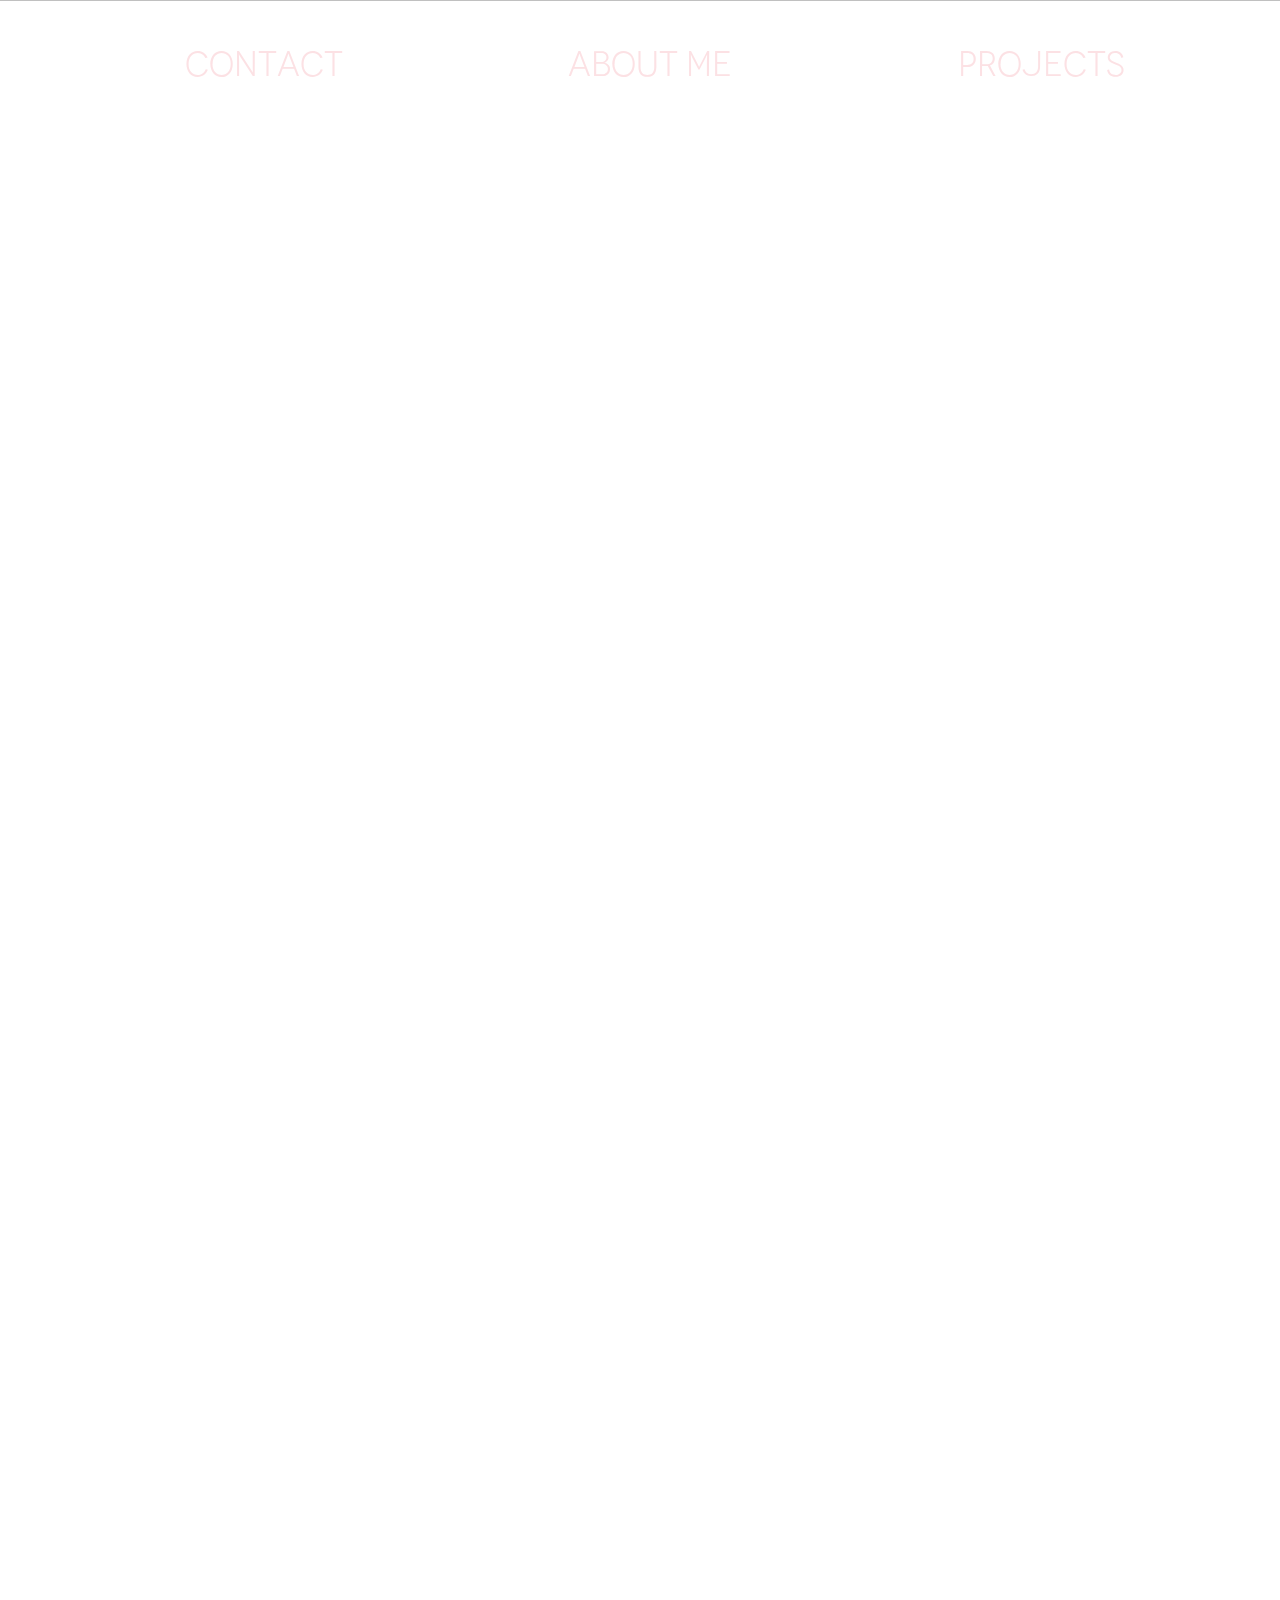
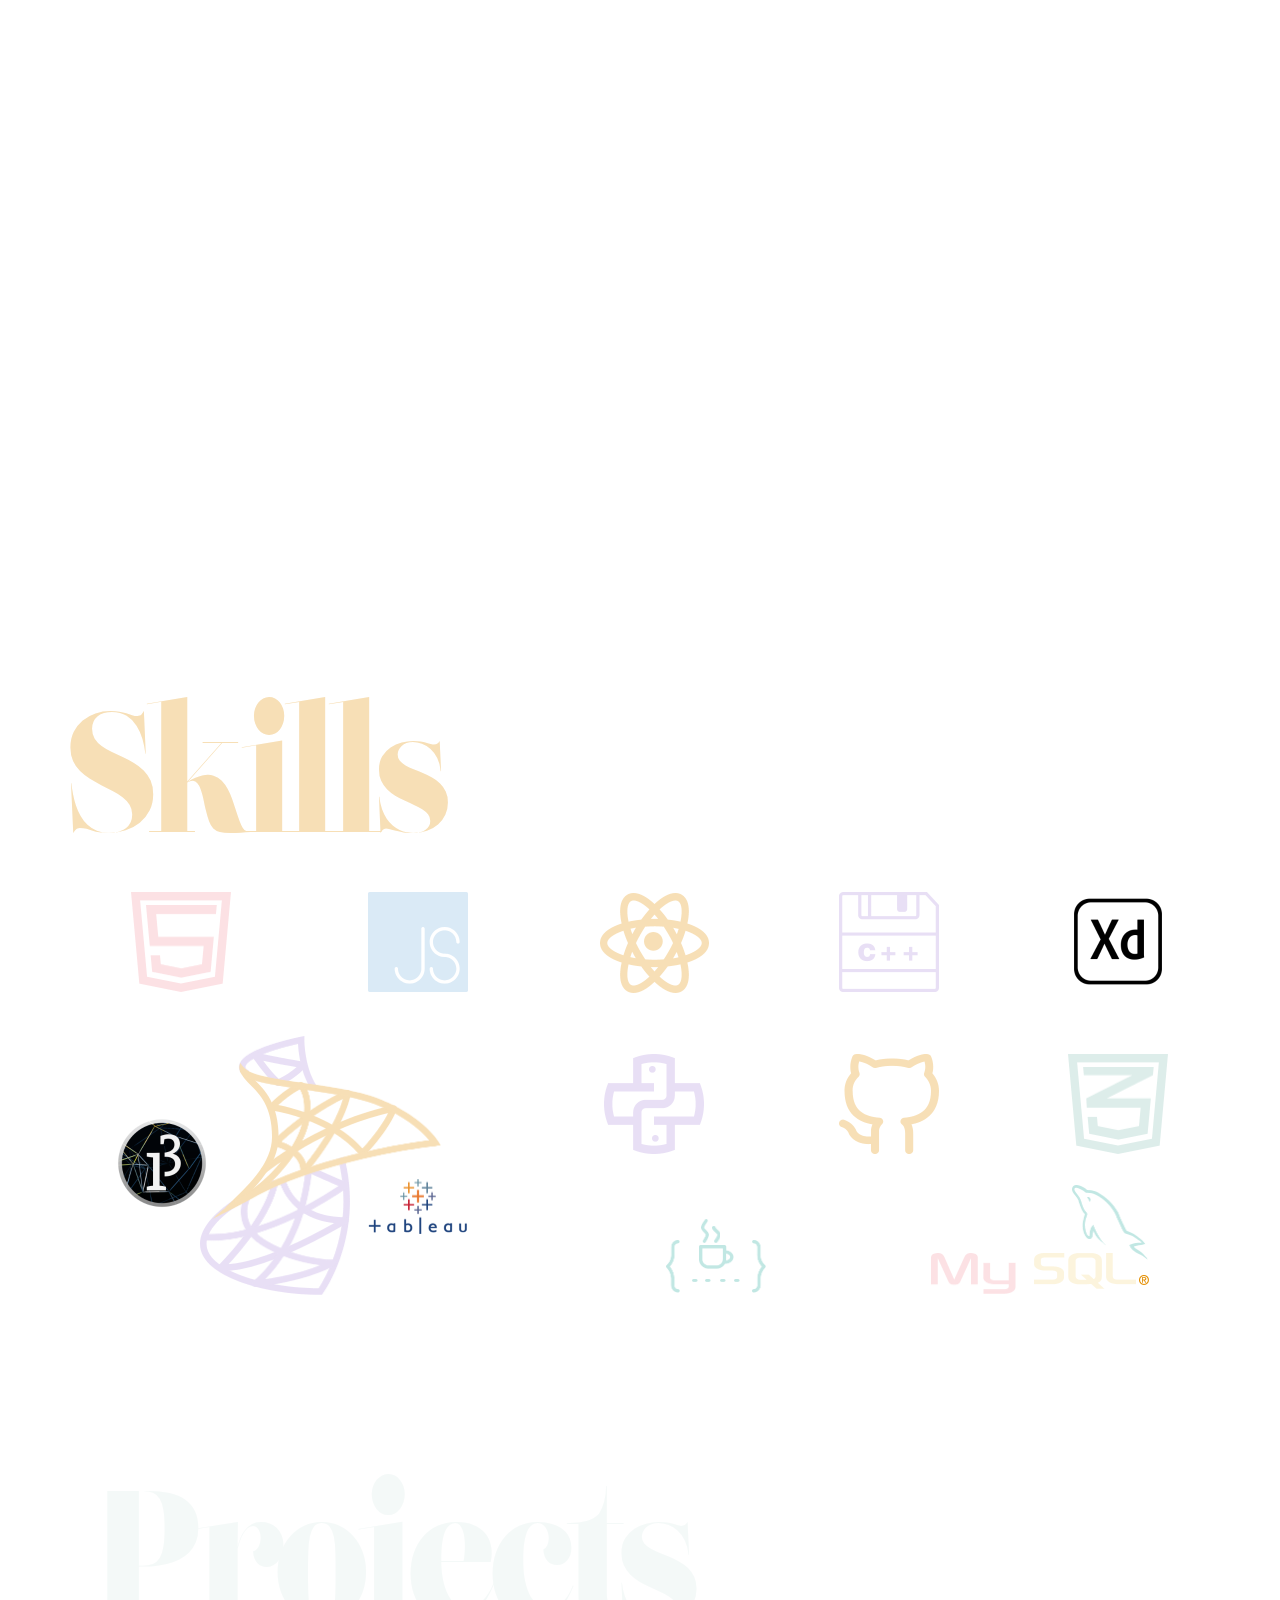
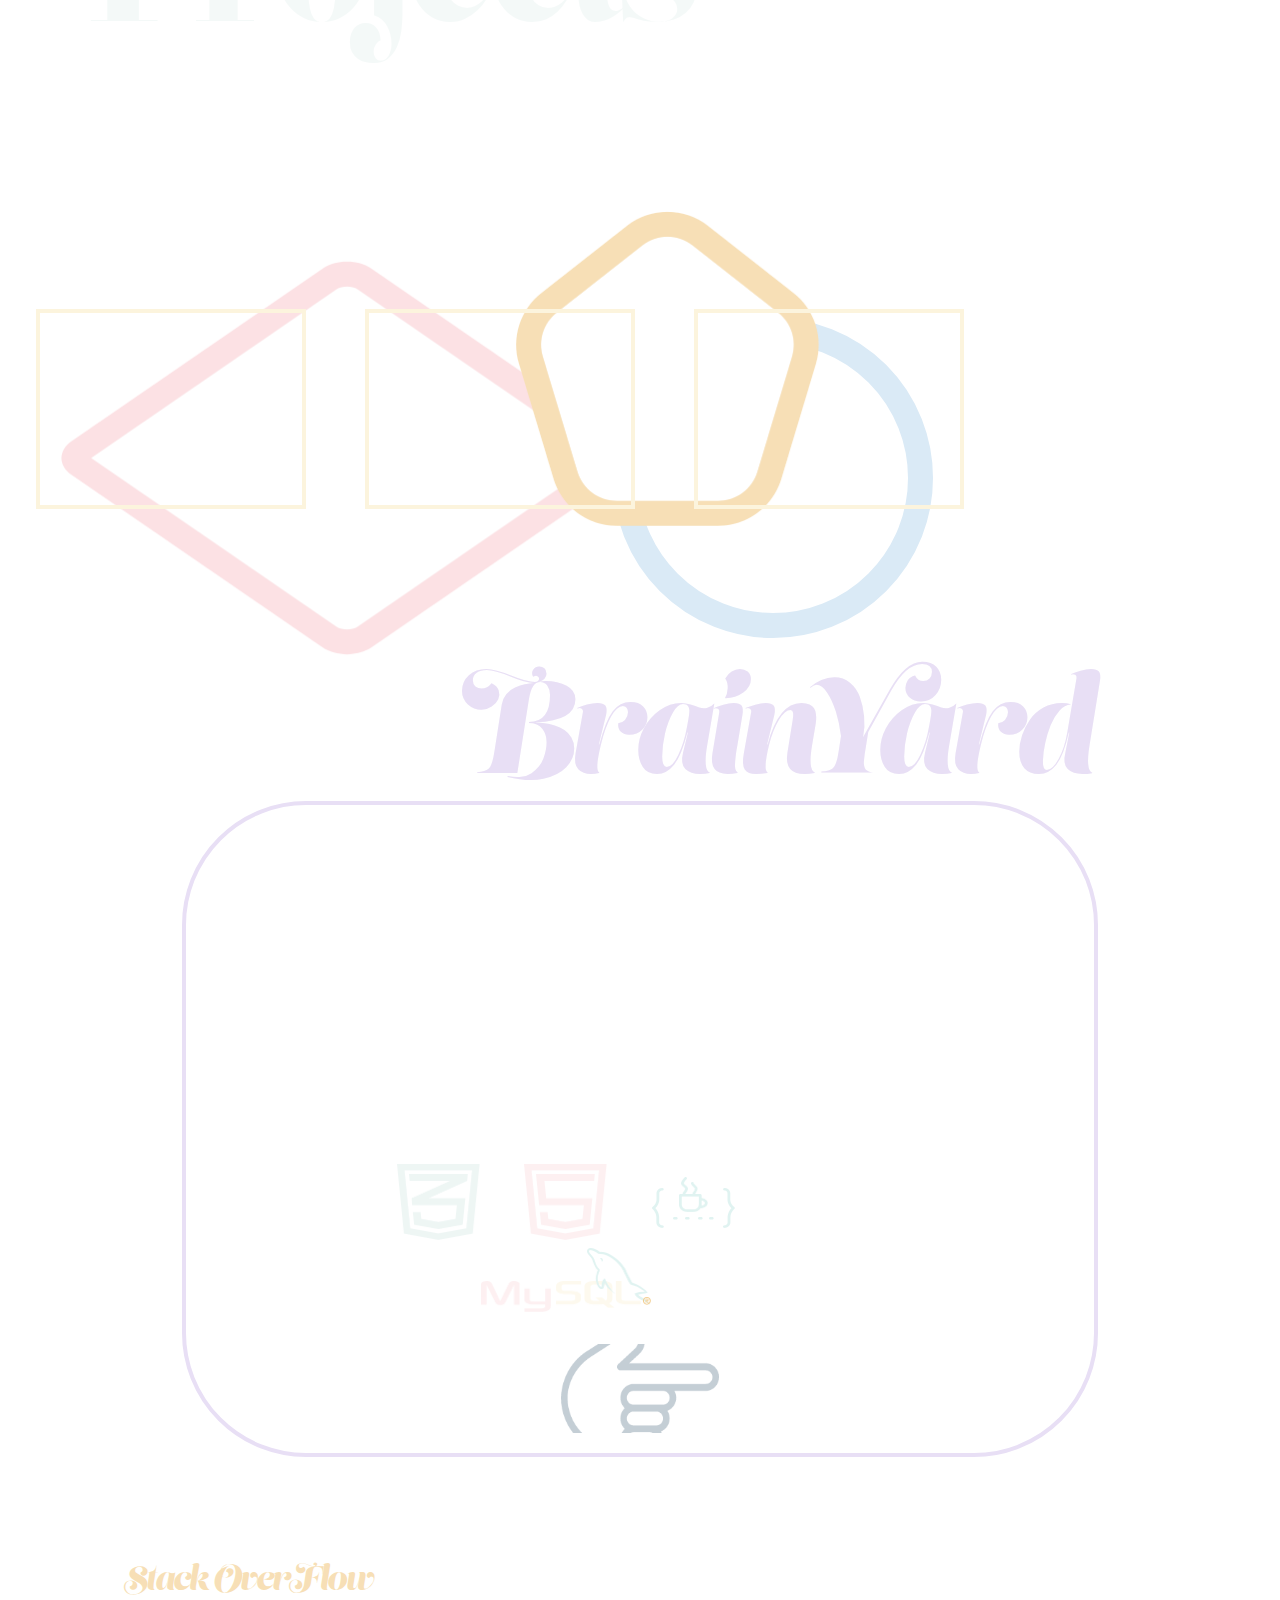
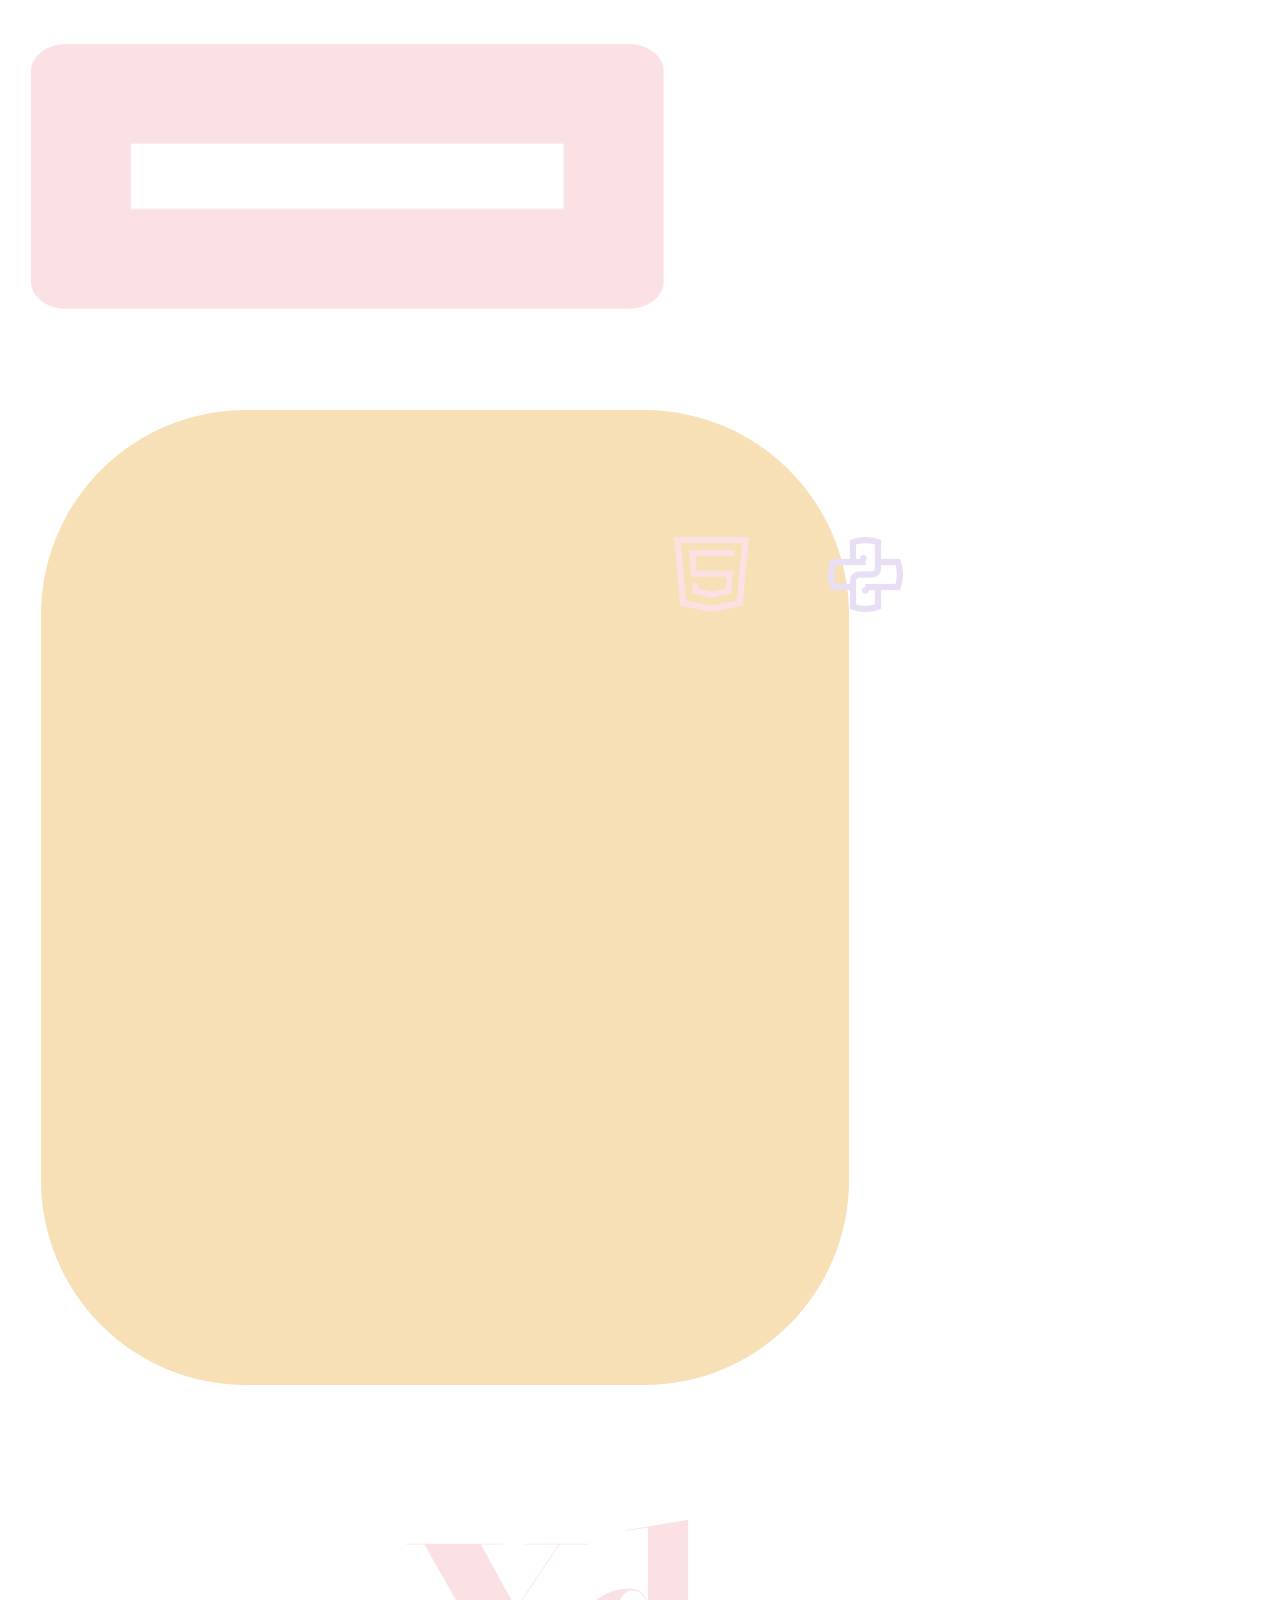
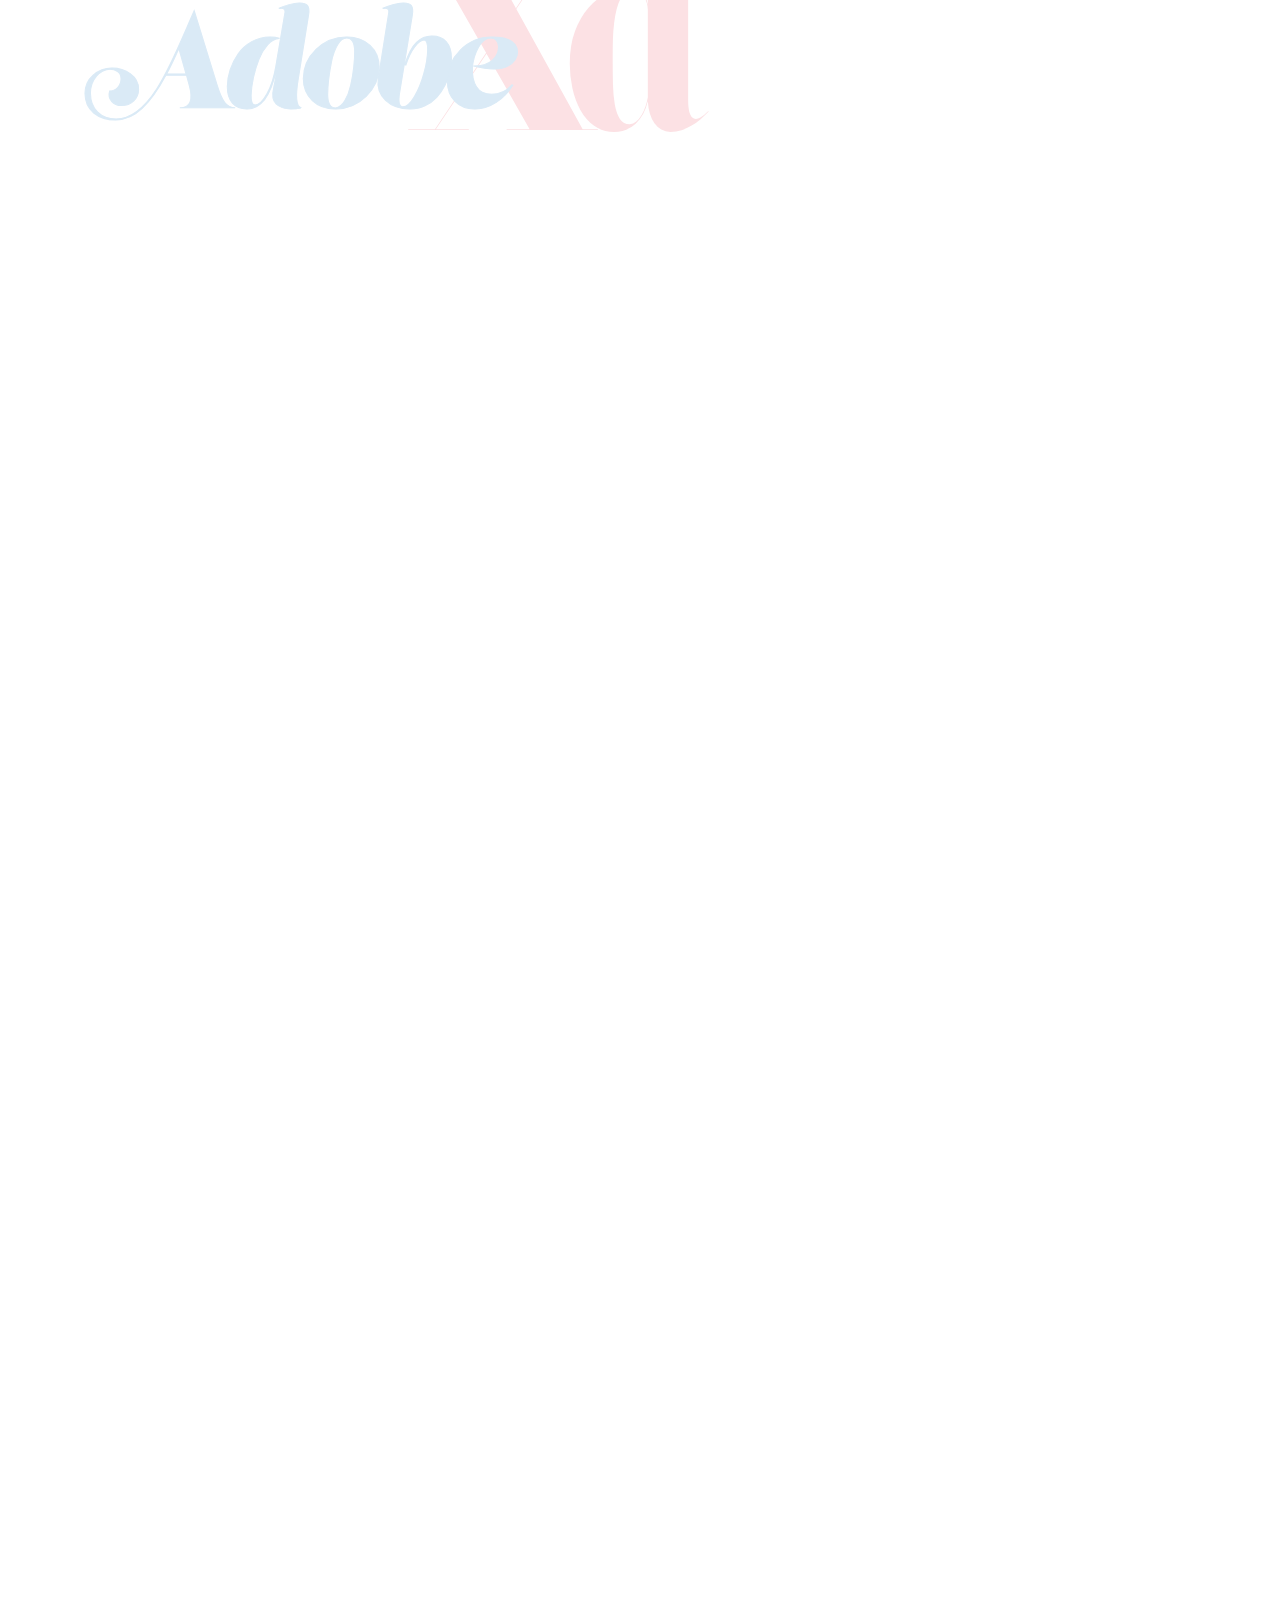
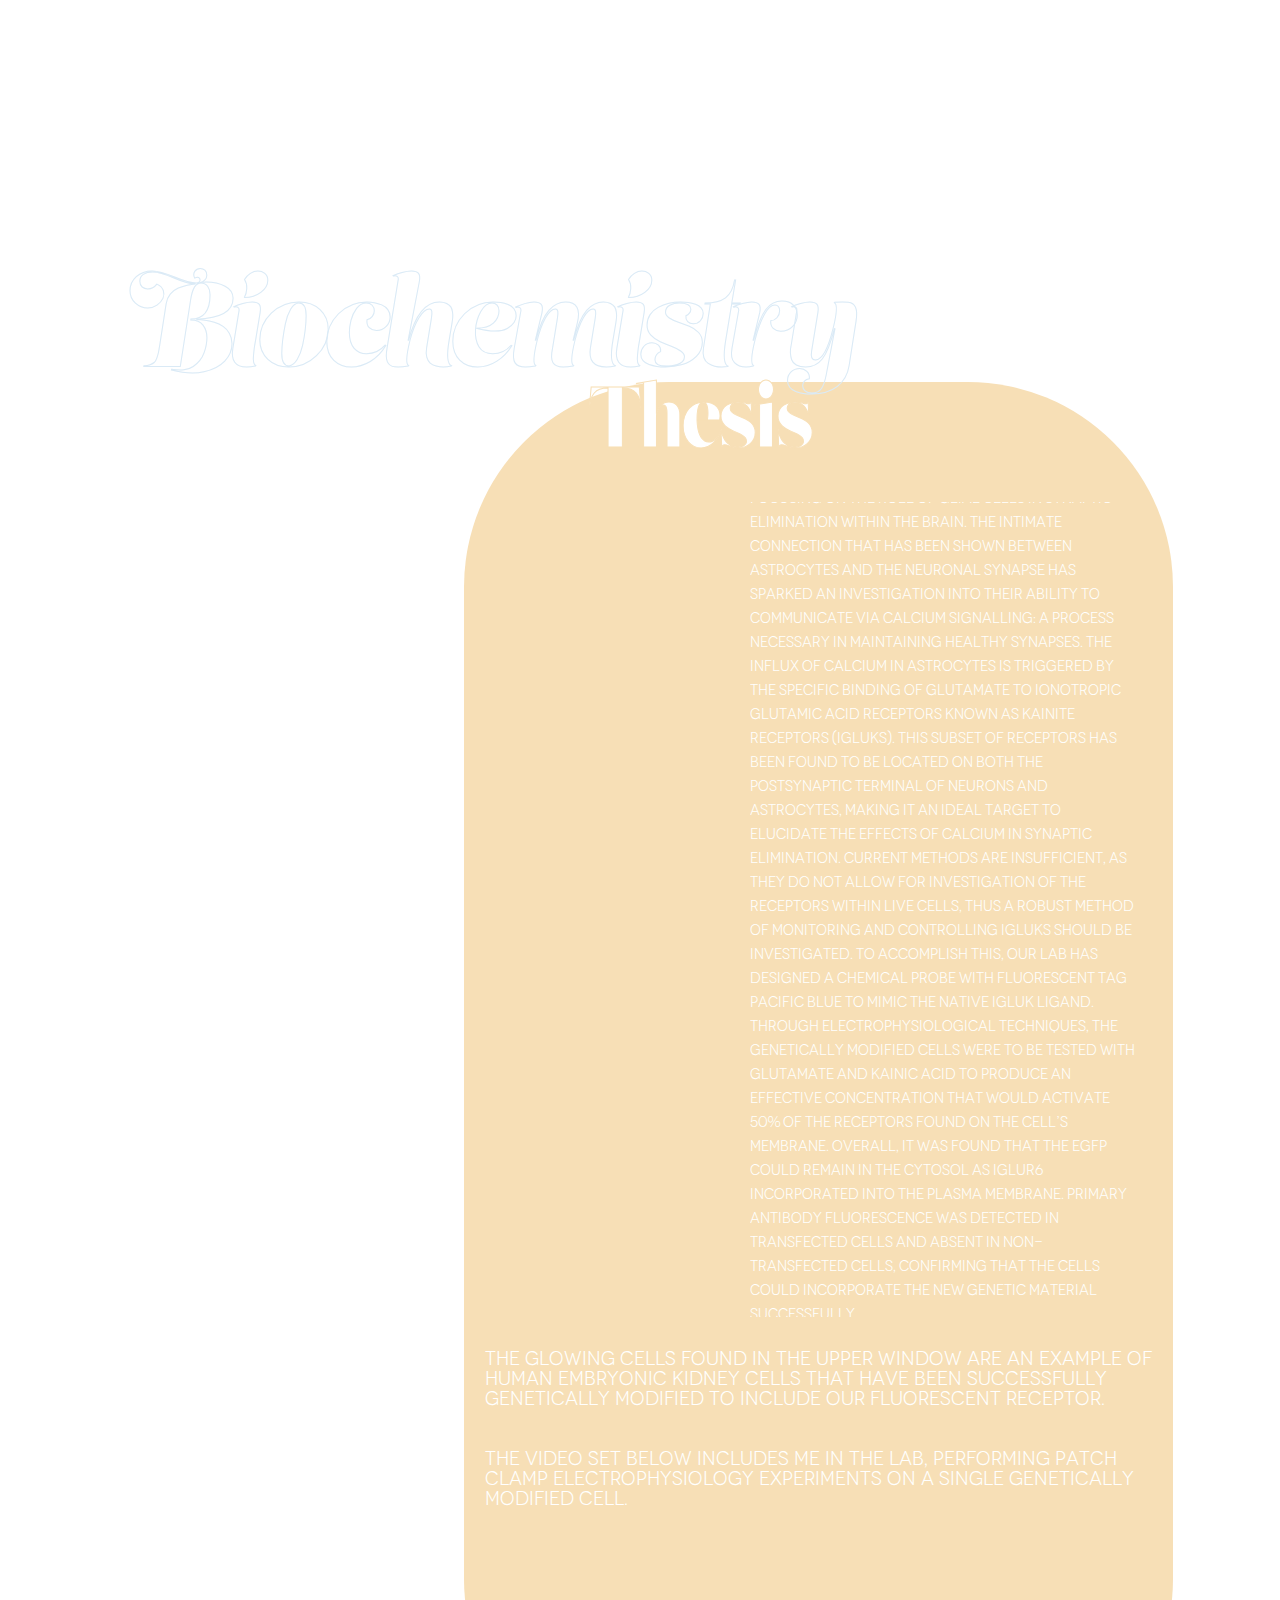
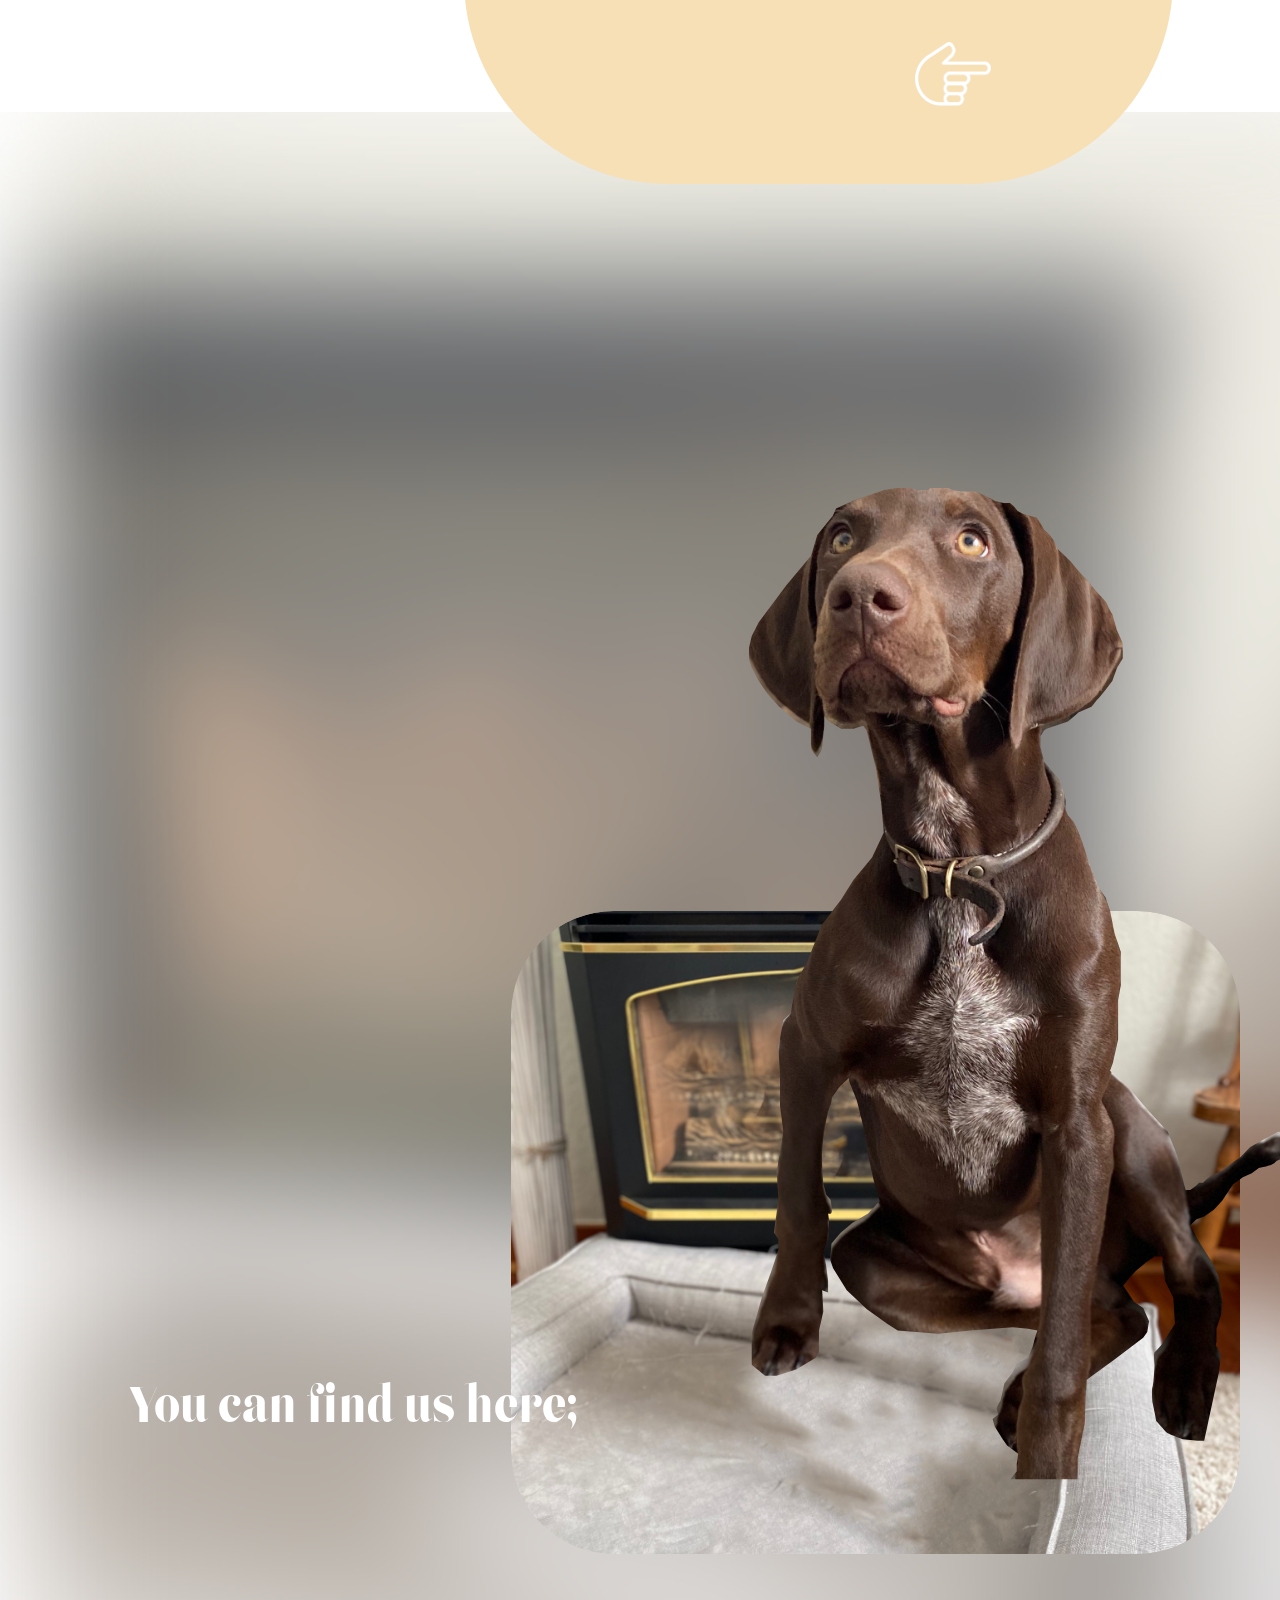
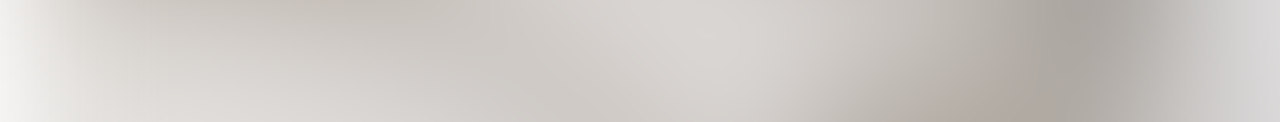
==== index.html @ 0881109e "changed name" ====
<!DOCTYPE html>
<html>
  <head>
    <meta charset="UTF-8" />
    <meta name="viewport" content="width=device-width, initial-scale=1.0, maximum-scale=1.0" />
    <link rel="shortcut icon" type="image/png" href="https://animaproject.s3.amazonaws.com/home/favicon.png" />
    <meta name="og:type" content="website" />
    <meta name="twitter:card" content="photo" />
    <link rel="stylesheet" type="text/css" href="css/1920.css" />
    <script src="https://ajax.googleapis.com/ajax/libs/jquery/3.2.0/jquery.min.js"></script>
    <script src="https://animaapp.s3.amazonaws.com/launchpad-static/launchpad.js"></script>
    <style></style>
    <link rel="stylesheet" type="text/css" href="css/styleguide.css" />
    <link rel="stylesheet" type="text/css" href="css/globals.css" />
  </head>
  <body style="margin: 0; background: #ffffff">
    <input type="hidden" id="anPageName" name="page" value="1920" />
    <div class="x1920 screen">
      <div class="jup-3YiSwQ">
        <img class="im4-dutXfm" src="img/im4-1x-png@1x.png" />
        <img class="im4-MTdHBb" src="img/im4-1-1x-png@1x.png" />
        <div class="group-10-dutXfm"><img class="mask-group-1-S6zxfN" src="img/mask-group-1-1x-png@1x.png" /></div>
      </div>
      <div class="contact_title-3YiSwQ" id="contact_title">
        <div class="this-0TVaab bp1-animate-enter" show-on-scroll>This</div>
        <div class="is-0TVaab bp1-animate-enter1" show-on-scroll>Is</div>
        <div class="jupyter-0TVaab bp1-animate-enter2" show-on-scroll>Jupyter</div>
      </div>
      <div class="contact_buttons-3YiSwQ">
        <div class="you-can-find-us-here-f35fCf lust-display-normal-white-50px">You can find us here;</div>
        <a href="https://github.com/joegaspari" target="_blank">
          <div class="git-hub-f35fCf smart-layers-pointers bp1-animate-enter3" show-on-scroll>
            <a href="https://github.com/joegaspari" onclick="window.event.stopPropagation()" target="_blank">
              <div class="rectangle-9-SYxBkD smart-layers-pointers"></div
            ></a>
            <div class="np_github_3428233_000000-SYxBkD">
              <img class="path-5-8i4Ttb" src="img/path-5@1x.png" />
              <img class="path-6-8i4Ttb" src="img/path-6-1x-png@1x.png" />
              <img class="path-7-8i4Ttb" src="img/path-7-1x-png@1x.png" />
              <img class="path-8-8i4Ttb" src="img/path-8-1x-png@1x.png" />
              <img class="path-9-8i4Ttb" src="img/path-9@1x.png" />
            </div></div></a
        ><a href="https://github.com/joegaspari" target="_blank">
          <div class="linked-in-f35fCf bp1-animate-enter4" show-on-scroll>
            <a href="www.linkedin.com/in/josephggaspari/" onclick="window.event.stopPropagation()" target="_blank">
              <div class="rectangle-9-CYXRvC smart-layers-pointers"></div></a
            ><img class="np_linkedin_2051022_000000-CYXRvC" src="img/np-linkedin-2051022-000000@1x.png" /></div></a
        ><a href="joegaspari6@gmail.com" target="_blank">
          <div class="mail_icon-f35fCf bp1-animate-enter5" show-on-scroll>
            <a href="https://joegaspari6@gmail.com" onclick="window.event.stopPropagation()" target="_blank">
              <div class="rectangle-9-rmUjFr smart-layers-pointers"></div></a
            ><img class="np_email_708615_000000-rmUjFr" src="img/np-email-708615-000000@1x.png" /></div
        ></a>
      </div>
      <div class="thesis-3YiSwQ">
        <div class="component-3-1-XEaGwf">
          <div class="rectangle-25-u9MmZU"></div>
          <div class="thesis-u9MmZU lust-display-normal-white-141px">Thesis</div>
          <div class="biochemistry-u9MmZU smart-layers-pointers">Biochemistry</div>
          <a href="https://github.com/joegaspari/Biochemistry-Thesis" target="_blank"
            ><img class="go-u9MmZU smart-layers-pointers" src="img/go-1x-png-1x-png@1x.png" />
          </a>
          <div class="scroll-group-8-u9MmZU">
            <div class="p2-YmmE0I novecentosans-book-normal-white-15px">
              Today, an estimated 600,000 people in Canada are living with Alzheimer’s disease (AD), with an expected
              66% increase in the next 15 years, making it one of the most prevalent diseases in modern medicine. New
              advancements in neurobiology are focusing on the role of glial cells in synaptic elimination within the
              brain. The intimate connection that has been shown between astrocytes and the neuronal synapse has sparked
              an investigation into their ability to communicate via calcium signalling: a process necessary in
              maintaining healthy synapses. The influx of calcium in astrocytes is triggered by the specific binding of
              glutamate to ionotropic glutamic acid receptors known as kainite receptors (iGluKs). This subset of
              receptors has been found to be located on both the postsynaptic terminal of neurons and astrocytes, making
              it an ideal target to elucidate the effects of calcium in synaptic elimination. Current methods are
              insufficient, as they do not allow for investigation of the receptors within live cells, thus a robust
              method of monitoring and controlling iGluKs should be investigated. To accomplish this, our lab has
              designed a chemical probe with fluorescent tag Pacific Blue to mimic the native iGluK ligand. Through
              electrophysiological techniques, the genetically modified cells were to be tested with glutamate and
              Kainic acid to produce an effective concentration that would activate 50% of the receptors found on the
              cell’s membrane. Overall, it was found that the EGFP could remain in the cytosol as iGluR6 incorporated
              into the plasma membrane. Primary antibody fluorescence was detected in transfected cells and absent in
              non-transfected cells, confirming that the cells could incorporate the new genetic material successfully.
            </div>
          </div>
          <div class="p1-u9MmZU novecentosans-book-normal-white-20px">
            The glowing cells found in the upper window are an example of human embryonic kidney cells that have been
            successfully genetically modified to include our fluorescent receptor. <br /><br /><br />The video set below
            includes me in the lab, performing patch clamp electrophysiology experiments on a single Genetically
            modified cell.
          </div>
        </div>
        <div class="component-4-1-XEaGwf bp1-animate-enter6" show-on-scroll>
          <video
            src="https://cdn.animaapp.com/projects/6215b951fc449236abfa164b/files/thesisv1.mp4"
            loop
            autoplay="autoplay"
            playsinline
            muted
          ></video>
        </div>
        <div class="component-5-1-XEaGwf bp1-animate-enter7" show-on-scroll>
          <video
            src="https://cdn.animaapp.com/projects/6215b951fc449236abfa164b/files/thesisv2.mp4"
            loop
            autoplay="autoplay"
            playsinline
            muted
          ></video>
        </div>
      </div>
      <div class="dishd-card-3YiSwQ bp1-animate-enter8" show-on-scroll>
        <div class="rectangle-31-SxglsD"></div>
        <div class="links-SxglsD">
          <a href="https://github.com/joegaspari/adobeXD/blob/main/Dish'D/dishD.xd" target="_blank"
            ><img class="cib-adobe-xd-xwbec1 smart-layers-pointers" src="img/cib-adobe-xd-1@1x.png" /> </a
          ><a href="https://github.com/joegaspari/adobeXD/blob/main/Dish'D/DishD.pdf" target="_blank"
            ><img
              class="np_pdf_2996547_000000-xwbec1 smart-layers-pointers"
              src="img/np-pdf-2996547-000000-1@1x.png"
            /> </a
          ><a href="https://drive.google.com/file/d/1UULm6aXGS_W72ye8_1SLS6HZty74WE2u/view?usp=sharing" target="_blank">
            <div class="np_video_3136014_000000-xwbec1 smart-layers-pointers">
              <img class="path-50-2LsxhQ" src="img/path-50-1-1x-png@1x.png" />
              <img class="path-51-2LsxhQ" src="img/path-50-1-1x-png@1x.png" />
              <img class="path-52-2LsxhQ" src="img/path-52-1@1x.png" /></div
          ></a>
        </div>
        <div class="dish-d-is-a-foodie-i-SxglsD novecentosans-book-normal-white-15px">
          Dish’D is a foodie inspired UI that allows users to come together to share the food they love, with the people
          that will appreciate them. This UI is meant to express a fun and inclusive environment for all users! You can
          find more information below.
        </div>
        <div class="dishd-SxglsD rigsolid-boldreverse-bold-cherub-59px">Dish’d</div>
      </div>
      <div class="dishd-3YiSwQ bp1-animate-enter9" show-on-scroll>
        <div class="rectangle-32-sHOvNO"></div>
        <div class="rectangle-30-sHOvNO border-3px-prim">
          <video
            src="https://cdn.animaapp.com/projects/6215b951fc449236abfa164b/files/dishd.mp4"
            loop
            autoplay="autoplay"
            playsinline
            muted
          ></video>
        </div>
      </div>
      <div class="flix-card-3YiSwQ bp1-animate-enter10" show-on-scroll>
        <div class="rectangle-26-xMx5aS"></div>
        <div class="following-an-hta-bui-xMx5aS novecentosans-book-normal-white-15px">
          Following an HTA built to model the flow an organizer would take to schedule a movie with any number of
          friends. FLIX allows the user to preview trailers of new movies playing in theatre now. Users can add friends
          and plan events for future movies from trailers they see on the main screen. You can find more information
          including the Xd file using the links below!
        </div>
        <div class="links-xMx5aS">
          <a href="https://github.com/joegaspari/adobeXD/blob/main/FLIX/FLIX.xd" target="_blank"
            ><img class="cib-adobe-xd-eDQxQU smart-layers-pointers" src="img/cib-adobe-xd-1@1x.png" /> </a
          ><a href="https://github.com/joegaspari/adobeXD/blob/main/FLIX/FLIX.pdf" target="_blank"
            ><img
              class="np_pdf_2996547_000000-eDQxQU smart-layers-pointers"
              src="img/np-pdf-2996547-000000-1@1x.png"
            /> </a
          ><a href="https://drive.google.com/file/d/1g6NFznAVEHRBIhFyU_rUFCnUpMTqiOJm/view?usp=sharing" target="_blank">
            <div class="np_video_3136014_000000-eDQxQU smart-layers-pointers">
              <img class="path-50-5FUI3x" src="img/path-50-1-1x-png@1x.png" />
              <img class="path-51-5FUI3x" src="img/path-50-1-1x-png@1x.png" />
              <img class="path-52-5FUI3x" src="img/path-52-1@1x.png" /></div
          ></a>
        </div>
        <div class="flix-xMx5aS rigsolid-boldhalftone-bold-white-58px">FLIX</div>
      </div>
      <div class="flix-3YiSwQ bp1-animate-enter11" show-on-scroll>
        <div class="rectangle-33-jM39fM"></div>
        <div class="rectangle-29-jM39fM border-4px-prim">
          <video
            src="https://cdn.animaapp.com/projects/6215b951fc449236abfa164b/files/flix.mp4"
            loop
            autoplay="autoplay"
            playsinline
            muted
          ></video>
        </div>
      </div>
      <div class="adobe-3YiSwQ">
        <div class="xd-qiBemI lust-display-normal-piggy-pink-266px">Xd</div>
        <div class="adobe-qiBemI lustscript-regular-normal-link-water-133px">Adobe</div>
      </div>
      <div class="tiktokpanel-3YiSwQ">
        <div class="rectangle-20-Vg7Cwg"></div>
        <div
          class="tik-tok-Vg7Cwg smart-layers-pointers lustscript-regular-normal-white-133px bp1-animate-enter12"
          show-on-scroll
        >
          TikTok
        </div>
        <div class="misinformation-classifier-Vg7Cwg bp1-animate-enter13" show-on-scroll>Misinformation Classifier</div>
        <div class="text-Vg7Cwg bp1-animate-enter14" show-on-scroll>
          <div class="with-the-increase-sp-ZncvKc smart-layers-pointers novecentosans-book-normal-white-20px">
            With the increase spread of damaging misinformation in the wake of both the Covid-19 pandemic and the
            conflict in Ukraine many countries are taking to social media to stop the spread. In this project we use a
            combination of natural language processing and binary classification to determine the intent of the post
            from data like description, hashtags and popularity found on a user’s TikTok post. The goal was to develop a
            novel approach to speed the process of identifying posts for removal, in order to create a safer platform
            for everyone.
          </div>
          <div class="np_python_1375869_000000-ZncvKc">
            <img class="path-31-gW9usd" src="img/path-31-1-1x-png@1x.png" />
            <img class="path-32-gW9usd" src="img/path-32-1@1x.png" />
            <img class="path-33-gW9usd" src="img/path-33-1@1x.png" />
          </div>
          <a href="https://github.com/joegaspari/Misinformation_tiktok.git" target="_blank"
            ><img class="np_go_2833824_000000-ZncvKc smart-layers-pointers" src="img/go-1x-png@1x.png" />
          </a>
        </div>
      </div>
      <div class="stackpanel-3YiSwQ smart-layers-pointers bp1-animate-enter15" show-on-scroll>
        <div class="rectangle-16-tBDCfg border-25px-swans-down"></div>
        <div class="the-stack-over-flow-tBDCfg novecentosans-book-normal-jaguar-20px">
          The Stack OverFlow topic predictor and analysis is a project devoted to better characterizing the questions
          and answers contributors make on the website. The goal was to establish the main types of questions asked from
          a sample of over 20,000 elements provided by the Stack OverFlow API. We implemented a front end user interface
          to allow a user to enter a question and then receive the topics the system generates from the answer. This
          project highlights advanced techniques in natural language processing and machine learning using a Python
          framework.
        </div>
        <div class="np_python_1375869_000000-tBDCfg">
          <img class="path-31-Ty8uHV" src="img/path-31-2-1x-png@1x.png" />
          <img class="path-32-Ty8uHV" src="img/path-32-2@1x.png" />
          <img class="path-33-Ty8uHV" src="img/path-33-2@1x.png" />
        </div>
        <div class="html5-tBDCfg">
          <img class="path-11-VQqq7T" src="img/path-11-2@1x.png" />
          <img class="path-12-VQqq7T" src="img/path-12-2@1x.png" />
        </div>
        <a href="https://github.com/joegaspari/TopicPredictor_Stack.git" target="_blank"
          ><img
            class="np_go_2833824_000000-tBDCfg smart-layers-pointers"
            src="img/np-go-2833824-000000-2-1x-png@1x.png"
          />
        </a>
      </div>
      <div class="stack-over-f-3YiSwQ">
        <div class="dashboard_example-IcSf21">
          <div class="rectangle-21-87UENy"></div>
          <div class="rectangle-19-87UENy">
            <video
              src="https://cdn.animaapp.com/projects/6215b951fc449236abfa164b/files/stackexample.mp4"
              loop
              autoplay="autoplay"
              playsinline
              muted
            ></video>
          </div>
          <div class="mask-group-6-87UENy">
            <video
              src="https://cdn.animaapp.com/projects/6215b951fc449236abfa164b/files/stackexample.mp4"
              loop
              autoplay="autoplay"
              playsinline
              muted
            ></video>
          </div>
        </div>
        <div class="stack-over-flow-IcSf21 lustscript-regular-normal-wheat-45px">Stack OverFlow</div>
        <div class="analysis-topic-predictor-IcSf21 smart-layers-pointers bp1-animate-enter16" show-on-scroll>
          Analysis &amp; Topic Predictor
        </div>
      </div>
      <div class="brain-yard-m-3YiSwQ" id="brain-yard-m">
        <div class="ellipse-1-xG4BK1 smart-layers-pointers border-25px-link-water"></div>
        <img class="path-43-xG4BK1 smart-layers-pointers" src="img/path-43-1x-png@1x.png" />
        <img class="polygon-1-xG4BK1 smart-layers-pointers" src="img/polygon-1@1x.png" />
        <div class="brain-yard-xG4BK1">BrainYard</div>
        <div class="rectangle-36-xG4BK1 border-4px-pearl-lusta">
          <video
            src="https://cdn.animaapp.com/projects/6215b951fc449236abfa164b/files/brainyard3.mp4"
            loop
            autoplay="autoplay"
            playsinline
            muted
          ></video>
        </div>
        <div class="rectangle-37-xG4BK1 border-4px-pearl-lusta">
          <video
            src="https://cdn.animaapp.com/projects/6215b951fc449236abfa164b/files/brainyard1.mp4"
            loop
            autoplay="autoplay"
            playsinline
            muted
          ></video>
        </div>
        <div class="rectangle-38-xG4BK1 border-4px-pearl-lusta">
          <video
            src="https://cdn.animaapp.com/projects/6215b951fc449236abfa164b/files/brainyard2.mp4"
            loop
            autoplay="autoplay"
            playsinline
            muted
          ></video>
        </div>
      </div>
      <div class="brain-yard-c-3YiSwQ smart-layers-pointers">
        <div class="rectangle-15-IrMQS7 border-4px-prim"></div>
        <div
          class="brain-yard-is-a-full-IrMQS7 novecentosans-book-normal-jaguar-20px bp1-animate-enter17"
          show-on-scroll
        >
          BrainYard is a full-stack website that is intended to help build a free and sustainable wealth of knowledge by
          rewarding those that contribute. The intent of the project was to provide user’s with cryptocurrency for
          generating a correct response to another’s question. These answers are subject to voting for correctness by
          the community of users on the platform. The website features a SQL database that holds user’s contributions on
          the platform including their current wallet totals. The Yard helps user’s build credit and currency to help
          support them within their learning journey.
        </div>
        <div class="proj-skills-IrMQS7">
          <div class="np_java-programming-xQ7mFh smart-layers-pointers">
            <img class="path-34-q4Mi2k" src="img/path-34-1@1x.png" />
            <img class="path-35-q4Mi2k" src="img/path-35-1-1x-png@1x.png" />
            <img class="path-36-q4Mi2k" src="img/path-35-1-1x-png@1x.png" />
            <img class="path-37-q4Mi2k" src="img/path-35-1-1x-png@1x.png" />
            <img class="path-38-q4Mi2k" src="img/path-38-1-1x-png@1x.png" />
            <img class="path-39-q4Mi2k" src="img/path-39-1@1x.png" />
            <img class="path-40-q4Mi2k" src="img/path-40-1-1x-png@1x.png" />
            <img class="path-41-q4Mi2k" src="img/path-41-1-1x-png@1x.png" />
            <img class="path-42-q4Mi2k" src="img/path-42-1-1x-png@1x.png" />
          </div>
          <div class="html5-xQ7mFh smart-layers-pointers">
            <img class="path-11-lZ8lQm" src="img/path-11@1x.png" />
            <img class="path-12-lZ8lQm" src="img/path-12@1x.png" />
          </div>
          <div class="np_css3_1375837_000000-xQ7mFh smart-layers-pointers">
            <img class="path-13-RyFrxz" src="img/path-13@1x.png" />
            <img class="path-14-RyFrxz" src="img/path-14@1x.png" />
          </div>
          <div class="mysql-official-xQ7mFh">
            <img class="path-17-WMPGRp smart-layers-pointers" src="img/path-17-1-1x-png@1x.png" />
            <img class="path-18-WMPGRp smart-layers-pointers" src="img/path-18-1-1x-png@1x.png" />
            <div class="group-5-WMPGRp smart-layers-pointers">
              <img class="path-19-eDkVnv" src="img/path-19-1@1x.png" />
              <img class="path-20-eDkVnv" src="img/path-20-1@1x.png" />
            </div>
            <img class="path-21-WMPGRp smart-layers-pointers" src="img/path-21-1-1x-png@1x.png" />
          </div>
        </div>
        <a href="https://github.com/joegaspari/BrainYard.git" target="_blank"
          ><img
            class="np_go_2833824_000000-IrMQS7 smart-layers-pointers"
            src="img/np-go-2833824-000000-2-1x-png@1x.png"
          />
        </a>
      </div>
      <div class="p-rojects-3YiSwQ">
        <div class="projects-dX9X2b smart-layers-pointers">Projects</div>
        <div class="projects-Iy0AoG bp1-animate-enter18" show-on-scroll>Projects</div>
      </div>
      <div class="skills-bar-3YiSwQ bp1-animate-enter19" show-on-scroll>
        <img class="cib-adobe-xd-iD6cHT smart-layers-pointers" src="img/cib-adobe-xd@1x.png" />
        <img
          class="np_github_4289652_000000-iD6cHT smart-layers-pointers"
          src="img/np-github-4289652-000000-1x-png@1x.png"
        />
        <div class="mysql-official-iD6cHT">
          <img class="path-17-hUctDA smart-layers-pointers" src="img/path-17-1@1x.png" />
          <img class="path-18-hUctDA smart-layers-pointers" src="img/path-18-1@1x.png" />
          <div class="group-5-hUctDA smart-layers-pointers">
            <img class="path-19-Lvvrwh" src="img/path-19-1@1x.png" />
            <img class="path-20-Lvvrwh" src="img/path-20-1@1x.png" />
          </div>
          <img class="path-21-hUctDA smart-layers-pointers" src="img/path-21-1x-png@1x.png" />
        </div>
        <div class="np_java-programming-iD6cHT smart-layers-pointers">
          <img class="path-34-EYLDYl" src="img/path-34@1x.png" />
          <img class="path-35-EYLDYl" src="img/path-34-1@1x.png" />
          <img class="path-36-EYLDYl" src="img/path-35-1@1x.png" />
          <img class="path-37-EYLDYl" src="img/path-34-1@1x.png" />
          <img class="path-38-EYLDYl" src="img/path-38-1-1x-png@1x.png" />
          <img class="path-39-EYLDYl" src="img/path-39-1@1x.png" />
          <img class="path-40-EYLDYl" src="img/path-40@1x.png" />
          <img class="path-41-EYLDYl" src="img/path-41-1-1x-png@1x.png" />
          <img class="path-42-EYLDYl" src="img/path-42-1-1x-png@1x.png" />
        </div>
        <div class="group-12-iD6cHT smart-layers-pointers">
          <div class="ms_sql_-vendor_-product_-logo-tNtSrp smart-layers-pointers">
            <img class="path-22-6CptDq smart-layers-pointers" src="img/path-22-1x-png@1x.png" />
            <img class="path-23-6CptDq smart-layers-pointers" src="img/path-23@1x.png" />
            <img class="path-24-6CptDq smart-layers-pointers" src="img/path-24@1x.png" />
            <img class="path-25-6CptDq smart-layers-pointers" src="img/path-25@1x.png" />
            <img class="path-26-6CptDq smart-layers-pointers" src="img/path-26-1x-png@1x.png" />
            <img class="path-27-6CptDq smart-layers-pointers" src="img/path-27@1x.png" />
            <img class="path-28-6CptDq smart-layers-pointers" src="img/path-28-1x-png@1x.png" />
            <img class="path-29-6CptDq smart-layers-pointers" src="img/path-29@1x.png" />
            <img class="path-30-6CptDq smart-layers-pointers" src="img/path-30-1x-png@1x.png" />
          </div>
          <img class="tableau-emblem-tNtSrp smart-layers-pointers" src="img/tableau-emblem@1x.png" />
          <img class="processing_3_logo-tNtSrp smart-layers-pointers" src="img/processing-3-logo@1x.png" />
        </div>
        <div class="np_python_1375869_000000-iD6cHT smart-layers-pointers">
          <img class="path-31-AqfxtD" src="img/path-31-1x-png@1x.png" />
          <img class="path-32-AqfxtD" src="img/path-32-2@1x.png" />
          <img class="path-33-AqfxtD" src="img/path-33-2@1x.png" />
        </div>
        <div class="np_atom_4628080_000000-iD6cHT smart-layers-pointers">
          <img class="path-15-EY1ecd smart-layers-pointers" src="img/path-15-1x-png@1x.png" />
          <img class="path-16-EY1ecd" src="img/path-16@1x.png" />
        </div>
        <div class="np_css3_1375837_000000-iD6cHT smart-layers-pointers">
          <img class="path-13-sm4oWw" src="img/path-13@1x.png" />
          <img class="path-14-sm4oWw" src="img/path-14-1x-png@1x.png" />
        </div>
        <img
          class="np_save-c_812367_000000-iD6cHT smart-layers-pointers"
          src="img/np-save-c-812367-000000-1x-png@1x.png"
        />
        <img
          class="np_javascript_980559_000000-iD6cHT smart-layers-pointers"
          src="img/np-javascript-980559-000000@1x.png"
        />
        <div class="html5-iD6cHT smart-layers-pointers">
          <img class="path-11-xmO70N" src="img/path-11@1x.png" />
          <img class="path-12-xmO70N" src="img/path-12@1x.png" />
        </div>
      </div>
      <div class="skills-3YiSwQ"><div class="skills-zxfv9o lust-display-normal-wheat-171px">Skills</div></div>
      <div class="about-me-3YiSwQ">
        <img class="im3-SaaOay bp1-animate-enter20" show-on-scroll src="img/im3-1x-png@1x.png" />
        <div class="about-SaaOay lust-display-normal-piggy-pink-168px bp1-animate-enter21" show-on-scroll>About</div>
        <div class="me-SaaOay lustscript-regular-normal-wheat-179px bp1-animate-enter22" show-on-scroll>Me</div>
      </div>
      <div class="bio-3YiSwQ bp1-animate-enter23" id="bio" show-on-scroll>
        <div class="rectangle-14-5ADSyv"></div>
        <div class="i-grew-up-thinking-i-5ADSyv novecentosans-book-normal-white-15px">
          I grew up thinking I’d become a doctor; playing with my miniature stethoscope while examining my mother’s arm,
          memorizing every detail of the periodic table, in hopes of becoming Dr. Joseph Gaspari.<br /><br />
          Many of my high school goals were geared toward making my childhood dreams come true. With a major entrance
          scholarship in hand, I began my Biochemistry studies at UBC Okanagan. Almost immediately I learned that
          clinical medicine wasn’t for me, so I took the path of medical research.<br /><br />Fast forward to my fourth
          year where I took on an Honours project, working to validate a chemical probe used to track the effects of
          glutamic acid on Alzheimer’s patients. As part of my work, I was to perform electrophysiology experiments on
          Human embryonic kidney cells to validate our chemical probe. This was a major contribution to the group’s
          overall goal.<br /><br />My biggest takeaways from this degree? The ability to learn quickly and effectively,
          and the ability to optimally manage and organize my time.<br />
          <br />My passion for technology grew from a work term with a startup named PONTUS, where I worked with product
          and consumer data to build strong visualizations to pitch to potential investors. <br /><br />After parting
          ways with the team, I began my studies in Computer Science. Two years later, and I’m in love with software.<br />
          <br />As I began this new journey, I found myself working with back-end databases such as MySQL, Ms-SQL, and
          MongoDB. Now as I’ve progressed into front-end web development and UI design, I’ve learned how to incorporate
          creativity and problem-solving in a beautiful way. <br /><br />My current goal is to find an organization that
          would benefit from my interdisciplinary background.<br />
          <br />My specialties include programming languages, problem-solving, communication, and the ability to work
          well in group settings. <br /><br />Technical skills I have under my belt include: JavaScript, HTML, CSS, C,
          Python, Java, SQL, Adobe XD, and Git/GitHub. I’m constantly grabbing onto any other programming languages,
          frameworks, or principles that I can integrate into my current knowledge base.<br />
        </div>
        <div class="talk-about-a-switch-up-5ADSyv lust-display-normal-white-51px">Talk about a switch-up!</div>
      </div>
      <div class="title_-background-3YiSwQ"><img class="title_-background-c6gAIG" src="img/im1-1x-png@1x.png" /></div>
      <div class="iam-joe-3YiSwQ bp1-animate-enter30">
        <div class="component-10-1-S15x6e bp1-animate-enter25" show-on-scroll>
          <div class="hi-rxWi6Q lust-display-normal-piggy-pink-341px bp1-animate-enter24">Hi,</div>
        </div>
        <div class="component-9-1-S15x6e bp1-animate-enter27">
          <div class="im-dI6A90 lustscript-regular-normal-wheat-205px bp1-animate-enter26">I’m</div>
        </div>
        <div class="component-8-1-S15x6e bp1-animate-enter29">
          <div class="joe-mbZXKD lust-display-normal-loblolly-466px bp1-animate-enter28" show-on-scroll>Joe</div>
        </div>
        <div class="i-am-a-biochemisti-a-S15x6e smart-layers-pointers novecentosans-book-normal-white-43px">
          I am a Biochemist<br />I am a Developer<br />I’m ready for my next <br />adventure!
        </div>
      </div>
      <div class="menu-bar-3YiSwQ">
        <a href="#contact_title">
          <div class="contact-ba9PHs bp1-animate-enter31" show-on-scroll>
            <div class="rectangle-35-zBycod"></div>
            <div class="contact-zBycod novecentosans-book-normal-piggy-pink-35px">Contact</div>
          </div></a
        ><a href="#brain-yard-m">
          <div class="projects-ba9PHs bp1-animate-enter32" show-on-scroll>
            <div class="projects-6A4Wtj novecentosans-book-normal-piggy-pink-35px">Projects</div>
          </div></a
        ><a href="#bio">
          <div class="about-me-ba9PHs bp1-animate-enter33" show-on-scroll>
            <img class="path-55-k6xcaH" src="img/path-55@1x.png" />
            <div class="about-me-k6xcaH novecentosans-book-normal-piggy-pink-35px">About Me</div>
          </div></a
        >
      </div>
    </div>
    <div class="x1700 screen">
      <div class="jup-EZOgdK">
        <img class="im4-zZtuN2" src="img/im4-3@1x.png" />
        <img class="im4-2xBZz8" src="img/im4-1-1x-png@1x.png" />
        <div class="group-10-zZtuN2"><img class="mask-group-1-2cTux6" src="img/mask-group-1-1@1x.png" /></div>
      </div>
      <div class="contact_title-EZOgdK">
        <div class="this-iSo8xY bp2-animate-enter" show-on-scroll>This</div>
        <div class="is-iSo8xY lustscript-regular-normal-pearl-lusta-249px bp2-animate-enter1" show-on-scroll>Is</div>
        <div class="jupyter-iSo8xY bp2-animate-enter2" show-on-scroll>Jupyter</div>
      </div>
      <div class="contact_buttons-EZOgdK">
        <div class="you-can-find-us-here-69sCGI lust-display-normal-white-50px">You can find us here;</div>
        <a href="https://github.com/joegaspari" target="_blank">
          <div class="git-hub-69sCGI smart-layers-pointers bp2-animate-enter3" show-on-scroll>
            <a href="https://github.com/joegaspari" onclick="window.event.stopPropagation()" target="_blank">
              <div class="rectangle-9-22RPTk smart-layers-pointers"></div
            ></a>
            <div class="np_github_3428233_000000-22RPTk">
              <img class="path-5-kHNjyQ" src="img/path-5@1x.png" />
              <img class="path-6-kHNjyQ" src="img/path-6-1x-png@1x.png" />
              <img class="path-7-kHNjyQ" src="img/path-7-1x-png@1x.png" />
              <img class="path-8-kHNjyQ" src="img/path-8-1x-png@1x.png" />
              <img class="path-9-kHNjyQ" src="img/path-9@1x.png" />
            </div></div></a
        ><a href="https://github.com/joegaspari" target="_blank">
          <div class="linked-in-69sCGI bp2-animate-enter4" show-on-scroll>
            <a href="www.linkedin.com/in/josephggaspari/" onclick="window.event.stopPropagation()" target="_blank">
              <div class="rectangle-9-BKfluq smart-layers-pointers"></div></a
            ><img class="np_linkedin_2051022_000000-BKfluq" src="img/np-linkedin-2051022-000000@1x.png" /></div></a
        ><a href="joegaspari6@gmail.com" target="_blank">
          <div class="mail_icon-69sCGI bp2-animate-enter5" show-on-scroll>
            <a href="https://joegaspari6@gmail.com" onclick="window.event.stopPropagation()" target="_blank">
              <div class="rectangle-9-eirEmU smart-layers-pointers"></div></a
            ><img class="np_email_708615_000000-eirEmU" src="img/np-email-708615-000000@1x.png" /></div
        ></a>
      </div>
      <div class="thesis-EZOgdK">
        <div class="component-3-2-DYxAJ9">
          <div class="rectangle-25-hBzh6r"></div>
          <div class="thesis-hBzh6r lust-display-normal-white-141px">Thesis</div>
          <div class="biochemistry-hBzh6r smart-layers-pointers">Biochemistry</div>
          <a href="https://github.com/joegaspari/Biochemistry-Thesis" target="_blank"
            ><img class="go-hBzh6r smart-layers-pointers" src="img/go-1x-png-1x-png@1x.png" />
          </a>
          <div class="scroll-group-8-hBzh6r">
            <div class="p2-aXeszJ novecentosans-book-normal-white-15px">
              Today, an estimated 600,000 people in Canada are living with Alzheimer’s disease (AD), with an expected
              66% increase in the next 15 years, making it one of the most prevalent diseases in modern medicine. New
              advancements in neurobiology are focusing on the role of glial cells in synaptic elimination within the
              brain. The intimate connection that has been shown between astrocytes and the neuronal synapse has sparked
              an investigation into their ability to communicate via calcium signalling: a process necessary in
              maintaining healthy synapses. The influx of calcium in astrocytes is triggered by the specific binding of
              glutamate to ionotropic glutamic acid receptors known as kainite receptors (iGluKs). This subset of
              receptors has been found to be located on both the postsynaptic terminal of neurons and astrocytes, making
              it an ideal target to elucidate the effects of calcium in synaptic elimination. Current methods are
              insufficient, as they do not allow for investigation of the receptors within live cells, thus a robust
              method of monitoring and controlling iGluKs should be investigated. To accomplish this, our lab has
              designed a chemical probe with fluorescent tag Pacific Blue to mimic the native iGluK ligand. Through
              electrophysiological techniques, the genetically modified cells were to be tested with glutamate and
              Kainic acid to produce an effective concentration that would activate 50% of the receptors found on the
              cell’s membrane. Overall, it was found that the EGFP could remain in the cytosol as iGluR6 incorporated
              into the plasma membrane. Primary antibody fluorescence was detected in transfected cells and absent in
              non-transfected cells, confirming that the cells could incorporate the new genetic material successfully.
            </div>
          </div>
          <div class="p1-hBzh6r novecentosans-book-normal-white-20px">
            The glowing cells found in the upper window are an example of human embryonic kidney cells that have been
            successfully genetically modified to include our fluorescent receptor. <br /><br /><br />The video set below
            includes me in the lab, performing patch clamp electrophysiology experiments on a single Genetically
            modified cell.
          </div>
        </div>
        <div class="component-4-2-DYxAJ9 bp2-animate-enter6" show-on-scroll>
          <video
            src="https://cdn.animaapp.com/projects/6215b951fc449236abfa164b/files/thesisv1.mp4"
            loop
            autoplay="autoplay"
            playsinline
            muted
          ></video>
        </div>
        <div class="component-5-2-DYxAJ9 bp2-animate-enter7" show-on-scroll>
          <video
            src="https://cdn.animaapp.com/projects/6215b951fc449236abfa164b/files/thesisv2.mp4"
            loop
            autoplay="autoplay"
            playsinline
            muted
          ></video>
        </div>
      </div>
      <div class="dishd-card-EZOgdK bp2-animate-enter8" show-on-scroll>
        <div class="rectangle-31-Avhdjf"></div>
        <div class="links-Avhdjf">
          <a href="https://github.com/joegaspari/adobeXD/blob/main/Dish'D/dishD.xd" target="_blank"
            ><img class="cib-adobe-xd-Iu6kJ9 smart-layers-pointers" src="img/cib-adobe-xd-1@1x.png" /> </a
          ><a href="https://github.com/joegaspari/adobeXD/blob/main/Dish'D/DishD.pdf" target="_blank"
            ><img
              class="np_pdf_2996547_000000-Iu6kJ9 smart-layers-pointers"
              src="img/np-pdf-2996547-000000-1@1x.png"
            /> </a
          ><a href="https://drive.google.com/file/d/1UULm6aXGS_W72ye8_1SLS6HZty74WE2u/view?usp=sharing" target="_blank">
            <div class="np_video_3136014_000000-Iu6kJ9 smart-layers-pointers">
              <img class="path-50-gO0QTz" src="img/path-50-1-1x-png@1x.png" />
              <img class="path-51-gO0QTz" src="img/path-50-1-1x-png@1x.png" />
              <img class="path-52-gO0QTz" src="img/path-52-1@1x.png" /></div
          ></a>
        </div>
        <div class="dish-d-is-a-foodie-i-Avhdjf novecentosans-book-normal-white-15px">
          Dish’D is a foodie inspired UI that allows users to come together to share the food they love, with the people
          that will appreciate them. This UI is meant to express a fun and inclusive environment for all users! You can
          find more information below.
        </div>
        <div class="dishd-Avhdjf rigsolid-boldreverse-bold-cherub-59px">Dish’d</div>
      </div>
      <div class="dishd-EZOgdK bp2-animate-enter9" show-on-scroll>
        <div class="rectangle-32-60w776"></div>
        <div class="rectangle-30-60w776 border-3px-prim">
          <video
            src="https://cdn.animaapp.com/projects/6215b951fc449236abfa164b/files/dishd.mp4"
            loop
            autoplay="autoplay"
            playsinline
            muted
          ></video>
        </div>
      </div>
      <div class="flix-card-EZOgdK bp2-animate-enter10" show-on-scroll>
        <div class="rectangle-26-Lc2Lka"></div>
        <div class="following-an-hta-bui-Lc2Lka novecentosans-book-normal-white-15px">
          Following an HTA built to model the flow an organizer would take to schedule a movie with any number of
          friends. FLIX allows the user to preview trailers of new movies playing in theatre now. Users can add friends
          and plan events for future movies from trailers they see on the main screen. You can find more information
          including the Xd file using the links below!
        </div>
        <div class="links-Lc2Lka">
          <a href="https://github.com/joegaspari/adobeXD/blob/main/FLIX/FLIX.xd" target="_blank"
            ><img class="cib-adobe-xd-i3LXYo smart-layers-pointers" src="img/cib-adobe-xd-1@1x.png" /> </a
          ><a href="https://github.com/joegaspari/adobeXD/blob/main/FLIX/FLIX.pdf" target="_blank"
            ><img
              class="np_pdf_2996547_000000-i3LXYo smart-layers-pointers"
              src="img/np-pdf-2996547-000000-4@1x.png"
            /> </a
          ><a href="https://drive.google.com/file/d/1g6NFznAVEHRBIhFyU_rUFCnUpMTqiOJm/view?usp=sharing" target="_blank">
            <div class="np_video_3136014_000000-i3LXYo smart-layers-pointers">
              <img class="path-50-ldBciw" src="img/path-50-1-1x-png@1x.png" />
              <img class="path-51-ldBciw" src="img/path-50-1-1x-png@1x.png" />
              <img class="path-52-ldBciw" src="img/path-52-1@1x.png" /></div
          ></a>
        </div>
        <div class="flix-Lc2Lka">FLIX</div>
      </div>
      <div class="flix-EZOgdK bp2-animate-enter11" show-on-scroll>
        <div class="rectangle-33-vyPZy9"></div>
        <div class="rectangle-29-vyPZy9 border-4px-prim">
          <video
            src="https://cdn.animaapp.com/projects/6215b951fc449236abfa164b/files/flix.mp4"
            loop
            autoplay="autoplay"
            playsinline
            muted
          ></video>
        </div>
      </div>
      <div class="adobe-EZOgdK">
        <div class="xd-0BfhCZ lust-display-normal-piggy-pink-266px">Xd</div>
        <div class="adobe-0BfhCZ lustscript-regular-normal-link-water-133px">Adobe</div>
      </div>
      <div class="tiktokpanel-EZOgdK">
        <div class="rectangle-20-u059G7"></div>
        <div
          class="tik-tok-u059G7 smart-layers-pointers lustscript-regular-normal-white-133px bp2-animate-enter12"
          show-on-scroll
        >
          TikTok
        </div>
        <div class="misinformation-classifier-u059G7 bp2-animate-enter13" show-on-scroll>Misinformation Classifier</div>
        <div class="text-u059G7 bp2-animate-enter14" show-on-scroll>
          <div class="with-the-increase-sp-HxAC8s smart-layers-pointers novecentosans-book-normal-white-20px">
            With the increase spread of damaging misinformation in the wake of both the Covid-19 pandemic and the
            conflict in Ukraine many countries are taking to social media to stop the spread. In this project we use a
            combination of natural language processing and binary classification to determine the intent of the post
            from data like description, hashtags and popularity found on a user’s TikTok post. The goal was to develop a
            novel approach to speed the process of identifying posts for removal, in order to create a safer platform
            for everyone.
          </div>
          <div class="np_python_1375869_000000-HxAC8s">
            <img class="path-31-vjPpb0" src="img/path-31-1-1x-png@1x.png" />
            <img class="path-32-vjPpb0" src="img/path-32-1@1x.png" />
            <img class="path-33-vjPpb0" src="img/path-33-1@1x.png" />
          </div>
          <a href="https://github.com/joegaspari/Misinformation_tiktok.git" target="_blank"
            ><img class="np_go_2833824_000000-HxAC8s smart-layers-pointers" src="img/np-go-2833824-000000-3@1x.png" />
          </a>
        </div>
      </div>
      <div class="stackpanel-EZOgdK bp2-animate-enter15" show-on-scroll>
        <div class="rectangle-16-bPPONI border-25px-swans-down"></div>
        <div class="the-stack-over-flow-bPPONI novecentosans-book-normal-jaguar-20px">
          The Stack OverFlow topic predictor and analysis is a project devoted to better characterizing the questions
          and answers contributors make on the website. The goal was to establish the main types of questions asked from
          a sample of over 20,000 elements provided by the Stack OverFlow API. We implemented a front end user interface
          to allow a user to enter a question and then receive the topics the system generates from the answer. This
          project highlights advanced techniques in natural language processing and machine learning using a Python
          framework.
        </div>
        <div class="np_python_1375869_000000-bPPONI">
          <img class="path-31-36OihR" src="img/path-31-2-1x-png@1x.png" />
          <img class="path-32-36OihR" src="img/path-32-17@1x.png" />
          <img class="path-33-36OihR" src="img/path-32-17@1x.png" />
        </div>
        <div class="html5-bPPONI">
          <img class="path-11-Kx9HZg" src="img/path-11-2@1x.png" />
          <img class="path-12-Kx9HZg" src="img/path-12-2@1x.png" />
        </div>
        <a href="https://github.com/joegaspari/TopicPredictor_Stack.git" target="_blank"
          ><img class="np_go_2833824_000000-bPPONI smart-layers-pointers" src="img/np-go-2833824-000000-4@1x.png" />
        </a>
      </div>
      <div class="stack-over-f-EZOgdK">
        <div class="dashboard_example-cFpdmr">
          <div class="rectangle-21-g53fxH"></div>
          <div class="rectangle-19-g53fxH">
            <video
              src="https://cdn.animaapp.com/projects/6215b951fc449236abfa164b/files/stackexample.mp4"
              loop
              autoplay="autoplay"
              playsinline
              muted
            ></video>
          </div>
          <div class="mask-group-6-g53fxH">
            <video
              src="https://cdn.animaapp.com/projects/6215b951fc449236abfa164b/files/stackexample.mp4"
              loop
              autoplay="autoplay"
              playsinline
              muted
            ></video>
          </div>
        </div>
        <div class="stack-over-flow-cFpdmr lustscript-regular-normal-wheat-45px">Stack OverFlow</div>
        <div class="analysis-topic-predictor-cFpdmr smart-layers-pointers bp2-animate-enter16" show-on-scroll>
          Analysis &amp; Topic Predictor
        </div>
      </div>
      <div class="brain-yard-m-EZOgdK">
        <div class="ellipse-1-Wf9ff9 smart-layers-pointers border-25px-link-water"></div>
        <img class="path-43-Wf9ff9 smart-layers-pointers" src="img/path-43-1x-png@1x.png" />
        <img class="polygon-1-Wf9ff9 smart-layers-pointers" src="img/polygon-1@1x.png" />
        <div class="brain-yard-Wf9ff9">BrainYard</div>
        <div class="rectangle-36-Wf9ff9 border-4px-pearl-lusta">
          <video
            src="https://cdn.animaapp.com/projects/6215b951fc449236abfa164b/files/brainyard3.mp4"
            loop
            autoplay="autoplay"
            playsinline
            muted
          ></video>
        </div>
        <div class="rectangle-37-Wf9ff9 border-4px-pearl-lusta">
          <video
            src="https://cdn.animaapp.com/projects/6215b951fc449236abfa164b/files/brainyard1.mp4"
            loop
            autoplay="autoplay"
            playsinline
            muted
          ></video>
        </div>
        <div class="rectangle-38-Wf9ff9 border-4px-pearl-lusta">
          <video
            src="https://cdn.animaapp.com/projects/6215b951fc449236abfa164b/files/brainyard2.mp4"
            loop
            autoplay="autoplay"
            playsinline
            muted
          ></video>
        </div>
      </div>
      <div class="brain-yard-c-EZOgdK">
        <div class="rectangle-15-t8Mv9h border-4px-prim"></div>
        <div
          class="brain-yard-is-a-full-t8Mv9h novecentosans-book-normal-jaguar-20px bp2-animate-enter17"
          show-on-scroll
        >
          BrainYard is a full-stack website that is intended to help build a free and sustainable wealth of knowledge by
          rewarding those that contribute. The intent of the project was to provide user’s with cryptocurrency for
          generating a correct response to another’s question. These answers are subject to voting for correctness by
          the community of users on the platform. The website features a SQL database that holds user’s contributions on
          the platform including their current wallet totals. The Yard helps user’s build credit and currency to help
          support them within their learning journey.
        </div>
        <div class="proj-skills-t8Mv9h">
          <div class="np_java-programming-xvfoUC smart-layers-pointers">
            <img class="path-34-oVzg3W" src="img/path-34-1@1x.png" />
            <img class="path-35-oVzg3W" src="img/path-35-1-1x-png@1x.png" />
            <img class="path-36-oVzg3W" src="img/path-35-1-1x-png@1x.png" />
            <img class="path-37-oVzg3W" src="img/path-35-1-1x-png@1x.png" />
            <img class="path-38-oVzg3W" src="img/path-38-1-1x-png@1x.png" />
            <img class="path-39-oVzg3W" src="img/path-39-1@1x.png" />
            <img class="path-40-oVzg3W" src="img/path-40-1-1x-png@1x.png" />
            <img class="path-41-oVzg3W" src="img/path-41-1-1x-png@1x.png" />
            <img class="path-42-oVzg3W" src="img/path-42-1-1x-png@1x.png" />
          </div>
          <div class="html5-xvfoUC smart-layers-pointers">
            <img class="path-11-1na7Au" src="img/path-11@1x.png" />
            <img class="path-12-1na7Au" src="img/path-12@1x.png" />
          </div>
          <div class="np_css3_1375837_000000-xvfoUC smart-layers-pointers">
            <img class="path-13-coxoxh" src="img/path-13@1x.png" />
            <img class="path-14-coxoxh" src="img/path-14-2@1x.png" />
          </div>
          <div class="mysql-official-xvfoUC">
            <img class="path-17-cpmxg8 smart-layers-pointers" src="img/path-17-1-1x-png@1x.png" />
            <img class="path-18-cpmxg8 smart-layers-pointers" src="img/path-18-2@1x.png" />
            <div class="group-5-cpmxg8 smart-layers-pointers">
              <img class="path-19-hVQxCz" src="img/path-19-1@1x.png" />
              <img class="path-20-hVQxCz" src="img/path-20-1@1x.png" />
            </div>
            <img class="path-21-cpmxg8 smart-layers-pointers" src="img/path-21-1-1x-png@1x.png" />
          </div>
        </div>
        <a href="https://github.com/joegaspari/BrainYard.git" target="_blank"
          ><img class="np_go_2833824_000000-t8Mv9h smart-layers-pointers" src="img/np-go-2833824-000000-4@1x.png" />
        </a>
      </div>
      <div class="p-rojects-EZOgdK">
        <div class="projects-zxgHPO smart-layers-pointers">Projects</div>
        <div class="projects-QGKwat lust-display-normal-wheat-171px bp2-animate-enter18" show-on-scroll>Projects</div>
      </div>
      <div class="skills-EZOgdK"><div class="skills-axRcz2 lust-display-normal-wheat-171px">Skills</div></div>
      <div class="about-me-EZOgdK">
        <img class="im3-zh4aOJ bp2-animate-enter19" show-on-scroll src="img/im3-1x-png@1x.png" />
        <div class="about-zh4aOJ lust-display-normal-piggy-pink-168px bp2-animate-enter20" show-on-scroll>About</div>
        <div class="me-zh4aOJ lustscript-regular-normal-wheat-179px bp2-animate-enter21" show-on-scroll>Me</div>
      </div>
      <div class="bio-EZOgdK bp2-animate-enter22" show-on-scroll>
        <div class="rectangle-14-tQ61Cm"></div>
        <div class="i-grew-up-thinking-i-tQ61Cm novecentosans-book-normal-white-15px">
          I grew up thinking I’d become a doctor; playing with my miniature stethoscope while examining my mother’s arm,
          memorizing every detail of the periodic table, in hopes of becoming Dr. Joseph Gaspari.<br /><br />
          Many of my high school goals were geared toward making my childhood dreams come true. With a major entrance
          scholarship in hand, I began my Biochemistry studies at UBC Okanagan. Almost immediately I learned that
          clinical medicine wasn’t for me, so I took the path of medical research.<br /><br />Fast forward to my fourth
          year where I took on an Honours project, working to validate a chemical probe used to track the effects of
          glutamic acid on Alzheimer’s patients. As part of my work, I was to perform electrophysiology experiments on
          Human embryonic kidney cells to validate our chemical probe. This was a major contribution to the group’s
          overall goal.<br /><br />My biggest takeaways from this degree? The ability to learn quickly and effectively,
          and the ability to optimally manage and organize my time.<br />
          <br />My passion for technology grew from a work term with a startup named PONTUS, where I worked with product
          and consumer data to build strong visualizations to pitch to potential investors. <br /><br />After parting
          ways with the team, I began my studies in Computer Science. Two years later, and I’m in love with software.<br />
          <br />As I began this new journey, I found myself working with back-end databases such as MySQL, Ms-SQL, and
          MongoDB. Now as I’ve progressed into front-end web development and UI design, I’ve learned how to incorporate
          creativity and problem-solving in a beautiful way. <br /><br />My current goal is to find an organization that
          would benefit from my interdisciplinary background.<br />
          <br />My specialties include programming languages, problem-solving, communication, and the ability to work
          well in group settings. <br /><br />Technical skills I have under my belt include: JavaScript, HTML, CSS, C,
          Python, Java, SQL, Adobe XD, and Git/GitHub. I’m constantly grabbing onto any other programming languages,
          frameworks, or principles that I can integrate into my current knowledge base.<br />
        </div>
        <div class="talk-about-a-switch-up-tQ61Cm lust-display-normal-white-51px">Talk about a switch-up!</div>
      </div>
      <div class="title_-background-EZOgdK">
        <img class="title_-background-C6Mgyy" src="img/title-background-1@1x.png" />
      </div>
      <div class="iam-joe-EZOgdK bp2-animate-enter29">
        <div class="component-10-1-xCbI2o bp2-animate-enter24" show-on-scroll>
          <div class="hi-UxnJNm lust-display-normal-piggy-pink-341px bp2-animate-enter23">Hi,</div>
        </div>
        <div class="component-9-1-xCbI2o bp2-animate-enter26">
          <div class="im-hXFk9H lustscript-regular-normal-wheat-205px bp2-animate-enter25">I’m</div>
        </div>
        <div class="component-8-1-xCbI2o bp2-animate-enter28">
          <div class="joe-g8xpHN lust-display-normal-loblolly-466px bp2-animate-enter27" show-on-scroll>Joe</div>
        </div>
        <div class="i-am-a-biochemisti-a-xCbI2o smart-layers-pointers novecentosans-book-normal-white-43px">
          I am a Biochemist<br />I am a Developer<br />I’m ready for my next <br />adventure!
        </div>
      </div>
      <div class="menu-bar-EZOgdK">
        <div class="contact-M1utOu">
          <div class="contact-GQloAI novecentosans-book-normal-piggy-pink-35px">Contact</div>
        </div>
        <div class="projects-M1utOu">
          <div class="projects-br9Kap novecentosans-book-normal-piggy-pink-35px">Projects</div>
        </div>
        <div class="about-me-M1utOu">
          <div class="about-me-gFub6s novecentosans-book-normal-piggy-pink-35px">About Me</div>
        </div>
      </div>
      <div class="skills-bar-EZOgdK">
        <div class="html5-APx3CC smart-layers-pointers">
          <img class="path-11-IAfM5f" src="img/path-11@1x.png" />
          <img class="path-12-IAfM5f" src="img/path-12@1x.png" />
        </div>
        <img
          class="np_javascript_980559_000000-APx3CC smart-layers-pointers"
          src="img/np-javascript-980559-000000@1x.png"
        />
        <img
          class="np_save-c_812367_000000-APx3CC smart-layers-pointers"
          src="img/np-save-c-812367-000000-1x-png@1x.png"
        />
        <div class="np_css3_1375837_000000-APx3CC smart-layers-pointers">
          <img class="path-13-N8Soyx" src="img/path-13@1x.png" />
          <img class="path-14-N8Soyx" src="img/path-14-1x-png@1x.png" />
        </div>
        <div class="np_atom_4628080_000000-APx3CC smart-layers-pointers">
          <img class="path-15-1jmAny" src="img/path-15-1x-png@1x.png" />
          <img class="path-16-1jmAny" src="img/path-16@1x.png" />
        </div>
        <div class="np_python_1375869_000000-APx3CC smart-layers-pointers">
          <img class="path-31-ttiiv9" src="img/path-31-1x-png@1x.png" />
          <img class="path-32-ttiiv9" src="img/path-32-2@1x.png" />
          <img class="path-33-ttiiv9" src="img/path-33-2@1x.png" />
        </div>
        <div class="group-12-APx3CC">
          <div class="ms_sql_-vendor_-product_-logo-rmkQeJ">
            <img class="path-22-vxEFOl smart-layers-pointers" src="img/path-22-1x-png@1x.png" />
            <img class="path-23-vxEFOl smart-layers-pointers" src="img/path-23@1x.png" />
            <img class="path-24-vxEFOl smart-layers-pointers" src="img/path-24@1x.png" />
            <img class="path-25-vxEFOl smart-layers-pointers" src="img/path-25@1x.png" />
            <img class="path-26-vxEFOl smart-layers-pointers" src="img/path-26-1x-png@1x.png" />
            <img class="path-27-vxEFOl smart-layers-pointers" src="img/path-27@1x.png" />
            <img class="path-28-vxEFOl smart-layers-pointers" src="img/path-28-1x-png@1x.png" />
            <img class="path-29-vxEFOl smart-layers-pointers" src="img/path-29@1x.png" />
            <img class="path-30-vxEFOl smart-layers-pointers" src="img/path-30-1x-png@1x.png" />
          </div>
          <img class="tableau-emblem-rmkQeJ smart-layers-pointers" src="img/tableau-emblem@1x.png" />
          <img class="processing_3_logo-rmkQeJ smart-layers-pointers" src="img/processing-3-logo@1x.png" />
        </div>
        <div class="np_java-programming-APx3CC smart-layers-pointers">
          <img class="path-34-7EdjQt" src="img/path-34@1x.png" />
          <img class="path-35-7EdjQt" src="img/path-34-1@1x.png" />
          <img class="path-36-7EdjQt" src="img/path-35-1@1x.png" />
          <img class="path-37-7EdjQt" src="img/path-34-1@1x.png" />
          <img class="path-38-7EdjQt" src="img/path-38-1-1x-png@1x.png" />
          <img class="path-39-7EdjQt" src="img/path-39-1@1x.png" />
          <img class="path-40-7EdjQt" src="img/path-40@1x.png" />
          <img class="path-41-7EdjQt" src="img/path-41-1-1x-png@1x.png" />
          <img class="path-42-7EdjQt" src="img/path-42-1-1x-png@1x.png" />
        </div>
        <div class="mysql-official-APx3CC">
          <img class="path-17-voZ6aW smart-layers-pointers" src="img/path-17-1@1x.png" />
          <img class="path-18-voZ6aW smart-layers-pointers" src="img/path-18-1@1x.png" />
          <div class="group-5-voZ6aW">
            <img class="path-19-xbn3uC smart-layers-pointers" src="img/path-19-1@1x.png" />
            <img class="path-20-xbn3uC" src="img/path-20-1@1x.png" />
          </div>
          <img class="path-21-voZ6aW smart-layers-pointers" src="img/path-21-1x-png@1x.png" />
        </div>
        <img
          class="np_github_4289652_000000-APx3CC smart-layers-pointers"
          src="img/np-github-4289652-000000-1x-png@1x.png"
        />
        <img class="cib-adobe-xd-APx3CC smart-layers-pointers" src="img/cib-adobe-xd@1x.png" />
      </div>
    </div>
    <div class="x1300 screen">
      <div class="jup-1m0ECe">
        <img class="im4-Z1G2yA" src="img/im4-6@1x.png" />
        <img class="im4-aFEPHD" src="img/im4-1-1x-png@1x.png" />
        <div class="group-10-Z1G2yA"><img class="mask-group-1-xjcxxH" src="img/mask-group-1-1x-png@1x.png" /></div>
      </div>
      <div class="contact_title-1m0ECe">
        <div class="this-359yxR lust-display-normal-link-water-200px bp4-animate-enter" show-on-scroll>This</div>
        <div class="is-359yxR lustscript-regular-normal-pearl-lusta-249px bp4-animate-enter1" show-on-scroll>Is</div>
        <div class="jupyter-359yxR bp4-animate-enter2" show-on-scroll>Jupyter</div>
      </div>
      <div class="contact_buttons-1m0ECe">
        <div class="you-can-find-us-here-Wc7xYd lust-display-normal-white-50px">You can find us here;</div>
        <a href="https://github.com/joegaspari" target="_blank">
          <div class="git-hub-Wc7xYd smart-layers-pointers bp4-animate-enter3" show-on-scroll>
            <a href="https://github.com/joegaspari" onclick="window.event.stopPropagation()" target="_blank">
              <div class="rectangle-9-C2mOu2 smart-layers-pointers"></div
            ></a>
            <div class="np_github_3428233_000000-C2mOu2">
              <img class="path-5-iElgrX" src="img/path-5@1x.png" />
              <img class="path-6-iElgrX" src="img/path-6-1x-png@1x.png" />
              <img class="path-7-iElgrX" src="img/path-7-2@1x.png" />
              <img class="path-8-iElgrX" src="img/path-8-2@1x.png" />
              <img class="path-9-iElgrX" src="img/path-9-2@1x.png" />
            </div></div></a
        ><a href="https://github.com/joegaspari" target="_blank">
          <div class="linked-in-Wc7xYd bp4-animate-enter4" show-on-scroll>
            <a href="www.linkedin.com/in/josephggaspari/" onclick="window.event.stopPropagation()" target="_blank">
              <div class="rectangle-9-VpXuDr smart-layers-pointers"></div></a
            ><img class="np_linkedin_2051022_000000-VpXuDr" src="img/np-linkedin-2051022-000000@1x.png" /></div></a
        ><a href="joegaspari6@gmail.com" target="_blank">
          <div class="mail_icon-Wc7xYd bp4-animate-enter5" show-on-scroll>
            <a href="https://joegaspari6@gmail.com" onclick="window.event.stopPropagation()" target="_blank">
              <div class="rectangle-9-x2Y5jO smart-layers-pointers"></div></a
            ><img class="np_email_708615_000000-x2Y5jO" src="img/np-email-708615-000000@1x.png" /></div
        ></a>
      </div>
      <div class="thesis-1m0ECe">
        <div class="component-3-4-L4xEVN">
          <div class="rectangle-25-uv5sz3"></div>
          <div class="thesis-uv5sz3 lust-display-normal-white-141px">Thesis</div>
          <div class="biochemistry-uv5sz3 smart-layers-pointers">Biochemistry</div>
          <a href="https://github.com/joegaspari/Biochemistry-Thesis" target="_blank"
            ><img class="go-uv5sz3 smart-layers-pointers" src="img/go-2@1x.png" />
          </a>
          <div class="scroll-group-8-uv5sz3">
            <div class="p2-bDVffC novecentosans-book-normal-white-15px">
              Today, an estimated 600,000 people in Canada are living with Alzheimer’s disease (AD), with an expected
              66% increase in the next 15 years, making it one of the most prevalent diseases in modern medicine. New
              advancements in neurobiology are focusing on the role of glial cells in synaptic elimination within the
              brain. The intimate connection that has been shown between astrocytes and the neuronal synapse has sparked
              an investigation into their ability to communicate via calcium signalling: a process necessary in
              maintaining healthy synapses. The influx of calcium in astrocytes is triggered by the specific binding of
              glutamate to ionotropic glutamic acid receptors known as kainite receptors (iGluKs). This subset of
              receptors has been found to be located on both the postsynaptic terminal of neurons and astrocytes, making
              it an ideal target to elucidate the effects of calcium in synaptic elimination. Current methods are
              insufficient, as they do not allow for investigation of the receptors within live cells, thus a robust
              method of monitoring and controlling iGluKs should be investigated. To accomplish this, our lab has
              designed a chemical probe with fluorescent tag Pacific Blue to mimic the native iGluK ligand. Through
              electrophysiological techniques, the genetically modified cells were to be tested with glutamate and
              Kainic acid to produce an effective concentration that would activate 50% of the receptors found on the
              cell’s membrane. Overall, it was found that the EGFP could remain in the cytosol as iGluR6 incorporated
              into the plasma membrane. Primary antibody fluorescence was detected in transfected cells and absent in
              non-transfected cells, confirming that the cells could incorporate the new genetic material successfully.
            </div>
          </div>
          <div class="p1-uv5sz3 novecentosans-book-normal-white-20px">
            The glowing cells found in the upper window are an example of human embryonic kidney cells that have been
            successfully genetically modified to include our fluorescent receptor. <br /><br /><br />The video set below
            includes me in the lab, performing patch clamp electrophysiology experiments on a single Genetically
            modified cell.
          </div>
        </div>
        <div class="component-4-4-L4xEVN bp4-animate-enter6" show-on-scroll>
          <video
            src="https://cdn.animaapp.com/projects/6215b951fc449236abfa164b/files/thesisv1.mp4"
            loop
            autoplay="autoplay"
            playsinline
            muted
          ></video>
        </div>
        <div class="component-5-4-L4xEVN bp4-animate-enter7" show-on-scroll>
          <video
            src="https://cdn.animaapp.com/projects/6215b951fc449236abfa164b/files/thesisv2.mp4"
            loop
            autoplay="autoplay"
            playsinline
            muted
          ></video>
        </div>
      </div>
      <div class="dishd-card-1m0ECe bp4-animate-enter8" show-on-scroll>
        <div class="rectangle-31-uHRaTm"></div>
        <div class="links-uHRaTm">
          <a href="https://github.com/joegaspari/adobeXD/blob/main/Dish'D/dishD.xd" target="_blank"
            ><img class="cib-adobe-xd-gby3mX smart-layers-pointers" src="img/cib-adobe-xd-1@1x.png" /> </a
          ><a href="https://github.com/joegaspari/adobeXD/blob/main/Dish'D/DishD.pdf" target="_blank"
            ><img
              class="np_pdf_2996547_000000-gby3mX smart-layers-pointers"
              src="img/np-pdf-2996547-000000-4@1x.png"
            /> </a
          ><a href="https://drive.google.com/file/d/1UULm6aXGS_W72ye8_1SLS6HZty74WE2u/view?usp=sharing" target="_blank">
            <div class="np_video_3136014_000000-gby3mX smart-layers-pointers">
              <img class="path-50-aRefV5" src="img/path-50-1-1x-png@1x.png" />
              <img class="path-51-aRefV5" src="img/path-50-1-1x-png@1x.png" />
              <img class="path-52-aRefV5" src="img/path-52-1@1x.png" /></div
          ></a>
        </div>
        <div class="dish-d-is-a-foodie-i-uHRaTm novecentosans-book-normal-white-15px">
          Dish’D is a foodie inspired UI that allows users to come together to share the food they love, with the people
          that will appreciate them. This UI is meant to express a fun and inclusive environment for all users! You can
          find more information below.
        </div>
        <div class="dishd-uHRaTm rigsolid-boldreverse-bold-cherub-59px">Dish’d</div>
      </div>
      <div class="dishd-1m0ECe bp4-animate-enter9" show-on-scroll>
        <div class="rectangle-32-zGxDys"></div>
        <div class="rectangle-30-zGxDys border-3px-prim">
          <video
            src="https://cdn.animaapp.com/projects/6215b951fc449236abfa164b/files/dishd.mp4"
            loop
            autoplay="autoplay"
            playsinline
            muted
          ></video>
        </div>
      </div>
      <div class="flix-card-1m0ECe bp4-animate-enter10" show-on-scroll>
        <div class="rectangle-26-xkrt8P"></div>
        <div class="following-an-hta-bui-xkrt8P novecentosans-book-normal-white-15px">
          Following an HTA built to model the flow an organizer would take to schedule a movie with any number of
          friends. FLIX allows the user to preview trailers of new movies playing in theatre now. Users can add friends
          and plan events for future movies from trailers they see on the main screen. You can find more information
          including the Xd file using the links below!
        </div>
        <div class="flix-xkrt8P rigsolid-boldhalftone-bold-white-58px">FLIX</div>
        <div class="links-xkrt8P">
          <a href="https://github.com/joegaspari/adobeXD/blob/main/Dish'D/dishD.xd" target="_blank"
            ><img class="cib-adobe-xd-C7l8yh smart-layers-pointers" src="img/cib-adobe-xd-1@1x.png" /> </a
          ><a href="https://github.com/joegaspari/adobeXD/blob/main/Dish'D/DishD.pdf" target="_blank"
            ><img
              class="np_pdf_2996547_000000-C7l8yh smart-layers-pointers"
              src="img/np-pdf-2996547-000000-4@1x.png"
            /> </a
          ><a href="https://drive.google.com/file/d/1UULm6aXGS_W72ye8_1SLS6HZty74WE2u/view?usp=sharing" target="_blank">
            <div class="np_video_3136014_000000-C7l8yh smart-layers-pointers">
              <img class="path-50-ivxENb" src="img/path-50-1-1x-png@1x.png" />
              <img class="path-51-ivxENb" src="img/path-50-1-1x-png@1x.png" />
              <img class="path-52-ivxENb" src="img/path-52-1@1x.png" /></div
          ></a>
        </div>
      </div>
      <div class="flix-1m0ECe bp4-animate-enter11" show-on-scroll>
        <div class="rectangle-33-DPwxb5"></div>
        <div class="rectangle-29-DPwxb5 border-4px-prim">
          <video
            src="https://cdn.animaapp.com/projects/6215b951fc449236abfa164b/files/flix.mp4"
            loop
            autoplay="autoplay"
            playsinline
            muted
          ></video>
        </div>
      </div>
      <div class="adobe-1m0ECe">
        <div class="xd-EEbZDK lust-display-normal-piggy-pink-266px">Xd</div>
        <div class="adobe-EEbZDK lustscript-regular-normal-link-water-133px">Adobe</div>
      </div>
      <div class="tiktokpanel-1m0ECe">
        <div class="rectangle-20-Gx5jRy"></div>
        <div
          class="tik-tok-Gx5jRy smart-layers-pointers lustscript-regular-normal-white-133px bp4-animate-enter12"
          show-on-scroll
        >
          TikTok
        </div>
        <div class="misinformation-classifier-Gx5jRy bp4-animate-enter13" show-on-scroll>Misinformation Classifier</div>
        <div class="text-Gx5jRy bp4-animate-enter14" show-on-scroll>
          <div class="with-the-increase-sp-VbapAx smart-layers-pointers novecentosans-book-normal-white-20px">
            With the increase spread of damaging misinformation in the wake of both the Covid-19 pandemic and the
            conflict in Ukraine many countries are taking to social media to stop the spread. In this project we use a
            combination of natural language processing and binary classification to determine the intent of the post
            from data like description, hashtags and popularity found on a user’s TikTok post. The goal was to develop a
            novel approach to speed the process of identifying posts for removal, in order to create a safer platform
            for everyone.
          </div>
          <div class="np_python_1375869_000000-VbapAx">
            <img class="path-31-6Gp4KE" src="img/path-31-1-1x-png@1x.png" />
            <img class="path-32-6Gp4KE" src="img/path-32-15@1x.png" />
            <img class="path-33-6Gp4KE" src="img/path-32-15@1x.png" />
          </div>
          <a href="https://github.com/joegaspari/Misinformation_tiktok.git" target="_blank"
            ><img class="np_go_2833824_000000-VbapAx smart-layers-pointers" src="img/np-go-2833824-000000-12@1x.png" />
          </a>
        </div>
      </div>
      <div class="stackpanel-1m0ECe bp4-animate-enter15" show-on-scroll>
        <div class="rectangle-16-qiBEYr border-25px-swans-down"></div>
        <div class="the-stack-over-flow-qiBEYr novecentosans-book-normal-jaguar-15px">
          The Stack OverFlow topic predictor and analysis is a project devoted to better characterizing the questions
          and answers contributors make on the website. The goal was to establish the main types of questions asked from
          a sample of over 20,000 elements provided by the Stack OverFlow API. We implemented a front end user interface
          to allow a user to enter a question and then receive the topics the system generates from the answer. This
          project highlights advanced techniques in natural language processing and machine learning using a Python
          framework.
        </div>
        <div class="np_python_1375869_000000-qiBEYr">
          <img class="path-31-gAMNbU" src="img/path-31-2-1x-png@1x.png" />
          <img class="path-32-gAMNbU" src="img/path-32-17@1x.png" />
          <img class="path-33-gAMNbU" src="img/path-32-17@1x.png" />
        </div>
        <div class="html5-qiBEYr">
          <img class="path-11-LigzVU" src="img/path-11-2@1x.png" />
          <img class="path-12-LigzVU" src="img/path-12-2@1x.png" />
        </div>
        <a href="https://github.com/joegaspari/TopicPredictor_Stack.git" target="_blank"
          ><img class="np_go_2833824_000000-qiBEYr smart-layers-pointers" src="img/np-go-2833824-000000-11@1x.png" />
        </a>
      </div>
      <div class="stack-over-f-1m0ECe">
        <div class="dashboard_example-FzFAIS">
          <img class="path-53-Lxb9vG" src="img/path-53-1x-png-1x-png-1x-png@1x.png" />
          <div class="mask-group-6-Lxb9vG">
            <video
              src="https://cdn.animaapp.com/projects/6215b951fc449236abfa164b/files/stackexample.mp4"
              loop
              autoplay="autoplay"
              playsinline
              muted
            ></video>
          </div>
        </div>
        <div class="stack-over-flow-FzFAIS lustscript-regular-normal-wheat-45px">Stack OverFlow</div>
        <div class="analysis-topic-predictor-FzFAIS smart-layers-pointers bp4-animate-enter16" show-on-scroll>
          Analysis &amp; Topic Predictor
        </div>
      </div>
      <div class="brain-yard-m-1m0ECe">
        <div class="ellipse-1-v9OZby smart-layers-pointers border-25px-link-water"></div>
        <img class="path-43-v9OZby smart-layers-pointers" src="img/path-43-1x-png@1x.png" />
        <img class="polygon-1-v9OZby smart-layers-pointers" src="img/polygon-1@1x.png" />
        <div class="brain-yard-v9OZby lustscript-regular-normal-prim-132px">BrainYard</div>
        <div class="rectangle-36-v9OZby border-4px-pearl-lusta">
          <video
            src="https://cdn.animaapp.com/projects/6215b951fc449236abfa164b/files/brainyard3.mp4"
            loop
            autoplay="autoplay"
            playsinline
            muted
          ></video>
        </div>
        <div class="rectangle-37-v9OZby border-4px-pearl-lusta">
          <video
            src="https://cdn.animaapp.com/projects/6215b951fc449236abfa164b/files/brainyard1.mp4"
            loop
            autoplay="autoplay"
            playsinline
            muted
          ></video>
        </div>
        <div class="rectangle-38-v9OZby border-4px-pearl-lusta">
          <video
            src="https://cdn.animaapp.com/projects/6215b951fc449236abfa164b/files/brainyard2.mp4"
            loop
            autoplay="autoplay"
            playsinline
            muted
          ></video>
        </div>
      </div>
      <div class="brain-yard-c-1m0ECe">
        <div class="rectangle-15-xh5Wcd border-4px-prim"></div>
        <div
          class="brain-yard-is-a-full-xh5Wcd novecentosans-book-normal-jaguar-20px bp4-animate-enter17"
          show-on-scroll
        >
          BrainYard is a full-stack website that is intended to help build a free and sustainable wealth of knowledge by
          rewarding those that contribute. The intent of the project was to provide user’s with cryptocurrency for
          generating a correct response to another’s question. These answers are subject to voting for correctness by
          the community of users on the platform. The website features a SQL database that holds user’s contributions on
          the platform including their current wallet totals. The Yard helps user’s build credit and currency to help
          support them within their learning journey.
        </div>
        <div class="proj-skills-xh5Wcd">
          <div class="np_java-programming-qeOwHY smart-layers-pointers">
            <img class="path-34-YxHkdH" src="img/path-34-1@1x.png" />
            <img class="path-35-YxHkdH" src="img/path-35-1-1x-png@1x.png" />
            <img class="path-36-YxHkdH" src="img/path-35-1-1x-png@1x.png" />
            <img class="path-37-YxHkdH" src="img/path-35-1-1x-png@1x.png" />
            <img class="path-38-YxHkdH" src="img/path-38-1-1x-png@1x.png" />
            <img class="path-39-YxHkdH" src="img/path-39-1@1x.png" />
            <img class="path-40-YxHkdH" src="img/path-40-4@1x.png" />
            <img class="path-41-YxHkdH" src="img/path-41-1-1x-png@1x.png" />
            <img class="path-42-YxHkdH" src="img/path-42-1-1x-png@1x.png" />
          </div>
          <div class="html5-qeOwHY smart-layers-pointers">
            <img class="path-11-bmIZQF" src="img/path-11@1x.png" />
            <img class="path-12-bmIZQF" src="img/path-12-11@1x.png" />
          </div>
          <div class="np_css3_1375837_000000-qeOwHY smart-layers-pointers">
            <img class="path-13-M3MqaQ" src="img/path-13@1x.png" />
            <img class="path-14-M3MqaQ" src="img/path-14-2@1x.png" />
          </div>
          <div class="mysql-official-qeOwHY">
            <img class="path-17-412Ude smart-layers-pointers" src="img/path-17-1-1x-png@1x.png" />
            <img class="path-18-412Ude smart-layers-pointers" src="img/path-18-2@1x.png" />
            <div class="group-5-412Ude smart-layers-pointers">
              <img class="path-19-kkbqHm" src="img/path-19-1@1x.png" />
              <img class="path-20-kkbqHm" src="img/path-20-1@1x.png" />
            </div>
            <img class="path-21-412Ude smart-layers-pointers" src="img/path-21-1-1x-png@1x.png" />
          </div>
        </div>
        <a href="https://github.com/joegaspari/BrainYard.git" target="_blank"
          ><img class="np_go_2833824_000000-xh5Wcd smart-layers-pointers" src="img/np-go-2833824-000000-11@1x.png" />
        </a>
      </div>
      <div class="p-rojects-1m0ECe">
        <div class="projects-5WE0Lf smart-layers-pointers lust-display-normal-swans-down-186px">Projects</div>
        <div class="projects-fHwcGN lust-display-normal-wheat-119px bp4-animate-enter18" show-on-scroll>Projects</div>
      </div>
      <div class="skills-1m0ECe"><div class="skills-PwztTp lust-display-normal-wheat-171px">Skills</div></div>
      <div class="about-me-1m0ECe">
        <img class="im3-cOLNNg bp4-animate-enter19" show-on-scroll src="img/im3-2@1x.png" />
        <div class="me-cOLNNg lustscript-regular-normal-wheat-179px bp4-animate-enter20" show-on-scroll>Me</div>
        <div class="about-cOLNNg lust-display-normal-piggy-pink-168px bp4-animate-enter21" show-on-scroll>About</div>
      </div>
      <div class="bio-1m0ECe bp4-animate-enter22" show-on-scroll>
        <div class="rectangle-14-79DONF"></div>
        <div class="i-grew-up-thinking-i-79DONF novecentosans-book-normal-white-15px">
          I grew up thinking I’d become a doctor; playing with my miniature stethoscope while examining my mother’s arm,
          memorizing every detail of the periodic table, in hopes of becoming Dr. Joseph Gaspari.<br /><br />
          Many of my high school goals were geared toward making my childhood dreams come true. With a major entrance
          scholarship in hand, I began my Biochemistry studies at UBC Okanagan. Almost immediately I learned that
          clinical medicine wasn’t for me, so I took the path of medical research.<br /><br />Fast forward to my fourth
          year where I took on an Honours project, working to validate a chemical probe used to track the effects of
          glutamic acid on Alzheimer’s patients. As part of my work, I was to perform electrophysiology experiments on
          Human embryonic kidney cells to validate our chemical probe. This was a major contribution to the group’s
          overall goal.<br /><br />My biggest takeaways from this degree? The ability to learn quickly and effectively,
          and the ability to optimally manage and organize my time.<br />
          <br />My passion for technology grew from a work term with a startup named PONTUS, where I worked with product
          and consumer data to build strong visualizations to pitch to potential investors. <br /><br />After parting
          ways with the team, I began my studies in Computer Science. Two years later, and I’m in love with software.<br />
          <br />As I began this new journey, I found myself working with back-end databases such as MySQL, Ms-SQL, and
          MongoDB. Now as I’ve progressed into front-end web development and UI design, I’ve learned how to incorporate
          creativity and problem-solving in a beautiful way. <br /><br />My current goal is to find an organization that
          would benefit from my interdisciplinary background.<br />
          <br />My specialties include programming languages, problem-solving, communication, and the ability to work
          well in group settings. <br /><br />Technical skills I have under my belt include: JavaScript, HTML, CSS, C,
          Python, Java, SQL, Adobe XD, and Git/GitHub. I’m constantly grabbing onto any other programming languages,
          frameworks, or principles that I can integrate into my current knowledge base.<br />
        </div>
        <div class="talk-about-a-switch-up-79DONF lust-display-normal-white-51px">Talk about a switch-up!</div>
      </div>
      <div class="title_-background-1m0ECe">
        <img class="title_-background-DlWEjN" src="img/title-background-2@1x.png" />
      </div>
      <div class="iam-joe-1m0ECe bp4-animate-enter29">
        <div class="component-10-1-yBVhi5 bp4-animate-enter24" show-on-scroll>
          <div class="hi-hCMzDR lust-display-normal-piggy-pink-341px bp4-animate-enter23">Hi,</div>
        </div>
        <div class="component-9-1-yBVhi5 bp4-animate-enter26">
          <div class="im-PTwTrv lustscript-regular-normal-wheat-205px bp4-animate-enter25">I’m</div>
        </div>
        <div class="component-8-1-yBVhi5 bp4-animate-enter28">
          <div class="joe-iwOx5R lust-display-normal-loblolly-466px bp4-animate-enter27" show-on-scroll>Joe</div>
        </div>
        <div class="i-am-a-biochemisti-a-yBVhi5 smart-layers-pointers novecentosans-book-normal-white-43px">
          I am a Biochemist<br />I am a Developer<br />I’m ready for my next <br />adventure!
        </div>
      </div>
      <div class="menu-bar-1m0ECe">
        <div class="contact-ASgaHz">
          <div class="contact-eLLbZ6 novecentosans-book-normal-piggy-pink-35px">Contact</div>
        </div>
        <div class="projects-ASgaHz">
          <div class="projects-mBpLii novecentosans-book-normal-piggy-pink-35px">Projects</div>
        </div>
        <div class="about-me-ASgaHz">
          <div class="about-me-QajLAS novecentosans-book-normal-piggy-pink-35px">About Me</div>
        </div>
      </div>
      <div class="skills-bar-1m0ECe">
        <div class="html5-Yr2YQN smart-layers-pointers">
          <img class="path-11-IfmAPX" src="img/path-11@1x.png" />
          <img class="path-12-IfmAPX" src="img/path-12-11@1x.png" />
        </div>
        <img
          class="np_javascript_980559_000000-Yr2YQN smart-layers-pointers"
          src="img/np-javascript-980559-000000@1x.png"
        />
        <img class="np_save-c_812367_000000-Yr2YQN smart-layers-pointers" src="img/np-save-c-812367-000000-2@1x.png" />
        <div class="np_css3_1375837_000000-Yr2YQN smart-layers-pointers">
          <img class="path-13-ZTLMKE" src="img/path-13@1x.png" />
          <img class="path-14-ZTLMKE" src="img/path-14-11@1x.png" />
        </div>
        <div class="np_atom_4628080_000000-Yr2YQN smart-layers-pointers">
          <img class="path-15-26pwiv" src="img/path-15-2@1x.png" />
          <img class="path-16-26pwiv" src="img/path-16@1x.png" />
        </div>
        <div class="np_python_1375869_000000-Yr2YQN smart-layers-pointers">
          <img class="path-31-0higwb" src="img/path-31-1x-png@1x.png" />
          <img class="path-32-0higwb" src="img/path-32-17@1x.png" />
          <img class="path-33-0higwb" src="img/path-32-17@1x.png" />
        </div>
        <div class="group-12-Yr2YQN">
          <div class="ms_sql_-vendor_-product_-logo-AsVAtp">
            <img class="path-22-KYGtwx smart-layers-pointers" src="img/path-22-2@1x.png" />
            <img class="path-23-KYGtwx smart-layers-pointers" src="img/path-23@1x.png" />
            <img class="path-24-KYGtwx smart-layers-pointers" src="img/path-24-2@1x.png" />
            <img class="path-25-KYGtwx smart-layers-pointers" src="img/path-25-2@1x.png" />
            <img class="path-26-KYGtwx smart-layers-pointers" src="img/path-26-1x-png@1x.png" />
            <img class="path-27-KYGtwx smart-layers-pointers" src="img/path-27-2@1x.png" />
            <img class="path-28-KYGtwx smart-layers-pointers" src="img/path-28-2@1x.png" />
            <img class="path-29-KYGtwx smart-layers-pointers" src="img/path-29-2@1x.png" />
            <img class="path-30-KYGtwx smart-layers-pointers" src="img/path-30-2@1x.png" />
          </div>
          <img class="tableau-emblem-AsVAtp smart-layers-pointers" src="img/tableau-emblem@1x.png" />
          <img class="processing_3_logo-AsVAtp smart-layers-pointers" src="img/processing-3-logo@1x.png" />
        </div>
        <div class="np_java-programming-Yr2YQN smart-layers-pointers">
          <img class="path-34-CfGCI9" src="img/path-34@1x.png" />
          <img class="path-35-CfGCI9" src="img/path-35-1@1x.png" />
          <img class="path-36-CfGCI9" src="img/path-35-1@1x.png" />
          <img class="path-37-CfGCI9" src="img/path-34-1@1x.png" />
          <img class="path-38-CfGCI9" src="img/path-38-1-1x-png@1x.png" />
          <img class="path-39-CfGCI9" src="img/path-39-1@1x.png" />
          <img class="path-40-CfGCI9" src="img/path-40-11@1x.png" />
          <img class="path-41-CfGCI9" src="img/path-41-1-1x-png@1x.png" />
          <img class="path-42-CfGCI9" src="img/path-42-1-1x-png@1x.png" />
        </div>
        <div class="mysql-official-Yr2YQN">
          <img class="path-17-ihX3dv smart-layers-pointers" src="img/path-17-1@1x.png" />
          <img class="path-18-ihX3dv smart-layers-pointers" src="img/path-18-11@1x.png" />
          <div class="group-5-ihX3dv">
            <img class="path-19-obP0XB smart-layers-pointers" src="img/path-19-1@1x.png" />
            <img class="path-20-obP0XB" src="img/path-20-1@1x.png" />
          </div>
          <img class="path-21-ihX3dv smart-layers-pointers" src="img/path-21-1x-png@1x.png" />
        </div>
        <img
          class="np_github_4289652_000000-Yr2YQN smart-layers-pointers"
          src="img/np-github-4289652-000000-1x-png@1x.png"
        />
        <img class="cib-adobe-xd-Yr2YQN smart-layers-pointers" src="img/cib-adobe-xd@1x.png" />
      </div>
    </div>
    <div class="x1000 screen">
      <div class="jup-GE0zG6">
        <img class="im4-9ITTvZ" src="img/im4-9@1x.png" />
        <img class="im4-2rFtJr" src="img/im4-10@1x.png" />
        <div class="group-10-9ITTvZ"><img class="mask-group-1-gEQE5X" src="img/mask-group-1-3@1x.png" /></div>
      </div>
      <div class="contact_title-GE0zG6">
        <div class="this-hzVax1 lust-display-normal-link-water-200px bp3-animate-enter" show-on-scroll>This</div>
        <div class="is-hzVax1 lustscript-regular-normal-pearl-lusta-249px bp3-animate-enter1" show-on-scroll>Is</div>
        <div class="jupyter-hzVax1 bp3-animate-enter2" show-on-scroll>Jupyter</div>
      </div>
      <div class="contact_buttons-GE0zG6">
        <div class="you-can-find-us-here-E3TfZl lust-display-normal-white-50px">You can find us here;</div>
        <a href="https://github.com/joegaspari" target="_blank">
          <div class="git-hub-E3TfZl smart-layers-pointers bp3-animate-enter3" show-on-scroll>
            <a href="https://github.com/joegaspari" onclick="window.event.stopPropagation()" target="_blank">
              <div class="rectangle-9-nzveVz smart-layers-pointers"></div
            ></a>
            <div class="np_github_3428233_000000-nzveVz">
              <img class="path-5-vyCxAj" src="img/path-5@1x.png" />
              <img class="path-6-vyCxAj" src="img/path-6-3@1x.png" />
              <img class="path-7-vyCxAj" src="img/path-7-3@1x.png" />
              <img class="path-8-vyCxAj" src="img/path-8-2@1x.png" />
              <img class="path-9-vyCxAj" src="img/path-9-2@1x.png" />
            </div></div></a
        ><a href="https://github.com/joegaspari" target="_blank">
          <div class="linked-in-E3TfZl bp3-animate-enter4" show-on-scroll>
            <a href="www.linkedin.com/in/josephggaspari/" onclick="window.event.stopPropagation()" target="_blank">
              <div class="rectangle-9-yVzMiV smart-layers-pointers"></div></a
            ><img class="np_linkedin_2051022_000000-yVzMiV" src="img/np-linkedin-2051022-000000@1x.png" /></div></a
        ><a href="joegaspari6@gmail.com" target="_blank">
          <div class="mail_icon-E3TfZl bp3-animate-enter5" show-on-scroll>
            <a href="https://joegaspari6@gmail.com" onclick="window.event.stopPropagation()" target="_blank">
              <div class="rectangle-9-K1og0w smart-layers-pointers"></div></a
            ><img class="np_email_708615_000000-K1og0w" src="img/np-email-708615-000000@1x.png" /></div
        ></a>
      </div>
      <div class="thesis-GE0zG6">
        <div class="component-3-3-XDrHWy">
          <div class="rectangle-25-u0bciD"></div>
          <div class="thesis-u0bciD lust-display-normal-white-85px">Thesis</div>
          <div class="biochemistry-u0bciD smart-layers-pointers">Biochemistry</div>
          <a href="https://github.com/joegaspari/Biochemistry-Thesis" target="_blank"
            ><img class="go-u0bciD smart-layers-pointers" src="img/go-3@1x.png" />
          </a>
          <div class="scroll-group-8-u0bciD">
            <div class="p2-WyulK1 novecentosans-book-normal-white-15px">
              Today, an estimated 600,000 people in Canada are living with Alzheimer’s disease (AD), with an expected
              66% increase in the next 15 years, making it one of the most prevalent diseases in modern medicine. New
              advancements in neurobiology are focusing on the role of glial cells in synaptic elimination within the
              brain. The intimate connection that has been shown between astrocytes and the neuronal synapse has sparked
              an investigation into their ability to communicate via calcium signalling: a process necessary in
              maintaining healthy synapses. The influx of calcium in astrocytes is triggered by the specific binding of
              glutamate to ionotropic glutamic acid receptors known as kainite receptors (iGluKs). This subset of
              receptors has been found to be located on both the postsynaptic terminal of neurons and astrocytes, making
              it an ideal target to elucidate the effects of calcium in synaptic elimination. Current methods are
              insufficient, as they do not allow for investigation of the receptors within live cells, thus a robust
              method of monitoring and controlling iGluKs should be investigated. To accomplish this, our lab has
              designed a chemical probe with fluorescent tag Pacific Blue to mimic the native iGluK ligand. Through
              electrophysiological techniques, the genetically modified cells were to be tested with glutamate and
              Kainic acid to produce an effective concentration that would activate 50% of the receptors found on the
              cell’s membrane. Overall, it was found that the EGFP could remain in the cytosol as iGluR6 incorporated
              into the plasma membrane. Primary antibody fluorescence was detected in transfected cells and absent in
              non-transfected cells, confirming that the cells could incorporate the new genetic material successfully.
            </div>
          </div>
          <div class="p1-u0bciD novecentosans-book-normal-white-20px">
            The glowing cells found in the upper window are an example of human embryonic kidney cells that have been
            successfully genetically modified to include our fluorescent receptor. <br /><br /><br />The video set below
            includes me in the lab, performing patch clamp electrophysiology experiments on a single Genetically
            modified cell.
          </div>
        </div>
        <div class="component-4-3-XDrHWy bp3-animate-enter6" show-on-scroll>
          <video
            src="https://cdn.animaapp.com/projects/6215b951fc449236abfa164b/files/thesisv1.mp4"
            loop
            autoplay="autoplay"
            playsinline
            muted
          ></video>
        </div>
        <div class="component-5-3-XDrHWy bp3-animate-enter7" show-on-scroll>
          <video
            src="https://cdn.animaapp.com/projects/6215b951fc449236abfa164b/files/thesisv2.mp4"
            loop
            autoplay="autoplay"
            playsinline
            muted
          ></video>
        </div>
      </div>
      <div class="dishd-card-GE0zG6 bp3-animate-enter8" show-on-scroll>
        <div class="rectangle-31-TMu29L"></div>
        <div class="links-TMu29L">
          <a href="https://github.com/joegaspari/adobeXD/blob/main/Dish'D/dishD.xd" target="_blank"
            ><img class="cib-adobe-xd-uxxWHD smart-layers-pointers" src="img/cib-adobe-xd-1@1x.png" /> </a
          ><a href="https://github.com/joegaspari/adobeXD/blob/main/Dish'D/DishD.pdf" target="_blank"
            ><img
              class="np_pdf_2996547_000000-uxxWHD smart-layers-pointers"
              src="img/np-pdf-2996547-000000-6@1x.png"
            /> </a
          ><a href="https://drive.google.com/file/d/1UULm6aXGS_W72ye8_1SLS6HZty74WE2u/view?usp=sharing" target="_blank">
            <div class="np_video_3136014_000000-uxxWHD smart-layers-pointers">
              <img class="path-50-2AHhQc" src="img/path-50-1-1x-png@1x.png" />
              <img class="path-51-2AHhQc" src="img/path-50-1-1x-png@1x.png" />
              <img class="path-52-2AHhQc" src="img/path-52-1@1x.png" /></div
          ></a>
        </div>
        <div class="dish-d-is-a-foodie-i-TMu29L novecentosans-book-normal-white-15px">
          Dish’D is a foodie inspired UI that allows users to come together to share the food they love, with the people
          that will appreciate them. This UI is meant to express a fun and inclusive environment for all users! You can
          find more information below.
        </div>
        <div class="dishd-TMu29L rigsolid-boldreverse-bold-cherub-59px">Dish’d</div>
      </div>
      <div class="dishd-GE0zG6 bp3-animate-enter9" show-on-scroll>
        <div class="rectangle-32-4fxKmN"></div>
        <div class="rectangle-30-4fxKmN border-3px-prim">
          <video
            src="https://cdn.animaapp.com/projects/6215b951fc449236abfa164b/files/dishd.mp4"
            loop
            autoplay="autoplay"
            playsinline
            muted
          ></video>
        </div>
      </div>
      <div class="flix-card-GE0zG6 bp3-animate-enter10" show-on-scroll>
        <div class="rectangle-26-ZaJPzT"></div>
        <div class="following-an-hta-bui-ZaJPzT novecentosans-book-normal-white-15px">
          Following an HTA built to model the flow an organizer would take to schedule a movie with any number of
          friends. FLIX allows the user to preview trailers of new movies playing in theatre now. Users can add friends
          and plan events for future movies from trailers they see on the main screen. You can find more information
          including the Xd file using the links below!
        </div>
        <div class="flix-ZaJPzT rigsolid-boldhalftone-bold-white-58px">FLIX</div>
        <div class="links-ZaJPzT">
          <a href="https://github.com/joegaspari/adobeXD/blob/main/Dish'D/dishD.xd" target="_blank"
            ><img class="cib-adobe-xd-ElMmWi smart-layers-pointers" src="img/cib-adobe-xd-1@1x.png" /> </a
          ><a href="https://github.com/joegaspari/adobeXD/blob/main/Dish'D/DishD.pdf" target="_blank"
            ><img
              class="np_pdf_2996547_000000-ElMmWi smart-layers-pointers"
              src="img/np-pdf-2996547-000000-4@1x.png"
            /> </a
          ><a href="https://drive.google.com/file/d/1UULm6aXGS_W72ye8_1SLS6HZty74WE2u/view?usp=sharing" target="_blank">
            <div class="np_video_3136014_000000-ElMmWi smart-layers-pointers">
              <img class="path-50-7N1OJ1" src="img/path-50-1-1x-png@1x.png" />
              <img class="path-51-7N1OJ1" src="img/path-50-1-1x-png@1x.png" />
              <img class="path-52-7N1OJ1" src="img/path-52-1@1x.png" /></div
          ></a>
        </div>
      </div>
      <div class="flix-GE0zG6 bp3-animate-enter11" show-on-scroll>
        <div class="rectangle-33-ittnz8"></div>
        <div class="rectangle-29-ittnz8 border-4px-prim">
          <video
            src="https://cdn.animaapp.com/projects/6215b951fc449236abfa164b/files/flix.mp4"
            loop
            autoplay="autoplay"
            playsinline
            muted
          ></video>
        </div>
      </div>
      <div class="adobe-GE0zG6">
        <div class="xd-G7MF9k lust-display-normal-piggy-pink-266px">Xd</div>
        <div class="adobe-G7MF9k lustscript-regular-normal-link-water-133px">Adobe</div>
      </div>
      <div class="tiktokpanel-GE0zG6">
        <div class="rectangle-20-qgTiwD"></div>
        <div
          class="tik-tok-qgTiwD smart-layers-pointers lustscript-regular-normal-white-133px bp3-animate-enter12"
          show-on-scroll
        >
          TikTok
        </div>
        <div class="misinformation-classifier-qgTiwD bp3-animate-enter13" show-on-scroll>Misinformation Classifier</div>
        <div class="text-qgTiwD bp3-animate-enter14" show-on-scroll>
          <div class="scroll-group-5-ZhTjFV">
            <div class="with-the-increase-sp-kUrjx9 smart-layers-pointers novecentosans-book-normal-white-20px">
              With the increase spread of damaging misinformation in the wake of both the Covid-19 pandemic and the
              conflict in Ukraine many countries are taking to social media to stop the spread. In this project we use a
              combination of natural language processing and binary classification to determine the intent of the post
              from data like description, hashtags and popularity found on a user’s TikTok post. The goal was to develop
              a novel approach to speed the process of identifying posts for removal, in order to create a safer
              platform for everyone.
            </div>
          </div>
          <div class="np_python_1375869_000000-ZhTjFV">
            <img class="path-31-McHaJS" src="img/path-31-1-1x-png@1x.png" />
            <img class="path-32-McHaJS" src="img/path-32-12@1x.png" />
            <img class="path-33-McHaJS" src="img/path-32-15@1x.png" />
          </div>
          <a href="https://github.com/joegaspari/Misinformation_tiktok.git" target="_blank"
            ><img class="np_go_2833824_000000-ZhTjFV smart-layers-pointers" src="img/np-go-2833824-000000-12@1x.png" />
          </a>
        </div>
      </div>
      <div class="stackpanel-GE0zG6 bp3-animate-enter15" show-on-scroll>
        <div class="rectangle-16-8rsGIT border-25px-swans-down"></div>
        <div class="the-stack-over-flow-8rsGIT novecentosans-book-normal-jaguar-15px">
          The Stack OverFlow topic predictor and analysis is a project devoted to better characterizing the questions
          and answers contributors make on the website. The goal was to establish the main types of questions asked from
          a sample of over 20,000 elements provided by the Stack OverFlow API. We implemented a front end user interface
          to allow a user to enter a question and then receive the topics the system generates from the answer. This
          project highlights advanced techniques in natural language processing and machine learning using a Python
          framework.
        </div>
        <a href="https://github.com/joegaspari/TopicPredictor_Stack.git" target="_blank"
          ><img class="np_go_2833824_000000-8rsGIT smart-layers-pointers" src="img/np-go-2833824-000000-10@1x.png" />
        </a>
      </div>
      <div class="stack-over-f-GE0zG6">
        <div class="dashboard_example-4IFztF">
          <img class="path-53-Zz5tjp" src="img/path-53-1-1x-png@1x.png" />
          <div class="mask-group-6-Zz5tjp">
            <video
              src="https://cdn.animaapp.com/projects/6215b951fc449236abfa164b/files/stackexample.mp4"
              loop
              autoplay="autoplay"
              playsinline
              muted
            ></video>
          </div>
        </div>
        <div class="stack-over-flow-4IFztF lustscript-regular-normal-wheat-33px">Stack OverFlow</div>
        <div class="analysis-topic-predictor-4IFztF smart-layers-pointers bp3-animate-enter16" show-on-scroll>
          Analysis &amp; Topic Predictor
        </div>
      </div>
      <div class="brain-yard-m-GE0zG6">
        <div class="ellipse-1-e5xIhe smart-layers-pointers border-25px-link-water"></div>
        <img class="path-43-e5xIhe smart-layers-pointers" src="img/path-43-3@1x.png" />
        <img class="polygon-1-e5xIhe smart-layers-pointers" src="img/polygon-1@1x.png" />
        <div class="brain-yard-e5xIhe lustscript-regular-normal-prim-132px">BrainYard</div>
        <div class="rectangle-36-e5xIhe border-4px-pearl-lusta">
          <video
            src="https://cdn.animaapp.com/projects/6215b951fc449236abfa164b/files/brainyard3.mp4"
            loop
            autoplay="autoplay"
            playsinline
            muted
          ></video>
        </div>
        <div class="rectangle-37-e5xIhe border-4px-pearl-lusta">
          <video
            src="https://cdn.animaapp.com/projects/6215b951fc449236abfa164b/files/brainyard1.mp4"
            loop
            autoplay="autoplay"
            playsinline
            muted
          ></video>
        </div>
        <div class="rectangle-38-e5xIhe border-4px-pearl-lusta">
          <video
            src="https://cdn.animaapp.com/projects/6215b951fc449236abfa164b/files/brainyard2.mp4"
            loop
            autoplay="autoplay"
            playsinline
            muted
          ></video>
        </div>
      </div>
      <div class="brain-yard-c-GE0zG6">
        <div class="rectangle-15-VFkB7M border-4px-prim"></div>
        <div
          class="brain-yard-is-a-full-VFkB7M novecentosans-book-normal-jaguar-20px bp3-animate-enter17"
          show-on-scroll
        >
          BrainYard is a full-stack website that is intended to help build a free and sustainable wealth of knowledge by
          rewarding those that contribute. The intent of the project was to provide user’s with cryptocurrency for
          generating a correct response to another’s question. These answers are subject to voting for correctness by
          the community of users on the platform. The website features a SQL database that holds user’s contributions on
          the platform including their current wallet totals. The Yard helps user’s build credit and currency to help
          support them within their learning journey.
        </div>
        <div class="proj-skills-VFkB7M">
          <div class="np_java-programming-298bGT smart-layers-pointers">
            <img class="path-34-4oxUrm" src="img/path-34-6@1x.png" />
            <img class="path-35-4oxUrm" src="img/path-34-6@1x.png" />
            <img class="path-36-4oxUrm" src="img/path-34-6@1x.png" />
            <img class="path-37-4oxUrm" src="img/path-34-6@1x.png" />
            <img class="path-38-4oxUrm" src="img/path-38-6@1x.png" />
            <img class="path-39-4oxUrm" src="img/path-39-6@1x.png" />
            <img class="path-40-4oxUrm" src="img/path-40-6@1x.png" />
            <img class="path-41-4oxUrm" src="img/path-41-6@1x.png" />
            <img class="path-42-4oxUrm" src="img/path-42-6@1x.png" />
          </div>
          <div class="html5-298bGT smart-layers-pointers">
            <img class="path-11-O5j3WN" src="img/path-11-10@1x.png" />
            <img class="path-12-O5j3WN" src="img/path-12-10@1x.png" />
          </div>
          <div class="np_css3_1375837_000000-298bGT smart-layers-pointers">
            <img class="path-13-zHMJ01" src="img/path-13-6@1x.png" />
            <img class="path-14-zHMJ01" src="img/path-14-6@1x.png" />
          </div>
          <div class="mysql-official-298bGT">
            <img class="path-17-ZlmkAS smart-layers-pointers" src="img/path-17-6@1x.png" />
            <img class="path-18-ZlmkAS smart-layers-pointers" src="img/path-18-6@1x.png" />
            <div class="group-5-ZlmkAS smart-layers-pointers">
              <img class="path-19-R3Sskv" src="img/path-19-6@1x.png" />
              <img class="path-20-R3Sskv" src="img/path-20-6@1x.png" />
            </div>
            <img class="path-21-ZlmkAS smart-layers-pointers" src="img/path-21-6@1x.png" />
          </div>
        </div>
        <a href="https://github.com/joegaspari/BrainYard.git" target="_blank"
          ><img class="np_go_2833824_000000-VFkB7M smart-layers-pointers" src="img/np-go-2833824-000000-11@1x.png" />
        </a>
      </div>
      <div class="p-rojects-GE0zG6">
        <div class="projects-b13csz smart-layers-pointers lust-display-normal-swans-down-186px">Projects</div>
        <div class="projects-YRiFBz lust-display-normal-wheat-119px bp3-animate-enter18" show-on-scroll>Projects</div>
      </div>
      <div class="skills-GE0zG6"><div class="skills-JuL8GC lust-display-normal-wheat-171px">Skills</div></div>
      <div class="about-me-GE0zG6">
        <img class="im3-0vn9jE bp3-animate-enter19" show-on-scroll src="img/im3-3@1x.png" />
        <div class="me-0vn9jE lustscript-regular-normal-wheat-179px bp3-animate-enter20" show-on-scroll>Me</div>
        <div class="about-0vn9jE bp3-animate-enter21" show-on-scroll>About</div>
      </div>
      <div class="bio-GE0zG6 bp3-animate-enter22" show-on-scroll>
        <div class="rectangle-14-B08msh"></div>
        <div class="i-grew-up-thinking-i-B08msh novecentosans-book-normal-white-15px">
          I grew up thinking I’d become a doctor; playing with my miniature stethoscope while examining my mother’s arm,
          memorizing every detail of the periodic table, in hopes of becoming Dr. Joseph Gaspari.<br /><br />
          Many of my high school goals were geared toward making my childhood dreams come true. With a major entrance
          scholarship in hand, I began my Biochemistry studies at UBC Okanagan. Almost immediately I learned that
          clinical medicine wasn’t for me, so I took the path of medical research.<br /><br />Fast forward to my fourth
          year where I took on an Honours project, working to validate a chemical probe used to track the effects of
          glutamic acid on Alzheimer’s patients. As part of my work, I was to perform electrophysiology experiments on
          Human embryonic kidney cells to validate our chemical probe. This was a major contribution to the group’s
          overall goal.<br /><br />My biggest takeaways from this degree? The ability to learn quickly and effectively,
          and the ability to optimally manage and organize my time.<br />
          <br />My passion for technology grew from a work term with a startup named PONTUS, where I worked with product
          and consumer data to build strong visualizations to pitch to potential investors. <br /><br />After parting
          ways with the team, I began my studies in Computer Science. Two years later, and I’m in love with software.<br />
          <br />As I began this new journey, I found myself working with back-end databases such as MySQL, Ms-SQL, and
          MongoDB. Now as I’ve progressed into front-end web development and UI design, I’ve learned how to incorporate
          creativity and problem-solving in a beautiful way. <br /><br />My current goal is to find an organization that
          would benefit from my interdisciplinary background.<br />
          <br />My specialties include programming languages, problem-solving, communication, and the ability to work
          well in group settings. <br /><br />Technical skills I have under my belt include: JavaScript, HTML, CSS, C,
          Python, Java, SQL, Adobe XD, and Git/GitHub. I’m constantly grabbing onto any other programming languages,
          frameworks, or principles that I can integrate into my current knowledge base.<br />
        </div>
        <div class="talk-about-a-switch-up-B08msh lust-display-normal-white-51px">Talk about a switch-up!</div>
      </div>
      <div class="title_-background-GE0zG6">
        <img class="title_-background-cxOdwQ" src="img/title-background-3@1x.png" />
      </div>
      <div class="iam-joe-GE0zG6 bp3-animate-enter29">
        <div class="component-10-1-tsuQDO bp3-animate-enter24" show-on-scroll>
          <div class="hi-n9600Q bp3-animate-enter23">Hi,</div>
        </div>
        <div class="component-9-1-tsuQDO bp3-animate-enter26">
          <div class="im-mwsnPB lustscript-regular-normal-wheat-205px bp3-animate-enter25">I’m</div>
        </div>
        <div class="component-8-1-tsuQDO bp3-animate-enter28">
          <div class="joe-GdeL1G bp3-animate-enter27" show-on-scroll>Joe</div>
        </div>
        <div class="i-am-a-biochemisti-a-tsuQDO smart-layers-pointers novecentosans-book-normal-white-43px">
          I am a Biochemist<br />I am a Developer<br />I’m ready for my next <br />adventure!
        </div>
      </div>
      <div class="menu-bar-GE0zG6">
        <div class="contact-iyqk94">
          <div class="contact-yLJ2RE novecentosans-book-normal-piggy-pink-35px">Contact</div>
        </div>
        <div class="projects-iyqk94">
          <div class="projects-F3uF7N novecentosans-book-normal-piggy-pink-35px">Projects</div>
        </div>
        <div class="about-me-iyqk94">
          <div class="about-me-exkRQy novecentosans-book-normal-piggy-pink-35px">About Me</div>
        </div>
      </div>
      <div class="skills-bar-GE0zG6">
        <img class="cib-adobe-xd-Lo0bZm smart-layers-pointers" src="img/cib-adobe-xd@1x.png" />
        <img
          class="np_github_4289652_000000-Lo0bZm smart-layers-pointers"
          src="img/np-github-4289652-000000-3@1x.png"
        />
        <div class="mysql-official-Lo0bZm">
          <img class="path-17-eVZL2N smart-layers-pointers" src="img/path-17-1@1x.png" />
          <img class="path-18-eVZL2N smart-layers-pointers" src="img/path-18-11@1x.png" />
          <div class="group-5-eVZL2N smart-layers-pointers">
            <img class="path-19-SiSxuE" src="img/path-19-7@1x.png" />
            <img class="path-20-SiSxuE" src="img/path-20-1@1x.png" />
          </div>
          <img class="path-21-eVZL2N smart-layers-pointers" src="img/path-21-1x-png@1x.png" />
        </div>
        <div class="np_java-programming-Lo0bZm smart-layers-pointers">
          <img class="path-34-MVX4ko" src="img/path-34-7@1x.png" />
          <img class="path-35-MVX4ko" src="img/path-35-7@1x.png" />
          <img class="path-36-MVX4ko" src="img/path-35-1@1x.png" />
          <img class="path-37-MVX4ko" src="img/path-34-1@1x.png" />
          <img class="path-38-MVX4ko" src="img/path-38-1@1x.png" />
          <img class="path-39-MVX4ko" src="img/path-39-1@1x.png" />
          <img class="path-40-MVX4ko" src="img/path-40-11@1x.png" />
          <img class="path-41-MVX4ko" src="img/path-41-1-1x-png@1x.png" />
          <img class="path-42-MVX4ko" src="img/path-42-1-1x-png@1x.png" />
        </div>
        <div class="group-12-Lo0bZm">
          <div class="ms_sql_-vendor_-product_-logo-zvTfq5">
            <img class="path-22-EWD94a smart-layers-pointers" src="img/path-22-3@1x.png" />
            <img class="path-23-EWD94a smart-layers-pointers" src="img/path-23@1x.png" />
            <img class="path-24-EWD94a smart-layers-pointers" src="img/path-24-2@1x.png" />
            <img class="path-25-EWD94a smart-layers-pointers" src="img/path-25-3@1x.png" />
            <img class="path-26-EWD94a smart-layers-pointers" src="img/path-26-3@1x.png" />
            <img class="path-27-EWD94a smart-layers-pointers" src="img/path-27-2@1x.png" />
            <img class="path-28-EWD94a smart-layers-pointers" src="img/path-28-2@1x.png" />
            <img class="path-29-EWD94a smart-layers-pointers" src="img/path-29-2@1x.png" />
            <img class="path-30-EWD94a smart-layers-pointers" src="img/path-30-2@1x.png" />
          </div>
          <img class="tableau-emblem-zvTfq5 smart-layers-pointers" src="img/tableau-emblem@1x.png" />
          <img class="processing_3_logo-zvTfq5 smart-layers-pointers" src="img/processing-3-logo@1x.png" />
        </div>
        <div class="np_python_1375869_000000-Lo0bZm smart-layers-pointers">
          <img class="path-31-mHHKdk" src="img/path-31-11@1x.png" />
          <img class="path-32-mHHKdk" src="img/path-32-10@1x.png" />
          <img class="path-33-mHHKdk" src="img/path-32-17@1x.png" />
        </div>
        <div class="np_atom_4628080_000000-Lo0bZm smart-layers-pointers">
          <img class="path-15-s0Jh7N" src="img/path-15-2@1x.png" />
          <img class="path-16-s0Jh7N" src="img/path-16@1x.png" />
        </div>
        <div class="np_css3_1375837_000000-Lo0bZm smart-layers-pointers">
          <img class="path-13-HmFOvW" src="img/path-13@1x.png" />
          <img class="path-14-HmFOvW" src="img/path-14-7@1x.png" />
        </div>
        <img class="np_save-c_812367_000000-Lo0bZm smart-layers-pointers" src="img/np-save-c-812367-000000-2@1x.png" />
        <img
          class="np_javascript_980559_000000-Lo0bZm smart-layers-pointers"
          src="img/np-javascript-980559-000000@1x.png"
        />
        <div class="html5-Lo0bZm smart-layers-pointers">
          <img class="path-11-zKGe83" src="img/path-11@1x.png" />
          <img class="path-12-zKGe83" src="img/path-12-11@1x.png" />
        </div>
      </div>
      <div class="html5-GE0zG6">
        <img class="path-11-MOnmYr" src="img/path-11-2@1x.png" />
        <img class="path-12-MOnmYr" src="img/path-12-12@1x.png" />
      </div>
      <div class="np_python_1375869_000000-GE0zG6">
        <img class="path-31-6tw5e5" src="img/path-31-10@1x.png" />
        <img class="path-32-6tw5e5" src="img/path-32-10@1x.png" />
        <img class="path-33-6tw5e5" src="img/path-32-10@1x.png" />
      </div>
    </div>
    <div class="x700 screen">
      <div class="jup-PHsDfp">
        <img class="im4-zN56zq" src="img/im4-12@1x.png" />
        <img class="im4-Upq0tc" src="img/im4-10@1x.png" />
        <div class="group-10-zN56zq"><img class="mask-group-1-TIxauC" src="img/mask-group-1-4@1x.png" /></div>
      </div>
      <div class="contact_title-PHsDfp">
        <div class="this-v7KY3I lust-display-normal-link-water-200px bp5-animate-enter" show-on-scroll>This</div>
        <div class="is-v7KY3I bp5-animate-enter1" show-on-scroll>Is</div>
        <div class="jupyter-v7KY3I bp5-animate-enter2" show-on-scroll>Jupyter</div>
      </div>
      <div class="contact_buttons-PHsDfp">
        <div class="you-can-find-us-here-K1wjC6 lust-display-normal-white-50px">You can find us here;</div>
        <a href="https://github.com/joegaspari" target="_blank">
          <div class="git-hub-K1wjC6 smart-layers-pointers bp5-animate-enter3" show-on-scroll>
            <a href="https://github.com/joegaspari" onclick="window.event.stopPropagation()" target="_blank">
              <div class="rectangle-9-fibnuw smart-layers-pointers"></div
            ></a>
            <div class="np_github_3428233_000000-fibnuw">
              <img class="path-5-85yPxu" src="img/path-5-4@1x.png" />
              <img class="path-6-85yPxu" src="img/path-6-4@1x.png" />
              <img class="path-7-85yPxu" src="img/path-7-3@1x.png" />
              <img class="path-8-85yPxu" src="img/path-8-2@1x.png" />
              <img class="path-9-85yPxu" src="img/path-9-4@1x.png" />
            </div></div></a
        ><a href="https://github.com/joegaspari" target="_blank">
          <div class="linked-in-K1wjC6 bp5-animate-enter4" show-on-scroll>
            <a href="www.linkedin.com/in/josephggaspari/" onclick="window.event.stopPropagation()" target="_blank">
              <div class="rectangle-9-AB4uYs smart-layers-pointers"></div></a
            ><img class="np_linkedin_2051022_000000-AB4uYs" src="img/np-linkedin-2051022-000000@1x.png" /></div></a
        ><a href="joegaspari6@gmail.com" target="_blank">
          <div class="mail_icon-K1wjC6 bp5-animate-enter5" show-on-scroll>
            <a href="https://joegaspari6@gmail.com" onclick="window.event.stopPropagation()" target="_blank">
              <div class="rectangle-9-xGyx12 smart-layers-pointers"></div></a
            ><img class="np_email_708615_000000-xGyx12" src="img/np-email-708615-000000@1x.png" /></div
        ></a>
      </div>
      <div class="thesis-PHsDfp">
        <div class="component-3-5-FiYkbQ">
          <div class="rectangle-25-KQhPyX"></div>
          <div class="thesis-KQhPyX lust-display-normal-white-85px">Thesis</div>
          <div class="biochemistry-KQhPyX smart-layers-pointers">Biochemistry</div>
          <a href="https://github.com/joegaspari/Biochemistry-Thesis" target="_blank"
            ><img class="go-KQhPyX smart-layers-pointers" src="img/go-4@1x.png" />
          </a>
          <div class="scroll-group-8-KQhPyX">
            <div class="p2-xxCb5x novecentosans-book-normal-white-15px">
              Today, an estimated 600,000 people in Canada are living with Alzheimer’s disease (AD), with an expected
              66% increase in the next 15 years, making it one of the most prevalent diseases in modern medicine. New
              advancements in neurobiology are focusing on the role of glial cells in synaptic elimination within the
              brain. The intimate connection that has been shown between astrocytes and the neuronal synapse has sparked
              an investigation into their ability to communicate via calcium signalling: a process necessary in
              maintaining healthy synapses. The influx of calcium in astrocytes is triggered by the specific binding of
              glutamate to ionotropic glutamic acid receptors known as kainite receptors (iGluKs). This subset of
              receptors has been found to be located on both the postsynaptic terminal of neurons and astrocytes, making
              it an ideal target to elucidate the effects of calcium in synaptic elimination. Current methods are
              insufficient, as they do not allow for investigation of the receptors within live cells, thus a robust
              method of monitoring and controlling iGluKs should be investigated. To accomplish this, our lab has
              designed a chemical probe with fluorescent tag Pacific Blue to mimic the native iGluK ligand. Through
              electrophysiological techniques, the genetically modified cells were to be tested with glutamate and
              Kainic acid to produce an effective concentration that would activate 50% of the receptors found on the
              cell’s membrane. Overall, it was found that the EGFP could remain in the cytosol as iGluR6 incorporated
              into the plasma membrane. Primary antibody fluorescence was detected in transfected cells and absent in
              non-transfected cells, confirming that the cells could incorporate the new genetic material successfully.
            </div>
          </div>
          <div class="p1-KQhPyX novecentosans-book-normal-white-20px">
            The glowing cells found in the upper window are an example of human embryonic kidney cells that have been
            successfully genetically modified to include our fluorescent receptor. <br /><br /><br />The video set below
            includes me in the lab, performing patch clamp electrophysiology experiments on a single Genetically
            modified cell.
          </div>
        </div>
        <div class="component-4-5-FiYkbQ bp5-animate-enter6" show-on-scroll>
          <video
            src="https://cdn.animaapp.com/projects/6215b951fc449236abfa164b/files/thesisv1.mp4"
            loop
            autoplay="autoplay"
            playsinline
            muted
          ></video>
        </div>
        <div class="component-5-5-FiYkbQ bp5-animate-enter7" show-on-scroll>
          <video
            src="https://cdn.animaapp.com/projects/6215b951fc449236abfa164b/files/thesisv2.mp4"
            loop
            autoplay="autoplay"
            playsinline
            muted
          ></video>
        </div>
      </div>
      <div class="dishd-card-PHsDfp bp5-animate-enter8" show-on-scroll>
        <div class="rectangle-31-efxc4T"></div>
        <div class="links-efxc4T">
          <a href="https://github.com/joegaspari/adobeXD/blob/main/Dish'D/dishD.xd" target="_blank"
            ><img class="cib-adobe-xd-zyJghi smart-layers-pointers" src="img/cib-adobe-xd-12@1x.png" /> </a
          ><a href="https://github.com/joegaspari/adobeXD/blob/main/Dish'D/DishD.pdf" target="_blank"
            ><img
              class="np_pdf_2996547_000000-zyJghi smart-layers-pointers"
              src="img/np-pdf-2996547-000000-8@1x.png"
            /> </a
          ><a href="https://drive.google.com/file/d/1UULm6aXGS_W72ye8_1SLS6HZty74WE2u/view?usp=sharing" target="_blank">
            <div class="np_video_3136014_000000-zyJghi smart-layers-pointers">
              <img class="path-50-GBic9a" src="img/path-50-8@1x.png" />
              <img class="path-51-GBic9a" src="img/path-50-8@1x.png" />
              <img class="path-52-GBic9a" src="img/path-52-8@1x.png" /></div
          ></a>
        </div>
        <div class="dish-d-is-a-foodie-i-efxc4T novecentosans-book-normal-white-15px">
          Dish’D is a foodie inspired UI that allows users to come together to share the food they love, with the people
          that will appreciate them. This UI is meant to express a fun and inclusive environment for all users! You can
          find more information below.
        </div>
        <div class="dishd-efxc4T rigsolid-boldreverse-bold-cherub-59px">Dish’d</div>
      </div>
      <div class="dishd-PHsDfp bp5-animate-enter9" show-on-scroll>
        <div class="rectangle-32-xfgc5R"></div>
        <div class="rectangle-30-xfgc5R border-3px-prim">
          <video
            src="https://cdn.animaapp.com/projects/6215b951fc449236abfa164b/files/dishd.mp4"
            loop
            autoplay="autoplay"
            playsinline
            muted
          ></video>
        </div>
      </div>
      <div class="flix-card-PHsDfp bp5-animate-enter10" show-on-scroll>
        <div class="rectangle-26-02J72v"></div>
        <div class="following-an-hta-bui-02J72v novecentosans-book-normal-white-15px">
          Following an HTA built to model the flow an organizer would take to schedule a movie with any number of
          friends. FLIX allows the user to preview trailers of new movies playing in theatre now. Users can add friends
          and plan events for future movies from trailers they see on the main screen. You can find more information
          including the Xd file using the links below!
        </div>
        <div class="flix-02J72v rigsolid-boldhalftone-bold-white-58px">FLIX</div>
        <div class="links-02J72v">
          <a href="https://github.com/joegaspari/adobeXD/blob/main/Dish'D/dishD.xd" target="_blank"
            ><img class="cib-adobe-xd-x8aL7h smart-layers-pointers" src="img/cib-adobe-xd-1@1x.png" /> </a
          ><a href="https://github.com/joegaspari/adobeXD/blob/main/Dish'D/DishD.pdf" target="_blank"
            ><img
              class="np_pdf_2996547_000000-x8aL7h smart-layers-pointers"
              src="img/np-pdf-2996547-000000-6@1x.png"
            /> </a
          ><a href="https://drive.google.com/file/d/1UULm6aXGS_W72ye8_1SLS6HZty74WE2u/view?usp=sharing" target="_blank">
            <div class="np_video_3136014_000000-x8aL7h smart-layers-pointers">
              <img class="path-50-PC2Xx5" src="img/path-50-1@1x.png" />
              <img class="path-51-PC2Xx5" src="img/path-50-1@1x.png" />
              <img class="path-52-PC2Xx5" src="img/path-52-1@1x.png" /></div
          ></a>
        </div>
      </div>
      <div class="flix-PHsDfp bp5-animate-enter11" show-on-scroll>
        <div class="rectangle-33-Txx0RD"></div>
        <div class="rectangle-29-Txx0RD border-4px-prim">
          <video
            src="https://cdn.animaapp.com/projects/6215b951fc449236abfa164b/files/flix.mp4"
            loop
            autoplay="autoplay"
            playsinline
            muted
          ></video>
        </div>
      </div>
      <div class="adobe-PHsDfp">
        <div class="xd-xCKvJH lust-display-normal-piggy-pink-266px">Xd</div>
        <div class="adobe-xCKvJH lustscript-regular-normal-link-water-133px">Adobe</div>
      </div>
      <div class="tiktokpanel-PHsDfp">
        <div class="rectangle-20-rFcwLp"></div>
        <div
          class="tik-tok-rFcwLp smart-layers-pointers lustscript-regular-normal-white-133px bp5-animate-enter12"
          show-on-scroll
        >
          TikTok
        </div>
        <div class="misinformation-classifier-rFcwLp bp5-animate-enter13" show-on-scroll>Misinformation Classifier</div>
        <div class="text-rFcwLp bp5-animate-enter14" show-on-scroll>
          <div class="scroll-group-6-sBCtvj">
            <div class="with-the-increase-sp-I0vxHp smart-layers-pointers novecentosans-book-normal-white-20px">
              With the increase spread of damaging misinformation in the wake of both the Covid-19 pandemic and the
              conflict in Ukraine many countries are taking to social media to stop the spread. In this project we use a
              combination of natural language processing and binary classification to determine the intent of the post
              from data like description, hashtags and popularity found on a user’s TikTok post. The goal was to develop
              a novel approach to speed the process of identifying posts for removal, in order to create a safer
              platform for everyone.
            </div>
          </div>
          <div class="np_python_1375869_000000-sBCtvj">
            <img class="path-31-GjVvt3" src="img/path-31-12@1x.png" />
            <img class="path-32-GjVvt3" src="img/path-32-12@1x.png" />
            <img class="path-33-GjVvt3" src="img/path-32-12@1x.png" />
          </div>
          <a href="https://github.com/joegaspari/Misinformation_tiktok.git" target="_blank"
            ><img class="np_go_2833824_000000-sBCtvj smart-layers-pointers" src="img/np-go-2833824-000000-12@1x.png" />
          </a>
        </div>
      </div>
      <div class="stackpanel-PHsDfp bp5-animate-enter15" show-on-scroll>
        <div class="rectangle-16-aQ2kz5 border-25px-swans-down"></div>
        <div class="the-stack-over-flow-aQ2kz5 novecentosans-book-normal-jaguar-15px">
          The Stack OverFlow topic predictor and analysis is a project devoted to better characterizing the questions
          and answers contributors make on the website. The goal was to establish the main types of questions asked from
          a sample of over 20,000 elements provided by the Stack OverFlow API. We implemented a front end user interface
          to allow a user to enter a question and then receive the topics the system generates from the answer. This
          project highlights advanced techniques in natural language processing and machine learning using a Python
          framework.
        </div>
        <div class="np_python_1375869_000000-aQ2kz5">
          <img class="path-31-8qW4nX" src="img/path-11-12@1x.png" />
          <img class="path-32-8qW4nX" src="img/path-32-10@1x.png" />
          <img class="path-33-8qW4nX" src="img/path-32-17@1x.png" />
        </div>
        <div class="html5-aQ2kz5">
          <img class="path-11-gLjMLQ" src="img/path-11-12@1x.png" />
          <img class="path-12-gLjMLQ" src="img/path-12-12-1x-png@1x.png" />
        </div>
        <a href="https://github.com/joegaspari/TopicPredictor_Stack.git" target="_blank"
          ><img class="np_go_2833824_000000-aQ2kz5 smart-layers-pointers" src="img/np-go-2833824-000000-10@1x.png" />
        </a>
      </div>
      <div class="stack-over-f-PHsDfp">
        <div class="dashboard_example-eXKWbZ">
          <img class="path-53-h7gjh4" src="img/path-53-2-1x-png@1x.png" />
          <div class="mask-group-6-h7gjh4">
            <video
              src="https://cdn.animaapp.com/projects/6215b951fc449236abfa164b/files/stackexample.mp4"
              loop
              autoplay="autoplay"
              playsinline
              muted
            ></video>
          </div>
        </div>
        <div class="stack-over-flow-eXKWbZ lustscript-regular-normal-wheat-33px">Stack OverFlow</div>
        <div class="analysis-topic-predictor-eXKWbZ smart-layers-pointers bp5-animate-enter16" show-on-scroll>
          Analysis &amp; Topic Predictor
        </div>
      </div>
      <div class="brain-yard-m-PHsDfp">
        <div class="ellipse-1-DH1l9N smart-layers-pointers border-25px-link-water"></div>
        <img class="path-43-DH1l9N smart-layers-pointers" src="img/path-43-3@1x.png" />
        <img class="polygon-1-DH1l9N smart-layers-pointers" src="img/polygon-1@1x.png" />
        <div class="brain-yard-DH1l9N lustscript-regular-normal-prim-132px">BrainYard</div>
        <div class="rectangle-36-DH1l9N border-4px-pearl-lusta">
          <video
            src="https://cdn.animaapp.com/projects/6215b951fc449236abfa164b/files/brainyard3.mp4"
            loop
            autoplay="autoplay"
            playsinline
            muted
          ></video>
        </div>
        <div class="rectangle-37-DH1l9N border-4px-pearl-lusta">
          <video
            src="https://cdn.animaapp.com/projects/6215b951fc449236abfa164b/files/brainyard1.mp4"
            loop
            autoplay="autoplay"
            playsinline
            muted
          ></video>
        </div>
        <div class="rectangle-38-DH1l9N border-4px-pearl-lusta">
          <video
            src="https://cdn.animaapp.com/projects/6215b951fc449236abfa164b/files/brainyard2.mp4"
            loop
            autoplay="autoplay"
            playsinline
            muted
          ></video>
        </div>
      </div>
      <div class="brain-yard-c-PHsDfp">
        <div class="rectangle-15-ttLkcw border-4px-prim"></div>
        <div
          class="brain-yard-is-a-full-ttLkcw novecentosans-book-normal-jaguar-20px bp5-animate-enter17"
          show-on-scroll
        >
          BrainYard is a full-stack website that is intended to help build a free and sustainable wealth of knowledge by
          rewarding those that contribute. The intent of the project was to provide user’s with cryptocurrency for
          generating a correct response to another’s question. These answers are subject to voting for correctness by
          the community of users on the platform. The website features a SQL database that holds user’s contributions on
          the platform including their current wallet totals. The Yard helps user’s build credit and currency to help
          support them within their learning journey.
        </div>
        <div class="proj-skills-ttLkcw">
          <div class="np_java-programming-nEdRsb smart-layers-pointers">
            <img class="path-34-xGitPi" src="img/path-34-8@1x.png" />
            <img class="path-35-xGitPi" src="img/path-34-8@1x.png" />
            <img class="path-36-xGitPi" src="img/path-34-8@1x.png" />
            <img class="path-37-xGitPi" src="img/path-37-8@1x.png" />
            <img class="path-38-xGitPi" src="img/path-38-8@1x.png" />
            <img class="path-39-xGitPi" src="img/path-39-8@1x.png" />
            <img class="path-40-xGitPi" src="img/path-40-8@1x.png" />
            <img class="path-41-xGitPi" src="img/path-41-8@1x.png" />
            <img class="path-42-xGitPi" src="img/path-42-8@1x.png" />
          </div>
          <div class="html5-nEdRsb smart-layers-pointers">
            <img class="path-11-FRZ6Mw" src="img/path-11-13@1x.png" />
            <img class="path-12-FRZ6Mw" src="img/path-12-13@1x.png" />
          </div>
          <div class="np_css3_1375837_000000-nEdRsb smart-layers-pointers">
            <img class="path-13-iQ16lt" src="img/path-13-8@1x.png" />
            <img class="path-14-iQ16lt" src="img/path-14-8@1x.png" />
          </div>
          <div class="mysql-official-nEdRsb">
            <img class="path-17-BkoFP3 smart-layers-pointers" src="img/path-17-8@1x.png" />
            <img class="path-18-BkoFP3 smart-layers-pointers" src="img/path-18-8@1x.png" />
            <div class="group-5-BkoFP3 smart-layers-pointers">
              <img class="path-19-eYKSnG" src="img/path-19-8@1x.png" />
              <img class="path-20-eYKSnG" src="img/path-20-8@1x.png" />
            </div>
            <img class="path-21-BkoFP3 smart-layers-pointers" src="img/path-21-8@1x.png" />
          </div>
        </div>
        <a href="https://github.com/joegaspari/BrainYard.git" target="_blank"
          ><img class="np_go_2833824_000000-ttLkcw smart-layers-pointers" src="img/np-go-2833824-000000-11@1x.png" />
        </a>
      </div>
      <div class="p-rojects-PHsDfp">
        <div class="projects-ix1g9n smart-layers-pointers lust-display-normal-swans-down-186px">Projects</div>
        <div class="projects-naynds lust-display-normal-wheat-119px bp5-animate-enter18" show-on-scroll>Projects</div>
      </div>
      <div class="skills-PHsDfp"><div class="skills-pFt9MI lust-display-normal-wheat-171px">Skills</div></div>
      <div class="about-me-PHsDfp">
        <img class="im3-xZ1wRF bp5-animate-enter19" show-on-scroll src="img/im3-4@1x.png" />
        <div class="me-xZ1wRF lustscript-regular-normal-wheat-179px bp5-animate-enter20" show-on-scroll>Me</div>
        <div class="about-xZ1wRF bp5-animate-enter21" show-on-scroll>About</div>
      </div>
      <div class="bio-PHsDfp bp5-animate-enter22" show-on-scroll>
        <div class="rectangle-14-7gQMHv"></div>
        <div class="i-grew-up-thinking-i-7gQMHv novecentosans-book-normal-white-15px">
          I grew up thinking I’d become a doctor; playing with my miniature stethoscope while examining my mother’s arm,
          memorizing every detail of the periodic table, in hopes of becoming Dr. Joseph Gaspari.<br /><br />
          Many of my high school goals were geared toward making my childhood dreams come true. With a major entrance
          scholarship in hand, I began my Biochemistry studies at UBC Okanagan. Almost immediately I learned that
          clinical medicine wasn’t for me, so I took the path of medical research.<br /><br />Fast forward to my fourth
          year where I took on an Honours project, working to validate a chemical probe used to track the effects of
          glutamic acid on Alzheimer’s patients. As part of my work, I was to perform electrophysiology experiments on
          Human embryonic kidney cells to validate our chemical probe. This was a major contribution to the group’s
          overall goal.<br /><br />My biggest takeaways from this degree? The ability to learn quickly and effectively,
          and the ability to optimally manage and organize my time.<br />
          <br />My passion for technology grew from a work term with a startup named PONTUS, where I worked with product
          and consumer data to build strong visualizations to pitch to potential investors. <br /><br />After parting
          ways with the team, I began my studies in Computer Science. Two years later, and I’m in love with software.<br />
          <br />As I began this new journey, I found myself working with back-end databases such as MySQL, Ms-SQL, and
          MongoDB. Now as I’ve progressed into front-end web development and UI design, I’ve learned how to incorporate
          creativity and problem-solving in a beautiful way. <br /><br />My current goal is to find an organization that
          would benefit from my interdisciplinary background.<br />
          <br />My specialties include programming languages, problem-solving, communication, and the ability to work
          well in group settings. <br /><br />Technical skills I have under my belt include: JavaScript, HTML, CSS, C,
          Python, Java, SQL, Adobe XD, and Git/GitHub. I’m constantly grabbing onto any other programming languages,
          frameworks, or principles that I can integrate into my current knowledge base.<br />
        </div>
        <div class="talk-about-a-switch-up-7gQMHv">Talk about a switch-up!</div>
      </div>
      <div class="title_-background-PHsDfp">
        <img class="title_-background-u3vPMZ" src="img/title-background-4@1x.png" />
      </div>
      <div class="iam-joe-PHsDfp bp5-animate-enter29">
        <div class="component-10-1-BFGG8W bp5-animate-enter24" show-on-scroll>
          <div class="hi-OrntUh bp5-animate-enter23">Hi,</div>
        </div>
        <div class="component-9-1-BFGG8W bp5-animate-enter26"><div class="im-tgBqA6 bp5-animate-enter25">I’m</div></div>
        <div class="component-8-1-BFGG8W bp5-animate-enter28">
          <div class="joe-ATXUYD bp5-animate-enter27" show-on-scroll>Joe</div>
        </div>
        <div class="i-am-a-biochemisti-a-BFGG8W smart-layers-pointers novecentosans-book-normal-white-43px">
          I am a Biochemist<br />I am a Developer<br />I’m ready for my next <br />adventure!
        </div>
      </div>
      <div class="menu-bar-PHsDfp">
        <div class="contact-6syqT3">
          <div class="contact-mxwhzi novecentosans-book-normal-piggy-pink-35px">Contact</div>
        </div>
        <div class="projects-6syqT3">
          <div class="projects-gd2cMy novecentosans-book-normal-piggy-pink-35px">Projects</div>
        </div>
        <div class="about-me-6syqT3">
          <div class="about-me-5FKSlJ novecentosans-book-normal-piggy-pink-35px">About Me</div>
        </div>
      </div>
      <div class="skills-bar-PHsDfp">
        <img class="cib-adobe-xd-OlpzYQ smart-layers-pointers" src="img/cib-adobe-xd@1x.png" />
        <img
          class="np_github_4289652_000000-OlpzYQ smart-layers-pointers"
          src="img/np-github-4289652-000000-3@1x.png"
        />
        <div class="mysql-official-OlpzYQ">
          <img class="path-17-YV9KVf smart-layers-pointers" src="img/path-17-1@1x.png" />
          <img class="path-18-YV9KVf smart-layers-pointers" src="img/path-18-9@1x.png" />
          <div class="group-5-YV9KVf smart-layers-pointers">
            <img class="path-19-vpQW2i" src="img/path-19-7@1x.png" />
            <img class="path-20-vpQW2i" src="img/path-20-1@1x.png" />
          </div>
          <img class="path-21-YV9KVf smart-layers-pointers" src="img/path-21-1x-png@1x.png" />
        </div>
        <div class="np_java-programming-OlpzYQ smart-layers-pointers">
          <img class="path-34-xrz9zd" src="img/path-34-7@1x.png" />
          <img class="path-35-xrz9zd" src="img/path-35-7@1x.png" />
          <img class="path-36-xrz9zd" src="img/path-35-1@1x.png" />
          <img class="path-37-xrz9zd" src="img/path-34-1@1x.png" />
          <img class="path-38-xrz9zd" src="img/path-38-1@1x.png" />
          <img class="path-39-xrz9zd" src="img/path-39-1@1x.png" />
          <img class="path-40-xrz9zd" src="img/path-40-11@1x.png" />
          <img class="path-41-xrz9zd" src="img/path-41-1-1x-png@1x.png" />
          <img class="path-42-xrz9zd" src="img/path-42-1-1x-png@1x.png" />
        </div>
        <div class="group-12-OlpzYQ">
          <div class="ms_sql_-vendor_-product_-logo-DD0Hla">
            <img class="path-22-ukRsRG smart-layers-pointers" src="img/path-22-4@1x.png" />
            <img class="path-23-ukRsRG smart-layers-pointers" src="img/path-23-4@1x.png" />
            <img class="path-24-ukRsRG smart-layers-pointers" src="img/path-24-2@1x.png" />
            <img class="path-25-ukRsRG smart-layers-pointers" src="img/path-25-3@1x.png" />
            <img class="path-26-ukRsRG smart-layers-pointers" src="img/path-26-3@1x.png" />
            <img class="path-27-ukRsRG smart-layers-pointers" src="img/path-27-2@1x.png" />
            <img class="path-28-ukRsRG smart-layers-pointers" src="img/path-28-2@1x.png" />
            <img class="path-29-ukRsRG smart-layers-pointers" src="img/path-29-4@1x.png" />
            <img class="path-30-ukRsRG smart-layers-pointers" src="img/path-30-2@1x.png" />
          </div>
          <img class="tableau-emblem-DD0Hla smart-layers-pointers" src="img/tableau-emblem@1x.png" />
          <img class="processing_3_logo-DD0Hla smart-layers-pointers" src="img/processing-3-logo@1x.png" />
        </div>
        <div class="np_python_1375869_000000-OlpzYQ smart-layers-pointers">
          <img class="path-31-PR6tMW" src="img/path-31-11@1x.png" />
          <img class="path-32-PR6tMW" src="img/path-32-10@1x.png" />
          <img class="path-33-PR6tMW" src="img/path-32-17@1x.png" />
        </div>
        <div class="np_atom_4628080_000000-OlpzYQ smart-layers-pointers">
          <img class="path-15-89IA0z" src="img/path-15-2@1x.png" />
          <img class="path-16-89IA0z" src="img/path-16@1x.png" />
        </div>
        <div class="np_css3_1375837_000000-OlpzYQ smart-layers-pointers">
          <img class="path-13-keBMTQ" src="img/path-13@1x.png" />
          <img class="path-14-keBMTQ" src="img/path-14-7@1x.png" />
        </div>
        <img class="np_save-c_812367_000000-OlpzYQ smart-layers-pointers" src="img/np-save-c-812367-000000-2@1x.png" />
        <img
          class="np_javascript_980559_000000-OlpzYQ smart-layers-pointers"
          src="img/np-javascript-980559-000000@1x.png"
        />
        <div class="html5-OlpzYQ smart-layers-pointers">
          <img class="path-11-zQm1HH" src="img/path-11@1x.png" />
          <img class="path-12-zQm1HH" src="img/path-12-14@1x.png" />
        </div>
      </div>
      <div class="np_python_1375869_000000-PHsDfp">
        <img class="path-31-wzSFrA" src="img/path-31-10@1x.png" />
        <img class="path-32-wzSFrA" src="img/path-32-10@1x.png" />
        <img class="path-33-wzSFrA" src="img/path-32-17@1x.png" />
      </div>
      <div class="html5-PHsDfp">
        <img class="path-11-31pzHc" src="img/path-11-2@1x.png" />
        <img class="path-12-31pzHc" src="img/path-12-12@1x.png" />
      </div>
    </div>
    <div class="x320 screen">
      <div class="jup-6lzJea">
        <img class="im4-IAuRWs" src="img/im4-15@1x.png" />
        <img class="im4-JCi24X" src="img/im4-16@1x.png" />
        <div class="group-10-IAuRWs"><img class="mask-group-1-o6o4V9" src="img/mask-group-1-5@1x.png" /></div>
      </div>
      <div class="contact_title-6lzJea">
        <div class="this-03IZZz bp6-animate-enter" show-on-scroll>This</div>
        <div class="is-03IZZz bp6-animate-enter1" show-on-scroll>Is</div>
        <div class="jupyter-03IZZz bp6-animate-enter2" show-on-scroll>Jupyter</div>
      </div>
      <div class="contact_buttons-6lzJea">
        <div class="you-can-find-us-here-5TIzfV">You can find us here;</div>
        <a href="https://github.com/joegaspari" target="_blank">
          <div class="git-hub-5TIzfV smart-layers-pointers bp6-animate-enter3" show-on-scroll>
            <a href="https://github.com/joegaspari" onclick="window.event.stopPropagation()" target="_blank">
              <div class="rectangle-9-riEHPE smart-layers-pointers"></div
            ></a>
            <div class="np_github_3428233_000000-riEHPE">
              <img class="path-5-AxJdPp" src="img/path-5@1x.png" />
              <img class="path-6-AxJdPp" src="img/path-6-3@1x.png" />
              <img class="path-7-AxJdPp" src="img/path-7-5@1x.png" />
              <img class="path-8-AxJdPp" src="img/path-8-2@1x.png" />
              <img class="path-9-AxJdPp" src="img/path-9-2@1x.png" />
            </div></div></a
        ><a href="https://github.com/joegaspari" target="_blank">
          <div class="linked-in-5TIzfV bp6-animate-enter4" show-on-scroll>
            <a href="www.linkedin.com/in/josephggaspari/" onclick="window.event.stopPropagation()" target="_blank">
              <div class="rectangle-9-eptbQq smart-layers-pointers"></div></a
            ><img class="np_linkedin_2051022_000000-eptbQq" src="img/np-linkedin-2051022-000000@1x.png" /></div></a
        ><a href="joegaspari6@gmail.com" target="_blank">
          <div class="mail_icon-5TIzfV bp6-animate-enter5" show-on-scroll>
            <a href="https://joegaspari6@gmail.com" onclick="window.event.stopPropagation()" target="_blank">
              <div class="rectangle-9-QQknPz smart-layers-pointers"></div></a
            ><img class="np_email_708615_000000-QQknPz" src="img/np-email-708615-000000@1x.png" /></div
        ></a>
      </div>
      <div class="thesis-6lzJea">
        <div class="component-3-6-FUYfys">
          <div class="rectangle-25-V72uvx"></div>
          <div class="thesis-V72uvx lust-display-normal-white-85px">Thesis</div>
          <div class="biochemistry-V72uvx smart-layers-pointers">Biochemistry</div>
          <a href="https://github.com/joegaspari/Biochemistry-Thesis" target="_blank"
            ><img class="go-V72uvx smart-layers-pointers" src="img/go-4@1x.png" />
          </a>
          <div class="scroll-group-8-V72uvx">
            <div class="p2-pWNBd8 novecentosans-book-normal-white-15px">
              Today, an estimated 600,000 people in Canada are living with Alzheimer’s disease (AD), with an expected
              66% increase in the next 15 years, making it one of the most prevalent diseases in modern medicine. New
              advancements in neurobiology are focusing on the role of glial cells in synaptic elimination within the
              brain. The intimate connection that has been shown between astrocytes and the neuronal synapse has sparked
              an investigation into their ability to communicate via calcium signalling: a process necessary in
              maintaining healthy synapses. The influx of calcium in astrocytes is triggered by the specific binding of
              glutamate to ionotropic glutamic acid receptors known as kainite receptors (iGluKs). This subset of
              receptors has been found to be located on both the postsynaptic terminal of neurons and astrocytes, making
              it an ideal target to elucidate the effects of calcium in synaptic elimination. Current methods are
              insufficient, as they do not allow for investigation of the receptors within live cells, thus a robust
              method of monitoring and controlling iGluKs should be investigated. To accomplish this, our lab has
              designed a chemical probe with fluorescent tag Pacific Blue to mimic the native iGluK ligand. Through
              electrophysiological techniques, the genetically modified cells were to be tested with glutamate and
              Kainic acid to produce an effective concentration that would activate 50% of the receptors found on the
              cell’s membrane. Overall, it was found that the EGFP could remain in the cytosol as iGluR6 incorporated
              into the plasma membrane. Primary antibody fluorescence was detected in transfected cells and absent in
              non-transfected cells, confirming that the cells could incorporate the new genetic material successfully.
            </div>
          </div>
          <div class="scroll-group-4-V72uvx">
            <div class="p2-4iBzIO novecentosans-book-normal-white-15px">
              Today, an estimated 600,000 people in Canada are living with Alzheimer’s disease (AD), with an expected
              66% increase in the next 15 years, making it one of the most prevalent diseases in modern medicine. New
              advancements in neurobiology are focusing on the role of glial cells in synaptic elimination within the
              brain. The intimate connection that has been shown between astrocytes and the neuronal synapse has sparked
              an investigation into their ability to communicate via calcium signalling: a process necessary in
              maintaining healthy synapses. The influx of calcium in astrocytes is triggered by the specific binding of
              glutamate to ionotropic glutamic acid receptors known as kainite receptors (iGluKs). This subset of
              receptors has been found to be located on both the postsynaptic terminal of neurons and astrocytes, making
              it an ideal target to elucidate the effects of calcium in synaptic elimination. Current methods are
              insufficient, as they do not allow for investigation of the receptors within live cells, thus a robust
              method of monitoring and controlling iGluKs should be investigated. To accomplish this, our lab has
              designed a chemical probe with fluorescent tag Pacific Blue to mimic the native iGluK ligand. Through
              electrophysiological techniques, the genetically modified cells were to be tested with glutamate and
              Kainic acid to produce an effective concentration that would activate 50% of the receptors found on the
              cell’s membrane. Overall, it was found that the EGFP could remain in the cytosol as iGluR6 incorporated
              into the plasma membrane. Primary antibody fluorescence was detected in transfected cells and absent in
              non-transfected cells, confirming that the cells could incorporate the new genetic material successfully.
            </div>
          </div>
          <div class="p1-V72uvx novecentosans-book-normal-white-20px">
            The glowing cells found in the upper window are an example of human embryonic kidney cells that have been
            successfully genetically modified to include our fluorescent receptor. <br /><br /><br />The video set below
            includes me in the lab, performing patch clamp electrophysiology experiments on a single Genetically
            modified cell.
          </div>
        </div>
        <div class="component-4-6-FUYfys bp6-animate-enter6" show-on-scroll>
          <video
            src="https://cdn.animaapp.com/projects/6215b951fc449236abfa164b/files/thesisv1.mp4"
            loop
            autoplay="autoplay"
            playsinline
            muted
          ></video>
        </div>
        <div class="component-5-6-FUYfys bp6-animate-enter7" show-on-scroll>
          <video
            src="https://cdn.animaapp.com/projects/6215b951fc449236abfa164b/files/thesisv2.mp4"
            loop
            autoplay="autoplay"
            playsinline
            muted
          ></video>
        </div>
      </div>
      <div class="dishd-card-6lzJea bp6-animate-enter8" show-on-scroll>
        <div class="rectangle-31-udvwl9"></div>
        <div class="links-udvwl9">
          <a href="https://github.com/joegaspari/adobeXD/blob/main/Dish'D/dishD.xd" target="_blank"
            ><img class="cib-adobe-xd-hDV3vI smart-layers-pointers" src="img/cib-adobe-xd-1@1x.png" /> </a
          ><a href="https://github.com/joegaspari/adobeXD/blob/main/Dish'D/DishD.pdf" target="_blank"
            ><img
              class="np_pdf_2996547_000000-hDV3vI smart-layers-pointers"
              src="img/np-pdf-2996547-000000-10@1x.png"
            /> </a
          ><a href="https://drive.google.com/file/d/1UULm6aXGS_W72ye8_1SLS6HZty74WE2u/view?usp=sharing" target="_blank">
            <div class="np_video_3136014_000000-hDV3vI smart-layers-pointers">
              <img class="path-50-Y6iank" src="img/path-50-10@1x.png" />
              <img class="path-51-Y6iank" src="img/path-50-10@1x.png" />
              <img class="path-52-Y6iank" src="img/path-52-10@1x.png" /></div
          ></a>
        </div>
        <div class="dish-d-is-a-foodie-i-udvwl9 novecentosans-book-normal-white-15px">
          Dish’D is a foodie inspired UI that allows users to come together to share the food they love, with the people
          that will appreciate them. This UI is meant to express a fun and inclusive environment for all users! You can
          find more information below.
        </div>
        <div class="dishd-udvwl9 rigsolid-boldreverse-bold-cherub-59px">Dish’d</div>
      </div>
      <div class="dishd-6lzJea bp6-animate-enter9" show-on-scroll>
        <div class="rectangle-32-xFCYPx"></div>
        <div class="rectangle-30-xFCYPx border-3px-prim">
          <video
            src="https://cdn.animaapp.com/projects/6215b951fc449236abfa164b/files/dishd.mp4"
            loop
            autoplay="autoplay"
            playsinline
            muted
          ></video>
        </div>
      </div>
      <div class="flix-card-6lzJea bp6-animate-enter10" show-on-scroll>
        <div class="rectangle-26-CxyjXa"></div>
        <div class="following-an-hta-bui-CxyjXa novecentosans-book-normal-white-15px">
          Following an HTA built to model the flow an organizer would take to schedule a movie with any number of
          friends. FLIX allows the user to preview trailers of new movies playing in theatre now. Users can add friends
          and plan events for future movies from trailers they see on the main screen. You can find more information
          including the Xd file using the links below!
        </div>
        <div class="flix-CxyjXa">FLIX</div>
        <div class="links-CxyjXa">
          <a href="https://github.com/joegaspari/adobeXD/blob/main/Dish'D/dishD.xd" target="_blank"
            ><img class="cib-adobe-xd-xgsj0c smart-layers-pointers" src="img/cib-adobe-xd-16@1x.png" /> </a
          ><a href="https://github.com/joegaspari/adobeXD/blob/main/Dish'D/DishD.pdf" target="_blank"
            ><img
              class="np_pdf_2996547_000000-xgsj0c smart-layers-pointers"
              src="img/np-pdf-2996547-000000-11@1x.png"
            /> </a
          ><a href="https://drive.google.com/file/d/1UULm6aXGS_W72ye8_1SLS6HZty74WE2u/view?usp=sharing" target="_blank">
            <div class="np_video_3136014_000000-xgsj0c smart-layers-pointers">
              <img class="path-50-JwTu9r" src="img/path-50-11@1x.png" />
              <img class="path-51-JwTu9r" src="img/path-50-11@1x.png" />
              <img class="path-52-JwTu9r" src="img/path-52-11@1x.png" /></div
          ></a>
        </div>
      </div>
      <div class="flix-6lzJea bp6-animate-enter11" show-on-scroll>
        <div class="rectangle-33-PCGh3j"></div>
        <div class="rectangle-29-PCGh3j border-4px-prim">
          <video
            src="https://cdn.animaapp.com/projects/6215b951fc449236abfa164b/files/flix.mp4"
            loop
            autoplay="autoplay"
            playsinline
            muted
          ></video>
        </div>
      </div>
      <div class="adobe-6lzJea">
        <div class="xd-aRqEHU">Xd</div>
        <div class="adobe-aRqEHU">Adobe</div>
      </div>
      <div class="tiktokpanel-6lzJea">
        <div class="rectangle-20-UZYzRs"></div>
        <div class="tik-tok-UZYzRs smart-layers-pointers bp6-animate-enter12" show-on-scroll>TikTok</div>
        <div class="misinformation-classifier-UZYzRs bp6-animate-enter13" show-on-scroll>Misinformation Classifier</div>
        <div class="text-UZYzRs bp6-animate-enter14" show-on-scroll>
          <div class="with-the-increase-sp-rF8bI3 smart-layers-pointers novecentosans-book-normal-white-20px">
            With the increase spread of damaging misinformation in the wake of both the Covid-19 pandemic and the
            conflict in Ukraine many countries are taking to social media to stop the spread. In this project we use a
            combination of natural language processing and binary classification to determine the intent of the post
            from data like description, hashtags and popularity found on a user’s TikTok post. The goal was to develop a
            novel approach to speed the process of identifying posts for removal, in order to create a safer platform
            for everyone.
          </div>
          <div class="np_python_1375869_000000-rF8bI3">
            <img class="path-31-Z5Jt8C" src="img/path-31-15@1x.png" />
            <img class="path-32-Z5Jt8C" src="img/path-32-15@1x.png" />
            <img class="path-33-Z5Jt8C" src="img/path-32-15@1x.png" />
          </div>
          <a href="https://github.com/joegaspari/Misinformation_tiktok.git" target="_blank"
            ><img class="np_go_2833824_000000-rF8bI3 smart-layers-pointers" src="img/np-go-2833824-000000-15@1x.png" />
          </a>
        </div>
      </div>
      <div class="stackpanel-6lzJea bp6-animate-enter15" show-on-scroll>
        <div class="rectangle-16-IXGCFk border-25px-swans-down"></div>
        <div class="the-stack-over-flow-IXGCFk novecentosans-book-normal-jaguar-15px">
          The Stack OverFlow topic predictor and analysis is a project devoted to better characterizing the questions
          and answers contributors make on the website. The goal was to establish the main types of questions asked from
          a sample of over 20,000 elements provided by the Stack OverFlow API. We implemented a front end user interface
          to allow a user to enter a question and then receive the topics the system generates from the answer. This
          project highlights advanced techniques in natural language processing and machine learning using a Python
          framework.
        </div>
        <div class="np_python_1375869_000000-IXGCFk">
          <img class="path-31-340vGB" src="img/path-31-16@1x.png" />
          <img class="path-32-340vGB" src="img/path-32-16@1x.png" />
          <img class="path-33-340vGB" src="img/path-33-16@1x.png" />
        </div>
        <div class="html5-IXGCFk">
          <img class="path-11-lmXHws" src="img/path-11-15@1x.png" />
          <img class="path-12-lmXHws" src="img/path-12-15@1x.png" />
        </div>
        <a href="https://github.com/joegaspari/TopicPredictor_Stack.git" target="_blank"
          ><img class="np_go_2833824_000000-IXGCFk smart-layers-pointers" src="img/np-go-2833824-000000-16@1x.png" />
        </a>
      </div>
      <div class="stack-over-f-6lzJea">
        <div class="dashboard_example-CxfdtT">
          <img class="path-53-tY5Qkn" src="img/path-53-3-1x-png@1x.png" />
          <div class="mask-group-6-tY5Qkn">
            <video
              src="https://cdn.animaapp.com/projects/6215b951fc449236abfa164b/files/stackexample.mp4"
              loop
              autoplay="autoplay"
              playsinline
              muted
            ></video>
          </div>
        </div>
        <div class="stack-over-flow-CxfdtT lustscript-regular-normal-wheat-33px">Stack OverFlow</div>
        <div class="analysis-topic-predictor-CxfdtT smart-layers-pointers bp6-animate-enter16" show-on-scroll>
          Analysis &amp; Topic Predictor
        </div>
      </div>
      <div class="brain-yard-m-6lzJea">
        <img class="polygon-4-yyA91O smart-layers-pointers" src="img/polygon-1-5@1x.png" />
        <div class="ellipse-3-yyA91O smart-layers-pointers border-25px-link-water"></div>
        <img class="polygon-3-yyA91O smart-layers-pointers" src="img/polygon-1-5@1x.png" />
        <div class="ellipse-1-yyA91O smart-layers-pointers border-25px-link-water"></div>
        <img class="path-43-yyA91O smart-layers-pointers" src="img/path-43-5@1x.png" />
        <img class="polygon-1-yyA91O smart-layers-pointers" src="img/polygon-1-5@1x.png" />
        <div class="brain-yard-yyA91O">BrainYard</div>
        <img class="path-54-yyA91O smart-layers-pointers" src="img/path-43-5@1x.png" />
        <div class="rectangle-36-yyA91O border-4px-pearl-lusta">
          <video
            src="https://cdn.animaapp.com/projects/6215b951fc449236abfa164b/files/brainyard3.mp4"
            loop
            autoplay="autoplay"
            playsinline
            muted
          ></video>
        </div>
        <div class="rectangle-37-yyA91O border-4px-pearl-lusta">
          <video
            src="https://cdn.animaapp.com/projects/6215b951fc449236abfa164b/files/brainyard1.mp4"
            loop
            autoplay="autoplay"
            playsinline
            muted
          ></video>
        </div>
        <div class="rectangle-38-yyA91O border-4px-pearl-lusta">
          <video
            src="https://cdn.animaapp.com/projects/6215b951fc449236abfa164b/files/brainyard2.mp4"
            loop
            autoplay="autoplay"
            playsinline
            muted
          ></video>
        </div>
      </div>
      <div class="brain-yard-c-6lzJea">
        <div class="rectangle-15-xsn2og border-4px-prim"></div>
        <div class="scroll-group-3-xsn2og">
          <div
            class="brain-yard-is-a-full-B1XNrd novecentosans-book-normal-jaguar-20px bp6-animate-enter17"
            show-on-scroll
          >
            BrainYard is a full-stack website that is intended to help build a free and sustainable wealth of knowledge
            by rewarding those that contribute. The intent of the project was to provide user’s with cryptocurrency for
            generating a correct response to another’s question. These answers are subject to voting for correctness by
            the community of users on the platform. The website features a SQL database that holds user’s contributions
            on the platform including their current wallet totals. The Yard helps user’s build credit and currency to
            help support them within their learning journey.
          </div>
        </div>
        <div class="proj-skills-xsn2og">
          <div class="np_java-programming-XPBe8Q smart-layers-pointers">
            <img class="path-34-9b2sdD" src="img/path-34-10@1x.png" />
            <img class="path-35-9b2sdD" src="img/path-34-10@1x.png" />
            <img class="path-36-9b2sdD" src="img/path-34-10@1x.png" />
            <img class="path-37-9b2sdD" src="img/path-34-10@1x.png" />
            <img class="path-38-9b2sdD" src="img/path-38-10@1x.png" />
            <img class="path-39-9b2sdD" src="img/path-39-10@1x.png" />
            <img class="path-40-9b2sdD" src="img/path-40-10@1x.png" />
            <img class="path-41-9b2sdD" src="img/path-41-10@1x.png" />
            <img class="path-42-9b2sdD" src="img/path-42-10@1x.png" />
          </div>
          <div class="html5-XPBe8Q smart-layers-pointers">
            <img class="path-11-dmkwzK" src="img/path-11-16@1x.png" />
            <img class="path-12-dmkwzK" src="img/path-12-16@1x.png" />
          </div>
          <div class="np_css3_1375837_000000-XPBe8Q smart-layers-pointers">
            <img class="path-13-sfd3rG" src="img/path-13-10@1x.png" />
            <img class="path-14-sfd3rG" src="img/path-14-10@1x.png" />
          </div>
          <div class="mysql-official-XPBe8Q">
            <img class="path-17-AKNGX7 smart-layers-pointers" src="img/path-17-10@1x.png" />
            <img class="path-18-AKNGX7 smart-layers-pointers" src="img/path-18-10@1x.png" />
            <div class="group-5-AKNGX7 smart-layers-pointers">
              <img class="path-19-dDSAOI" src="img/path-19-10@1x.png" />
              <img class="path-20-dDSAOI" src="img/path-20-10@1x.png" />
            </div>
            <img class="path-21-AKNGX7 smart-layers-pointers" src="img/path-21-10@1x.png" />
          </div>
        </div>
        <a href="https://github.com/joegaspari/BrainYard.git" target="_blank"
          ><img class="np_go_2833824_000000-xsn2og smart-layers-pointers" src="img/np-go-2833824-000000-17@1x.png" />
        </a>
      </div>
      <div class="p-rojects-6lzJea">
        <div class="projects-0kQw2v smart-layers-pointers">Projects</div>
        <div class="projects-uXXctJ bp6-animate-enter18" show-on-scroll>Projects</div>
      </div>
      <div class="skills-6lzJea"><div class="skills-fYhd9O">Skills</div></div>
      <div class="about-me-6lzJea">
        <img class="im3-07JSm3 bp6-animate-enter19" show-on-scroll src="img/im3-5@1x.png" />
        <div class="me-07JSm3 bp6-animate-enter20" show-on-scroll>Me</div>
        <div class="about-07JSm3 bp6-animate-enter21" show-on-scroll>About</div>
      </div>
      <div class="bio-6lzJea bp6-animate-enter22" show-on-scroll>
        <div class="rectangle-14-dz2r7R"></div>
        <div class="scroll-group-2-dz2r7R">
          <div class="i-grew-up-thinking-i-p3Tqoa novecentosans-book-normal-white-15px">
            I grew up thinking I’d become a doctor; playing with my miniature stethoscope while examining my mother’s
            arm, memorizing every detail of the periodic table, in hopes of becoming Dr. Joseph Gaspari.<br /><br />
            Many of my high school goals were geared toward making my childhood dreams come true. With a major entrance
            scholarship in hand, I began my Biochemistry studies at UBC Okanagan. Almost immediately I learned that
            clinical medicine wasn’t for me, so I took the path of medical research.<br /><br />Fast forward to my
            fourth year where I took on an Honours project, working to validate a chemical probe used to track the
            effects of glutamic acid on Alzheimer’s patients. As part of my work, I was to perform electrophysiology
            experiments on Human embryonic kidney cells to validate our chemical probe. This was a major contribution to
            the group’s overall goal.<br /><br />My biggest takeaways from this degree? The ability to learn quickly and
            effectively, and the ability to optimally manage and organize my time.<br />
            <br />My passion for technology grew from a work term with a startup named PONTUS, where I worked with
            product and consumer data to build strong visualizations to pitch to potential investors. <br /><br />After
            parting ways with the team, I began my studies in Computer Science. Two years later, and I’m in love with
            software.<br />
            <br />As I began this new journey, I found myself working with back-end databases such as MySQL, Ms-SQL, and
            MongoDB. Now as I’ve progressed into front-end web development and UI design, I’ve learned how to
            incorporate creativity and problem-solving in a beautiful way. <br /><br />My current goal is to find an
            organization that would benefit from my interdisciplinary background.<br />
            <br />My specialties include programming languages, problem-solving, communication, and the ability to work
            well in group settings. <br /><br />Technical skills I have under my belt include: JavaScript, HTML, CSS, C,
            Python, Java, SQL, Adobe XD, and Git/GitHub. I’m constantly grabbing onto any other programming languages,
            frameworks, or principles that I can integrate into my current knowledge base.<br />
          </div>
        </div>
        <div class="talk-about-a-switch-up-dz2r7R">Talk about a switch-up!</div>
      </div>
      <div class="title_-background-6lzJea">
        <img class="title_-background-2xM6UH" src="img/title-background-5@1x.png" />
      </div>
      <div class="iam-joe-6lzJea bp6-animate-enter29">
        <div class="component-10-1-drx2KV bp6-animate-enter24" show-on-scroll>
          <div class="hi-LgWj1D bp6-animate-enter23">Hi,</div>
        </div>
        <div class="component-9-1-drx2KV bp6-animate-enter26"><div class="im-E4hwlU bp6-animate-enter25">I’m</div></div>
        <div class="component-8-1-drx2KV bp6-animate-enter28">
          <div class="joe-DpOErh bp6-animate-enter27" show-on-scroll>Joe</div>
        </div>
        <div class="i-am-a-biochemisti-a-drx2KV smart-layers-pointers">
          I am a Biochemist<br />I am a Developer<br />I’m ready for my next <br />adventure!
        </div>
      </div>
      <div class="scroll-group-7-6lzJea">
        <div class="menu-bar-k2vDSJ">
          <div class="contact-kPiVNv">
            <div class="contact-lfx1jw novecentosans-book-normal-piggy-pink-35px">Contact</div>
          </div>
          <div class="projects-kPiVNv">
            <div class="projects-Rz3TjS novecentosans-book-normal-piggy-pink-35px">Projects</div>
          </div>
          <div class="about-me-kPiVNv">
            <div class="about-me-gim9D6 novecentosans-book-normal-piggy-pink-35px">About Me</div>
          </div>
        </div>
      </div>
      <div class="skills-bar-6lzJea">
        <img class="cib-adobe-xd-SSa4cn" src="img/cib-adobe-xd@1x.png" />
        <img class="np_github_4289652_000000-SSa4cn" src="img/np-github-4289652-000000-1x-png@1x.png" />
        <div class="mysql-official-SSa4cn">
          <img class="path-17-P1FXdf" src="img/path-17-1@1x.png" />
          <img class="path-18-P1FXdf" src="img/path-18-11@1x.png" />
          <div class="group-5-P1FXdf">
            <img class="path-19-zJWztF" src="img/path-19-1@1x.png" />
            <img class="path-20-zJWztF" src="img/path-20-1@1x.png" />
          </div>
          <img class="path-21-P1FXdf" src="img/path-21-1x-png@1x.png" />
        </div>
        <div class="np_java-programming-SSa4cn">
          <img class="path-34-8zZ00x" src="img/path-34@1x.png" />
          <img class="path-35-8zZ00x" src="img/path-35-1@1x.png" />
          <img class="path-36-8zZ00x" src="img/path-35-1@1x.png" />
          <img class="path-37-8zZ00x" src="img/path-34-1@1x.png" />
          <img class="path-38-8zZ00x" src="img/path-38-1-1x-png@1x.png" />
          <img class="path-39-8zZ00x" src="img/path-39-1@1x.png" />
          <img class="path-40-8zZ00x" src="img/path-40-11@1x.png" />
          <img class="path-41-8zZ00x" src="img/path-41-1-1x-png@1x.png" />
          <img class="path-42-8zZ00x" src="img/path-42-1-1x-png@1x.png" />
        </div>
        <div class="group-12-SSa4cn">
          <div class="ms_sql_-vendor_-product_-logo-UOKpHs">
            <img class="path-22-NEhSPH" src="img/path-22-4@1x.png" />
            <img class="path-23-NEhSPH" src="img/path-23@1x.png" />
            <img class="path-24-NEhSPH" src="img/path-24-2@1x.png" />
            <img class="path-25-NEhSPH" src="img/path-25-2@1x.png" />
            <img class="path-26-NEhSPH" src="img/path-26-1x-png@1x.png" />
            <img class="path-27-NEhSPH" src="img/path-27-2@1x.png" />
            <img class="path-28-NEhSPH" src="img/path-28-2@1x.png" />
            <img class="path-29-NEhSPH" src="img/path-29-2@1x.png" />
            <img class="path-30-NEhSPH" src="img/path-30-2@1x.png" />
          </div>
          <img class="tableau-emblem-UOKpHs" src="img/tableau-emblem@1x.png" />
          <img class="processing_3_logo-UOKpHs" src="img/processing-3-logo@1x.png" />
        </div>
        <div class="np_python_1375869_000000-SSa4cn">
          <img class="path-31-NDNxp7" src="img/path-31-1x-png@1x.png" />
          <img class="path-32-NDNxp7" src="img/path-32-17@1x.png" />
          <img class="path-33-NDNxp7" src="img/path-32-17@1x.png" />
        </div>
        <div class="np_atom_4628080_000000-SSa4cn">
          <img class="path-15-aLeOr1" src="img/path-15-2@1x.png" />
          <img class="path-16-aLeOr1" src="img/path-16@1x.png" />
        </div>
        <div class="np_css3_1375837_000000-SSa4cn">
          <img class="path-13-gxnYAt" src="img/path-13@1x.png" />
          <img class="path-14-gxnYAt" src="img/path-14-11@1x.png" />
        </div>
        <img class="np_save-c_812367_000000-SSa4cn" src="img/np-save-c-812367-000000-2@1x.png" />
        <img class="np_javascript_980559_000000-SSa4cn" src="img/np-javascript-980559-000000@1x.png" />
        <div class="html5-SSa4cn">
          <img class="path-11-oNtg01" src="img/path-11@1x.png" />
          <img class="path-12-oNtg01" src="img/path-12-11@1x.png" />
        </div>
      </div>
    </div>
    <script>
      function ShowOnScroll() {
        this.toShow = [];
        this.nextEventY = undefined;
      }

      ShowOnScroll.prototype.show = function (e) {
        e.style.display = "";
      };

      ShowOnScroll.prototype.hide = function (e) {
        e.style.display = "none";
      };

      ShowOnScroll.prototype.getTop = function (e) {
        if (e.Top != undefined && e.Top != 0) {
          return e.Top;
        }
        var top = 0;
        var iter = e;
        do {
          top += iter.offsetTop || 0;
          iter = iter.offsetParent;
        } while (iter);
        e.Top = top;
        return top;
      };

      ShowOnScroll.prototype.onScroll = function () {
        var screenBottom = window.pageYOffset + window.innerHeight;
        if (this.nextEventY == undefined || this.nextEventY > screenBottom) {
          return;
        }
        this.nextEventY = undefined;
        for (var i = 0; i < this.toShow.length; i++) {
          var e = this.toShow[i];
          var top = this.getTop(e);
          if (top < screenBottom) {
            this.show(e);
            this.toShow.shift();
            i--;
          } else {
            this.nextEventY = top;
            break;
          }
        }
      };

      ShowOnScroll.prototype.resetScrolling = function () {
        // Clear state
        var screenBottom = window.pageYOffset + window.innerHeight;
        for (var i = 0; i < this.toShow.length; i++) {
          var e = this.toShow[i];
          this.show(e);
        }
        this.toShow = [];
        this.nextEventY == undefined;

        // Collect items
        var itemsToShowOnScroll = Array.prototype.slice.call(document.getElementsByTagName("*"));
        itemsToShowOnScroll = itemsToShowOnScroll.filter(function (e) {
          return e.getAttribute("show-on-scroll") != undefined;
        });
        var getTop = this.getTop;
        itemsToShowOnScroll.sort(function (a, b) {
          return getTop(a) - getTop(b);
        });
        for (var i = 0; i < itemsToShowOnScroll.length; i++) {
          var e = itemsToShowOnScroll[i];
          var top = this.getTop(e);
          if (top < screenBottom) {
            continue;
          }
          this.toShow.push(e);
          this.hide(e);
          this.nextEventY = this.nextEventY != undefined ? this.nextEventY : top;
        }
      };

      ShowOnScroll.prototype.handleEvent = function (e) {
        switch (e.type) {
          case "scroll":
            this.onScroll();
            break;
          case "resize":
            this.resetScrolling();
            break;
        }
      };

      ShowOnScroll.prototype.init = function () {
        this.resetScrolling();
        window.addEventListener("scroll", this);
        window.addEventListener("resize", this);
      };

      // After anima-src
      setTimeout(function () {
        var instShowOnScroll = new ShowOnScroll();
        instShowOnScroll.init();
      }, 250);
    </script>
  </body>
</html>
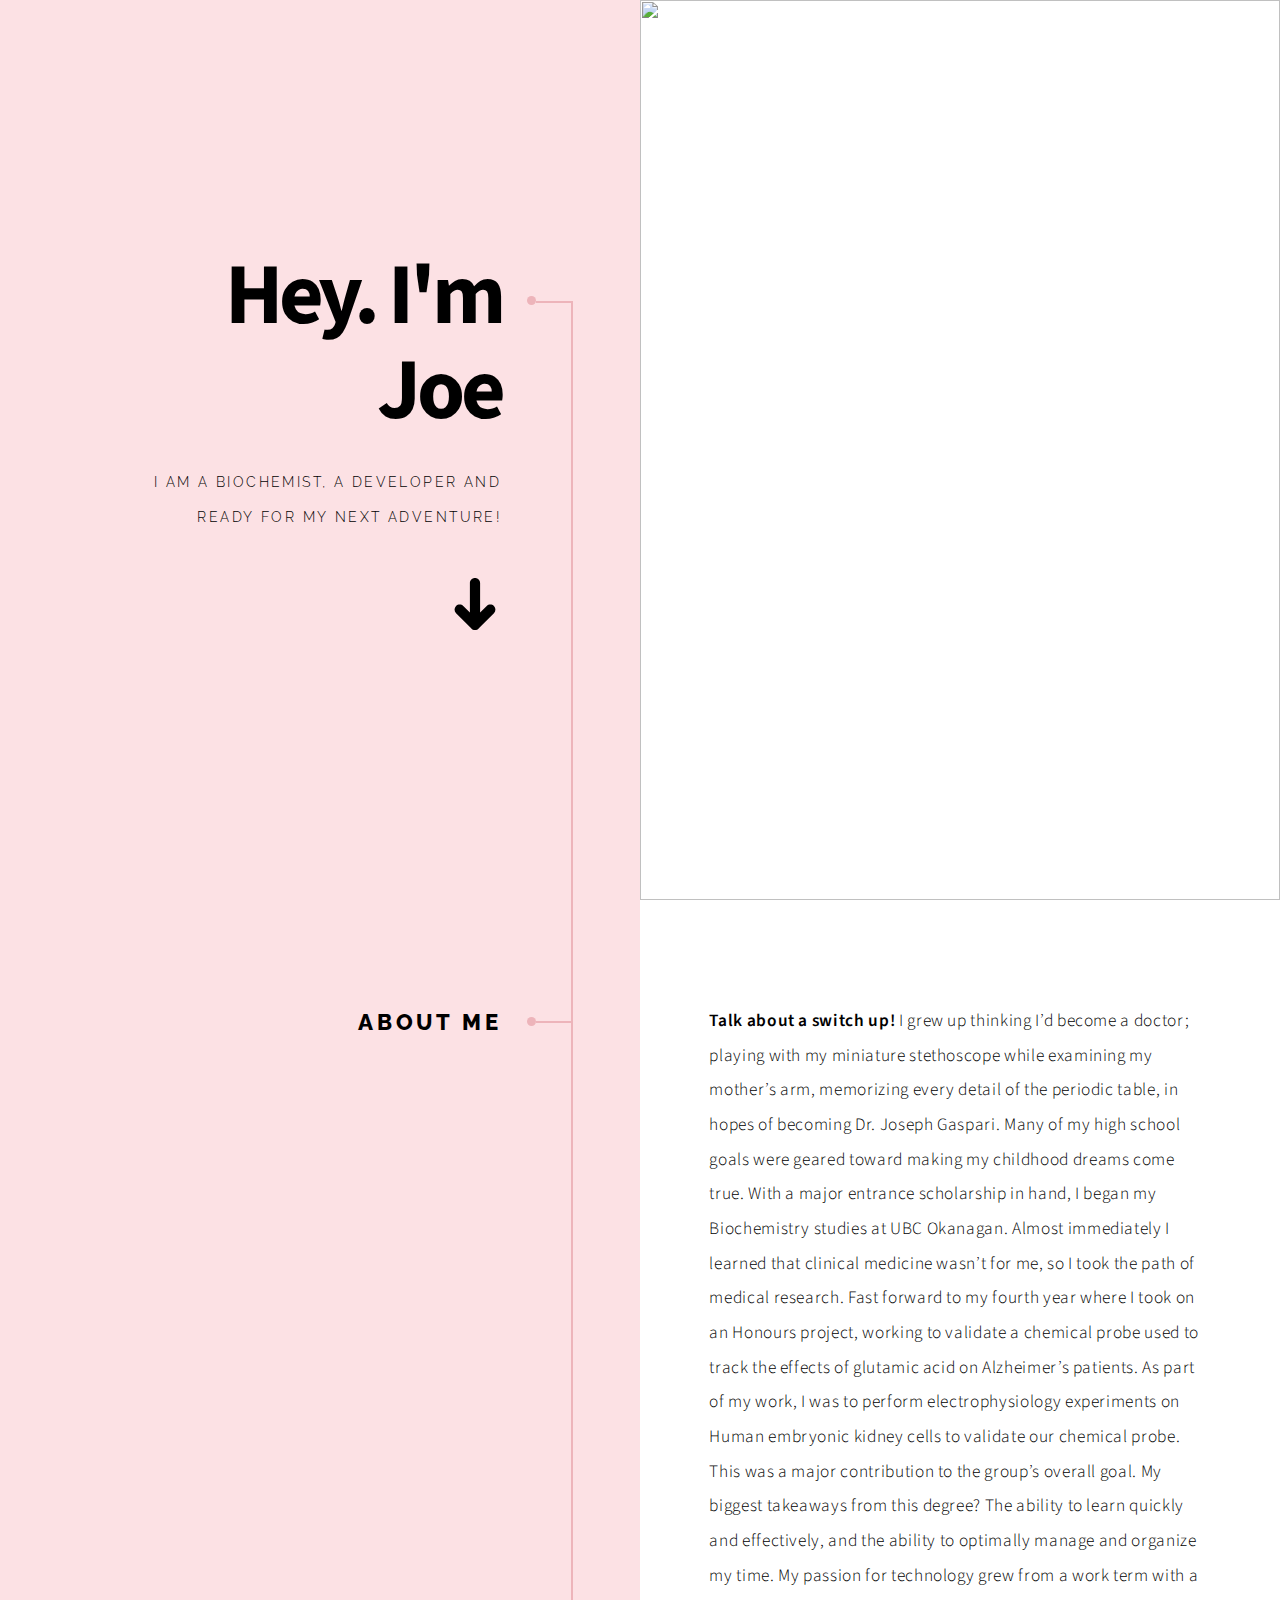
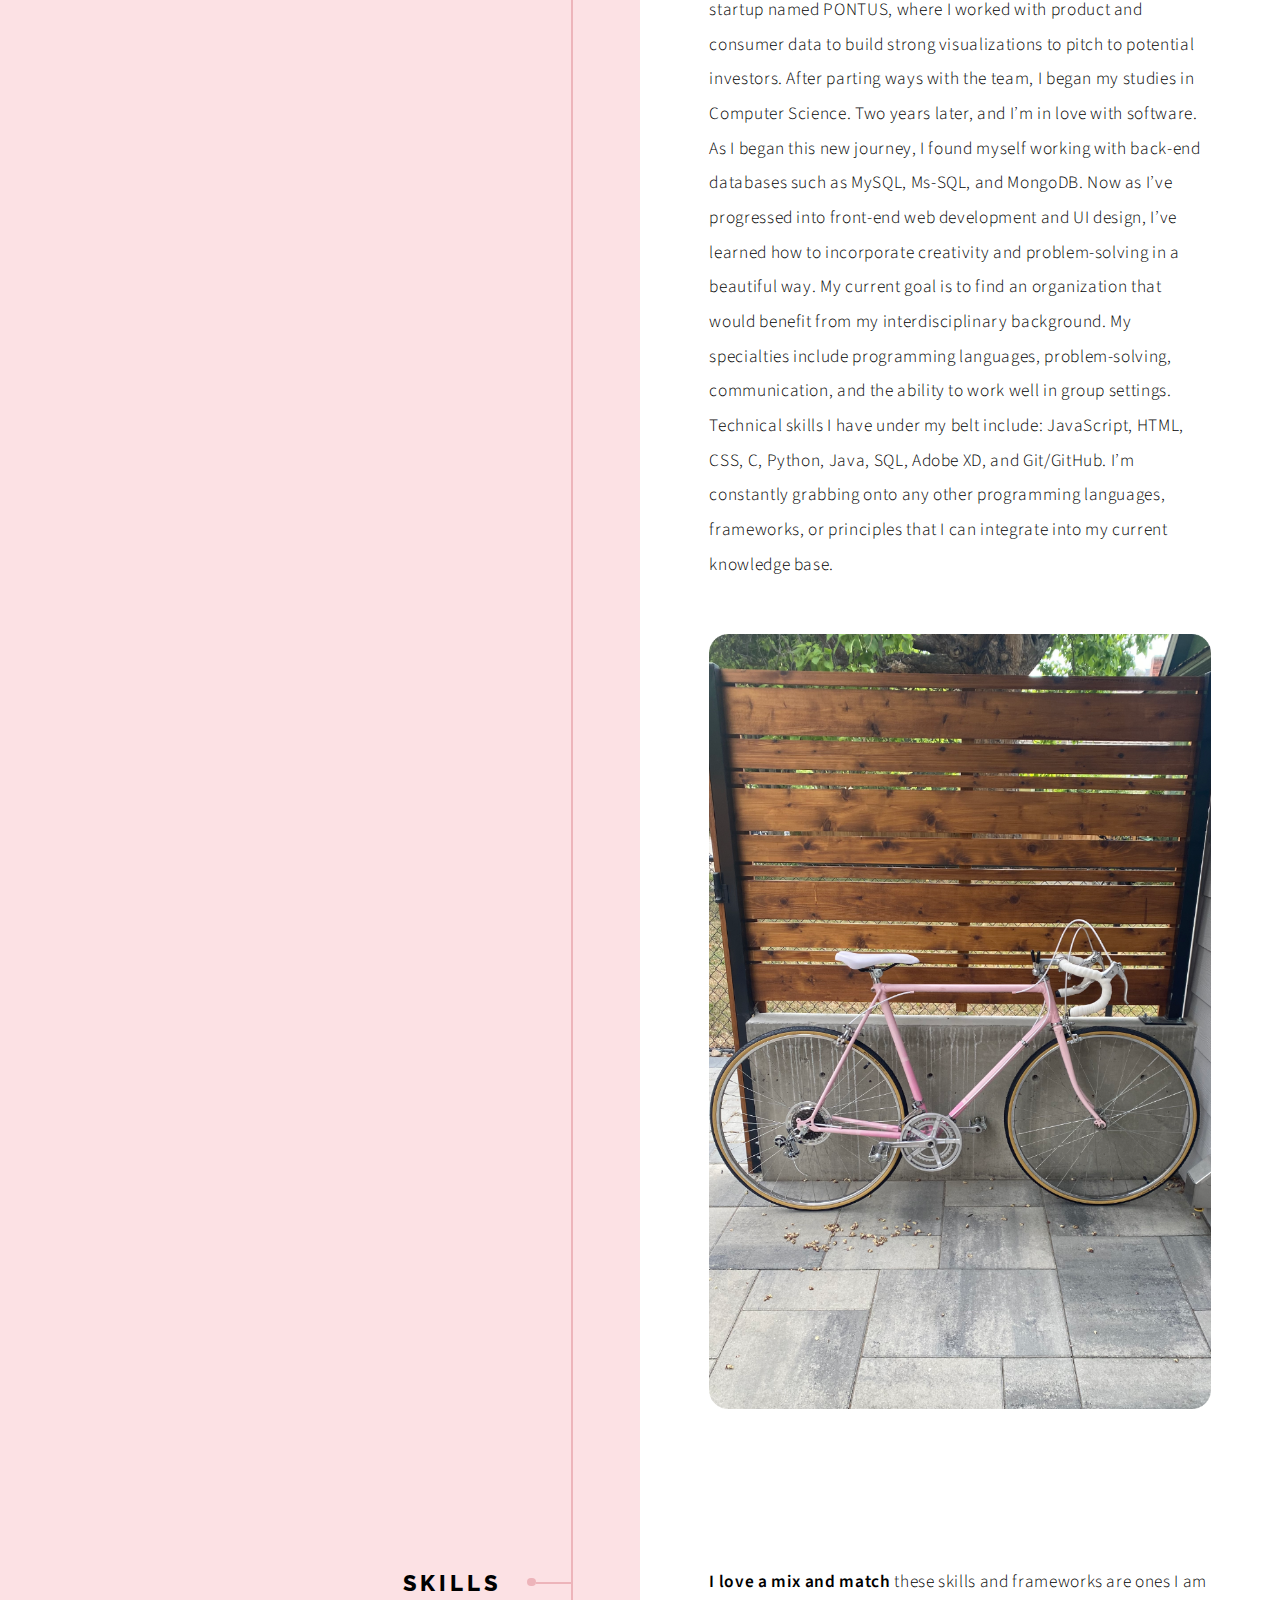
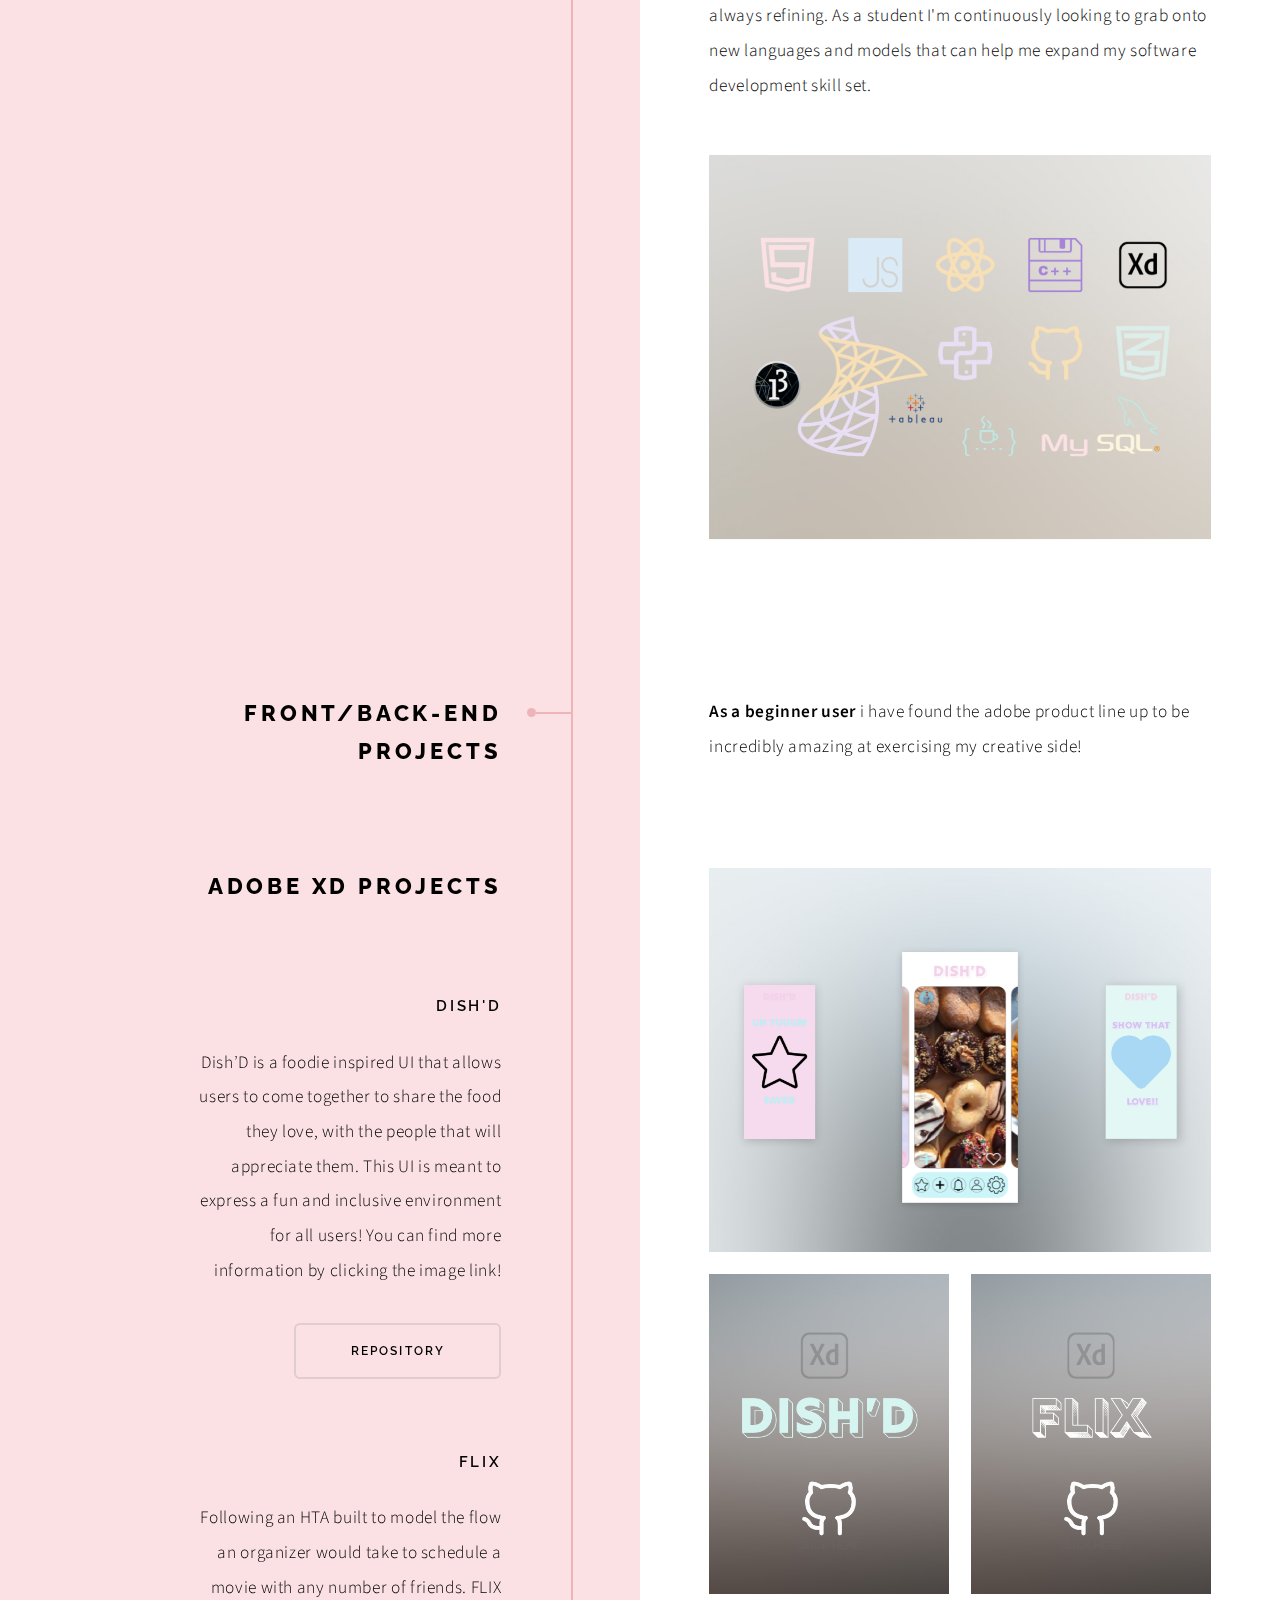
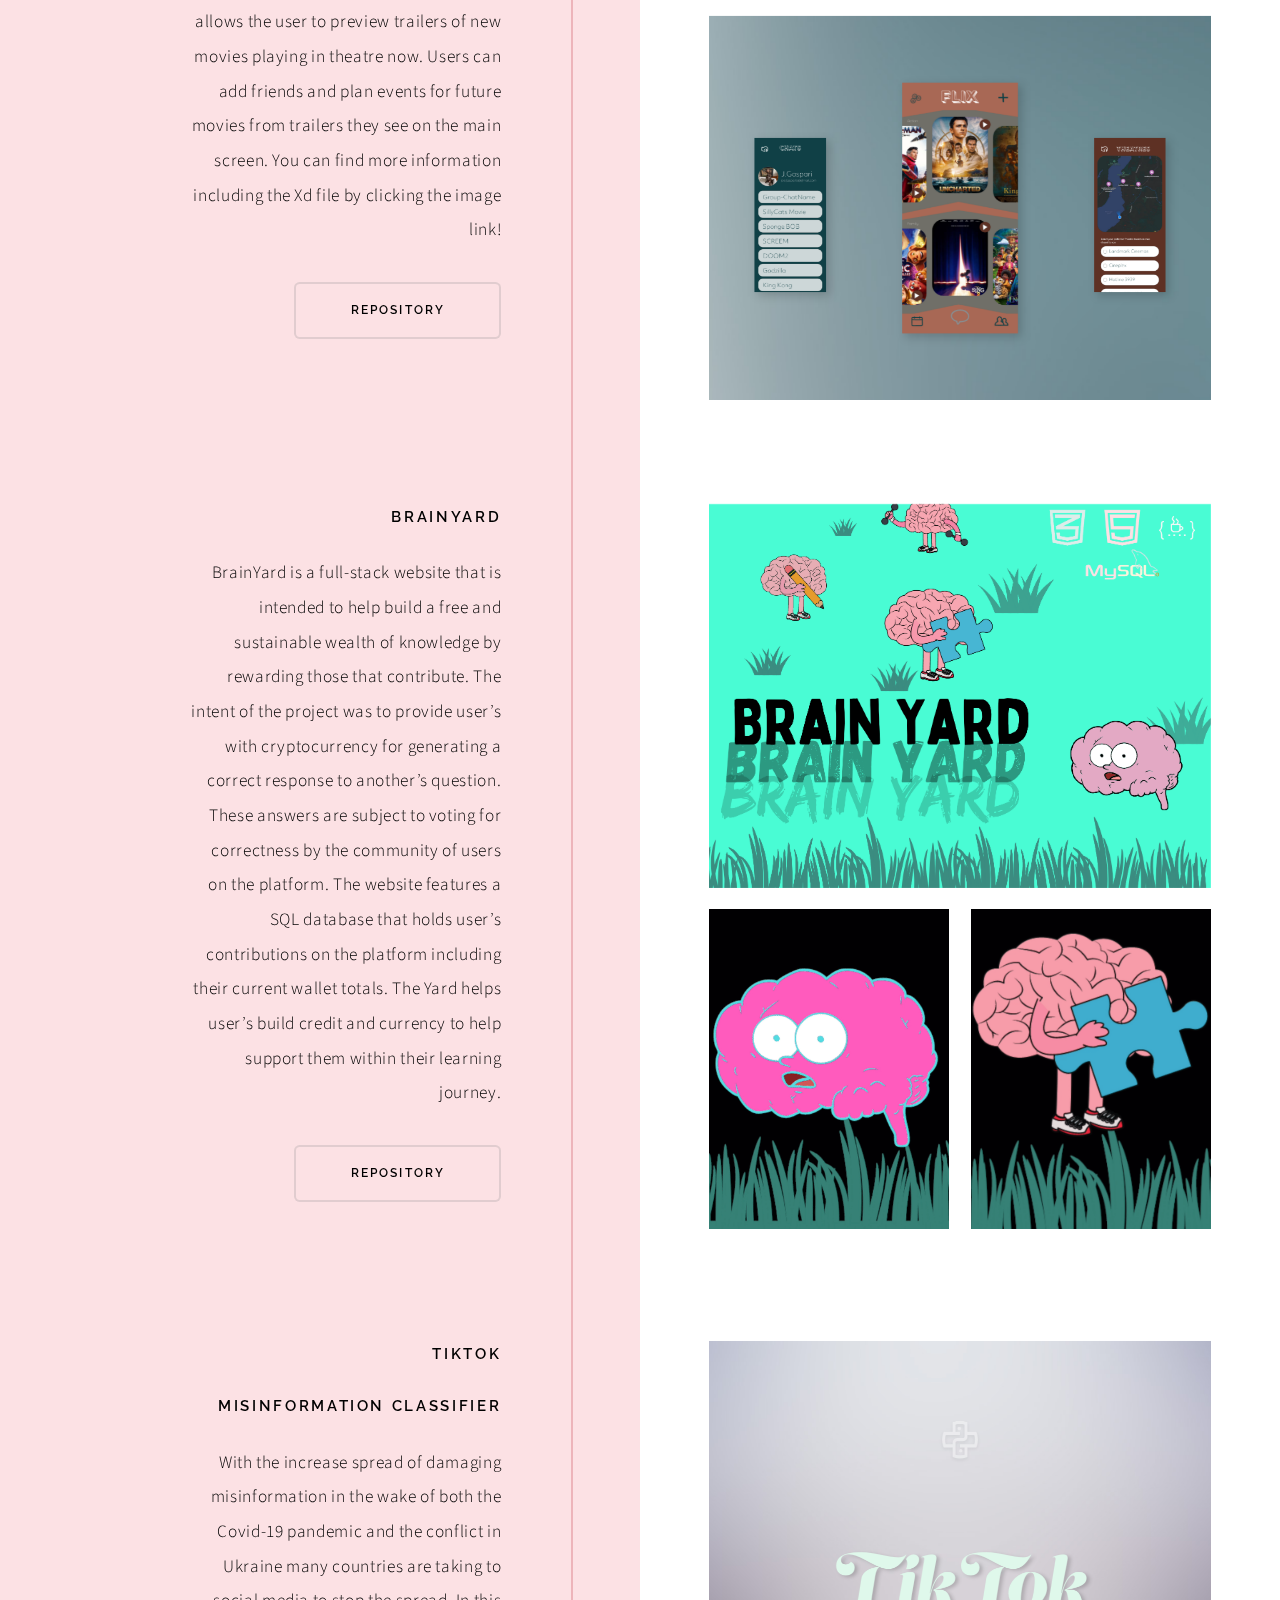
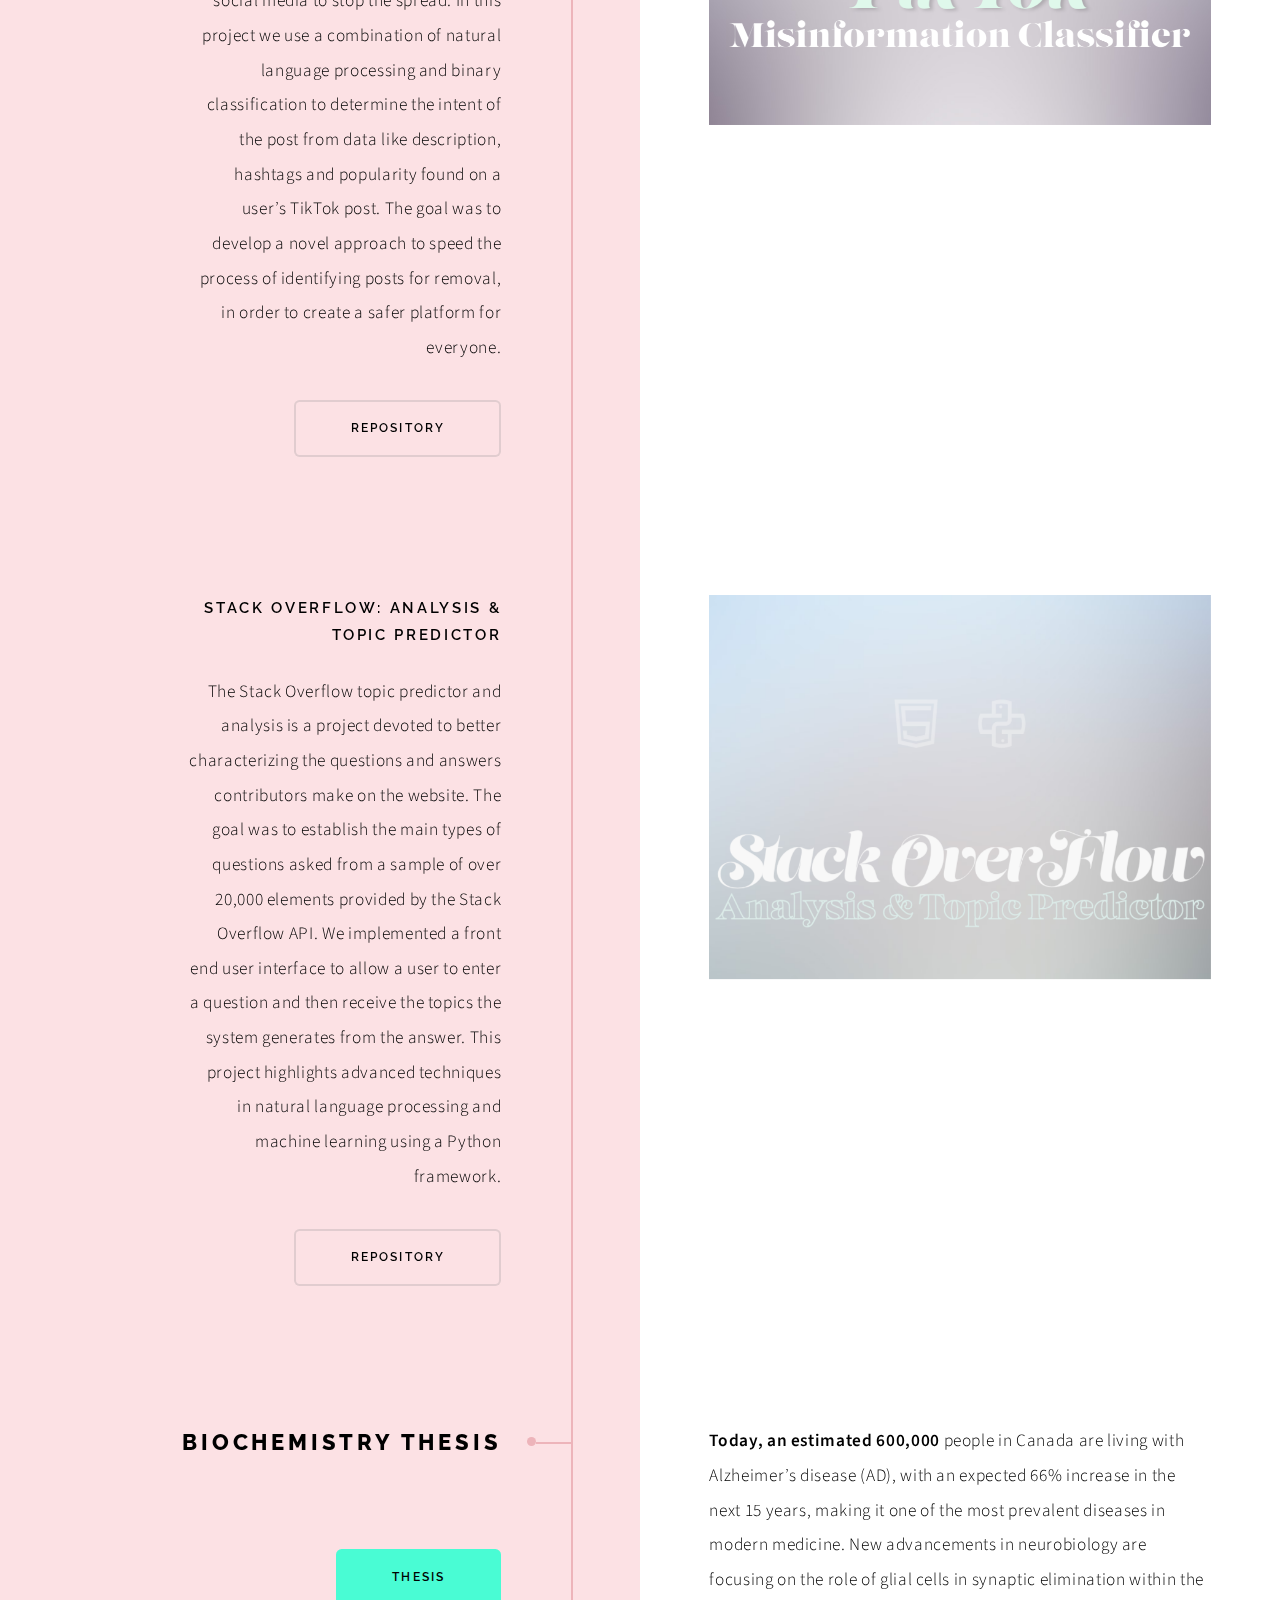
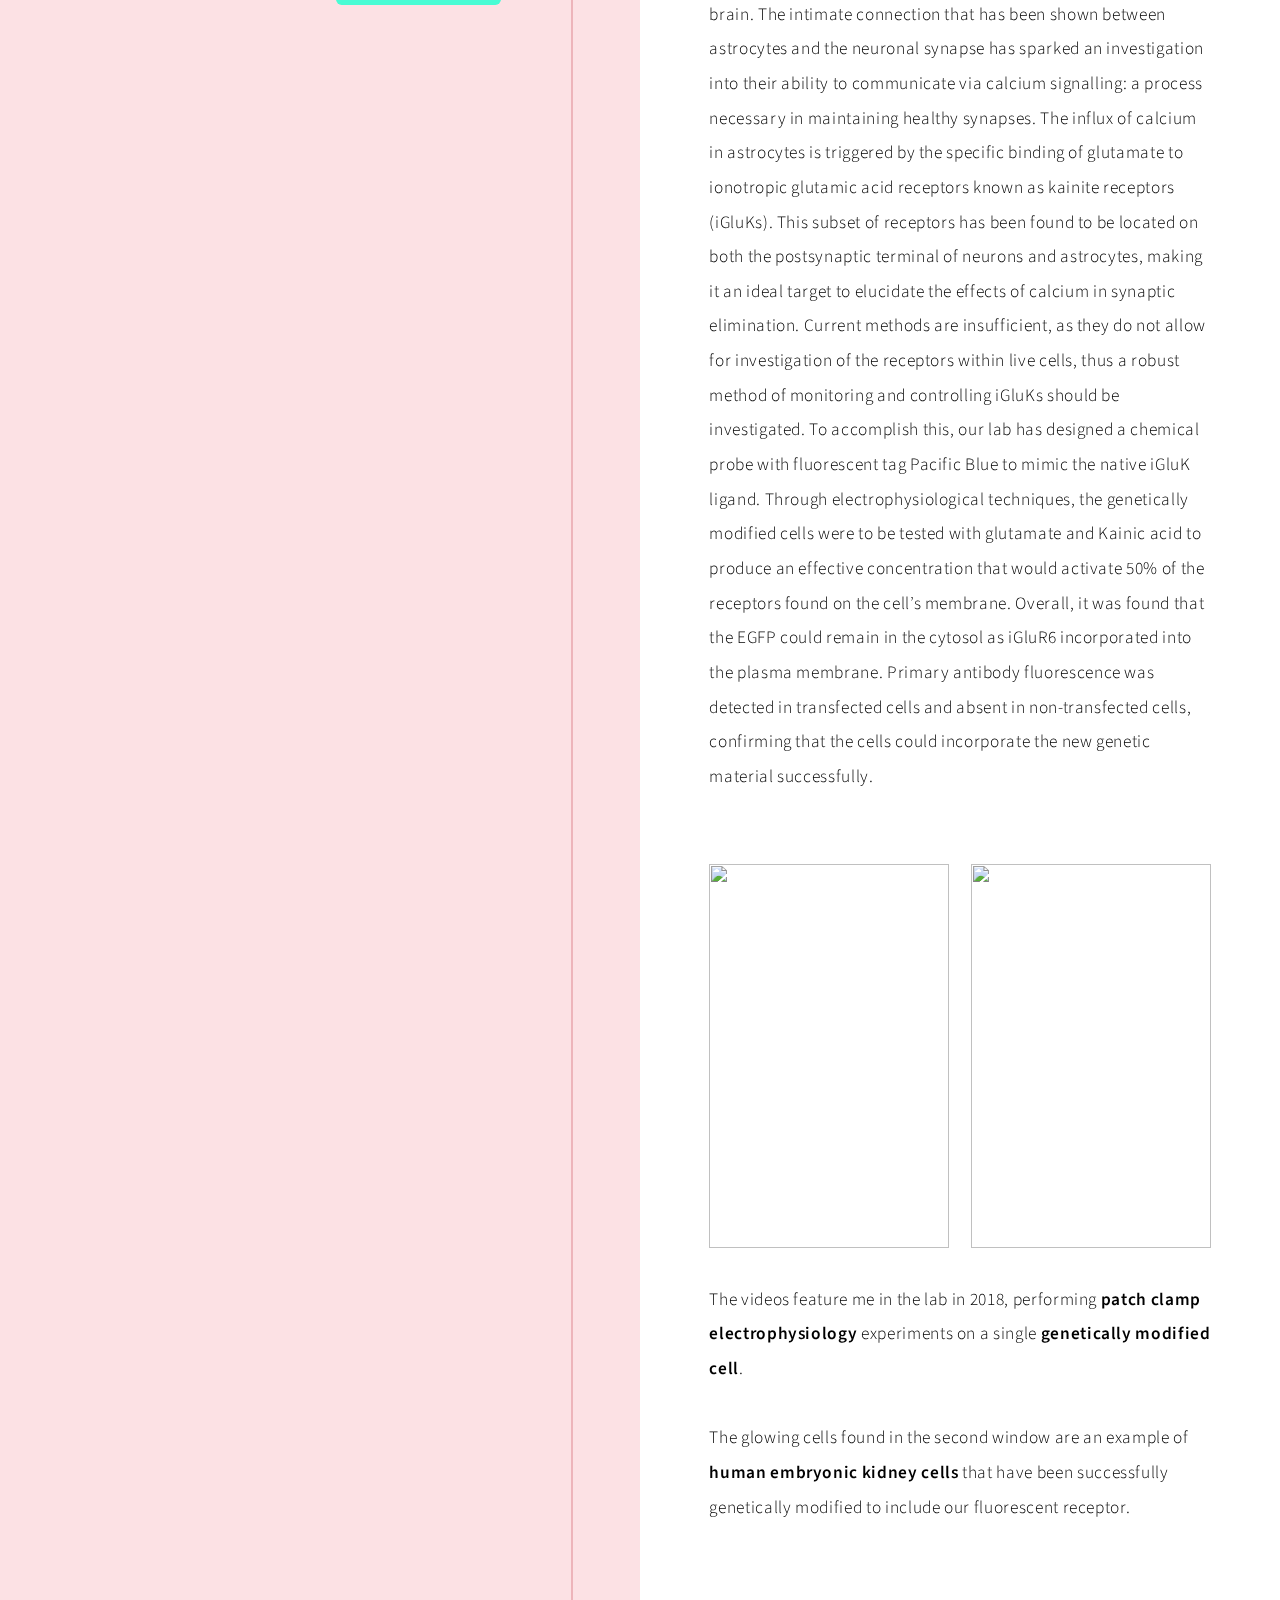
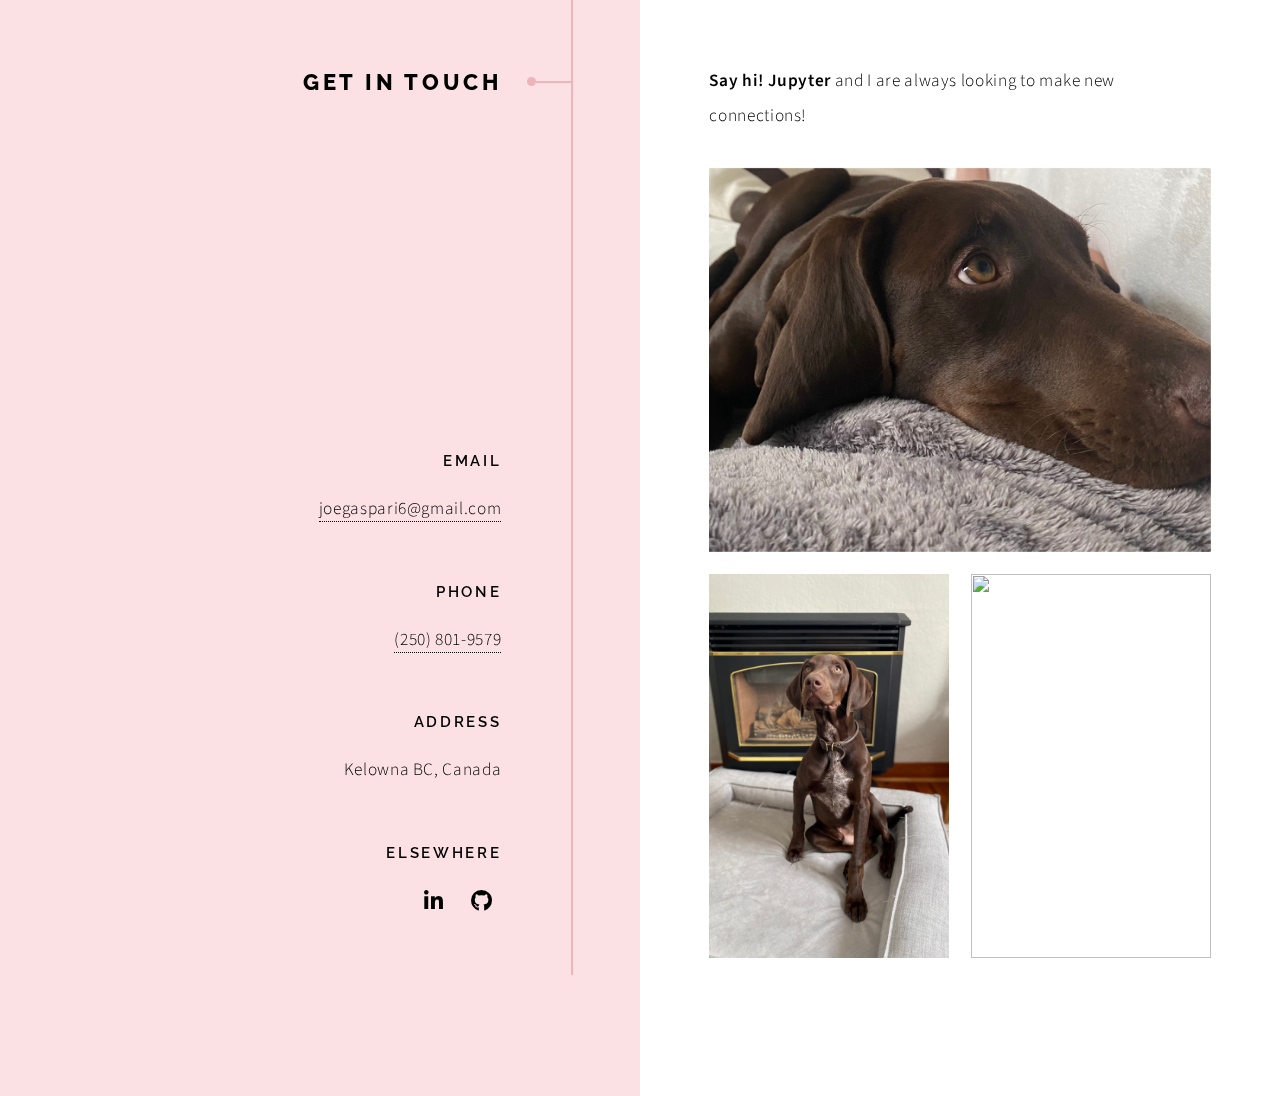
==== commit b47e5d87: "added new website build" ====
--- a/index.html
+++ b/index.html
@@ -1,2873 +1,526 @@
-<!DOCTYPE html>
+<!DOCTYPE HTML>
+<!--
+	Paradigm Shift by HTML5 UP
+	html5up.net | @ajlkn
+	Free for personal and commercial use under the CCA 3.0 license (html5up.net/license)
+-->
 <html>
-  <head>
-    <meta charset="UTF-8" />
-    <meta name="viewport" content="width=device-width, initial-scale=1.0, maximum-scale=1.0" />
-    <link rel="shortcut icon" type="image/png" href="https://animaproject.s3.amazonaws.com/home/favicon.png" />
-    <meta name="og:type" content="website" />
-    <meta name="twitter:card" content="photo" />
-    <link rel="stylesheet" type="text/css" href="css/1920.css" />
-    <script src="https://ajax.googleapis.com/ajax/libs/jquery/3.2.0/jquery.min.js"></script>
-    <script src="https://animaapp.s3.amazonaws.com/launchpad-static/launchpad.js"></script>
-    <style></style>
-    <link rel="stylesheet" type="text/css" href="css/styleguide.css" />
-    <link rel="stylesheet" type="text/css" href="css/globals.css" />
-  </head>
-  <body style="margin: 0; background: #ffffff">
-    <input type="hidden" id="anPageName" name="page" value="1920" />
-    <div class="x1920 screen">
-      <div class="jup-3YiSwQ">
-        <img class="im4-dutXfm" src="img/im4-1x-png@1x.png" />
-        <img class="im4-MTdHBb" src="img/im4-1-1x-png@1x.png" />
-        <div class="group-10-dutXfm"><img class="mask-group-1-S6zxfN" src="img/mask-group-1-1x-png@1x.png" /></div>
-      </div>
-      <div class="contact_title-3YiSwQ" id="contact_title">
-        <div class="this-0TVaab bp1-animate-enter" show-on-scroll>This</div>
-        <div class="is-0TVaab bp1-animate-enter1" show-on-scroll>Is</div>
-        <div class="jupyter-0TVaab bp1-animate-enter2" show-on-scroll>Jupyter</div>
-      </div>
-      <div class="contact_buttons-3YiSwQ">
-        <div class="you-can-find-us-here-f35fCf lust-display-normal-white-50px">You can find us here;</div>
-        <a href="https://github.com/joegaspari" target="_blank">
-          <div class="git-hub-f35fCf smart-layers-pointers bp1-animate-enter3" show-on-scroll>
-            <a href="https://github.com/joegaspari" onclick="window.event.stopPropagation()" target="_blank">
-              <div class="rectangle-9-SYxBkD smart-layers-pointers"></div
-            ></a>
-            <div class="np_github_3428233_000000-SYxBkD">
-              <img class="path-5-8i4Ttb" src="img/path-5@1x.png" />
-              <img class="path-6-8i4Ttb" src="img/path-6-1x-png@1x.png" />
-              <img class="path-7-8i4Ttb" src="img/path-7-1x-png@1x.png" />
-              <img class="path-8-8i4Ttb" src="img/path-8-1x-png@1x.png" />
-              <img class="path-9-8i4Ttb" src="img/path-9@1x.png" />
-            </div></div></a
-        ><a href="https://github.com/joegaspari" target="_blank">
-          <div class="linked-in-f35fCf bp1-animate-enter4" show-on-scroll>
-            <a href="www.linkedin.com/in/josephggaspari/" onclick="window.event.stopPropagation()" target="_blank">
-              <div class="rectangle-9-CYXRvC smart-layers-pointers"></div></a
-            ><img class="np_linkedin_2051022_000000-CYXRvC" src="img/np-linkedin-2051022-000000@1x.png" /></div></a
-        ><a href="joegaspari6@gmail.com" target="_blank">
-          <div class="mail_icon-f35fCf bp1-animate-enter5" show-on-scroll>
-            <a href="https://joegaspari6@gmail.com" onclick="window.event.stopPropagation()" target="_blank">
-              <div class="rectangle-9-rmUjFr smart-layers-pointers"></div></a
-            ><img class="np_email_708615_000000-rmUjFr" src="img/np-email-708615-000000@1x.png" /></div
-        ></a>
-      </div>
-      <div class="thesis-3YiSwQ">
-        <div class="component-3-1-XEaGwf">
-          <div class="rectangle-25-u9MmZU"></div>
-          <div class="thesis-u9MmZU lust-display-normal-white-141px">Thesis</div>
-          <div class="biochemistry-u9MmZU smart-layers-pointers">Biochemistry</div>
-          <a href="https://github.com/joegaspari/Biochemistry-Thesis" target="_blank"
-            ><img class="go-u9MmZU smart-layers-pointers" src="img/go-1x-png-1x-png@1x.png" />
-          </a>
-          <div class="scroll-group-8-u9MmZU">
-            <div class="p2-YmmE0I novecentosans-book-normal-white-15px">
-              Today, an estimated 600,000 people in Canada are living with Alzheimer’s disease (AD), with an expected
-              66% increase in the next 15 years, making it one of the most prevalent diseases in modern medicine. New
-              advancements in neurobiology are focusing on the role of glial cells in synaptic elimination within the
-              brain. The intimate connection that has been shown between astrocytes and the neuronal synapse has sparked
-              an investigation into their ability to communicate via calcium signalling: a process necessary in
-              maintaining healthy synapses. The influx of calcium in astrocytes is triggered by the specific binding of
-              glutamate to ionotropic glutamic acid receptors known as kainite receptors (iGluKs). This subset of
-              receptors has been found to be located on both the postsynaptic terminal of neurons and astrocytes, making
-              it an ideal target to elucidate the effects of calcium in synaptic elimination. Current methods are
-              insufficient, as they do not allow for investigation of the receptors within live cells, thus a robust
-              method of monitoring and controlling iGluKs should be investigated. To accomplish this, our lab has
-              designed a chemical probe with fluorescent tag Pacific Blue to mimic the native iGluK ligand. Through
-              electrophysiological techniques, the genetically modified cells were to be tested with glutamate and
-              Kainic acid to produce an effective concentration that would activate 50% of the receptors found on the
-              cell’s membrane. Overall, it was found that the EGFP could remain in the cytosol as iGluR6 incorporated
-              into the plasma membrane. Primary antibody fluorescence was detected in transfected cells and absent in
-              non-transfected cells, confirming that the cells could incorporate the new genetic material successfully.
-            </div>
-          </div>
-          <div class="p1-u9MmZU novecentosans-book-normal-white-20px">
-            The glowing cells found in the upper window are an example of human embryonic kidney cells that have been
-            successfully genetically modified to include our fluorescent receptor. <br /><br /><br />The video set below
-            includes me in the lab, performing patch clamp electrophysiology experiments on a single Genetically
-            modified cell.
-          </div>
-        </div>
-        <div class="component-4-1-XEaGwf bp1-animate-enter6" show-on-scroll>
-          <video
-            src="https://cdn.animaapp.com/projects/6215b951fc449236abfa164b/files/thesisv1.mp4"
-            loop
-            autoplay="autoplay"
-            playsinline
-            muted
-          ></video>
-        </div>
-        <div class="component-5-1-XEaGwf bp1-animate-enter7" show-on-scroll>
-          <video
-            src="https://cdn.animaapp.com/projects/6215b951fc449236abfa164b/files/thesisv2.mp4"
-            loop
-            autoplay="autoplay"
-            playsinline
-            muted
-          ></video>
-        </div>
-      </div>
-      <div class="dishd-card-3YiSwQ bp1-animate-enter8" show-on-scroll>
-        <div class="rectangle-31-SxglsD"></div>
-        <div class="links-SxglsD">
-          <a href="https://github.com/joegaspari/adobeXD/blob/main/Dish'D/dishD.xd" target="_blank"
-            ><img class="cib-adobe-xd-xwbec1 smart-layers-pointers" src="img/cib-adobe-xd-1@1x.png" /> </a
-          ><a href="https://github.com/joegaspari/adobeXD/blob/main/Dish'D/DishD.pdf" target="_blank"
-            ><img
-              class="np_pdf_2996547_000000-xwbec1 smart-layers-pointers"
-              src="img/np-pdf-2996547-000000-1@1x.png"
-            /> </a
-          ><a href="https://drive.google.com/file/d/1UULm6aXGS_W72ye8_1SLS6HZty74WE2u/view?usp=sharing" target="_blank">
-            <div class="np_video_3136014_000000-xwbec1 smart-layers-pointers">
-              <img class="path-50-2LsxhQ" src="img/path-50-1-1x-png@1x.png" />
-              <img class="path-51-2LsxhQ" src="img/path-50-1-1x-png@1x.png" />
-              <img class="path-52-2LsxhQ" src="img/path-52-1@1x.png" /></div
-          ></a>
-        </div>
-        <div class="dish-d-is-a-foodie-i-SxglsD novecentosans-book-normal-white-15px">
-          Dish’D is a foodie inspired UI that allows users to come together to share the food they love, with the people
-          that will appreciate them. This UI is meant to express a fun and inclusive environment for all users! You can
-          find more information below.
-        </div>
-        <div class="dishd-SxglsD rigsolid-boldreverse-bold-cherub-59px">Dish’d</div>
-      </div>
-      <div class="dishd-3YiSwQ bp1-animate-enter9" show-on-scroll>
-        <div class="rectangle-32-sHOvNO"></div>
-        <div class="rectangle-30-sHOvNO border-3px-prim">
-          <video
-            src="https://cdn.animaapp.com/projects/6215b951fc449236abfa164b/files/dishd.mp4"
-            loop
-            autoplay="autoplay"
-            playsinline
-            muted
-          ></video>
-        </div>
-      </div>
-      <div class="flix-card-3YiSwQ bp1-animate-enter10" show-on-scroll>
-        <div class="rectangle-26-xMx5aS"></div>
-        <div class="following-an-hta-bui-xMx5aS novecentosans-book-normal-white-15px">
-          Following an HTA built to model the flow an organizer would take to schedule a movie with any number of
-          friends. FLIX allows the user to preview trailers of new movies playing in theatre now. Users can add friends
-          and plan events for future movies from trailers they see on the main screen. You can find more information
-          including the Xd file using the links below!
-        </div>
-        <div class="links-xMx5aS">
-          <a href="https://github.com/joegaspari/adobeXD/blob/main/FLIX/FLIX.xd" target="_blank"
-            ><img class="cib-adobe-xd-eDQxQU smart-layers-pointers" src="img/cib-adobe-xd-1@1x.png" /> </a
-          ><a href="https://github.com/joegaspari/adobeXD/blob/main/FLIX/FLIX.pdf" target="_blank"
-            ><img
-              class="np_pdf_2996547_000000-eDQxQU smart-layers-pointers"
-              src="img/np-pdf-2996547-000000-1@1x.png"
-            /> </a
-          ><a href="https://drive.google.com/file/d/1g6NFznAVEHRBIhFyU_rUFCnUpMTqiOJm/view?usp=sharing" target="_blank">
-            <div class="np_video_3136014_000000-eDQxQU smart-layers-pointers">
-              <img class="path-50-5FUI3x" src="img/path-50-1-1x-png@1x.png" />
-              <img class="path-51-5FUI3x" src="img/path-50-1-1x-png@1x.png" />
-              <img class="path-52-5FUI3x" src="img/path-52-1@1x.png" /></div
-          ></a>
-        </div>
-        <div class="flix-xMx5aS rigsolid-boldhalftone-bold-white-58px">FLIX</div>
-      </div>
-      <div class="flix-3YiSwQ bp1-animate-enter11" show-on-scroll>
-        <div class="rectangle-33-jM39fM"></div>
-        <div class="rectangle-29-jM39fM border-4px-prim">
-          <video
-            src="https://cdn.animaapp.com/projects/6215b951fc449236abfa164b/files/flix.mp4"
-            loop
-            autoplay="autoplay"
-            playsinline
-            muted
-          ></video>
-        </div>
-      </div>
-      <div class="adobe-3YiSwQ">
-        <div class="xd-qiBemI lust-display-normal-piggy-pink-266px">Xd</div>
-        <div class="adobe-qiBemI lustscript-regular-normal-link-water-133px">Adobe</div>
-      </div>
-      <div class="tiktokpanel-3YiSwQ">
-        <div class="rectangle-20-Vg7Cwg"></div>
-        <div
-          class="tik-tok-Vg7Cwg smart-layers-pointers lustscript-regular-normal-white-133px bp1-animate-enter12"
-          show-on-scroll
-        >
-          TikTok
-        </div>
-        <div class="misinformation-classifier-Vg7Cwg bp1-animate-enter13" show-on-scroll>Misinformation Classifier</div>
-        <div class="text-Vg7Cwg bp1-animate-enter14" show-on-scroll>
-          <div class="with-the-increase-sp-ZncvKc smart-layers-pointers novecentosans-book-normal-white-20px">
-            With the increase spread of damaging misinformation in the wake of both the Covid-19 pandemic and the
-            conflict in Ukraine many countries are taking to social media to stop the spread. In this project we use a
-            combination of natural language processing and binary classification to determine the intent of the post
-            from data like description, hashtags and popularity found on a user’s TikTok post. The goal was to develop a
-            novel approach to speed the process of identifying posts for removal, in order to create a safer platform
-            for everyone.
-          </div>
-          <div class="np_python_1375869_000000-ZncvKc">
-            <img class="path-31-gW9usd" src="img/path-31-1-1x-png@1x.png" />
-            <img class="path-32-gW9usd" src="img/path-32-1@1x.png" />
-            <img class="path-33-gW9usd" src="img/path-33-1@1x.png" />
-          </div>
-          <a href="https://github.com/joegaspari/Misinformation_tiktok.git" target="_blank"
-            ><img class="np_go_2833824_000000-ZncvKc smart-layers-pointers" src="img/go-1x-png@1x.png" />
-          </a>
-        </div>
-      </div>
-      <div class="stackpanel-3YiSwQ smart-layers-pointers bp1-animate-enter15" show-on-scroll>
-        <div class="rectangle-16-tBDCfg border-25px-swans-down"></div>
-        <div class="the-stack-over-flow-tBDCfg novecentosans-book-normal-jaguar-20px">
-          The Stack OverFlow topic predictor and analysis is a project devoted to better characterizing the questions
-          and answers contributors make on the website. The goal was to establish the main types of questions asked from
-          a sample of over 20,000 elements provided by the Stack OverFlow API. We implemented a front end user interface
-          to allow a user to enter a question and then receive the topics the system generates from the answer. This
-          project highlights advanced techniques in natural language processing and machine learning using a Python
-          framework.
-        </div>
-        <div class="np_python_1375869_000000-tBDCfg">
-          <img class="path-31-Ty8uHV" src="img/path-31-2-1x-png@1x.png" />
-          <img class="path-32-Ty8uHV" src="img/path-32-2@1x.png" />
-          <img class="path-33-Ty8uHV" src="img/path-33-2@1x.png" />
-        </div>
-        <div class="html5-tBDCfg">
-          <img class="path-11-VQqq7T" src="img/path-11-2@1x.png" />
-          <img class="path-12-VQqq7T" src="img/path-12-2@1x.png" />
-        </div>
-        <a href="https://github.com/joegaspari/TopicPredictor_Stack.git" target="_blank"
-          ><img
-            class="np_go_2833824_000000-tBDCfg smart-layers-pointers"
-            src="img/np-go-2833824-000000-2-1x-png@1x.png"
-          />
-        </a>
-      </div>
-      <div class="stack-over-f-3YiSwQ">
-        <div class="dashboard_example-IcSf21">
-          <div class="rectangle-21-87UENy"></div>
-          <div class="rectangle-19-87UENy">
-            <video
-              src="https://cdn.animaapp.com/projects/6215b951fc449236abfa164b/files/stackexample.mp4"
-              loop
-              autoplay="autoplay"
-              playsinline
-              muted
-            ></video>
-          </div>
-          <div class="mask-group-6-87UENy">
-            <video
-              src="https://cdn.animaapp.com/projects/6215b951fc449236abfa164b/files/stackexample.mp4"
-              loop
-              autoplay="autoplay"
-              playsinline
-              muted
-            ></video>
-          </div>
-        </div>
-        <div class="stack-over-flow-IcSf21 lustscript-regular-normal-wheat-45px">Stack OverFlow</div>
-        <div class="analysis-topic-predictor-IcSf21 smart-layers-pointers bp1-animate-enter16" show-on-scroll>
-          Analysis &amp; Topic Predictor
-        </div>
-      </div>
-      <div class="brain-yard-m-3YiSwQ" id="brain-yard-m">
-        <div class="ellipse-1-xG4BK1 smart-layers-pointers border-25px-link-water"></div>
-        <img class="path-43-xG4BK1 smart-layers-pointers" src="img/path-43-1x-png@1x.png" />
-        <img class="polygon-1-xG4BK1 smart-layers-pointers" src="img/polygon-1@1x.png" />
-        <div class="brain-yard-xG4BK1">BrainYard</div>
-        <div class="rectangle-36-xG4BK1 border-4px-pearl-lusta">
-          <video
-            src="https://cdn.animaapp.com/projects/6215b951fc449236abfa164b/files/brainyard3.mp4"
-            loop
-            autoplay="autoplay"
-            playsinline
-            muted
-          ></video>
-        </div>
-        <div class="rectangle-37-xG4BK1 border-4px-pearl-lusta">
-          <video
-            src="https://cdn.animaapp.com/projects/6215b951fc449236abfa164b/files/brainyard1.mp4"
-            loop
-            autoplay="autoplay"
-            playsinline
-            muted
-          ></video>
-        </div>
-        <div class="rectangle-38-xG4BK1 border-4px-pearl-lusta">
-          <video
-            src="https://cdn.animaapp.com/projects/6215b951fc449236abfa164b/files/brainyard2.mp4"
-            loop
-            autoplay="autoplay"
-            playsinline
-            muted
-          ></video>
-        </div>
-      </div>
-      <div class="brain-yard-c-3YiSwQ smart-layers-pointers">
-        <div class="rectangle-15-IrMQS7 border-4px-prim"></div>
-        <div
-          class="brain-yard-is-a-full-IrMQS7 novecentosans-book-normal-jaguar-20px bp1-animate-enter17"
-          show-on-scroll
-        >
-          BrainYard is a full-stack website that is intended to help build a free and sustainable wealth of knowledge by
-          rewarding those that contribute. The intent of the project was to provide user’s with cryptocurrency for
-          generating a correct response to another’s question. These answers are subject to voting for correctness by
-          the community of users on the platform. The website features a SQL database that holds user’s contributions on
-          the platform including their current wallet totals. The Yard helps user’s build credit and currency to help
-          support them within their learning journey.
-        </div>
-        <div class="proj-skills-IrMQS7">
-          <div class="np_java-programming-xQ7mFh smart-layers-pointers">
-            <img class="path-34-q4Mi2k" src="img/path-34-1@1x.png" />
-            <img class="path-35-q4Mi2k" src="img/path-35-1-1x-png@1x.png" />
-            <img class="path-36-q4Mi2k" src="img/path-35-1-1x-png@1x.png" />
-            <img class="path-37-q4Mi2k" src="img/path-35-1-1x-png@1x.png" />
-            <img class="path-38-q4Mi2k" src="img/path-38-1-1x-png@1x.png" />
-            <img class="path-39-q4Mi2k" src="img/path-39-1@1x.png" />
-            <img class="path-40-q4Mi2k" src="img/path-40-1-1x-png@1x.png" />
-            <img class="path-41-q4Mi2k" src="img/path-41-1-1x-png@1x.png" />
-            <img class="path-42-q4Mi2k" src="img/path-42-1-1x-png@1x.png" />
-          </div>
-          <div class="html5-xQ7mFh smart-layers-pointers">
-            <img class="path-11-lZ8lQm" src="img/path-11@1x.png" />
-            <img class="path-12-lZ8lQm" src="img/path-12@1x.png" />
-          </div>
-          <div class="np_css3_1375837_000000-xQ7mFh smart-layers-pointers">
-            <img class="path-13-RyFrxz" src="img/path-13@1x.png" />
-            <img class="path-14-RyFrxz" src="img/path-14@1x.png" />
-          </div>
-          <div class="mysql-official-xQ7mFh">
-            <img class="path-17-WMPGRp smart-layers-pointers" src="img/path-17-1-1x-png@1x.png" />
-            <img class="path-18-WMPGRp smart-layers-pointers" src="img/path-18-1-1x-png@1x.png" />
-            <div class="group-5-WMPGRp smart-layers-pointers">
-              <img class="path-19-eDkVnv" src="img/path-19-1@1x.png" />
-              <img class="path-20-eDkVnv" src="img/path-20-1@1x.png" />
-            </div>
-            <img class="path-21-WMPGRp smart-layers-pointers" src="img/path-21-1-1x-png@1x.png" />
-          </div>
-        </div>
-        <a href="https://github.com/joegaspari/BrainYard.git" target="_blank"
-          ><img
-            class="np_go_2833824_000000-IrMQS7 smart-layers-pointers"
-            src="img/np-go-2833824-000000-2-1x-png@1x.png"
-          />
-        </a>
-      </div>
-      <div class="p-rojects-3YiSwQ">
-        <div class="projects-dX9X2b smart-layers-pointers">Projects</div>
-        <div class="projects-Iy0AoG bp1-animate-enter18" show-on-scroll>Projects</div>
-      </div>
-      <div class="skills-bar-3YiSwQ bp1-animate-enter19" show-on-scroll>
-        <img class="cib-adobe-xd-iD6cHT smart-layers-pointers" src="img/cib-adobe-xd@1x.png" />
-        <img
-          class="np_github_4289652_000000-iD6cHT smart-layers-pointers"
-          src="img/np-github-4289652-000000-1x-png@1x.png"
-        />
-        <div class="mysql-official-iD6cHT">
-          <img class="path-17-hUctDA smart-layers-pointers" src="img/path-17-1@1x.png" />
-          <img class="path-18-hUctDA smart-layers-pointers" src="img/path-18-1@1x.png" />
-          <div class="group-5-hUctDA smart-layers-pointers">
-            <img class="path-19-Lvvrwh" src="img/path-19-1@1x.png" />
-            <img class="path-20-Lvvrwh" src="img/path-20-1@1x.png" />
-          </div>
-          <img class="path-21-hUctDA smart-layers-pointers" src="img/path-21-1x-png@1x.png" />
-        </div>
-        <div class="np_java-programming-iD6cHT smart-layers-pointers">
-          <img class="path-34-EYLDYl" src="img/path-34@1x.png" />
-          <img class="path-35-EYLDYl" src="img/path-34-1@1x.png" />
-          <img class="path-36-EYLDYl" src="img/path-35-1@1x.png" />
-          <img class="path-37-EYLDYl" src="img/path-34-1@1x.png" />
-          <img class="path-38-EYLDYl" src="img/path-38-1-1x-png@1x.png" />
-          <img class="path-39-EYLDYl" src="img/path-39-1@1x.png" />
-          <img class="path-40-EYLDYl" src="img/path-40@1x.png" />
-          <img class="path-41-EYLDYl" src="img/path-41-1-1x-png@1x.png" />
-          <img class="path-42-EYLDYl" src="img/path-42-1-1x-png@1x.png" />
-        </div>
-        <div class="group-12-iD6cHT smart-layers-pointers">
-          <div class="ms_sql_-vendor_-product_-logo-tNtSrp smart-layers-pointers">
-            <img class="path-22-6CptDq smart-layers-pointers" src="img/path-22-1x-png@1x.png" />
-            <img class="path-23-6CptDq smart-layers-pointers" src="img/path-23@1x.png" />
-            <img class="path-24-6CptDq smart-layers-pointers" src="img/path-24@1x.png" />
-            <img class="path-25-6CptDq smart-layers-pointers" src="img/path-25@1x.png" />
-            <img class="path-26-6CptDq smart-layers-pointers" src="img/path-26-1x-png@1x.png" />
-            <img class="path-27-6CptDq smart-layers-pointers" src="img/path-27@1x.png" />
-            <img class="path-28-6CptDq smart-layers-pointers" src="img/path-28-1x-png@1x.png" />
-            <img class="path-29-6CptDq smart-layers-pointers" src="img/path-29@1x.png" />
-            <img class="path-30-6CptDq smart-layers-pointers" src="img/path-30-1x-png@1x.png" />
-          </div>
-          <img class="tableau-emblem-tNtSrp smart-layers-pointers" src="img/tableau-emblem@1x.png" />
-          <img class="processing_3_logo-tNtSrp smart-layers-pointers" src="img/processing-3-logo@1x.png" />
-        </div>
-        <div class="np_python_1375869_000000-iD6cHT smart-layers-pointers">
-          <img class="path-31-AqfxtD" src="img/path-31-1x-png@1x.png" />
-          <img class="path-32-AqfxtD" src="img/path-32-2@1x.png" />
-          <img class="path-33-AqfxtD" src="img/path-33-2@1x.png" />
-        </div>
-        <div class="np_atom_4628080_000000-iD6cHT smart-layers-pointers">
-          <img class="path-15-EY1ecd smart-layers-pointers" src="img/path-15-1x-png@1x.png" />
-          <img class="path-16-EY1ecd" src="img/path-16@1x.png" />
-        </div>
-        <div class="np_css3_1375837_000000-iD6cHT smart-layers-pointers">
-          <img class="path-13-sm4oWw" src="img/path-13@1x.png" />
-          <img class="path-14-sm4oWw" src="img/path-14-1x-png@1x.png" />
-        </div>
-        <img
-          class="np_save-c_812367_000000-iD6cHT smart-layers-pointers"
-          src="img/np-save-c-812367-000000-1x-png@1x.png"
-        />
-        <img
-          class="np_javascript_980559_000000-iD6cHT smart-layers-pointers"
-          src="img/np-javascript-980559-000000@1x.png"
-        />
-        <div class="html5-iD6cHT smart-layers-pointers">
-          <img class="path-11-xmO70N" src="img/path-11@1x.png" />
-          <img class="path-12-xmO70N" src="img/path-12@1x.png" />
-        </div>
-      </div>
-      <div class="skills-3YiSwQ"><div class="skills-zxfv9o lust-display-normal-wheat-171px">Skills</div></div>
-      <div class="about-me-3YiSwQ">
-        <img class="im3-SaaOay bp1-animate-enter20" show-on-scroll src="img/im3-1x-png@1x.png" />
-        <div class="about-SaaOay lust-display-normal-piggy-pink-168px bp1-animate-enter21" show-on-scroll>About</div>
-        <div class="me-SaaOay lustscript-regular-normal-wheat-179px bp1-animate-enter22" show-on-scroll>Me</div>
-      </div>
-      <div class="bio-3YiSwQ bp1-animate-enter23" id="bio" show-on-scroll>
-        <div class="rectangle-14-5ADSyv"></div>
-        <div class="i-grew-up-thinking-i-5ADSyv novecentosans-book-normal-white-15px">
-          I grew up thinking I’d become a doctor; playing with my miniature stethoscope while examining my mother’s arm,
-          memorizing every detail of the periodic table, in hopes of becoming Dr. Joseph Gaspari.<br /><br />
-          Many of my high school goals were geared toward making my childhood dreams come true. With a major entrance
-          scholarship in hand, I began my Biochemistry studies at UBC Okanagan. Almost immediately I learned that
-          clinical medicine wasn’t for me, so I took the path of medical research.<br /><br />Fast forward to my fourth
-          year where I took on an Honours project, working to validate a chemical probe used to track the effects of
-          glutamic acid on Alzheimer’s patients. As part of my work, I was to perform electrophysiology experiments on
-          Human embryonic kidney cells to validate our chemical probe. This was a major contribution to the group’s
-          overall goal.<br /><br />My biggest takeaways from this degree? The ability to learn quickly and effectively,
-          and the ability to optimally manage and organize my time.<br />
-          <br />My passion for technology grew from a work term with a startup named PONTUS, where I worked with product
-          and consumer data to build strong visualizations to pitch to potential investors. <br /><br />After parting
-          ways with the team, I began my studies in Computer Science. Two years later, and I’m in love with software.<br />
-          <br />As I began this new journey, I found myself working with back-end databases such as MySQL, Ms-SQL, and
-          MongoDB. Now as I’ve progressed into front-end web development and UI design, I’ve learned how to incorporate
-          creativity and problem-solving in a beautiful way. <br /><br />My current goal is to find an organization that
-          would benefit from my interdisciplinary background.<br />
-          <br />My specialties include programming languages, problem-solving, communication, and the ability to work
-          well in group settings. <br /><br />Technical skills I have under my belt include: JavaScript, HTML, CSS, C,
-          Python, Java, SQL, Adobe XD, and Git/GitHub. I’m constantly grabbing onto any other programming languages,
-          frameworks, or principles that I can integrate into my current knowledge base.<br />
-        </div>
-        <div class="talk-about-a-switch-up-5ADSyv lust-display-normal-white-51px">Talk about a switch-up!</div>
-      </div>
-      <div class="title_-background-3YiSwQ"><img class="title_-background-c6gAIG" src="img/im1-1x-png@1x.png" /></div>
-      <div class="iam-joe-3YiSwQ bp1-animate-enter30">
-        <div class="component-10-1-S15x6e bp1-animate-enter25" show-on-scroll>
-          <div class="hi-rxWi6Q lust-display-normal-piggy-pink-341px bp1-animate-enter24">Hi,</div>
-        </div>
-        <div class="component-9-1-S15x6e bp1-animate-enter27">
-          <div class="im-dI6A90 lustscript-regular-normal-wheat-205px bp1-animate-enter26">I’m</div>
-        </div>
-        <div class="component-8-1-S15x6e bp1-animate-enter29">
-          <div class="joe-mbZXKD lust-display-normal-loblolly-466px bp1-animate-enter28" show-on-scroll>Joe</div>
-        </div>
-        <div class="i-am-a-biochemisti-a-S15x6e smart-layers-pointers novecentosans-book-normal-white-43px">
-          I am a Biochemist<br />I am a Developer<br />I’m ready for my next <br />adventure!
-        </div>
-      </div>
-      <div class="menu-bar-3YiSwQ">
-        <a href="#contact_title">
-          <div class="contact-ba9PHs bp1-animate-enter31" show-on-scroll>
-            <div class="rectangle-35-zBycod"></div>
-            <div class="contact-zBycod novecentosans-book-normal-piggy-pink-35px">Contact</div>
-          </div></a
-        ><a href="#brain-yard-m">
-          <div class="projects-ba9PHs bp1-animate-enter32" show-on-scroll>
-            <div class="projects-6A4Wtj novecentosans-book-normal-piggy-pink-35px">Projects</div>
-          </div></a
-        ><a href="#bio">
-          <div class="about-me-ba9PHs bp1-animate-enter33" show-on-scroll>
-            <img class="path-55-k6xcaH" src="img/path-55@1x.png" />
-            <div class="about-me-k6xcaH novecentosans-book-normal-piggy-pink-35px">About Me</div>
-          </div></a
-        >
-      </div>
-    </div>
-    <div class="x1700 screen">
-      <div class="jup-EZOgdK">
-        <img class="im4-zZtuN2" src="img/im4-3@1x.png" />
-        <img class="im4-2xBZz8" src="img/im4-1-1x-png@1x.png" />
-        <div class="group-10-zZtuN2"><img class="mask-group-1-2cTux6" src="img/mask-group-1-1@1x.png" /></div>
-      </div>
-      <div class="contact_title-EZOgdK">
-        <div class="this-iSo8xY bp2-animate-enter" show-on-scroll>This</div>
-        <div class="is-iSo8xY lustscript-regular-normal-pearl-lusta-249px bp2-animate-enter1" show-on-scroll>Is</div>
-        <div class="jupyter-iSo8xY bp2-animate-enter2" show-on-scroll>Jupyter</div>
-      </div>
-      <div class="contact_buttons-EZOgdK">
-        <div class="you-can-find-us-here-69sCGI lust-display-normal-white-50px">You can find us here;</div>
-        <a href="https://github.com/joegaspari" target="_blank">
-          <div class="git-hub-69sCGI smart-layers-pointers bp2-animate-enter3" show-on-scroll>
-            <a href="https://github.com/joegaspari" onclick="window.event.stopPropagation()" target="_blank">
-              <div class="rectangle-9-22RPTk smart-layers-pointers"></div
-            ></a>
-            <div class="np_github_3428233_000000-22RPTk">
-              <img class="path-5-kHNjyQ" src="img/path-5@1x.png" />
-              <img class="path-6-kHNjyQ" src="img/path-6-1x-png@1x.png" />
-              <img class="path-7-kHNjyQ" src="img/path-7-1x-png@1x.png" />
-              <img class="path-8-kHNjyQ" src="img/path-8-1x-png@1x.png" />
-              <img class="path-9-kHNjyQ" src="img/path-9@1x.png" />
-            </div></div></a
-        ><a href="https://github.com/joegaspari" target="_blank">
-          <div class="linked-in-69sCGI bp2-animate-enter4" show-on-scroll>
-            <a href="www.linkedin.com/in/josephggaspari/" onclick="window.event.stopPropagation()" target="_blank">
-              <div class="rectangle-9-BKfluq smart-layers-pointers"></div></a
-            ><img class="np_linkedin_2051022_000000-BKfluq" src="img/np-linkedin-2051022-000000@1x.png" /></div></a
-        ><a href="joegaspari6@gmail.com" target="_blank">
-          <div class="mail_icon-69sCGI bp2-animate-enter5" show-on-scroll>
-            <a href="https://joegaspari6@gmail.com" onclick="window.event.stopPropagation()" target="_blank">
-              <div class="rectangle-9-eirEmU smart-layers-pointers"></div></a
-            ><img class="np_email_708615_000000-eirEmU" src="img/np-email-708615-000000@1x.png" /></div
-        ></a>
-      </div>
-      <div class="thesis-EZOgdK">
-        <div class="component-3-2-DYxAJ9">
-          <div class="rectangle-25-hBzh6r"></div>
-          <div class="thesis-hBzh6r lust-display-normal-white-141px">Thesis</div>
-          <div class="biochemistry-hBzh6r smart-layers-pointers">Biochemistry</div>
-          <a href="https://github.com/joegaspari/Biochemistry-Thesis" target="_blank"
-            ><img class="go-hBzh6r smart-layers-pointers" src="img/go-1x-png-1x-png@1x.png" />
-          </a>
-          <div class="scroll-group-8-hBzh6r">
-            <div class="p2-aXeszJ novecentosans-book-normal-white-15px">
-              Today, an estimated 600,000 people in Canada are living with Alzheimer’s disease (AD), with an expected
-              66% increase in the next 15 years, making it one of the most prevalent diseases in modern medicine. New
-              advancements in neurobiology are focusing on the role of glial cells in synaptic elimination within the
-              brain. The intimate connection that has been shown between astrocytes and the neuronal synapse has sparked
-              an investigation into their ability to communicate via calcium signalling: a process necessary in
-              maintaining healthy synapses. The influx of calcium in astrocytes is triggered by the specific binding of
-              glutamate to ionotropic glutamic acid receptors known as kainite receptors (iGluKs). This subset of
-              receptors has been found to be located on both the postsynaptic terminal of neurons and astrocytes, making
-              it an ideal target to elucidate the effects of calcium in synaptic elimination. Current methods are
-              insufficient, as they do not allow for investigation of the receptors within live cells, thus a robust
-              method of monitoring and controlling iGluKs should be investigated. To accomplish this, our lab has
-              designed a chemical probe with fluorescent tag Pacific Blue to mimic the native iGluK ligand. Through
-              electrophysiological techniques, the genetically modified cells were to be tested with glutamate and
-              Kainic acid to produce an effective concentration that would activate 50% of the receptors found on the
-              cell’s membrane. Overall, it was found that the EGFP could remain in the cytosol as iGluR6 incorporated
-              into the plasma membrane. Primary antibody fluorescence was detected in transfected cells and absent in
-              non-transfected cells, confirming that the cells could incorporate the new genetic material successfully.
-            </div>
-          </div>
-          <div class="p1-hBzh6r novecentosans-book-normal-white-20px">
-            The glowing cells found in the upper window are an example of human embryonic kidney cells that have been
-            successfully genetically modified to include our fluorescent receptor. <br /><br /><br />The video set below
-            includes me in the lab, performing patch clamp electrophysiology experiments on a single Genetically
-            modified cell.
-          </div>
-        </div>
-        <div class="component-4-2-DYxAJ9 bp2-animate-enter6" show-on-scroll>
-          <video
-            src="https://cdn.animaapp.com/projects/6215b951fc449236abfa164b/files/thesisv1.mp4"
-            loop
-            autoplay="autoplay"
-            playsinline
-            muted
-          ></video>
-        </div>
-        <div class="component-5-2-DYxAJ9 bp2-animate-enter7" show-on-scroll>
-          <video
-            src="https://cdn.animaapp.com/projects/6215b951fc449236abfa164b/files/thesisv2.mp4"
-            loop
-            autoplay="autoplay"
-            playsinline
-            muted
-          ></video>
-        </div>
-      </div>
-      <div class="dishd-card-EZOgdK bp2-animate-enter8" show-on-scroll>
-        <div class="rectangle-31-Avhdjf"></div>
-        <div class="links-Avhdjf">
-          <a href="https://github.com/joegaspari/adobeXD/blob/main/Dish'D/dishD.xd" target="_blank"
-            ><img class="cib-adobe-xd-Iu6kJ9 smart-layers-pointers" src="img/cib-adobe-xd-1@1x.png" /> </a
-          ><a href="https://github.com/joegaspari/adobeXD/blob/main/Dish'D/DishD.pdf" target="_blank"
-            ><img
-              class="np_pdf_2996547_000000-Iu6kJ9 smart-layers-pointers"
-              src="img/np-pdf-2996547-000000-1@1x.png"
-            /> </a
-          ><a href="https://drive.google.com/file/d/1UULm6aXGS_W72ye8_1SLS6HZty74WE2u/view?usp=sharing" target="_blank">
-            <div class="np_video_3136014_000000-Iu6kJ9 smart-layers-pointers">
-              <img class="path-50-gO0QTz" src="img/path-50-1-1x-png@1x.png" />
-              <img class="path-51-gO0QTz" src="img/path-50-1-1x-png@1x.png" />
-              <img class="path-52-gO0QTz" src="img/path-52-1@1x.png" /></div
-          ></a>
-        </div>
-        <div class="dish-d-is-a-foodie-i-Avhdjf novecentosans-book-normal-white-15px">
-          Dish’D is a foodie inspired UI that allows users to come together to share the food they love, with the people
-          that will appreciate them. This UI is meant to express a fun and inclusive environment for all users! You can
-          find more information below.
-        </div>
-        <div class="dishd-Avhdjf rigsolid-boldreverse-bold-cherub-59px">Dish’d</div>
-      </div>
-      <div class="dishd-EZOgdK bp2-animate-enter9" show-on-scroll>
-        <div class="rectangle-32-60w776"></div>
-        <div class="rectangle-30-60w776 border-3px-prim">
-          <video
-            src="https://cdn.animaapp.com/projects/6215b951fc449236abfa164b/files/dishd.mp4"
-            loop
-            autoplay="autoplay"
-            playsinline
-            muted
-          ></video>
-        </div>
-      </div>
-      <div class="flix-card-EZOgdK bp2-animate-enter10" show-on-scroll>
-        <div class="rectangle-26-Lc2Lka"></div>
-        <div class="following-an-hta-bui-Lc2Lka novecentosans-book-normal-white-15px">
-          Following an HTA built to model the flow an organizer would take to schedule a movie with any number of
-          friends. FLIX allows the user to preview trailers of new movies playing in theatre now. Users can add friends
-          and plan events for future movies from trailers they see on the main screen. You can find more information
-          including the Xd file using the links below!
-        </div>
-        <div class="links-Lc2Lka">
-          <a href="https://github.com/joegaspari/adobeXD/blob/main/FLIX/FLIX.xd" target="_blank"
-            ><img class="cib-adobe-xd-i3LXYo smart-layers-pointers" src="img/cib-adobe-xd-1@1x.png" /> </a
-          ><a href="https://github.com/joegaspari/adobeXD/blob/main/FLIX/FLIX.pdf" target="_blank"
-            ><img
-              class="np_pdf_2996547_000000-i3LXYo smart-layers-pointers"
-              src="img/np-pdf-2996547-000000-4@1x.png"
-            /> </a
-          ><a href="https://drive.google.com/file/d/1g6NFznAVEHRBIhFyU_rUFCnUpMTqiOJm/view?usp=sharing" target="_blank">
-            <div class="np_video_3136014_000000-i3LXYo smart-layers-pointers">
-              <img class="path-50-ldBciw" src="img/path-50-1-1x-png@1x.png" />
-              <img class="path-51-ldBciw" src="img/path-50-1-1x-png@1x.png" />
-              <img class="path-52-ldBciw" src="img/path-52-1@1x.png" /></div
-          ></a>
-        </div>
-        <div class="flix-Lc2Lka">FLIX</div>
-      </div>
-      <div class="flix-EZOgdK bp2-animate-enter11" show-on-scroll>
-        <div class="rectangle-33-vyPZy9"></div>
-        <div class="rectangle-29-vyPZy9 border-4px-prim">
-          <video
-            src="https://cdn.animaapp.com/projects/6215b951fc449236abfa164b/files/flix.mp4"
-            loop
-            autoplay="autoplay"
-            playsinline
-            muted
-          ></video>
-        </div>
-      </div>
-      <div class="adobe-EZOgdK">
-        <div class="xd-0BfhCZ lust-display-normal-piggy-pink-266px">Xd</div>
-        <div class="adobe-0BfhCZ lustscript-regular-normal-link-water-133px">Adobe</div>
-      </div>
-      <div class="tiktokpanel-EZOgdK">
-        <div class="rectangle-20-u059G7"></div>
-        <div
-          class="tik-tok-u059G7 smart-layers-pointers lustscript-regular-normal-white-133px bp2-animate-enter12"
-          show-on-scroll
-        >
-          TikTok
-        </div>
-        <div class="misinformation-classifier-u059G7 bp2-animate-enter13" show-on-scroll>Misinformation Classifier</div>
-        <div class="text-u059G7 bp2-animate-enter14" show-on-scroll>
-          <div class="with-the-increase-sp-HxAC8s smart-layers-pointers novecentosans-book-normal-white-20px">
-            With the increase spread of damaging misinformation in the wake of both the Covid-19 pandemic and the
-            conflict in Ukraine many countries are taking to social media to stop the spread. In this project we use a
-            combination of natural language processing and binary classification to determine the intent of the post
-            from data like description, hashtags and popularity found on a user’s TikTok post. The goal was to develop a
-            novel approach to speed the process of identifying posts for removal, in order to create a safer platform
-            for everyone.
-          </div>
-          <div class="np_python_1375869_000000-HxAC8s">
-            <img class="path-31-vjPpb0" src="img/path-31-1-1x-png@1x.png" />
-            <img class="path-32-vjPpb0" src="img/path-32-1@1x.png" />
-            <img class="path-33-vjPpb0" src="img/path-33-1@1x.png" />
-          </div>
-          <a href="https://github.com/joegaspari/Misinformation_tiktok.git" target="_blank"
-            ><img class="np_go_2833824_000000-HxAC8s smart-layers-pointers" src="img/np-go-2833824-000000-3@1x.png" />
-          </a>
-        </div>
-      </div>
-      <div class="stackpanel-EZOgdK bp2-animate-enter15" show-on-scroll>
-        <div class="rectangle-16-bPPONI border-25px-swans-down"></div>
-        <div class="the-stack-over-flow-bPPONI novecentosans-book-normal-jaguar-20px">
-          The Stack OverFlow topic predictor and analysis is a project devoted to better characterizing the questions
-          and answers contributors make on the website. The goal was to establish the main types of questions asked from
-          a sample of over 20,000 elements provided by the Stack OverFlow API. We implemented a front end user interface
-          to allow a user to enter a question and then receive the topics the system generates from the answer. This
-          project highlights advanced techniques in natural language processing and machine learning using a Python
-          framework.
-        </div>
-        <div class="np_python_1375869_000000-bPPONI">
-          <img class="path-31-36OihR" src="img/path-31-2-1x-png@1x.png" />
-          <img class="path-32-36OihR" src="img/path-32-17@1x.png" />
-          <img class="path-33-36OihR" src="img/path-32-17@1x.png" />
-        </div>
-        <div class="html5-bPPONI">
-          <img class="path-11-Kx9HZg" src="img/path-11-2@1x.png" />
-          <img class="path-12-Kx9HZg" src="img/path-12-2@1x.png" />
-        </div>
-        <a href="https://github.com/joegaspari/TopicPredictor_Stack.git" target="_blank"
-          ><img class="np_go_2833824_000000-bPPONI smart-layers-pointers" src="img/np-go-2833824-000000-4@1x.png" />
-        </a>
-      </div>
-      <div class="stack-over-f-EZOgdK">
-        <div class="dashboard_example-cFpdmr">
-          <div class="rectangle-21-g53fxH"></div>
-          <div class="rectangle-19-g53fxH">
-            <video
-              src="https://cdn.animaapp.com/projects/6215b951fc449236abfa164b/files/stackexample.mp4"
-              loop
-              autoplay="autoplay"
-              playsinline
-              muted
-            ></video>
-          </div>
-          <div class="mask-group-6-g53fxH">
-            <video
-              src="https://cdn.animaapp.com/projects/6215b951fc449236abfa164b/files/stackexample.mp4"
-              loop
-              autoplay="autoplay"
-              playsinline
-              muted
-            ></video>
-          </div>
-        </div>
-        <div class="stack-over-flow-cFpdmr lustscript-regular-normal-wheat-45px">Stack OverFlow</div>
-        <div class="analysis-topic-predictor-cFpdmr smart-layers-pointers bp2-animate-enter16" show-on-scroll>
-          Analysis &amp; Topic Predictor
-        </div>
-      </div>
-      <div class="brain-yard-m-EZOgdK">
-        <div class="ellipse-1-Wf9ff9 smart-layers-pointers border-25px-link-water"></div>
-        <img class="path-43-Wf9ff9 smart-layers-pointers" src="img/path-43-1x-png@1x.png" />
-        <img class="polygon-1-Wf9ff9 smart-layers-pointers" src="img/polygon-1@1x.png" />
-        <div class="brain-yard-Wf9ff9">BrainYard</div>
-        <div class="rectangle-36-Wf9ff9 border-4px-pearl-lusta">
-          <video
-            src="https://cdn.animaapp.com/projects/6215b951fc449236abfa164b/files/brainyard3.mp4"
-            loop
-            autoplay="autoplay"
-            playsinline
-            muted
-          ></video>
-        </div>
-        <div class="rectangle-37-Wf9ff9 border-4px-pearl-lusta">
-          <video
-            src="https://cdn.animaapp.com/projects/6215b951fc449236abfa164b/files/brainyard1.mp4"
-            loop
-            autoplay="autoplay"
-            playsinline
-            muted
-          ></video>
-        </div>
-        <div class="rectangle-38-Wf9ff9 border-4px-pearl-lusta">
-          <video
-            src="https://cdn.animaapp.com/projects/6215b951fc449236abfa164b/files/brainyard2.mp4"
-            loop
-            autoplay="autoplay"
-            playsinline
-            muted
-          ></video>
-        </div>
-      </div>
-      <div class="brain-yard-c-EZOgdK">
-        <div class="rectangle-15-t8Mv9h border-4px-prim"></div>
-        <div
-          class="brain-yard-is-a-full-t8Mv9h novecentosans-book-normal-jaguar-20px bp2-animate-enter17"
-          show-on-scroll
-        >
-          BrainYard is a full-stack website that is intended to help build a free and sustainable wealth of knowledge by
-          rewarding those that contribute. The intent of the project was to provide user’s with cryptocurrency for
-          generating a correct response to another’s question. These answers are subject to voting for correctness by
-          the community of users on the platform. The website features a SQL database that holds user’s contributions on
-          the platform including their current wallet totals. The Yard helps user’s build credit and currency to help
-          support them within their learning journey.
-        </div>
-        <div class="proj-skills-t8Mv9h">
-          <div class="np_java-programming-xvfoUC smart-layers-pointers">
-            <img class="path-34-oVzg3W" src="img/path-34-1@1x.png" />
-            <img class="path-35-oVzg3W" src="img/path-35-1-1x-png@1x.png" />
-            <img class="path-36-oVzg3W" src="img/path-35-1-1x-png@1x.png" />
-            <img class="path-37-oVzg3W" src="img/path-35-1-1x-png@1x.png" />
-            <img class="path-38-oVzg3W" src="img/path-38-1-1x-png@1x.png" />
-            <img class="path-39-oVzg3W" src="img/path-39-1@1x.png" />
-            <img class="path-40-oVzg3W" src="img/path-40-1-1x-png@1x.png" />
-            <img class="path-41-oVzg3W" src="img/path-41-1-1x-png@1x.png" />
-            <img class="path-42-oVzg3W" src="img/path-42-1-1x-png@1x.png" />
-          </div>
-          <div class="html5-xvfoUC smart-layers-pointers">
-            <img class="path-11-1na7Au" src="img/path-11@1x.png" />
-            <img class="path-12-1na7Au" src="img/path-12@1x.png" />
-          </div>
-          <div class="np_css3_1375837_000000-xvfoUC smart-layers-pointers">
-            <img class="path-13-coxoxh" src="img/path-13@1x.png" />
-            <img class="path-14-coxoxh" src="img/path-14-2@1x.png" />
-          </div>
-          <div class="mysql-official-xvfoUC">
-            <img class="path-17-cpmxg8 smart-layers-pointers" src="img/path-17-1-1x-png@1x.png" />
-            <img class="path-18-cpmxg8 smart-layers-pointers" src="img/path-18-2@1x.png" />
-            <div class="group-5-cpmxg8 smart-layers-pointers">
-              <img class="path-19-hVQxCz" src="img/path-19-1@1x.png" />
-              <img class="path-20-hVQxCz" src="img/path-20-1@1x.png" />
-            </div>
-            <img class="path-21-cpmxg8 smart-layers-pointers" src="img/path-21-1-1x-png@1x.png" />
-          </div>
-        </div>
-        <a href="https://github.com/joegaspari/BrainYard.git" target="_blank"
-          ><img class="np_go_2833824_000000-t8Mv9h smart-layers-pointers" src="img/np-go-2833824-000000-4@1x.png" />
-        </a>
-      </div>
-      <div class="p-rojects-EZOgdK">
-        <div class="projects-zxgHPO smart-layers-pointers">Projects</div>
-        <div class="projects-QGKwat lust-display-normal-wheat-171px bp2-animate-enter18" show-on-scroll>Projects</div>
-      </div>
-      <div class="skills-EZOgdK"><div class="skills-axRcz2 lust-display-normal-wheat-171px">Skills</div></div>
-      <div class="about-me-EZOgdK">
-        <img class="im3-zh4aOJ bp2-animate-enter19" show-on-scroll src="img/im3-1x-png@1x.png" />
-        <div class="about-zh4aOJ lust-display-normal-piggy-pink-168px bp2-animate-enter20" show-on-scroll>About</div>
-        <div class="me-zh4aOJ lustscript-regular-normal-wheat-179px bp2-animate-enter21" show-on-scroll>Me</div>
-      </div>
-      <div class="bio-EZOgdK bp2-animate-enter22" show-on-scroll>
-        <div class="rectangle-14-tQ61Cm"></div>
-        <div class="i-grew-up-thinking-i-tQ61Cm novecentosans-book-normal-white-15px">
-          I grew up thinking I’d become a doctor; playing with my miniature stethoscope while examining my mother’s arm,
-          memorizing every detail of the periodic table, in hopes of becoming Dr. Joseph Gaspari.<br /><br />
-          Many of my high school goals were geared toward making my childhood dreams come true. With a major entrance
-          scholarship in hand, I began my Biochemistry studies at UBC Okanagan. Almost immediately I learned that
-          clinical medicine wasn’t for me, so I took the path of medical research.<br /><br />Fast forward to my fourth
-          year where I took on an Honours project, working to validate a chemical probe used to track the effects of
-          glutamic acid on Alzheimer’s patients. As part of my work, I was to perform electrophysiology experiments on
-          Human embryonic kidney cells to validate our chemical probe. This was a major contribution to the group’s
-          overall goal.<br /><br />My biggest takeaways from this degree? The ability to learn quickly and effectively,
-          and the ability to optimally manage and organize my time.<br />
-          <br />My passion for technology grew from a work term with a startup named PONTUS, where I worked with product
-          and consumer data to build strong visualizations to pitch to potential investors. <br /><br />After parting
-          ways with the team, I began my studies in Computer Science. Two years later, and I’m in love with software.<br />
-          <br />As I began this new journey, I found myself working with back-end databases such as MySQL, Ms-SQL, and
-          MongoDB. Now as I’ve progressed into front-end web development and UI design, I’ve learned how to incorporate
-          creativity and problem-solving in a beautiful way. <br /><br />My current goal is to find an organization that
-          would benefit from my interdisciplinary background.<br />
-          <br />My specialties include programming languages, problem-solving, communication, and the ability to work
-          well in group settings. <br /><br />Technical skills I have under my belt include: JavaScript, HTML, CSS, C,
-          Python, Java, SQL, Adobe XD, and Git/GitHub. I’m constantly grabbing onto any other programming languages,
-          frameworks, or principles that I can integrate into my current knowledge base.<br />
-        </div>
-        <div class="talk-about-a-switch-up-tQ61Cm lust-display-normal-white-51px">Talk about a switch-up!</div>
-      </div>
-      <div class="title_-background-EZOgdK">
-        <img class="title_-background-C6Mgyy" src="img/title-background-1@1x.png" />
-      </div>
-      <div class="iam-joe-EZOgdK bp2-animate-enter29">
-        <div class="component-10-1-xCbI2o bp2-animate-enter24" show-on-scroll>
-          <div class="hi-UxnJNm lust-display-normal-piggy-pink-341px bp2-animate-enter23">Hi,</div>
-        </div>
-        <div class="component-9-1-xCbI2o bp2-animate-enter26">
-          <div class="im-hXFk9H lustscript-regular-normal-wheat-205px bp2-animate-enter25">I’m</div>
-        </div>
-        <div class="component-8-1-xCbI2o bp2-animate-enter28">
-          <div class="joe-g8xpHN lust-display-normal-loblolly-466px bp2-animate-enter27" show-on-scroll>Joe</div>
-        </div>
-        <div class="i-am-a-biochemisti-a-xCbI2o smart-layers-pointers novecentosans-book-normal-white-43px">
-          I am a Biochemist<br />I am a Developer<br />I’m ready for my next <br />adventure!
-        </div>
-      </div>
-      <div class="menu-bar-EZOgdK">
-        <div class="contact-M1utOu">
-          <div class="contact-GQloAI novecentosans-book-normal-piggy-pink-35px">Contact</div>
-        </div>
-        <div class="projects-M1utOu">
-          <div class="projects-br9Kap novecentosans-book-normal-piggy-pink-35px">Projects</div>
-        </div>
-        <div class="about-me-M1utOu">
-          <div class="about-me-gFub6s novecentosans-book-normal-piggy-pink-35px">About Me</div>
-        </div>
-      </div>
-      <div class="skills-bar-EZOgdK">
-        <div class="html5-APx3CC smart-layers-pointers">
-          <img class="path-11-IAfM5f" src="img/path-11@1x.png" />
-          <img class="path-12-IAfM5f" src="img/path-12@1x.png" />
-        </div>
-        <img
-          class="np_javascript_980559_000000-APx3CC smart-layers-pointers"
-          src="img/np-javascript-980559-000000@1x.png"
-        />
-        <img
-          class="np_save-c_812367_000000-APx3CC smart-layers-pointers"
-          src="img/np-save-c-812367-000000-1x-png@1x.png"
-        />
-        <div class="np_css3_1375837_000000-APx3CC smart-layers-pointers">
-          <img class="path-13-N8Soyx" src="img/path-13@1x.png" />
-          <img class="path-14-N8Soyx" src="img/path-14-1x-png@1x.png" />
-        </div>
-        <div class="np_atom_4628080_000000-APx3CC smart-layers-pointers">
-          <img class="path-15-1jmAny" src="img/path-15-1x-png@1x.png" />
-          <img class="path-16-1jmAny" src="img/path-16@1x.png" />
-        </div>
-        <div class="np_python_1375869_000000-APx3CC smart-layers-pointers">
-          <img class="path-31-ttiiv9" src="img/path-31-1x-png@1x.png" />
-          <img class="path-32-ttiiv9" src="img/path-32-2@1x.png" />
-          <img class="path-33-ttiiv9" src="img/path-33-2@1x.png" />
-        </div>
-        <div class="group-12-APx3CC">
-          <div class="ms_sql_-vendor_-product_-logo-rmkQeJ">
-            <img class="path-22-vxEFOl smart-layers-pointers" src="img/path-22-1x-png@1x.png" />
-            <img class="path-23-vxEFOl smart-layers-pointers" src="img/path-23@1x.png" />
-            <img class="path-24-vxEFOl smart-layers-pointers" src="img/path-24@1x.png" />
-            <img class="path-25-vxEFOl smart-layers-pointers" src="img/path-25@1x.png" />
-            <img class="path-26-vxEFOl smart-layers-pointers" src="img/path-26-1x-png@1x.png" />
-            <img class="path-27-vxEFOl smart-layers-pointers" src="img/path-27@1x.png" />
-            <img class="path-28-vxEFOl smart-layers-pointers" src="img/path-28-1x-png@1x.png" />
-            <img class="path-29-vxEFOl smart-layers-pointers" src="img/path-29@1x.png" />
-            <img class="path-30-vxEFOl smart-layers-pointers" src="img/path-30-1x-png@1x.png" />
-          </div>
-          <img class="tableau-emblem-rmkQeJ smart-layers-pointers" src="img/tableau-emblem@1x.png" />
-          <img class="processing_3_logo-rmkQeJ smart-layers-pointers" src="img/processing-3-logo@1x.png" />
-        </div>
-        <div class="np_java-programming-APx3CC smart-layers-pointers">
-          <img class="path-34-7EdjQt" src="img/path-34@1x.png" />
-          <img class="path-35-7EdjQt" src="img/path-34-1@1x.png" />
-          <img class="path-36-7EdjQt" src="img/path-35-1@1x.png" />
-          <img class="path-37-7EdjQt" src="img/path-34-1@1x.png" />
-          <img class="path-38-7EdjQt" src="img/path-38-1-1x-png@1x.png" />
-          <img class="path-39-7EdjQt" src="img/path-39-1@1x.png" />
-          <img class="path-40-7EdjQt" src="img/path-40@1x.png" />
-          <img class="path-41-7EdjQt" src="img/path-41-1-1x-png@1x.png" />
-          <img class="path-42-7EdjQt" src="img/path-42-1-1x-png@1x.png" />
-        </div>
-        <div class="mysql-official-APx3CC">
-          <img class="path-17-voZ6aW smart-layers-pointers" src="img/path-17-1@1x.png" />
-          <img class="path-18-voZ6aW smart-layers-pointers" src="img/path-18-1@1x.png" />
-          <div class="group-5-voZ6aW">
-            <img class="path-19-xbn3uC smart-layers-pointers" src="img/path-19-1@1x.png" />
-            <img class="path-20-xbn3uC" src="img/path-20-1@1x.png" />
-          </div>
-          <img class="path-21-voZ6aW smart-layers-pointers" src="img/path-21-1x-png@1x.png" />
-        </div>
-        <img
-          class="np_github_4289652_000000-APx3CC smart-layers-pointers"
-          src="img/np-github-4289652-000000-1x-png@1x.png"
-        />
-        <img class="cib-adobe-xd-APx3CC smart-layers-pointers" src="img/cib-adobe-xd@1x.png" />
-      </div>
-    </div>
-    <div class="x1300 screen">
-      <div class="jup-1m0ECe">
-        <img class="im4-Z1G2yA" src="img/im4-6@1x.png" />
-        <img class="im4-aFEPHD" src="img/im4-1-1x-png@1x.png" />
-        <div class="group-10-Z1G2yA"><img class="mask-group-1-xjcxxH" src="img/mask-group-1-1x-png@1x.png" /></div>
-      </div>
-      <div class="contact_title-1m0ECe">
-        <div class="this-359yxR lust-display-normal-link-water-200px bp4-animate-enter" show-on-scroll>This</div>
-        <div class="is-359yxR lustscript-regular-normal-pearl-lusta-249px bp4-animate-enter1" show-on-scroll>Is</div>
-        <div class="jupyter-359yxR bp4-animate-enter2" show-on-scroll>Jupyter</div>
-      </div>
-      <div class="contact_buttons-1m0ECe">
-        <div class="you-can-find-us-here-Wc7xYd lust-display-normal-white-50px">You can find us here;</div>
-        <a href="https://github.com/joegaspari" target="_blank">
-          <div class="git-hub-Wc7xYd smart-layers-pointers bp4-animate-enter3" show-on-scroll>
-            <a href="https://github.com/joegaspari" onclick="window.event.stopPropagation()" target="_blank">
-              <div class="rectangle-9-C2mOu2 smart-layers-pointers"></div
-            ></a>
-            <div class="np_github_3428233_000000-C2mOu2">
-              <img class="path-5-iElgrX" src="img/path-5@1x.png" />
-              <img class="path-6-iElgrX" src="img/path-6-1x-png@1x.png" />
-              <img class="path-7-iElgrX" src="img/path-7-2@1x.png" />
-              <img class="path-8-iElgrX" src="img/path-8-2@1x.png" />
-              <img class="path-9-iElgrX" src="img/path-9-2@1x.png" />
-            </div></div></a
-        ><a href="https://github.com/joegaspari" target="_blank">
-          <div class="linked-in-Wc7xYd bp4-animate-enter4" show-on-scroll>
-            <a href="www.linkedin.com/in/josephggaspari/" onclick="window.event.stopPropagation()" target="_blank">
-              <div class="rectangle-9-VpXuDr smart-layers-pointers"></div></a
-            ><img class="np_linkedin_2051022_000000-VpXuDr" src="img/np-linkedin-2051022-000000@1x.png" /></div></a
-        ><a href="joegaspari6@gmail.com" target="_blank">
-          <div class="mail_icon-Wc7xYd bp4-animate-enter5" show-on-scroll>
-            <a href="https://joegaspari6@gmail.com" onclick="window.event.stopPropagation()" target="_blank">
-              <div class="rectangle-9-x2Y5jO smart-layers-pointers"></div></a
-            ><img class="np_email_708615_000000-x2Y5jO" src="img/np-email-708615-000000@1x.png" /></div
-        ></a>
-      </div>
-      <div class="thesis-1m0ECe">
-        <div class="component-3-4-L4xEVN">
-          <div class="rectangle-25-uv5sz3"></div>
-          <div class="thesis-uv5sz3 lust-display-normal-white-141px">Thesis</div>
-          <div class="biochemistry-uv5sz3 smart-layers-pointers">Biochemistry</div>
-          <a href="https://github.com/joegaspari/Biochemistry-Thesis" target="_blank"
-            ><img class="go-uv5sz3 smart-layers-pointers" src="img/go-2@1x.png" />
-          </a>
-          <div class="scroll-group-8-uv5sz3">
-            <div class="p2-bDVffC novecentosans-book-normal-white-15px">
-              Today, an estimated 600,000 people in Canada are living with Alzheimer’s disease (AD), with an expected
-              66% increase in the next 15 years, making it one of the most prevalent diseases in modern medicine. New
-              advancements in neurobiology are focusing on the role of glial cells in synaptic elimination within the
-              brain. The intimate connection that has been shown between astrocytes and the neuronal synapse has sparked
-              an investigation into their ability to communicate via calcium signalling: a process necessary in
-              maintaining healthy synapses. The influx of calcium in astrocytes is triggered by the specific binding of
-              glutamate to ionotropic glutamic acid receptors known as kainite receptors (iGluKs). This subset of
-              receptors has been found to be located on both the postsynaptic terminal of neurons and astrocytes, making
-              it an ideal target to elucidate the effects of calcium in synaptic elimination. Current methods are
-              insufficient, as they do not allow for investigation of the receptors within live cells, thus a robust
-              method of monitoring and controlling iGluKs should be investigated. To accomplish this, our lab has
-              designed a chemical probe with fluorescent tag Pacific Blue to mimic the native iGluK ligand. Through
-              electrophysiological techniques, the genetically modified cells were to be tested with glutamate and
-              Kainic acid to produce an effective concentration that would activate 50% of the receptors found on the
-              cell’s membrane. Overall, it was found that the EGFP could remain in the cytosol as iGluR6 incorporated
-              into the plasma membrane. Primary antibody fluorescence was detected in transfected cells and absent in
-              non-transfected cells, confirming that the cells could incorporate the new genetic material successfully.
-            </div>
-          </div>
-          <div class="p1-uv5sz3 novecentosans-book-normal-white-20px">
-            The glowing cells found in the upper window are an example of human embryonic kidney cells that have been
-            successfully genetically modified to include our fluorescent receptor. <br /><br /><br />The video set below
-            includes me in the lab, performing patch clamp electrophysiology experiments on a single Genetically
-            modified cell.
-          </div>
-        </div>
-        <div class="component-4-4-L4xEVN bp4-animate-enter6" show-on-scroll>
-          <video
-            src="https://cdn.animaapp.com/projects/6215b951fc449236abfa164b/files/thesisv1.mp4"
-            loop
-            autoplay="autoplay"
-            playsinline
-            muted
-          ></video>
-        </div>
-        <div class="component-5-4-L4xEVN bp4-animate-enter7" show-on-scroll>
-          <video
-            src="https://cdn.animaapp.com/projects/6215b951fc449236abfa164b/files/thesisv2.mp4"
-            loop
-            autoplay="autoplay"
-            playsinline
-            muted
-          ></video>
-        </div>
-      </div>
-      <div class="dishd-card-1m0ECe bp4-animate-enter8" show-on-scroll>
-        <div class="rectangle-31-uHRaTm"></div>
-        <div class="links-uHRaTm">
-          <a href="https://github.com/joegaspari/adobeXD/blob/main/Dish'D/dishD.xd" target="_blank"
-            ><img class="cib-adobe-xd-gby3mX smart-layers-pointers" src="img/cib-adobe-xd-1@1x.png" /> </a
-          ><a href="https://github.com/joegaspari/adobeXD/blob/main/Dish'D/DishD.pdf" target="_blank"
-            ><img
-              class="np_pdf_2996547_000000-gby3mX smart-layers-pointers"
-              src="img/np-pdf-2996547-000000-4@1x.png"
-            /> </a
-          ><a href="https://drive.google.com/file/d/1UULm6aXGS_W72ye8_1SLS6HZty74WE2u/view?usp=sharing" target="_blank">
-            <div class="np_video_3136014_000000-gby3mX smart-layers-pointers">
-              <img class="path-50-aRefV5" src="img/path-50-1-1x-png@1x.png" />
-              <img class="path-51-aRefV5" src="img/path-50-1-1x-png@1x.png" />
-              <img class="path-52-aRefV5" src="img/path-52-1@1x.png" /></div
-          ></a>
-        </div>
-        <div class="dish-d-is-a-foodie-i-uHRaTm novecentosans-book-normal-white-15px">
-          Dish’D is a foodie inspired UI that allows users to come together to share the food they love, with the people
-          that will appreciate them. This UI is meant to express a fun and inclusive environment for all users! You can
-          find more information below.
-        </div>
-        <div class="dishd-uHRaTm rigsolid-boldreverse-bold-cherub-59px">Dish’d</div>
-      </div>
-      <div class="dishd-1m0ECe bp4-animate-enter9" show-on-scroll>
-        <div class="rectangle-32-zGxDys"></div>
-        <div class="rectangle-30-zGxDys border-3px-prim">
-          <video
-            src="https://cdn.animaapp.com/projects/6215b951fc449236abfa164b/files/dishd.mp4"
-            loop
-            autoplay="autoplay"
-            playsinline
-            muted
-          ></video>
-        </div>
-      </div>
-      <div class="flix-card-1m0ECe bp4-animate-enter10" show-on-scroll>
-        <div class="rectangle-26-xkrt8P"></div>
-        <div class="following-an-hta-bui-xkrt8P novecentosans-book-normal-white-15px">
-          Following an HTA built to model the flow an organizer would take to schedule a movie with any number of
-          friends. FLIX allows the user to preview trailers of new movies playing in theatre now. Users can add friends
-          and plan events for future movies from trailers they see on the main screen. You can find more information
-          including the Xd file using the links below!
-        </div>
-        <div class="flix-xkrt8P rigsolid-boldhalftone-bold-white-58px">FLIX</div>
-        <div class="links-xkrt8P">
-          <a href="https://github.com/joegaspari/adobeXD/blob/main/Dish'D/dishD.xd" target="_blank"
-            ><img class="cib-adobe-xd-C7l8yh smart-layers-pointers" src="img/cib-adobe-xd-1@1x.png" /> </a
-          ><a href="https://github.com/joegaspari/adobeXD/blob/main/Dish'D/DishD.pdf" target="_blank"
-            ><img
-              class="np_pdf_2996547_000000-C7l8yh smart-layers-pointers"
-              src="img/np-pdf-2996547-000000-4@1x.png"
-            /> </a
-          ><a href="https://drive.google.com/file/d/1UULm6aXGS_W72ye8_1SLS6HZty74WE2u/view?usp=sharing" target="_blank">
-            <div class="np_video_3136014_000000-C7l8yh smart-layers-pointers">
-              <img class="path-50-ivxENb" src="img/path-50-1-1x-png@1x.png" />
-              <img class="path-51-ivxENb" src="img/path-50-1-1x-png@1x.png" />
-              <img class="path-52-ivxENb" src="img/path-52-1@1x.png" /></div
-          ></a>
-        </div>
-      </div>
-      <div class="flix-1m0ECe bp4-animate-enter11" show-on-scroll>
-        <div class="rectangle-33-DPwxb5"></div>
-        <div class="rectangle-29-DPwxb5 border-4px-prim">
-          <video
-            src="https://cdn.animaapp.com/projects/6215b951fc449236abfa164b/files/flix.mp4"
-            loop
-            autoplay="autoplay"
-            playsinline
-            muted
-          ></video>
-        </div>
-      </div>
-      <div class="adobe-1m0ECe">
-        <div class="xd-EEbZDK lust-display-normal-piggy-pink-266px">Xd</div>
-        <div class="adobe-EEbZDK lustscript-regular-normal-link-water-133px">Adobe</div>
-      </div>
-      <div class="tiktokpanel-1m0ECe">
-        <div class="rectangle-20-Gx5jRy"></div>
-        <div
-          class="tik-tok-Gx5jRy smart-layers-pointers lustscript-regular-normal-white-133px bp4-animate-enter12"
-          show-on-scroll
-        >
-          TikTok
-        </div>
-        <div class="misinformation-classifier-Gx5jRy bp4-animate-enter13" show-on-scroll>Misinformation Classifier</div>
-        <div class="text-Gx5jRy bp4-animate-enter14" show-on-scroll>
-          <div class="with-the-increase-sp-VbapAx smart-layers-pointers novecentosans-book-normal-white-20px">
-            With the increase spread of damaging misinformation in the wake of both the Covid-19 pandemic and the
-            conflict in Ukraine many countries are taking to social media to stop the spread. In this project we use a
-            combination of natural language processing and binary classification to determine the intent of the post
-            from data like description, hashtags and popularity found on a user’s TikTok post. The goal was to develop a
-            novel approach to speed the process of identifying posts for removal, in order to create a safer platform
-            for everyone.
-          </div>
-          <div class="np_python_1375869_000000-VbapAx">
-            <img class="path-31-6Gp4KE" src="img/path-31-1-1x-png@1x.png" />
-            <img class="path-32-6Gp4KE" src="img/path-32-15@1x.png" />
-            <img class="path-33-6Gp4KE" src="img/path-32-15@1x.png" />
-          </div>
-          <a href="https://github.com/joegaspari/Misinformation_tiktok.git" target="_blank"
-            ><img class="np_go_2833824_000000-VbapAx smart-layers-pointers" src="img/np-go-2833824-000000-12@1x.png" />
-          </a>
-        </div>
-      </div>
-      <div class="stackpanel-1m0ECe bp4-animate-enter15" show-on-scroll>
-        <div class="rectangle-16-qiBEYr border-25px-swans-down"></div>
-        <div class="the-stack-over-flow-qiBEYr novecentosans-book-normal-jaguar-15px">
-          The Stack OverFlow topic predictor and analysis is a project devoted to better characterizing the questions
-          and answers contributors make on the website. The goal was to establish the main types of questions asked from
-          a sample of over 20,000 elements provided by the Stack OverFlow API. We implemented a front end user interface
-          to allow a user to enter a question and then receive the topics the system generates from the answer. This
-          project highlights advanced techniques in natural language processing and machine learning using a Python
-          framework.
-        </div>
-        <div class="np_python_1375869_000000-qiBEYr">
-          <img class="path-31-gAMNbU" src="img/path-31-2-1x-png@1x.png" />
-          <img class="path-32-gAMNbU" src="img/path-32-17@1x.png" />
-          <img class="path-33-gAMNbU" src="img/path-32-17@1x.png" />
-        </div>
-        <div class="html5-qiBEYr">
-          <img class="path-11-LigzVU" src="img/path-11-2@1x.png" />
-          <img class="path-12-LigzVU" src="img/path-12-2@1x.png" />
-        </div>
-        <a href="https://github.com/joegaspari/TopicPredictor_Stack.git" target="_blank"
-          ><img class="np_go_2833824_000000-qiBEYr smart-layers-pointers" src="img/np-go-2833824-000000-11@1x.png" />
-        </a>
-      </div>
-      <div class="stack-over-f-1m0ECe">
-        <div class="dashboard_example-FzFAIS">
-          <img class="path-53-Lxb9vG" src="img/path-53-1x-png-1x-png-1x-png@1x.png" />
-          <div class="mask-group-6-Lxb9vG">
-            <video
-              src="https://cdn.animaapp.com/projects/6215b951fc449236abfa164b/files/stackexample.mp4"
-              loop
-              autoplay="autoplay"
-              playsinline
-              muted
-            ></video>
-          </div>
-        </div>
-        <div class="stack-over-flow-FzFAIS lustscript-regular-normal-wheat-45px">Stack OverFlow</div>
-        <div class="analysis-topic-predictor-FzFAIS smart-layers-pointers bp4-animate-enter16" show-on-scroll>
-          Analysis &amp; Topic Predictor
-        </div>
-      </div>
-      <div class="brain-yard-m-1m0ECe">
-        <div class="ellipse-1-v9OZby smart-layers-pointers border-25px-link-water"></div>
-        <img class="path-43-v9OZby smart-layers-pointers" src="img/path-43-1x-png@1x.png" />
-        <img class="polygon-1-v9OZby smart-layers-pointers" src="img/polygon-1@1x.png" />
-        <div class="brain-yard-v9OZby lustscript-regular-normal-prim-132px">BrainYard</div>
-        <div class="rectangle-36-v9OZby border-4px-pearl-lusta">
-          <video
-            src="https://cdn.animaapp.com/projects/6215b951fc449236abfa164b/files/brainyard3.mp4"
-            loop
-            autoplay="autoplay"
-            playsinline
-            muted
-          ></video>
-        </div>
-        <div class="rectangle-37-v9OZby border-4px-pearl-lusta">
-          <video
-            src="https://cdn.animaapp.com/projects/6215b951fc449236abfa164b/files/brainyard1.mp4"
-            loop
-            autoplay="autoplay"
-            playsinline
-            muted
-          ></video>
-        </div>
-        <div class="rectangle-38-v9OZby border-4px-pearl-lusta">
-          <video
-            src="https://cdn.animaapp.com/projects/6215b951fc449236abfa164b/files/brainyard2.mp4"
-            loop
-            autoplay="autoplay"
-            playsinline
-            muted
-          ></video>
-        </div>
-      </div>
-      <div class="brain-yard-c-1m0ECe">
-        <div class="rectangle-15-xh5Wcd border-4px-prim"></div>
-        <div
-          class="brain-yard-is-a-full-xh5Wcd novecentosans-book-normal-jaguar-20px bp4-animate-enter17"
-          show-on-scroll
-        >
-          BrainYard is a full-stack website that is intended to help build a free and sustainable wealth of knowledge by
-          rewarding those that contribute. The intent of the project was to provide user’s with cryptocurrency for
-          generating a correct response to another’s question. These answers are subject to voting for correctness by
-          the community of users on the platform. The website features a SQL database that holds user’s contributions on
-          the platform including their current wallet totals. The Yard helps user’s build credit and currency to help
-          support them within their learning journey.
-        </div>
-        <div class="proj-skills-xh5Wcd">
-          <div class="np_java-programming-qeOwHY smart-layers-pointers">
-            <img class="path-34-YxHkdH" src="img/path-34-1@1x.png" />
-            <img class="path-35-YxHkdH" src="img/path-35-1-1x-png@1x.png" />
-            <img class="path-36-YxHkdH" src="img/path-35-1-1x-png@1x.png" />
-            <img class="path-37-YxHkdH" src="img/path-35-1-1x-png@1x.png" />
-            <img class="path-38-YxHkdH" src="img/path-38-1-1x-png@1x.png" />
-            <img class="path-39-YxHkdH" src="img/path-39-1@1x.png" />
-            <img class="path-40-YxHkdH" src="img/path-40-4@1x.png" />
-            <img class="path-41-YxHkdH" src="img/path-41-1-1x-png@1x.png" />
-            <img class="path-42-YxHkdH" src="img/path-42-1-1x-png@1x.png" />
-          </div>
-          <div class="html5-qeOwHY smart-layers-pointers">
-            <img class="path-11-bmIZQF" src="img/path-11@1x.png" />
-            <img class="path-12-bmIZQF" src="img/path-12-11@1x.png" />
-          </div>
-          <div class="np_css3_1375837_000000-qeOwHY smart-layers-pointers">
-            <img class="path-13-M3MqaQ" src="img/path-13@1x.png" />
-            <img class="path-14-M3MqaQ" src="img/path-14-2@1x.png" />
-          </div>
-          <div class="mysql-official-qeOwHY">
-            <img class="path-17-412Ude smart-layers-pointers" src="img/path-17-1-1x-png@1x.png" />
-            <img class="path-18-412Ude smart-layers-pointers" src="img/path-18-2@1x.png" />
-            <div class="group-5-412Ude smart-layers-pointers">
-              <img class="path-19-kkbqHm" src="img/path-19-1@1x.png" />
-              <img class="path-20-kkbqHm" src="img/path-20-1@1x.png" />
-            </div>
-            <img class="path-21-412Ude smart-layers-pointers" src="img/path-21-1-1x-png@1x.png" />
-          </div>
-        </div>
-        <a href="https://github.com/joegaspari/BrainYard.git" target="_blank"
-          ><img class="np_go_2833824_000000-xh5Wcd smart-layers-pointers" src="img/np-go-2833824-000000-11@1x.png" />
-        </a>
-      </div>
-      <div class="p-rojects-1m0ECe">
-        <div class="projects-5WE0Lf smart-layers-pointers lust-display-normal-swans-down-186px">Projects</div>
-        <div class="projects-fHwcGN lust-display-normal-wheat-119px bp4-animate-enter18" show-on-scroll>Projects</div>
-      </div>
-      <div class="skills-1m0ECe"><div class="skills-PwztTp lust-display-normal-wheat-171px">Skills</div></div>
-      <div class="about-me-1m0ECe">
-        <img class="im3-cOLNNg bp4-animate-enter19" show-on-scroll src="img/im3-2@1x.png" />
-        <div class="me-cOLNNg lustscript-regular-normal-wheat-179px bp4-animate-enter20" show-on-scroll>Me</div>
-        <div class="about-cOLNNg lust-display-normal-piggy-pink-168px bp4-animate-enter21" show-on-scroll>About</div>
-      </div>
-      <div class="bio-1m0ECe bp4-animate-enter22" show-on-scroll>
-        <div class="rectangle-14-79DONF"></div>
-        <div class="i-grew-up-thinking-i-79DONF novecentosans-book-normal-white-15px">
-          I grew up thinking I’d become a doctor; playing with my miniature stethoscope while examining my mother’s arm,
-          memorizing every detail of the periodic table, in hopes of becoming Dr. Joseph Gaspari.<br /><br />
-          Many of my high school goals were geared toward making my childhood dreams come true. With a major entrance
-          scholarship in hand, I began my Biochemistry studies at UBC Okanagan. Almost immediately I learned that
-          clinical medicine wasn’t for me, so I took the path of medical research.<br /><br />Fast forward to my fourth
-          year where I took on an Honours project, working to validate a chemical probe used to track the effects of
-          glutamic acid on Alzheimer’s patients. As part of my work, I was to perform electrophysiology experiments on
-          Human embryonic kidney cells to validate our chemical probe. This was a major contribution to the group’s
-          overall goal.<br /><br />My biggest takeaways from this degree? The ability to learn quickly and effectively,
-          and the ability to optimally manage and organize my time.<br />
-          <br />My passion for technology grew from a work term with a startup named PONTUS, where I worked with product
-          and consumer data to build strong visualizations to pitch to potential investors. <br /><br />After parting
-          ways with the team, I began my studies in Computer Science. Two years later, and I’m in love with software.<br />
-          <br />As I began this new journey, I found myself working with back-end databases such as MySQL, Ms-SQL, and
-          MongoDB. Now as I’ve progressed into front-end web development and UI design, I’ve learned how to incorporate
-          creativity and problem-solving in a beautiful way. <br /><br />My current goal is to find an organization that
-          would benefit from my interdisciplinary background.<br />
-          <br />My specialties include programming languages, problem-solving, communication, and the ability to work
-          well in group settings. <br /><br />Technical skills I have under my belt include: JavaScript, HTML, CSS, C,
-          Python, Java, SQL, Adobe XD, and Git/GitHub. I’m constantly grabbing onto any other programming languages,
-          frameworks, or principles that I can integrate into my current knowledge base.<br />
-        </div>
-        <div class="talk-about-a-switch-up-79DONF lust-display-normal-white-51px">Talk about a switch-up!</div>
-      </div>
-      <div class="title_-background-1m0ECe">
-        <img class="title_-background-DlWEjN" src="img/title-background-2@1x.png" />
-      </div>
-      <div class="iam-joe-1m0ECe bp4-animate-enter29">
-        <div class="component-10-1-yBVhi5 bp4-animate-enter24" show-on-scroll>
-          <div class="hi-hCMzDR lust-display-normal-piggy-pink-341px bp4-animate-enter23">Hi,</div>
-        </div>
-        <div class="component-9-1-yBVhi5 bp4-animate-enter26">
-          <div class="im-PTwTrv lustscript-regular-normal-wheat-205px bp4-animate-enter25">I’m</div>
-        </div>
-        <div class="component-8-1-yBVhi5 bp4-animate-enter28">
-          <div class="joe-iwOx5R lust-display-normal-loblolly-466px bp4-animate-enter27" show-on-scroll>Joe</div>
-        </div>
-        <div class="i-am-a-biochemisti-a-yBVhi5 smart-layers-pointers novecentosans-book-normal-white-43px">
-          I am a Biochemist<br />I am a Developer<br />I’m ready for my next <br />adventure!
-        </div>
-      </div>
-      <div class="menu-bar-1m0ECe">
-        <div class="contact-ASgaHz">
-          <div class="contact-eLLbZ6 novecentosans-book-normal-piggy-pink-35px">Contact</div>
-        </div>
-        <div class="projects-ASgaHz">
-          <div class="projects-mBpLii novecentosans-book-normal-piggy-pink-35px">Projects</div>
-        </div>
-        <div class="about-me-ASgaHz">
-          <div class="about-me-QajLAS novecentosans-book-normal-piggy-pink-35px">About Me</div>
-        </div>
-      </div>
-      <div class="skills-bar-1m0ECe">
-        <div class="html5-Yr2YQN smart-layers-pointers">
-          <img class="path-11-IfmAPX" src="img/path-11@1x.png" />
-          <img class="path-12-IfmAPX" src="img/path-12-11@1x.png" />
-        </div>
-        <img
-          class="np_javascript_980559_000000-Yr2YQN smart-layers-pointers"
-          src="img/np-javascript-980559-000000@1x.png"
-        />
-        <img class="np_save-c_812367_000000-Yr2YQN smart-layers-pointers" src="img/np-save-c-812367-000000-2@1x.png" />
-        <div class="np_css3_1375837_000000-Yr2YQN smart-layers-pointers">
-          <img class="path-13-ZTLMKE" src="img/path-13@1x.png" />
-          <img class="path-14-ZTLMKE" src="img/path-14-11@1x.png" />
-        </div>
-        <div class="np_atom_4628080_000000-Yr2YQN smart-layers-pointers">
-          <img class="path-15-26pwiv" src="img/path-15-2@1x.png" />
-          <img class="path-16-26pwiv" src="img/path-16@1x.png" />
-        </div>
-        <div class="np_python_1375869_000000-Yr2YQN smart-layers-pointers">
-          <img class="path-31-0higwb" src="img/path-31-1x-png@1x.png" />
-          <img class="path-32-0higwb" src="img/path-32-17@1x.png" />
-          <img class="path-33-0higwb" src="img/path-32-17@1x.png" />
-        </div>
-        <div class="group-12-Yr2YQN">
-          <div class="ms_sql_-vendor_-product_-logo-AsVAtp">
-            <img class="path-22-KYGtwx smart-layers-pointers" src="img/path-22-2@1x.png" />
-            <img class="path-23-KYGtwx smart-layers-pointers" src="img/path-23@1x.png" />
-            <img class="path-24-KYGtwx smart-layers-pointers" src="img/path-24-2@1x.png" />
-            <img class="path-25-KYGtwx smart-layers-pointers" src="img/path-25-2@1x.png" />
-            <img class="path-26-KYGtwx smart-layers-pointers" src="img/path-26-1x-png@1x.png" />
-            <img class="path-27-KYGtwx smart-layers-pointers" src="img/path-27-2@1x.png" />
-            <img class="path-28-KYGtwx smart-layers-pointers" src="img/path-28-2@1x.png" />
-            <img class="path-29-KYGtwx smart-layers-pointers" src="img/path-29-2@1x.png" />
-            <img class="path-30-KYGtwx smart-layers-pointers" src="img/path-30-2@1x.png" />
-          </div>
-          <img class="tableau-emblem-AsVAtp smart-layers-pointers" src="img/tableau-emblem@1x.png" />
-          <img class="processing_3_logo-AsVAtp smart-layers-pointers" src="img/processing-3-logo@1x.png" />
-        </div>
-        <div class="np_java-programming-Yr2YQN smart-layers-pointers">
-          <img class="path-34-CfGCI9" src="img/path-34@1x.png" />
-          <img class="path-35-CfGCI9" src="img/path-35-1@1x.png" />
-          <img class="path-36-CfGCI9" src="img/path-35-1@1x.png" />
-          <img class="path-37-CfGCI9" src="img/path-34-1@1x.png" />
-          <img class="path-38-CfGCI9" src="img/path-38-1-1x-png@1x.png" />
-          <img class="path-39-CfGCI9" src="img/path-39-1@1x.png" />
-          <img class="path-40-CfGCI9" src="img/path-40-11@1x.png" />
-          <img class="path-41-CfGCI9" src="img/path-41-1-1x-png@1x.png" />
-          <img class="path-42-CfGCI9" src="img/path-42-1-1x-png@1x.png" />
-        </div>
-        <div class="mysql-official-Yr2YQN">
-          <img class="path-17-ihX3dv smart-layers-pointers" src="img/path-17-1@1x.png" />
-          <img class="path-18-ihX3dv smart-layers-pointers" src="img/path-18-11@1x.png" />
-          <div class="group-5-ihX3dv">
-            <img class="path-19-obP0XB smart-layers-pointers" src="img/path-19-1@1x.png" />
-            <img class="path-20-obP0XB" src="img/path-20-1@1x.png" />
-          </div>
-          <img class="path-21-ihX3dv smart-layers-pointers" src="img/path-21-1x-png@1x.png" />
-        </div>
-        <img
-          class="np_github_4289652_000000-Yr2YQN smart-layers-pointers"
-          src="img/np-github-4289652-000000-1x-png@1x.png"
-        />
-        <img class="cib-adobe-xd-Yr2YQN smart-layers-pointers" src="img/cib-adobe-xd@1x.png" />
-      </div>
-    </div>
-    <div class="x1000 screen">
-      <div class="jup-GE0zG6">
-        <img class="im4-9ITTvZ" src="img/im4-9@1x.png" />
-        <img class="im4-2rFtJr" src="img/im4-10@1x.png" />
-        <div class="group-10-9ITTvZ"><img class="mask-group-1-gEQE5X" src="img/mask-group-1-3@1x.png" /></div>
-      </div>
-      <div class="contact_title-GE0zG6">
-        <div class="this-hzVax1 lust-display-normal-link-water-200px bp3-animate-enter" show-on-scroll>This</div>
-        <div class="is-hzVax1 lustscript-regular-normal-pearl-lusta-249px bp3-animate-enter1" show-on-scroll>Is</div>
-        <div class="jupyter-hzVax1 bp3-animate-enter2" show-on-scroll>Jupyter</div>
-      </div>
-      <div class="contact_buttons-GE0zG6">
-        <div class="you-can-find-us-here-E3TfZl lust-display-normal-white-50px">You can find us here;</div>
-        <a href="https://github.com/joegaspari" target="_blank">
-          <div class="git-hub-E3TfZl smart-layers-pointers bp3-animate-enter3" show-on-scroll>
-            <a href="https://github.com/joegaspari" onclick="window.event.stopPropagation()" target="_blank">
-              <div class="rectangle-9-nzveVz smart-layers-pointers"></div
-            ></a>
-            <div class="np_github_3428233_000000-nzveVz">
-              <img class="path-5-vyCxAj" src="img/path-5@1x.png" />
-              <img class="path-6-vyCxAj" src="img/path-6-3@1x.png" />
-              <img class="path-7-vyCxAj" src="img/path-7-3@1x.png" />
-              <img class="path-8-vyCxAj" src="img/path-8-2@1x.png" />
-              <img class="path-9-vyCxAj" src="img/path-9-2@1x.png" />
-            </div></div></a
-        ><a href="https://github.com/joegaspari" target="_blank">
-          <div class="linked-in-E3TfZl bp3-animate-enter4" show-on-scroll>
-            <a href="www.linkedin.com/in/josephggaspari/" onclick="window.event.stopPropagation()" target="_blank">
-              <div class="rectangle-9-yVzMiV smart-layers-pointers"></div></a
-            ><img class="np_linkedin_2051022_000000-yVzMiV" src="img/np-linkedin-2051022-000000@1x.png" /></div></a
-        ><a href="joegaspari6@gmail.com" target="_blank">
-          <div class="mail_icon-E3TfZl bp3-animate-enter5" show-on-scroll>
-            <a href="https://joegaspari6@gmail.com" onclick="window.event.stopPropagation()" target="_blank">
-              <div class="rectangle-9-K1og0w smart-layers-pointers"></div></a
-            ><img class="np_email_708615_000000-K1og0w" src="img/np-email-708615-000000@1x.png" /></div
-        ></a>
-      </div>
-      <div class="thesis-GE0zG6">
-        <div class="component-3-3-XDrHWy">
-          <div class="rectangle-25-u0bciD"></div>
-          <div class="thesis-u0bciD lust-display-normal-white-85px">Thesis</div>
-          <div class="biochemistry-u0bciD smart-layers-pointers">Biochemistry</div>
-          <a href="https://github.com/joegaspari/Biochemistry-Thesis" target="_blank"
-            ><img class="go-u0bciD smart-layers-pointers" src="img/go-3@1x.png" />
-          </a>
-          <div class="scroll-group-8-u0bciD">
-            <div class="p2-WyulK1 novecentosans-book-normal-white-15px">
-              Today, an estimated 600,000 people in Canada are living with Alzheimer’s disease (AD), with an expected
-              66% increase in the next 15 years, making it one of the most prevalent diseases in modern medicine. New
-              advancements in neurobiology are focusing on the role of glial cells in synaptic elimination within the
-              brain. The intimate connection that has been shown between astrocytes and the neuronal synapse has sparked
-              an investigation into their ability to communicate via calcium signalling: a process necessary in
-              maintaining healthy synapses. The influx of calcium in astrocytes is triggered by the specific binding of
-              glutamate to ionotropic glutamic acid receptors known as kainite receptors (iGluKs). This subset of
-              receptors has been found to be located on both the postsynaptic terminal of neurons and astrocytes, making
-              it an ideal target to elucidate the effects of calcium in synaptic elimination. Current methods are
-              insufficient, as they do not allow for investigation of the receptors within live cells, thus a robust
-              method of monitoring and controlling iGluKs should be investigated. To accomplish this, our lab has
-              designed a chemical probe with fluorescent tag Pacific Blue to mimic the native iGluK ligand. Through
-              electrophysiological techniques, the genetically modified cells were to be tested with glutamate and
-              Kainic acid to produce an effective concentration that would activate 50% of the receptors found on the
-              cell’s membrane. Overall, it was found that the EGFP could remain in the cytosol as iGluR6 incorporated
-              into the plasma membrane. Primary antibody fluorescence was detected in transfected cells and absent in
-              non-transfected cells, confirming that the cells could incorporate the new genetic material successfully.
-            </div>
-          </div>
-          <div class="p1-u0bciD novecentosans-book-normal-white-20px">
-            The glowing cells found in the upper window are an example of human embryonic kidney cells that have been
-            successfully genetically modified to include our fluorescent receptor. <br /><br /><br />The video set below
-            includes me in the lab, performing patch clamp electrophysiology experiments on a single Genetically
-            modified cell.
-          </div>
-        </div>
-        <div class="component-4-3-XDrHWy bp3-animate-enter6" show-on-scroll>
-          <video
-            src="https://cdn.animaapp.com/projects/6215b951fc449236abfa164b/files/thesisv1.mp4"
-            loop
-            autoplay="autoplay"
-            playsinline
-            muted
-          ></video>
-        </div>
-        <div class="component-5-3-XDrHWy bp3-animate-enter7" show-on-scroll>
-          <video
-            src="https://cdn.animaapp.com/projects/6215b951fc449236abfa164b/files/thesisv2.mp4"
-            loop
-            autoplay="autoplay"
-            playsinline
-            muted
-          ></video>
-        </div>
-      </div>
-      <div class="dishd-card-GE0zG6 bp3-animate-enter8" show-on-scroll>
-        <div class="rectangle-31-TMu29L"></div>
-        <div class="links-TMu29L">
-          <a href="https://github.com/joegaspari/adobeXD/blob/main/Dish'D/dishD.xd" target="_blank"
-            ><img class="cib-adobe-xd-uxxWHD smart-layers-pointers" src="img/cib-adobe-xd-1@1x.png" /> </a
-          ><a href="https://github.com/joegaspari/adobeXD/blob/main/Dish'D/DishD.pdf" target="_blank"
-            ><img
-              class="np_pdf_2996547_000000-uxxWHD smart-layers-pointers"
-              src="img/np-pdf-2996547-000000-6@1x.png"
-            /> </a
-          ><a href="https://drive.google.com/file/d/1UULm6aXGS_W72ye8_1SLS6HZty74WE2u/view?usp=sharing" target="_blank">
-            <div class="np_video_3136014_000000-uxxWHD smart-layers-pointers">
-              <img class="path-50-2AHhQc" src="img/path-50-1-1x-png@1x.png" />
-              <img class="path-51-2AHhQc" src="img/path-50-1-1x-png@1x.png" />
-              <img class="path-52-2AHhQc" src="img/path-52-1@1x.png" /></div
-          ></a>
-        </div>
-        <div class="dish-d-is-a-foodie-i-TMu29L novecentosans-book-normal-white-15px">
-          Dish’D is a foodie inspired UI that allows users to come together to share the food they love, with the people
-          that will appreciate them. This UI is meant to express a fun and inclusive environment for all users! You can
-          find more information below.
-        </div>
-        <div class="dishd-TMu29L rigsolid-boldreverse-bold-cherub-59px">Dish’d</div>
-      </div>
-      <div class="dishd-GE0zG6 bp3-animate-enter9" show-on-scroll>
-        <div class="rectangle-32-4fxKmN"></div>
-        <div class="rectangle-30-4fxKmN border-3px-prim">
-          <video
-            src="https://cdn.animaapp.com/projects/6215b951fc449236abfa164b/files/dishd.mp4"
-            loop
-            autoplay="autoplay"
-            playsinline
-            muted
-          ></video>
-        </div>
-      </div>
-      <div class="flix-card-GE0zG6 bp3-animate-enter10" show-on-scroll>
-        <div class="rectangle-26-ZaJPzT"></div>
-        <div class="following-an-hta-bui-ZaJPzT novecentosans-book-normal-white-15px">
-          Following an HTA built to model the flow an organizer would take to schedule a movie with any number of
-          friends. FLIX allows the user to preview trailers of new movies playing in theatre now. Users can add friends
-          and plan events for future movies from trailers they see on the main screen. You can find more information
-          including the Xd file using the links below!
-        </div>
-        <div class="flix-ZaJPzT rigsolid-boldhalftone-bold-white-58px">FLIX</div>
-        <div class="links-ZaJPzT">
-          <a href="https://github.com/joegaspari/adobeXD/blob/main/Dish'D/dishD.xd" target="_blank"
-            ><img class="cib-adobe-xd-ElMmWi smart-layers-pointers" src="img/cib-adobe-xd-1@1x.png" /> </a
-          ><a href="https://github.com/joegaspari/adobeXD/blob/main/Dish'D/DishD.pdf" target="_blank"
-            ><img
-              class="np_pdf_2996547_000000-ElMmWi smart-layers-pointers"
-              src="img/np-pdf-2996547-000000-4@1x.png"
-            /> </a
-          ><a href="https://drive.google.com/file/d/1UULm6aXGS_W72ye8_1SLS6HZty74WE2u/view?usp=sharing" target="_blank">
-            <div class="np_video_3136014_000000-ElMmWi smart-layers-pointers">
-              <img class="path-50-7N1OJ1" src="img/path-50-1-1x-png@1x.png" />
-              <img class="path-51-7N1OJ1" src="img/path-50-1-1x-png@1x.png" />
-              <img class="path-52-7N1OJ1" src="img/path-52-1@1x.png" /></div
-          ></a>
-        </div>
-      </div>
-      <div class="flix-GE0zG6 bp3-animate-enter11" show-on-scroll>
-        <div class="rectangle-33-ittnz8"></div>
-        <div class="rectangle-29-ittnz8 border-4px-prim">
-          <video
-            src="https://cdn.animaapp.com/projects/6215b951fc449236abfa164b/files/flix.mp4"
-            loop
-            autoplay="autoplay"
-            playsinline
-            muted
-          ></video>
-        </div>
-      </div>
-      <div class="adobe-GE0zG6">
-        <div class="xd-G7MF9k lust-display-normal-piggy-pink-266px">Xd</div>
-        <div class="adobe-G7MF9k lustscript-regular-normal-link-water-133px">Adobe</div>
-      </div>
-      <div class="tiktokpanel-GE0zG6">
-        <div class="rectangle-20-qgTiwD"></div>
-        <div
-          class="tik-tok-qgTiwD smart-layers-pointers lustscript-regular-normal-white-133px bp3-animate-enter12"
-          show-on-scroll
-        >
-          TikTok
-        </div>
-        <div class="misinformation-classifier-qgTiwD bp3-animate-enter13" show-on-scroll>Misinformation Classifier</div>
-        <div class="text-qgTiwD bp3-animate-enter14" show-on-scroll>
-          <div class="scroll-group-5-ZhTjFV">
-            <div class="with-the-increase-sp-kUrjx9 smart-layers-pointers novecentosans-book-normal-white-20px">
-              With the increase spread of damaging misinformation in the wake of both the Covid-19 pandemic and the
-              conflict in Ukraine many countries are taking to social media to stop the spread. In this project we use a
-              combination of natural language processing and binary classification to determine the intent of the post
-              from data like description, hashtags and popularity found on a user’s TikTok post. The goal was to develop
-              a novel approach to speed the process of identifying posts for removal, in order to create a safer
-              platform for everyone.
-            </div>
-          </div>
-          <div class="np_python_1375869_000000-ZhTjFV">
-            <img class="path-31-McHaJS" src="img/path-31-1-1x-png@1x.png" />
-            <img class="path-32-McHaJS" src="img/path-32-12@1x.png" />
-            <img class="path-33-McHaJS" src="img/path-32-15@1x.png" />
-          </div>
-          <a href="https://github.com/joegaspari/Misinformation_tiktok.git" target="_blank"
-            ><img class="np_go_2833824_000000-ZhTjFV smart-layers-pointers" src="img/np-go-2833824-000000-12@1x.png" />
-          </a>
-        </div>
-      </div>
-      <div class="stackpanel-GE0zG6 bp3-animate-enter15" show-on-scroll>
-        <div class="rectangle-16-8rsGIT border-25px-swans-down"></div>
-        <div class="the-stack-over-flow-8rsGIT novecentosans-book-normal-jaguar-15px">
-          The Stack OverFlow topic predictor and analysis is a project devoted to better characterizing the questions
-          and answers contributors make on the website. The goal was to establish the main types of questions asked from
-          a sample of over 20,000 elements provided by the Stack OverFlow API. We implemented a front end user interface
-          to allow a user to enter a question and then receive the topics the system generates from the answer. This
-          project highlights advanced techniques in natural language processing and machine learning using a Python
-          framework.
-        </div>
-        <a href="https://github.com/joegaspari/TopicPredictor_Stack.git" target="_blank"
-          ><img class="np_go_2833824_000000-8rsGIT smart-layers-pointers" src="img/np-go-2833824-000000-10@1x.png" />
-        </a>
-      </div>
-      <div class="stack-over-f-GE0zG6">
-        <div class="dashboard_example-4IFztF">
-          <img class="path-53-Zz5tjp" src="img/path-53-1-1x-png@1x.png" />
-          <div class="mask-group-6-Zz5tjp">
-            <video
-              src="https://cdn.animaapp.com/projects/6215b951fc449236abfa164b/files/stackexample.mp4"
-              loop
-              autoplay="autoplay"
-              playsinline
-              muted
-            ></video>
-          </div>
-        </div>
-        <div class="stack-over-flow-4IFztF lustscript-regular-normal-wheat-33px">Stack OverFlow</div>
-        <div class="analysis-topic-predictor-4IFztF smart-layers-pointers bp3-animate-enter16" show-on-scroll>
-          Analysis &amp; Topic Predictor
-        </div>
-      </div>
-      <div class="brain-yard-m-GE0zG6">
-        <div class="ellipse-1-e5xIhe smart-layers-pointers border-25px-link-water"></div>
-        <img class="path-43-e5xIhe smart-layers-pointers" src="img/path-43-3@1x.png" />
-        <img class="polygon-1-e5xIhe smart-layers-pointers" src="img/polygon-1@1x.png" />
-        <div class="brain-yard-e5xIhe lustscript-regular-normal-prim-132px">BrainYard</div>
-        <div class="rectangle-36-e5xIhe border-4px-pearl-lusta">
-          <video
-            src="https://cdn.animaapp.com/projects/6215b951fc449236abfa164b/files/brainyard3.mp4"
-            loop
-            autoplay="autoplay"
-            playsinline
-            muted
-          ></video>
-        </div>
-        <div class="rectangle-37-e5xIhe border-4px-pearl-lusta">
-          <video
-            src="https://cdn.animaapp.com/projects/6215b951fc449236abfa164b/files/brainyard1.mp4"
-            loop
-            autoplay="autoplay"
-            playsinline
-            muted
-          ></video>
-        </div>
-        <div class="rectangle-38-e5xIhe border-4px-pearl-lusta">
-          <video
-            src="https://cdn.animaapp.com/projects/6215b951fc449236abfa164b/files/brainyard2.mp4"
-            loop
-            autoplay="autoplay"
-            playsinline
-            muted
-          ></video>
-        </div>
-      </div>
-      <div class="brain-yard-c-GE0zG6">
-        <div class="rectangle-15-VFkB7M border-4px-prim"></div>
-        <div
-          class="brain-yard-is-a-full-VFkB7M novecentosans-book-normal-jaguar-20px bp3-animate-enter17"
-          show-on-scroll
-        >
-          BrainYard is a full-stack website that is intended to help build a free and sustainable wealth of knowledge by
-          rewarding those that contribute. The intent of the project was to provide user’s with cryptocurrency for
-          generating a correct response to another’s question. These answers are subject to voting for correctness by
-          the community of users on the platform. The website features a SQL database that holds user’s contributions on
-          the platform including their current wallet totals. The Yard helps user’s build credit and currency to help
-          support them within their learning journey.
-        </div>
-        <div class="proj-skills-VFkB7M">
-          <div class="np_java-programming-298bGT smart-layers-pointers">
-            <img class="path-34-4oxUrm" src="img/path-34-6@1x.png" />
-            <img class="path-35-4oxUrm" src="img/path-34-6@1x.png" />
-            <img class="path-36-4oxUrm" src="img/path-34-6@1x.png" />
-            <img class="path-37-4oxUrm" src="img/path-34-6@1x.png" />
-            <img class="path-38-4oxUrm" src="img/path-38-6@1x.png" />
-            <img class="path-39-4oxUrm" src="img/path-39-6@1x.png" />
-            <img class="path-40-4oxUrm" src="img/path-40-6@1x.png" />
-            <img class="path-41-4oxUrm" src="img/path-41-6@1x.png" />
-            <img class="path-42-4oxUrm" src="img/path-42-6@1x.png" />
-          </div>
-          <div class="html5-298bGT smart-layers-pointers">
-            <img class="path-11-O5j3WN" src="img/path-11-10@1x.png" />
-            <img class="path-12-O5j3WN" src="img/path-12-10@1x.png" />
-          </div>
-          <div class="np_css3_1375837_000000-298bGT smart-layers-pointers">
-            <img class="path-13-zHMJ01" src="img/path-13-6@1x.png" />
-            <img class="path-14-zHMJ01" src="img/path-14-6@1x.png" />
-          </div>
-          <div class="mysql-official-298bGT">
-            <img class="path-17-ZlmkAS smart-layers-pointers" src="img/path-17-6@1x.png" />
-            <img class="path-18-ZlmkAS smart-layers-pointers" src="img/path-18-6@1x.png" />
-            <div class="group-5-ZlmkAS smart-layers-pointers">
-              <img class="path-19-R3Sskv" src="img/path-19-6@1x.png" />
-              <img class="path-20-R3Sskv" src="img/path-20-6@1x.png" />
-            </div>
-            <img class="path-21-ZlmkAS smart-layers-pointers" src="img/path-21-6@1x.png" />
-          </div>
-        </div>
-        <a href="https://github.com/joegaspari/BrainYard.git" target="_blank"
-          ><img class="np_go_2833824_000000-VFkB7M smart-layers-pointers" src="img/np-go-2833824-000000-11@1x.png" />
-        </a>
-      </div>
-      <div class="p-rojects-GE0zG6">
-        <div class="projects-b13csz smart-layers-pointers lust-display-normal-swans-down-186px">Projects</div>
-        <div class="projects-YRiFBz lust-display-normal-wheat-119px bp3-animate-enter18" show-on-scroll>Projects</div>
-      </div>
-      <div class="skills-GE0zG6"><div class="skills-JuL8GC lust-display-normal-wheat-171px">Skills</div></div>
-      <div class="about-me-GE0zG6">
-        <img class="im3-0vn9jE bp3-animate-enter19" show-on-scroll src="img/im3-3@1x.png" />
-        <div class="me-0vn9jE lustscript-regular-normal-wheat-179px bp3-animate-enter20" show-on-scroll>Me</div>
-        <div class="about-0vn9jE bp3-animate-enter21" show-on-scroll>About</div>
-      </div>
-      <div class="bio-GE0zG6 bp3-animate-enter22" show-on-scroll>
-        <div class="rectangle-14-B08msh"></div>
-        <div class="i-grew-up-thinking-i-B08msh novecentosans-book-normal-white-15px">
-          I grew up thinking I’d become a doctor; playing with my miniature stethoscope while examining my mother’s arm,
-          memorizing every detail of the periodic table, in hopes of becoming Dr. Joseph Gaspari.<br /><br />
-          Many of my high school goals were geared toward making my childhood dreams come true. With a major entrance
-          scholarship in hand, I began my Biochemistry studies at UBC Okanagan. Almost immediately I learned that
-          clinical medicine wasn’t for me, so I took the path of medical research.<br /><br />Fast forward to my fourth
-          year where I took on an Honours project, working to validate a chemical probe used to track the effects of
-          glutamic acid on Alzheimer’s patients. As part of my work, I was to perform electrophysiology experiments on
-          Human embryonic kidney cells to validate our chemical probe. This was a major contribution to the group’s
-          overall goal.<br /><br />My biggest takeaways from this degree? The ability to learn quickly and effectively,
-          and the ability to optimally manage and organize my time.<br />
-          <br />My passion for technology grew from a work term with a startup named PONTUS, where I worked with product
-          and consumer data to build strong visualizations to pitch to potential investors. <br /><br />After parting
-          ways with the team, I began my studies in Computer Science. Two years later, and I’m in love with software.<br />
-          <br />As I began this new journey, I found myself working with back-end databases such as MySQL, Ms-SQL, and
-          MongoDB. Now as I’ve progressed into front-end web development and UI design, I’ve learned how to incorporate
-          creativity and problem-solving in a beautiful way. <br /><br />My current goal is to find an organization that
-          would benefit from my interdisciplinary background.<br />
-          <br />My specialties include programming languages, problem-solving, communication, and the ability to work
-          well in group settings. <br /><br />Technical skills I have under my belt include: JavaScript, HTML, CSS, C,
-          Python, Java, SQL, Adobe XD, and Git/GitHub. I’m constantly grabbing onto any other programming languages,
-          frameworks, or principles that I can integrate into my current knowledge base.<br />
-        </div>
-        <div class="talk-about-a-switch-up-B08msh lust-display-normal-white-51px">Talk about a switch-up!</div>
-      </div>
-      <div class="title_-background-GE0zG6">
-        <img class="title_-background-cxOdwQ" src="img/title-background-3@1x.png" />
-      </div>
-      <div class="iam-joe-GE0zG6 bp3-animate-enter29">
-        <div class="component-10-1-tsuQDO bp3-animate-enter24" show-on-scroll>
-          <div class="hi-n9600Q bp3-animate-enter23">Hi,</div>
-        </div>
-        <div class="component-9-1-tsuQDO bp3-animate-enter26">
-          <div class="im-mwsnPB lustscript-regular-normal-wheat-205px bp3-animate-enter25">I’m</div>
-        </div>
-        <div class="component-8-1-tsuQDO bp3-animate-enter28">
-          <div class="joe-GdeL1G bp3-animate-enter27" show-on-scroll>Joe</div>
-        </div>
-        <div class="i-am-a-biochemisti-a-tsuQDO smart-layers-pointers novecentosans-book-normal-white-43px">
-          I am a Biochemist<br />I am a Developer<br />I’m ready for my next <br />adventure!
-        </div>
-      </div>
-      <div class="menu-bar-GE0zG6">
-        <div class="contact-iyqk94">
-          <div class="contact-yLJ2RE novecentosans-book-normal-piggy-pink-35px">Contact</div>
-        </div>
-        <div class="projects-iyqk94">
-          <div class="projects-F3uF7N novecentosans-book-normal-piggy-pink-35px">Projects</div>
-        </div>
-        <div class="about-me-iyqk94">
-          <div class="about-me-exkRQy novecentosans-book-normal-piggy-pink-35px">About Me</div>
-        </div>
-      </div>
-      <div class="skills-bar-GE0zG6">
-        <img class="cib-adobe-xd-Lo0bZm smart-layers-pointers" src="img/cib-adobe-xd@1x.png" />
-        <img
-          class="np_github_4289652_000000-Lo0bZm smart-layers-pointers"
-          src="img/np-github-4289652-000000-3@1x.png"
-        />
-        <div class="mysql-official-Lo0bZm">
-          <img class="path-17-eVZL2N smart-layers-pointers" src="img/path-17-1@1x.png" />
-          <img class="path-18-eVZL2N smart-layers-pointers" src="img/path-18-11@1x.png" />
-          <div class="group-5-eVZL2N smart-layers-pointers">
-            <img class="path-19-SiSxuE" src="img/path-19-7@1x.png" />
-            <img class="path-20-SiSxuE" src="img/path-20-1@1x.png" />
-          </div>
-          <img class="path-21-eVZL2N smart-layers-pointers" src="img/path-21-1x-png@1x.png" />
-        </div>
-        <div class="np_java-programming-Lo0bZm smart-layers-pointers">
-          <img class="path-34-MVX4ko" src="img/path-34-7@1x.png" />
-          <img class="path-35-MVX4ko" src="img/path-35-7@1x.png" />
-          <img class="path-36-MVX4ko" src="img/path-35-1@1x.png" />
-          <img class="path-37-MVX4ko" src="img/path-34-1@1x.png" />
-          <img class="path-38-MVX4ko" src="img/path-38-1@1x.png" />
-          <img class="path-39-MVX4ko" src="img/path-39-1@1x.png" />
-          <img class="path-40-MVX4ko" src="img/path-40-11@1x.png" />
-          <img class="path-41-MVX4ko" src="img/path-41-1-1x-png@1x.png" />
-          <img class="path-42-MVX4ko" src="img/path-42-1-1x-png@1x.png" />
-        </div>
-        <div class="group-12-Lo0bZm">
-          <div class="ms_sql_-vendor_-product_-logo-zvTfq5">
-            <img class="path-22-EWD94a smart-layers-pointers" src="img/path-22-3@1x.png" />
-            <img class="path-23-EWD94a smart-layers-pointers" src="img/path-23@1x.png" />
-            <img class="path-24-EWD94a smart-layers-pointers" src="img/path-24-2@1x.png" />
-            <img class="path-25-EWD94a smart-layers-pointers" src="img/path-25-3@1x.png" />
-            <img class="path-26-EWD94a smart-layers-pointers" src="img/path-26-3@1x.png" />
-            <img class="path-27-EWD94a smart-layers-pointers" src="img/path-27-2@1x.png" />
-            <img class="path-28-EWD94a smart-layers-pointers" src="img/path-28-2@1x.png" />
-            <img class="path-29-EWD94a smart-layers-pointers" src="img/path-29-2@1x.png" />
-            <img class="path-30-EWD94a smart-layers-pointers" src="img/path-30-2@1x.png" />
-          </div>
-          <img class="tableau-emblem-zvTfq5 smart-layers-pointers" src="img/tableau-emblem@1x.png" />
-          <img class="processing_3_logo-zvTfq5 smart-layers-pointers" src="img/processing-3-logo@1x.png" />
-        </div>
-        <div class="np_python_1375869_000000-Lo0bZm smart-layers-pointers">
-          <img class="path-31-mHHKdk" src="img/path-31-11@1x.png" />
-          <img class="path-32-mHHKdk" src="img/path-32-10@1x.png" />
-          <img class="path-33-mHHKdk" src="img/path-32-17@1x.png" />
-        </div>
-        <div class="np_atom_4628080_000000-Lo0bZm smart-layers-pointers">
-          <img class="path-15-s0Jh7N" src="img/path-15-2@1x.png" />
-          <img class="path-16-s0Jh7N" src="img/path-16@1x.png" />
-        </div>
-        <div class="np_css3_1375837_000000-Lo0bZm smart-layers-pointers">
-          <img class="path-13-HmFOvW" src="img/path-13@1x.png" />
-          <img class="path-14-HmFOvW" src="img/path-14-7@1x.png" />
-        </div>
-        <img class="np_save-c_812367_000000-Lo0bZm smart-layers-pointers" src="img/np-save-c-812367-000000-2@1x.png" />
-        <img
-          class="np_javascript_980559_000000-Lo0bZm smart-layers-pointers"
-          src="img/np-javascript-980559-000000@1x.png"
-        />
-        <div class="html5-Lo0bZm smart-layers-pointers">
-          <img class="path-11-zKGe83" src="img/path-11@1x.png" />
-          <img class="path-12-zKGe83" src="img/path-12-11@1x.png" />
-        </div>
-      </div>
-      <div class="html5-GE0zG6">
-        <img class="path-11-MOnmYr" src="img/path-11-2@1x.png" />
-        <img class="path-12-MOnmYr" src="img/path-12-12@1x.png" />
-      </div>
-      <div class="np_python_1375869_000000-GE0zG6">
-        <img class="path-31-6tw5e5" src="img/path-31-10@1x.png" />
-        <img class="path-32-6tw5e5" src="img/path-32-10@1x.png" />
-        <img class="path-33-6tw5e5" src="img/path-32-10@1x.png" />
-      </div>
-    </div>
-    <div class="x700 screen">
-      <div class="jup-PHsDfp">
-        <img class="im4-zN56zq" src="img/im4-12@1x.png" />
-        <img class="im4-Upq0tc" src="img/im4-10@1x.png" />
-        <div class="group-10-zN56zq"><img class="mask-group-1-TIxauC" src="img/mask-group-1-4@1x.png" /></div>
-      </div>
-      <div class="contact_title-PHsDfp">
-        <div class="this-v7KY3I lust-display-normal-link-water-200px bp5-animate-enter" show-on-scroll>This</div>
-        <div class="is-v7KY3I bp5-animate-enter1" show-on-scroll>Is</div>
-        <div class="jupyter-v7KY3I bp5-animate-enter2" show-on-scroll>Jupyter</div>
-      </div>
-      <div class="contact_buttons-PHsDfp">
-        <div class="you-can-find-us-here-K1wjC6 lust-display-normal-white-50px">You can find us here;</div>
-        <a href="https://github.com/joegaspari" target="_blank">
-          <div class="git-hub-K1wjC6 smart-layers-pointers bp5-animate-enter3" show-on-scroll>
-            <a href="https://github.com/joegaspari" onclick="window.event.stopPropagation()" target="_blank">
-              <div class="rectangle-9-fibnuw smart-layers-pointers"></div
-            ></a>
-            <div class="np_github_3428233_000000-fibnuw">
-              <img class="path-5-85yPxu" src="img/path-5-4@1x.png" />
-              <img class="path-6-85yPxu" src="img/path-6-4@1x.png" />
-              <img class="path-7-85yPxu" src="img/path-7-3@1x.png" />
-              <img class="path-8-85yPxu" src="img/path-8-2@1x.png" />
-              <img class="path-9-85yPxu" src="img/path-9-4@1x.png" />
-            </div></div></a
-        ><a href="https://github.com/joegaspari" target="_blank">
-          <div class="linked-in-K1wjC6 bp5-animate-enter4" show-on-scroll>
-            <a href="www.linkedin.com/in/josephggaspari/" onclick="window.event.stopPropagation()" target="_blank">
-              <div class="rectangle-9-AB4uYs smart-layers-pointers"></div></a
-            ><img class="np_linkedin_2051022_000000-AB4uYs" src="img/np-linkedin-2051022-000000@1x.png" /></div></a
-        ><a href="joegaspari6@gmail.com" target="_blank">
-          <div class="mail_icon-K1wjC6 bp5-animate-enter5" show-on-scroll>
-            <a href="https://joegaspari6@gmail.com" onclick="window.event.stopPropagation()" target="_blank">
-              <div class="rectangle-9-xGyx12 smart-layers-pointers"></div></a
-            ><img class="np_email_708615_000000-xGyx12" src="img/np-email-708615-000000@1x.png" /></div
-        ></a>
-      </div>
-      <div class="thesis-PHsDfp">
-        <div class="component-3-5-FiYkbQ">
-          <div class="rectangle-25-KQhPyX"></div>
-          <div class="thesis-KQhPyX lust-display-normal-white-85px">Thesis</div>
-          <div class="biochemistry-KQhPyX smart-layers-pointers">Biochemistry</div>
-          <a href="https://github.com/joegaspari/Biochemistry-Thesis" target="_blank"
-            ><img class="go-KQhPyX smart-layers-pointers" src="img/go-4@1x.png" />
-          </a>
-          <div class="scroll-group-8-KQhPyX">
-            <div class="p2-xxCb5x novecentosans-book-normal-white-15px">
-              Today, an estimated 600,000 people in Canada are living with Alzheimer’s disease (AD), with an expected
-              66% increase in the next 15 years, making it one of the most prevalent diseases in modern medicine. New
-              advancements in neurobiology are focusing on the role of glial cells in synaptic elimination within the
-              brain. The intimate connection that has been shown between astrocytes and the neuronal synapse has sparked
-              an investigation into their ability to communicate via calcium signalling: a process necessary in
-              maintaining healthy synapses. The influx of calcium in astrocytes is triggered by the specific binding of
-              glutamate to ionotropic glutamic acid receptors known as kainite receptors (iGluKs). This subset of
-              receptors has been found to be located on both the postsynaptic terminal of neurons and astrocytes, making
-              it an ideal target to elucidate the effects of calcium in synaptic elimination. Current methods are
-              insufficient, as they do not allow for investigation of the receptors within live cells, thus a robust
-              method of monitoring and controlling iGluKs should be investigated. To accomplish this, our lab has
-              designed a chemical probe with fluorescent tag Pacific Blue to mimic the native iGluK ligand. Through
-              electrophysiological techniques, the genetically modified cells were to be tested with glutamate and
-              Kainic acid to produce an effective concentration that would activate 50% of the receptors found on the
-              cell’s membrane. Overall, it was found that the EGFP could remain in the cytosol as iGluR6 incorporated
-              into the plasma membrane. Primary antibody fluorescence was detected in transfected cells and absent in
-              non-transfected cells, confirming that the cells could incorporate the new genetic material successfully.
-            </div>
-          </div>
-          <div class="p1-KQhPyX novecentosans-book-normal-white-20px">
-            The glowing cells found in the upper window are an example of human embryonic kidney cells that have been
-            successfully genetically modified to include our fluorescent receptor. <br /><br /><br />The video set below
-            includes me in the lab, performing patch clamp electrophysiology experiments on a single Genetically
-            modified cell.
-          </div>
-        </div>
-        <div class="component-4-5-FiYkbQ bp5-animate-enter6" show-on-scroll>
-          <video
-            src="https://cdn.animaapp.com/projects/6215b951fc449236abfa164b/files/thesisv1.mp4"
-            loop
-            autoplay="autoplay"
-            playsinline
-            muted
-          ></video>
-        </div>
-        <div class="component-5-5-FiYkbQ bp5-animate-enter7" show-on-scroll>
-          <video
-            src="https://cdn.animaapp.com/projects/6215b951fc449236abfa164b/files/thesisv2.mp4"
-            loop
-            autoplay="autoplay"
-            playsinline
-            muted
-          ></video>
-        </div>
-      </div>
-      <div class="dishd-card-PHsDfp bp5-animate-enter8" show-on-scroll>
-        <div class="rectangle-31-efxc4T"></div>
-        <div class="links-efxc4T">
-          <a href="https://github.com/joegaspari/adobeXD/blob/main/Dish'D/dishD.xd" target="_blank"
-            ><img class="cib-adobe-xd-zyJghi smart-layers-pointers" src="img/cib-adobe-xd-12@1x.png" /> </a
-          ><a href="https://github.com/joegaspari/adobeXD/blob/main/Dish'D/DishD.pdf" target="_blank"
-            ><img
-              class="np_pdf_2996547_000000-zyJghi smart-layers-pointers"
-              src="img/np-pdf-2996547-000000-8@1x.png"
-            /> </a
-          ><a href="https://drive.google.com/file/d/1UULm6aXGS_W72ye8_1SLS6HZty74WE2u/view?usp=sharing" target="_blank">
-            <div class="np_video_3136014_000000-zyJghi smart-layers-pointers">
-              <img class="path-50-GBic9a" src="img/path-50-8@1x.png" />
-              <img class="path-51-GBic9a" src="img/path-50-8@1x.png" />
-              <img class="path-52-GBic9a" src="img/path-52-8@1x.png" /></div
-          ></a>
-        </div>
-        <div class="dish-d-is-a-foodie-i-efxc4T novecentosans-book-normal-white-15px">
-          Dish’D is a foodie inspired UI that allows users to come together to share the food they love, with the people
-          that will appreciate them. This UI is meant to express a fun and inclusive environment for all users! You can
-          find more information below.
-        </div>
-        <div class="dishd-efxc4T rigsolid-boldreverse-bold-cherub-59px">Dish’d</div>
-      </div>
-      <div class="dishd-PHsDfp bp5-animate-enter9" show-on-scroll>
-        <div class="rectangle-32-xfgc5R"></div>
-        <div class="rectangle-30-xfgc5R border-3px-prim">
-          <video
-            src="https://cdn.animaapp.com/projects/6215b951fc449236abfa164b/files/dishd.mp4"
-            loop
-            autoplay="autoplay"
-            playsinline
-            muted
-          ></video>
-        </div>
-      </div>
-      <div class="flix-card-PHsDfp bp5-animate-enter10" show-on-scroll>
-        <div class="rectangle-26-02J72v"></div>
-        <div class="following-an-hta-bui-02J72v novecentosans-book-normal-white-15px">
-          Following an HTA built to model the flow an organizer would take to schedule a movie with any number of
-          friends. FLIX allows the user to preview trailers of new movies playing in theatre now. Users can add friends
-          and plan events for future movies from trailers they see on the main screen. You can find more information
-          including the Xd file using the links below!
-        </div>
-        <div class="flix-02J72v rigsolid-boldhalftone-bold-white-58px">FLIX</div>
-        <div class="links-02J72v">
-          <a href="https://github.com/joegaspari/adobeXD/blob/main/Dish'D/dishD.xd" target="_blank"
-            ><img class="cib-adobe-xd-x8aL7h smart-layers-pointers" src="img/cib-adobe-xd-1@1x.png" /> </a
-          ><a href="https://github.com/joegaspari/adobeXD/blob/main/Dish'D/DishD.pdf" target="_blank"
-            ><img
-              class="np_pdf_2996547_000000-x8aL7h smart-layers-pointers"
-              src="img/np-pdf-2996547-000000-6@1x.png"
-            /> </a
-          ><a href="https://drive.google.com/file/d/1UULm6aXGS_W72ye8_1SLS6HZty74WE2u/view?usp=sharing" target="_blank">
-            <div class="np_video_3136014_000000-x8aL7h smart-layers-pointers">
-              <img class="path-50-PC2Xx5" src="img/path-50-1@1x.png" />
-              <img class="path-51-PC2Xx5" src="img/path-50-1@1x.png" />
-              <img class="path-52-PC2Xx5" src="img/path-52-1@1x.png" /></div
-          ></a>
-        </div>
-      </div>
-      <div class="flix-PHsDfp bp5-animate-enter11" show-on-scroll>
-        <div class="rectangle-33-Txx0RD"></div>
-        <div class="rectangle-29-Txx0RD border-4px-prim">
-          <video
-            src="https://cdn.animaapp.com/projects/6215b951fc449236abfa164b/files/flix.mp4"
-            loop
-            autoplay="autoplay"
-            playsinline
-            muted
-          ></video>
-        </div>
-      </div>
-      <div class="adobe-PHsDfp">
-        <div class="xd-xCKvJH lust-display-normal-piggy-pink-266px">Xd</div>
-        <div class="adobe-xCKvJH lustscript-regular-normal-link-water-133px">Adobe</div>
-      </div>
-      <div class="tiktokpanel-PHsDfp">
-        <div class="rectangle-20-rFcwLp"></div>
-        <div
-          class="tik-tok-rFcwLp smart-layers-pointers lustscript-regular-normal-white-133px bp5-animate-enter12"
-          show-on-scroll
-        >
-          TikTok
-        </div>
-        <div class="misinformation-classifier-rFcwLp bp5-animate-enter13" show-on-scroll>Misinformation Classifier</div>
-        <div class="text-rFcwLp bp5-animate-enter14" show-on-scroll>
-          <div class="scroll-group-6-sBCtvj">
-            <div class="with-the-increase-sp-I0vxHp smart-layers-pointers novecentosans-book-normal-white-20px">
-              With the increase spread of damaging misinformation in the wake of both the Covid-19 pandemic and the
-              conflict in Ukraine many countries are taking to social media to stop the spread. In this project we use a
-              combination of natural language processing and binary classification to determine the intent of the post
-              from data like description, hashtags and popularity found on a user’s TikTok post. The goal was to develop
-              a novel approach to speed the process of identifying posts for removal, in order to create a safer
-              platform for everyone.
-            </div>
-          </div>
-          <div class="np_python_1375869_000000-sBCtvj">
-            <img class="path-31-GjVvt3" src="img/path-31-12@1x.png" />
-            <img class="path-32-GjVvt3" src="img/path-32-12@1x.png" />
-            <img class="path-33-GjVvt3" src="img/path-32-12@1x.png" />
-          </div>
-          <a href="https://github.com/joegaspari/Misinformation_tiktok.git" target="_blank"
-            ><img class="np_go_2833824_000000-sBCtvj smart-layers-pointers" src="img/np-go-2833824-000000-12@1x.png" />
-          </a>
-        </div>
-      </div>
-      <div class="stackpanel-PHsDfp bp5-animate-enter15" show-on-scroll>
-        <div class="rectangle-16-aQ2kz5 border-25px-swans-down"></div>
-        <div class="the-stack-over-flow-aQ2kz5 novecentosans-book-normal-jaguar-15px">
-          The Stack OverFlow topic predictor and analysis is a project devoted to better characterizing the questions
-          and answers contributors make on the website. The goal was to establish the main types of questions asked from
-          a sample of over 20,000 elements provided by the Stack OverFlow API. We implemented a front end user interface
-          to allow a user to enter a question and then receive the topics the system generates from the answer. This
-          project highlights advanced techniques in natural language processing and machine learning using a Python
-          framework.
-        </div>
-        <div class="np_python_1375869_000000-aQ2kz5">
-          <img class="path-31-8qW4nX" src="img/path-11-12@1x.png" />
-          <img class="path-32-8qW4nX" src="img/path-32-10@1x.png" />
-          <img class="path-33-8qW4nX" src="img/path-32-17@1x.png" />
-        </div>
-        <div class="html5-aQ2kz5">
-          <img class="path-11-gLjMLQ" src="img/path-11-12@1x.png" />
-          <img class="path-12-gLjMLQ" src="img/path-12-12-1x-png@1x.png" />
-        </div>
-        <a href="https://github.com/joegaspari/TopicPredictor_Stack.git" target="_blank"
-          ><img class="np_go_2833824_000000-aQ2kz5 smart-layers-pointers" src="img/np-go-2833824-000000-10@1x.png" />
-        </a>
-      </div>
-      <div class="stack-over-f-PHsDfp">
-        <div class="dashboard_example-eXKWbZ">
-          <img class="path-53-h7gjh4" src="img/path-53-2-1x-png@1x.png" />
-          <div class="mask-group-6-h7gjh4">
-            <video
-              src="https://cdn.animaapp.com/projects/6215b951fc449236abfa164b/files/stackexample.mp4"
-              loop
-              autoplay="autoplay"
-              playsinline
-              muted
-            ></video>
-          </div>
-        </div>
-        <div class="stack-over-flow-eXKWbZ lustscript-regular-normal-wheat-33px">Stack OverFlow</div>
-        <div class="analysis-topic-predictor-eXKWbZ smart-layers-pointers bp5-animate-enter16" show-on-scroll>
-          Analysis &amp; Topic Predictor
-        </div>
-      </div>
-      <div class="brain-yard-m-PHsDfp">
-        <div class="ellipse-1-DH1l9N smart-layers-pointers border-25px-link-water"></div>
-        <img class="path-43-DH1l9N smart-layers-pointers" src="img/path-43-3@1x.png" />
-        <img class="polygon-1-DH1l9N smart-layers-pointers" src="img/polygon-1@1x.png" />
-        <div class="brain-yard-DH1l9N lustscript-regular-normal-prim-132px">BrainYard</div>
-        <div class="rectangle-36-DH1l9N border-4px-pearl-lusta">
-          <video
-            src="https://cdn.animaapp.com/projects/6215b951fc449236abfa164b/files/brainyard3.mp4"
-            loop
-            autoplay="autoplay"
-            playsinline
-            muted
-          ></video>
-        </div>
-        <div class="rectangle-37-DH1l9N border-4px-pearl-lusta">
-          <video
-            src="https://cdn.animaapp.com/projects/6215b951fc449236abfa164b/files/brainyard1.mp4"
-            loop
-            autoplay="autoplay"
-            playsinline
-            muted
-          ></video>
-        </div>
-        <div class="rectangle-38-DH1l9N border-4px-pearl-lusta">
-          <video
-            src="https://cdn.animaapp.com/projects/6215b951fc449236abfa164b/files/brainyard2.mp4"
-            loop
-            autoplay="autoplay"
-            playsinline
-            muted
-          ></video>
-        </div>
-      </div>
-      <div class="brain-yard-c-PHsDfp">
-        <div class="rectangle-15-ttLkcw border-4px-prim"></div>
-        <div
-          class="brain-yard-is-a-full-ttLkcw novecentosans-book-normal-jaguar-20px bp5-animate-enter17"
-          show-on-scroll
-        >
-          BrainYard is a full-stack website that is intended to help build a free and sustainable wealth of knowledge by
-          rewarding those that contribute. The intent of the project was to provide user’s with cryptocurrency for
-          generating a correct response to another’s question. These answers are subject to voting for correctness by
-          the community of users on the platform. The website features a SQL database that holds user’s contributions on
-          the platform including their current wallet totals. The Yard helps user’s build credit and currency to help
-          support them within their learning journey.
-        </div>
-        <div class="proj-skills-ttLkcw">
-          <div class="np_java-programming-nEdRsb smart-layers-pointers">
-            <img class="path-34-xGitPi" src="img/path-34-8@1x.png" />
-            <img class="path-35-xGitPi" src="img/path-34-8@1x.png" />
-            <img class="path-36-xGitPi" src="img/path-34-8@1x.png" />
-            <img class="path-37-xGitPi" src="img/path-37-8@1x.png" />
-            <img class="path-38-xGitPi" src="img/path-38-8@1x.png" />
-            <img class="path-39-xGitPi" src="img/path-39-8@1x.png" />
-            <img class="path-40-xGitPi" src="img/path-40-8@1x.png" />
-            <img class="path-41-xGitPi" src="img/path-41-8@1x.png" />
-            <img class="path-42-xGitPi" src="img/path-42-8@1x.png" />
-          </div>
-          <div class="html5-nEdRsb smart-layers-pointers">
-            <img class="path-11-FRZ6Mw" src="img/path-11-13@1x.png" />
-            <img class="path-12-FRZ6Mw" src="img/path-12-13@1x.png" />
-          </div>
-          <div class="np_css3_1375837_000000-nEdRsb smart-layers-pointers">
-            <img class="path-13-iQ16lt" src="img/path-13-8@1x.png" />
-            <img class="path-14-iQ16lt" src="img/path-14-8@1x.png" />
-          </div>
-          <div class="mysql-official-nEdRsb">
-            <img class="path-17-BkoFP3 smart-layers-pointers" src="img/path-17-8@1x.png" />
-            <img class="path-18-BkoFP3 smart-layers-pointers" src="img/path-18-8@1x.png" />
-            <div class="group-5-BkoFP3 smart-layers-pointers">
-              <img class="path-19-eYKSnG" src="img/path-19-8@1x.png" />
-              <img class="path-20-eYKSnG" src="img/path-20-8@1x.png" />
-            </div>
-            <img class="path-21-BkoFP3 smart-layers-pointers" src="img/path-21-8@1x.png" />
-          </div>
-        </div>
-        <a href="https://github.com/joegaspari/BrainYard.git" target="_blank"
-          ><img class="np_go_2833824_000000-ttLkcw smart-layers-pointers" src="img/np-go-2833824-000000-11@1x.png" />
-        </a>
-      </div>
-      <div class="p-rojects-PHsDfp">
-        <div class="projects-ix1g9n smart-layers-pointers lust-display-normal-swans-down-186px">Projects</div>
-        <div class="projects-naynds lust-display-normal-wheat-119px bp5-animate-enter18" show-on-scroll>Projects</div>
-      </div>
-      <div class="skills-PHsDfp"><div class="skills-pFt9MI lust-display-normal-wheat-171px">Skills</div></div>
-      <div class="about-me-PHsDfp">
-        <img class="im3-xZ1wRF bp5-animate-enter19" show-on-scroll src="img/im3-4@1x.png" />
-        <div class="me-xZ1wRF lustscript-regular-normal-wheat-179px bp5-animate-enter20" show-on-scroll>Me</div>
-        <div class="about-xZ1wRF bp5-animate-enter21" show-on-scroll>About</div>
-      </div>
-      <div class="bio-PHsDfp bp5-animate-enter22" show-on-scroll>
-        <div class="rectangle-14-7gQMHv"></div>
-        <div class="i-grew-up-thinking-i-7gQMHv novecentosans-book-normal-white-15px">
-          I grew up thinking I’d become a doctor; playing with my miniature stethoscope while examining my mother’s arm,
-          memorizing every detail of the periodic table, in hopes of becoming Dr. Joseph Gaspari.<br /><br />
-          Many of my high school goals were geared toward making my childhood dreams come true. With a major entrance
-          scholarship in hand, I began my Biochemistry studies at UBC Okanagan. Almost immediately I learned that
-          clinical medicine wasn’t for me, so I took the path of medical research.<br /><br />Fast forward to my fourth
-          year where I took on an Honours project, working to validate a chemical probe used to track the effects of
-          glutamic acid on Alzheimer’s patients. As part of my work, I was to perform electrophysiology experiments on
-          Human embryonic kidney cells to validate our chemical probe. This was a major contribution to the group’s
-          overall goal.<br /><br />My biggest takeaways from this degree? The ability to learn quickly and effectively,
-          and the ability to optimally manage and organize my time.<br />
-          <br />My passion for technology grew from a work term with a startup named PONTUS, where I worked with product
-          and consumer data to build strong visualizations to pitch to potential investors. <br /><br />After parting
-          ways with the team, I began my studies in Computer Science. Two years later, and I’m in love with software.<br />
-          <br />As I began this new journey, I found myself working with back-end databases such as MySQL, Ms-SQL, and
-          MongoDB. Now as I’ve progressed into front-end web development and UI design, I’ve learned how to incorporate
-          creativity and problem-solving in a beautiful way. <br /><br />My current goal is to find an organization that
-          would benefit from my interdisciplinary background.<br />
-          <br />My specialties include programming languages, problem-solving, communication, and the ability to work
-          well in group settings. <br /><br />Technical skills I have under my belt include: JavaScript, HTML, CSS, C,
-          Python, Java, SQL, Adobe XD, and Git/GitHub. I’m constantly grabbing onto any other programming languages,
-          frameworks, or principles that I can integrate into my current knowledge base.<br />
-        </div>
-        <div class="talk-about-a-switch-up-7gQMHv">Talk about a switch-up!</div>
-      </div>
-      <div class="title_-background-PHsDfp">
-        <img class="title_-background-u3vPMZ" src="img/title-background-4@1x.png" />
-      </div>
-      <div class="iam-joe-PHsDfp bp5-animate-enter29">
-        <div class="component-10-1-BFGG8W bp5-animate-enter24" show-on-scroll>
-          <div class="hi-OrntUh bp5-animate-enter23">Hi,</div>
-        </div>
-        <div class="component-9-1-BFGG8W bp5-animate-enter26"><div class="im-tgBqA6 bp5-animate-enter25">I’m</div></div>
-        <div class="component-8-1-BFGG8W bp5-animate-enter28">
-          <div class="joe-ATXUYD bp5-animate-enter27" show-on-scroll>Joe</div>
-        </div>
-        <div class="i-am-a-biochemisti-a-BFGG8W smart-layers-pointers novecentosans-book-normal-white-43px">
-          I am a Biochemist<br />I am a Developer<br />I’m ready for my next <br />adventure!
-        </div>
-      </div>
-      <div class="menu-bar-PHsDfp">
-        <div class="contact-6syqT3">
-          <div class="contact-mxwhzi novecentosans-book-normal-piggy-pink-35px">Contact</div>
-        </div>
-        <div class="projects-6syqT3">
-          <div class="projects-gd2cMy novecentosans-book-normal-piggy-pink-35px">Projects</div>
-        </div>
-        <div class="about-me-6syqT3">
-          <div class="about-me-5FKSlJ novecentosans-book-normal-piggy-pink-35px">About Me</div>
-        </div>
-      </div>
-      <div class="skills-bar-PHsDfp">
-        <img class="cib-adobe-xd-OlpzYQ smart-layers-pointers" src="img/cib-adobe-xd@1x.png" />
-        <img
-          class="np_github_4289652_000000-OlpzYQ smart-layers-pointers"
-          src="img/np-github-4289652-000000-3@1x.png"
-        />
-        <div class="mysql-official-OlpzYQ">
-          <img class="path-17-YV9KVf smart-layers-pointers" src="img/path-17-1@1x.png" />
-          <img class="path-18-YV9KVf smart-layers-pointers" src="img/path-18-9@1x.png" />
-          <div class="group-5-YV9KVf smart-layers-pointers">
-            <img class="path-19-vpQW2i" src="img/path-19-7@1x.png" />
-            <img class="path-20-vpQW2i" src="img/path-20-1@1x.png" />
-          </div>
-          <img class="path-21-YV9KVf smart-layers-pointers" src="img/path-21-1x-png@1x.png" />
-        </div>
-        <div class="np_java-programming-OlpzYQ smart-layers-pointers">
-          <img class="path-34-xrz9zd" src="img/path-34-7@1x.png" />
-          <img class="path-35-xrz9zd" src="img/path-35-7@1x.png" />
-          <img class="path-36-xrz9zd" src="img/path-35-1@1x.png" />
-          <img class="path-37-xrz9zd" src="img/path-34-1@1x.png" />
-          <img class="path-38-xrz9zd" src="img/path-38-1@1x.png" />
-          <img class="path-39-xrz9zd" src="img/path-39-1@1x.png" />
-          <img class="path-40-xrz9zd" src="img/path-40-11@1x.png" />
-          <img class="path-41-xrz9zd" src="img/path-41-1-1x-png@1x.png" />
-          <img class="path-42-xrz9zd" src="img/path-42-1-1x-png@1x.png" />
-        </div>
-        <div class="group-12-OlpzYQ">
-          <div class="ms_sql_-vendor_-product_-logo-DD0Hla">
-            <img class="path-22-ukRsRG smart-layers-pointers" src="img/path-22-4@1x.png" />
-            <img class="path-23-ukRsRG smart-layers-pointers" src="img/path-23-4@1x.png" />
-            <img class="path-24-ukRsRG smart-layers-pointers" src="img/path-24-2@1x.png" />
-            <img class="path-25-ukRsRG smart-layers-pointers" src="img/path-25-3@1x.png" />
-            <img class="path-26-ukRsRG smart-layers-pointers" src="img/path-26-3@1x.png" />
-            <img class="path-27-ukRsRG smart-layers-pointers" src="img/path-27-2@1x.png" />
-            <img class="path-28-ukRsRG smart-layers-pointers" src="img/path-28-2@1x.png" />
-            <img class="path-29-ukRsRG smart-layers-pointers" src="img/path-29-4@1x.png" />
-            <img class="path-30-ukRsRG smart-layers-pointers" src="img/path-30-2@1x.png" />
-          </div>
-          <img class="tableau-emblem-DD0Hla smart-layers-pointers" src="img/tableau-emblem@1x.png" />
-          <img class="processing_3_logo-DD0Hla smart-layers-pointers" src="img/processing-3-logo@1x.png" />
-        </div>
-        <div class="np_python_1375869_000000-OlpzYQ smart-layers-pointers">
-          <img class="path-31-PR6tMW" src="img/path-31-11@1x.png" />
-          <img class="path-32-PR6tMW" src="img/path-32-10@1x.png" />
-          <img class="path-33-PR6tMW" src="img/path-32-17@1x.png" />
-        </div>
-        <div class="np_atom_4628080_000000-OlpzYQ smart-layers-pointers">
-          <img class="path-15-89IA0z" src="img/path-15-2@1x.png" />
-          <img class="path-16-89IA0z" src="img/path-16@1x.png" />
-        </div>
-        <div class="np_css3_1375837_000000-OlpzYQ smart-layers-pointers">
-          <img class="path-13-keBMTQ" src="img/path-13@1x.png" />
-          <img class="path-14-keBMTQ" src="img/path-14-7@1x.png" />
-        </div>
-        <img class="np_save-c_812367_000000-OlpzYQ smart-layers-pointers" src="img/np-save-c-812367-000000-2@1x.png" />
-        <img
-          class="np_javascript_980559_000000-OlpzYQ smart-layers-pointers"
-          src="img/np-javascript-980559-000000@1x.png"
-        />
-        <div class="html5-OlpzYQ smart-layers-pointers">
-          <img class="path-11-zQm1HH" src="img/path-11@1x.png" />
-          <img class="path-12-zQm1HH" src="img/path-12-14@1x.png" />
-        </div>
-      </div>
-      <div class="np_python_1375869_000000-PHsDfp">
-        <img class="path-31-wzSFrA" src="img/path-31-10@1x.png" />
-        <img class="path-32-wzSFrA" src="img/path-32-10@1x.png" />
-        <img class="path-33-wzSFrA" src="img/path-32-17@1x.png" />
-      </div>
-      <div class="html5-PHsDfp">
-        <img class="path-11-31pzHc" src="img/path-11-2@1x.png" />
-        <img class="path-12-31pzHc" src="img/path-12-12@1x.png" />
-      </div>
-    </div>
-    <div class="x320 screen">
-      <div class="jup-6lzJea">
-        <img class="im4-IAuRWs" src="img/im4-15@1x.png" />
-        <img class="im4-JCi24X" src="img/im4-16@1x.png" />
-        <div class="group-10-IAuRWs"><img class="mask-group-1-o6o4V9" src="img/mask-group-1-5@1x.png" /></div>
-      </div>
-      <div class="contact_title-6lzJea">
-        <div class="this-03IZZz bp6-animate-enter" show-on-scroll>This</div>
-        <div class="is-03IZZz bp6-animate-enter1" show-on-scroll>Is</div>
-        <div class="jupyter-03IZZz bp6-animate-enter2" show-on-scroll>Jupyter</div>
-      </div>
-      <div class="contact_buttons-6lzJea">
-        <div class="you-can-find-us-here-5TIzfV">You can find us here;</div>
-        <a href="https://github.com/joegaspari" target="_blank">
-          <div class="git-hub-5TIzfV smart-layers-pointers bp6-animate-enter3" show-on-scroll>
-            <a href="https://github.com/joegaspari" onclick="window.event.stopPropagation()" target="_blank">
-              <div class="rectangle-9-riEHPE smart-layers-pointers"></div
-            ></a>
-            <div class="np_github_3428233_000000-riEHPE">
-              <img class="path-5-AxJdPp" src="img/path-5@1x.png" />
-              <img class="path-6-AxJdPp" src="img/path-6-3@1x.png" />
-              <img class="path-7-AxJdPp" src="img/path-7-5@1x.png" />
-              <img class="path-8-AxJdPp" src="img/path-8-2@1x.png" />
-              <img class="path-9-AxJdPp" src="img/path-9-2@1x.png" />
-            </div></div></a
-        ><a href="https://github.com/joegaspari" target="_blank">
-          <div class="linked-in-5TIzfV bp6-animate-enter4" show-on-scroll>
-            <a href="www.linkedin.com/in/josephggaspari/" onclick="window.event.stopPropagation()" target="_blank">
-              <div class="rectangle-9-eptbQq smart-layers-pointers"></div></a
-            ><img class="np_linkedin_2051022_000000-eptbQq" src="img/np-linkedin-2051022-000000@1x.png" /></div></a
-        ><a href="joegaspari6@gmail.com" target="_blank">
-          <div class="mail_icon-5TIzfV bp6-animate-enter5" show-on-scroll>
-            <a href="https://joegaspari6@gmail.com" onclick="window.event.stopPropagation()" target="_blank">
-              <div class="rectangle-9-QQknPz smart-layers-pointers"></div></a
-            ><img class="np_email_708615_000000-QQknPz" src="img/np-email-708615-000000@1x.png" /></div
-        ></a>
-      </div>
-      <div class="thesis-6lzJea">
-        <div class="component-3-6-FUYfys">
-          <div class="rectangle-25-V72uvx"></div>
-          <div class="thesis-V72uvx lust-display-normal-white-85px">Thesis</div>
-          <div class="biochemistry-V72uvx smart-layers-pointers">Biochemistry</div>
-          <a href="https://github.com/joegaspari/Biochemistry-Thesis" target="_blank"
-            ><img class="go-V72uvx smart-layers-pointers" src="img/go-4@1x.png" />
-          </a>
-          <div class="scroll-group-8-V72uvx">
-            <div class="p2-pWNBd8 novecentosans-book-normal-white-15px">
-              Today, an estimated 600,000 people in Canada are living with Alzheimer’s disease (AD), with an expected
-              66% increase in the next 15 years, making it one of the most prevalent diseases in modern medicine. New
-              advancements in neurobiology are focusing on the role of glial cells in synaptic elimination within the
-              brain. The intimate connection that has been shown between astrocytes and the neuronal synapse has sparked
-              an investigation into their ability to communicate via calcium signalling: a process necessary in
-              maintaining healthy synapses. The influx of calcium in astrocytes is triggered by the specific binding of
-              glutamate to ionotropic glutamic acid receptors known as kainite receptors (iGluKs). This subset of
-              receptors has been found to be located on both the postsynaptic terminal of neurons and astrocytes, making
-              it an ideal target to elucidate the effects of calcium in synaptic elimination. Current methods are
-              insufficient, as they do not allow for investigation of the receptors within live cells, thus a robust
-              method of monitoring and controlling iGluKs should be investigated. To accomplish this, our lab has
-              designed a chemical probe with fluorescent tag Pacific Blue to mimic the native iGluK ligand. Through
-              electrophysiological techniques, the genetically modified cells were to be tested with glutamate and
-              Kainic acid to produce an effective concentration that would activate 50% of the receptors found on the
-              cell’s membrane. Overall, it was found that the EGFP could remain in the cytosol as iGluR6 incorporated
-              into the plasma membrane. Primary antibody fluorescence was detected in transfected cells and absent in
-              non-transfected cells, confirming that the cells could incorporate the new genetic material successfully.
-            </div>
-          </div>
-          <div class="scroll-group-4-V72uvx">
-            <div class="p2-4iBzIO novecentosans-book-normal-white-15px">
-              Today, an estimated 600,000 people in Canada are living with Alzheimer’s disease (AD), with an expected
-              66% increase in the next 15 years, making it one of the most prevalent diseases in modern medicine. New
-              advancements in neurobiology are focusing on the role of glial cells in synaptic elimination within the
-              brain. The intimate connection that has been shown between astrocytes and the neuronal synapse has sparked
-              an investigation into their ability to communicate via calcium signalling: a process necessary in
-              maintaining healthy synapses. The influx of calcium in astrocytes is triggered by the specific binding of
-              glutamate to ionotropic glutamic acid receptors known as kainite receptors (iGluKs). This subset of
-              receptors has been found to be located on both the postsynaptic terminal of neurons and astrocytes, making
-              it an ideal target to elucidate the effects of calcium in synaptic elimination. Current methods are
-              insufficient, as they do not allow for investigation of the receptors within live cells, thus a robust
-              method of monitoring and controlling iGluKs should be investigated. To accomplish this, our lab has
-              designed a chemical probe with fluorescent tag Pacific Blue to mimic the native iGluK ligand. Through
-              electrophysiological techniques, the genetically modified cells were to be tested with glutamate and
-              Kainic acid to produce an effective concentration that would activate 50% of the receptors found on the
-              cell’s membrane. Overall, it was found that the EGFP could remain in the cytosol as iGluR6 incorporated
-              into the plasma membrane. Primary antibody fluorescence was detected in transfected cells and absent in
-              non-transfected cells, confirming that the cells could incorporate the new genetic material successfully.
-            </div>
-          </div>
-          <div class="p1-V72uvx novecentosans-book-normal-white-20px">
-            The glowing cells found in the upper window are an example of human embryonic kidney cells that have been
-            successfully genetically modified to include our fluorescent receptor. <br /><br /><br />The video set below
-            includes me in the lab, performing patch clamp electrophysiology experiments on a single Genetically
-            modified cell.
-          </div>
-        </div>
-        <div class="component-4-6-FUYfys bp6-animate-enter6" show-on-scroll>
-          <video
-            src="https://cdn.animaapp.com/projects/6215b951fc449236abfa164b/files/thesisv1.mp4"
-            loop
-            autoplay="autoplay"
-            playsinline
-            muted
-          ></video>
-        </div>
-        <div class="component-5-6-FUYfys bp6-animate-enter7" show-on-scroll>
-          <video
-            src="https://cdn.animaapp.com/projects/6215b951fc449236abfa164b/files/thesisv2.mp4"
-            loop
-            autoplay="autoplay"
-            playsinline
-            muted
-          ></video>
-        </div>
-      </div>
-      <div class="dishd-card-6lzJea bp6-animate-enter8" show-on-scroll>
-        <div class="rectangle-31-udvwl9"></div>
-        <div class="links-udvwl9">
-          <a href="https://github.com/joegaspari/adobeXD/blob/main/Dish'D/dishD.xd" target="_blank"
-            ><img class="cib-adobe-xd-hDV3vI smart-layers-pointers" src="img/cib-adobe-xd-1@1x.png" /> </a
-          ><a href="https://github.com/joegaspari/adobeXD/blob/main/Dish'D/DishD.pdf" target="_blank"
-            ><img
-              class="np_pdf_2996547_000000-hDV3vI smart-layers-pointers"
-              src="img/np-pdf-2996547-000000-10@1x.png"
-            /> </a
-          ><a href="https://drive.google.com/file/d/1UULm6aXGS_W72ye8_1SLS6HZty74WE2u/view?usp=sharing" target="_blank">
-            <div class="np_video_3136014_000000-hDV3vI smart-layers-pointers">
-              <img class="path-50-Y6iank" src="img/path-50-10@1x.png" />
-              <img class="path-51-Y6iank" src="img/path-50-10@1x.png" />
-              <img class="path-52-Y6iank" src="img/path-52-10@1x.png" /></div
-          ></a>
-        </div>
-        <div class="dish-d-is-a-foodie-i-udvwl9 novecentosans-book-normal-white-15px">
-          Dish’D is a foodie inspired UI that allows users to come together to share the food they love, with the people
-          that will appreciate them. This UI is meant to express a fun and inclusive environment for all users! You can
-          find more information below.
-        </div>
-        <div class="dishd-udvwl9 rigsolid-boldreverse-bold-cherub-59px">Dish’d</div>
-      </div>
-      <div class="dishd-6lzJea bp6-animate-enter9" show-on-scroll>
-        <div class="rectangle-32-xFCYPx"></div>
-        <div class="rectangle-30-xFCYPx border-3px-prim">
-          <video
-            src="https://cdn.animaapp.com/projects/6215b951fc449236abfa164b/files/dishd.mp4"
-            loop
-            autoplay="autoplay"
-            playsinline
-            muted
-          ></video>
-        </div>
-      </div>
-      <div class="flix-card-6lzJea bp6-animate-enter10" show-on-scroll>
-        <div class="rectangle-26-CxyjXa"></div>
-        <div class="following-an-hta-bui-CxyjXa novecentosans-book-normal-white-15px">
-          Following an HTA built to model the flow an organizer would take to schedule a movie with any number of
-          friends. FLIX allows the user to preview trailers of new movies playing in theatre now. Users can add friends
-          and plan events for future movies from trailers they see on the main screen. You can find more information
-          including the Xd file using the links below!
-        </div>
-        <div class="flix-CxyjXa">FLIX</div>
-        <div class="links-CxyjXa">
-          <a href="https://github.com/joegaspari/adobeXD/blob/main/Dish'D/dishD.xd" target="_blank"
-            ><img class="cib-adobe-xd-xgsj0c smart-layers-pointers" src="img/cib-adobe-xd-16@1x.png" /> </a
-          ><a href="https://github.com/joegaspari/adobeXD/blob/main/Dish'D/DishD.pdf" target="_blank"
-            ><img
-              class="np_pdf_2996547_000000-xgsj0c smart-layers-pointers"
-              src="img/np-pdf-2996547-000000-11@1x.png"
-            /> </a
-          ><a href="https://drive.google.com/file/d/1UULm6aXGS_W72ye8_1SLS6HZty74WE2u/view?usp=sharing" target="_blank">
-            <div class="np_video_3136014_000000-xgsj0c smart-layers-pointers">
-              <img class="path-50-JwTu9r" src="img/path-50-11@1x.png" />
-              <img class="path-51-JwTu9r" src="img/path-50-11@1x.png" />
-              <img class="path-52-JwTu9r" src="img/path-52-11@1x.png" /></div
-          ></a>
-        </div>
-      </div>
-      <div class="flix-6lzJea bp6-animate-enter11" show-on-scroll>
-        <div class="rectangle-33-PCGh3j"></div>
-        <div class="rectangle-29-PCGh3j border-4px-prim">
-          <video
-            src="https://cdn.animaapp.com/projects/6215b951fc449236abfa164b/files/flix.mp4"
-            loop
-            autoplay="autoplay"
-            playsinline
-            muted
-          ></video>
-        </div>
-      </div>
-      <div class="adobe-6lzJea">
-        <div class="xd-aRqEHU">Xd</div>
-        <div class="adobe-aRqEHU">Adobe</div>
-      </div>
-      <div class="tiktokpanel-6lzJea">
-        <div class="rectangle-20-UZYzRs"></div>
-        <div class="tik-tok-UZYzRs smart-layers-pointers bp6-animate-enter12" show-on-scroll>TikTok</div>
-        <div class="misinformation-classifier-UZYzRs bp6-animate-enter13" show-on-scroll>Misinformation Classifier</div>
-        <div class="text-UZYzRs bp6-animate-enter14" show-on-scroll>
-          <div class="with-the-increase-sp-rF8bI3 smart-layers-pointers novecentosans-book-normal-white-20px">
-            With the increase spread of damaging misinformation in the wake of both the Covid-19 pandemic and the
-            conflict in Ukraine many countries are taking to social media to stop the spread. In this project we use a
-            combination of natural language processing and binary classification to determine the intent of the post
-            from data like description, hashtags and popularity found on a user’s TikTok post. The goal was to develop a
-            novel approach to speed the process of identifying posts for removal, in order to create a safer platform
-            for everyone.
-          </div>
-          <div class="np_python_1375869_000000-rF8bI3">
-            <img class="path-31-Z5Jt8C" src="img/path-31-15@1x.png" />
-            <img class="path-32-Z5Jt8C" src="img/path-32-15@1x.png" />
-            <img class="path-33-Z5Jt8C" src="img/path-32-15@1x.png" />
-          </div>
-          <a href="https://github.com/joegaspari/Misinformation_tiktok.git" target="_blank"
-            ><img class="np_go_2833824_000000-rF8bI3 smart-layers-pointers" src="img/np-go-2833824-000000-15@1x.png" />
-          </a>
-        </div>
-      </div>
-      <div class="stackpanel-6lzJea bp6-animate-enter15" show-on-scroll>
-        <div class="rectangle-16-IXGCFk border-25px-swans-down"></div>
-        <div class="the-stack-over-flow-IXGCFk novecentosans-book-normal-jaguar-15px">
-          The Stack OverFlow topic predictor and analysis is a project devoted to better characterizing the questions
-          and answers contributors make on the website. The goal was to establish the main types of questions asked from
-          a sample of over 20,000 elements provided by the Stack OverFlow API. We implemented a front end user interface
-          to allow a user to enter a question and then receive the topics the system generates from the answer. This
-          project highlights advanced techniques in natural language processing and machine learning using a Python
-          framework.
-        </div>
-        <div class="np_python_1375869_000000-IXGCFk">
-          <img class="path-31-340vGB" src="img/path-31-16@1x.png" />
-          <img class="path-32-340vGB" src="img/path-32-16@1x.png" />
-          <img class="path-33-340vGB" src="img/path-33-16@1x.png" />
-        </div>
-        <div class="html5-IXGCFk">
-          <img class="path-11-lmXHws" src="img/path-11-15@1x.png" />
-          <img class="path-12-lmXHws" src="img/path-12-15@1x.png" />
-        </div>
-        <a href="https://github.com/joegaspari/TopicPredictor_Stack.git" target="_blank"
-          ><img class="np_go_2833824_000000-IXGCFk smart-layers-pointers" src="img/np-go-2833824-000000-16@1x.png" />
-        </a>
-      </div>
-      <div class="stack-over-f-6lzJea">
-        <div class="dashboard_example-CxfdtT">
-          <img class="path-53-tY5Qkn" src="img/path-53-3-1x-png@1x.png" />
-          <div class="mask-group-6-tY5Qkn">
-            <video
-              src="https://cdn.animaapp.com/projects/6215b951fc449236abfa164b/files/stackexample.mp4"
-              loop
-              autoplay="autoplay"
-              playsinline
-              muted
-            ></video>
-          </div>
-        </div>
-        <div class="stack-over-flow-CxfdtT lustscript-regular-normal-wheat-33px">Stack OverFlow</div>
-        <div class="analysis-topic-predictor-CxfdtT smart-layers-pointers bp6-animate-enter16" show-on-scroll>
-          Analysis &amp; Topic Predictor
-        </div>
-      </div>
-      <div class="brain-yard-m-6lzJea">
-        <img class="polygon-4-yyA91O smart-layers-pointers" src="img/polygon-1-5@1x.png" />
-        <div class="ellipse-3-yyA91O smart-layers-pointers border-25px-link-water"></div>
-        <img class="polygon-3-yyA91O smart-layers-pointers" src="img/polygon-1-5@1x.png" />
-        <div class="ellipse-1-yyA91O smart-layers-pointers border-25px-link-water"></div>
-        <img class="path-43-yyA91O smart-layers-pointers" src="img/path-43-5@1x.png" />
-        <img class="polygon-1-yyA91O smart-layers-pointers" src="img/polygon-1-5@1x.png" />
-        <div class="brain-yard-yyA91O">BrainYard</div>
-        <img class="path-54-yyA91O smart-layers-pointers" src="img/path-43-5@1x.png" />
-        <div class="rectangle-36-yyA91O border-4px-pearl-lusta">
-          <video
-            src="https://cdn.animaapp.com/projects/6215b951fc449236abfa164b/files/brainyard3.mp4"
-            loop
-            autoplay="autoplay"
-            playsinline
-            muted
-          ></video>
-        </div>
-        <div class="rectangle-37-yyA91O border-4px-pearl-lusta">
-          <video
-            src="https://cdn.animaapp.com/projects/6215b951fc449236abfa164b/files/brainyard1.mp4"
-            loop
-            autoplay="autoplay"
-            playsinline
-            muted
-          ></video>
-        </div>
-        <div class="rectangle-38-yyA91O border-4px-pearl-lusta">
-          <video
-            src="https://cdn.animaapp.com/projects/6215b951fc449236abfa164b/files/brainyard2.mp4"
-            loop
-            autoplay="autoplay"
-            playsinline
-            muted
-          ></video>
-        </div>
-      </div>
-      <div class="brain-yard-c-6lzJea">
-        <div class="rectangle-15-xsn2og border-4px-prim"></div>
-        <div class="scroll-group-3-xsn2og">
-          <div
-            class="brain-yard-is-a-full-B1XNrd novecentosans-book-normal-jaguar-20px bp6-animate-enter17"
-            show-on-scroll
-          >
-            BrainYard is a full-stack website that is intended to help build a free and sustainable wealth of knowledge
-            by rewarding those that contribute. The intent of the project was to provide user’s with cryptocurrency for
-            generating a correct response to another’s question. These answers are subject to voting for correctness by
-            the community of users on the platform. The website features a SQL database that holds user’s contributions
-            on the platform including their current wallet totals. The Yard helps user’s build credit and currency to
-            help support them within their learning journey.
-          </div>
-        </div>
-        <div class="proj-skills-xsn2og">
-          <div class="np_java-programming-XPBe8Q smart-layers-pointers">
-            <img class="path-34-9b2sdD" src="img/path-34-10@1x.png" />
-            <img class="path-35-9b2sdD" src="img/path-34-10@1x.png" />
-            <img class="path-36-9b2sdD" src="img/path-34-10@1x.png" />
-            <img class="path-37-9b2sdD" src="img/path-34-10@1x.png" />
-            <img class="path-38-9b2sdD" src="img/path-38-10@1x.png" />
-            <img class="path-39-9b2sdD" src="img/path-39-10@1x.png" />
-            <img class="path-40-9b2sdD" src="img/path-40-10@1x.png" />
-            <img class="path-41-9b2sdD" src="img/path-41-10@1x.png" />
-            <img class="path-42-9b2sdD" src="img/path-42-10@1x.png" />
-          </div>
-          <div class="html5-XPBe8Q smart-layers-pointers">
-            <img class="path-11-dmkwzK" src="img/path-11-16@1x.png" />
-            <img class="path-12-dmkwzK" src="img/path-12-16@1x.png" />
-          </div>
-          <div class="np_css3_1375837_000000-XPBe8Q smart-layers-pointers">
-            <img class="path-13-sfd3rG" src="img/path-13-10@1x.png" />
-            <img class="path-14-sfd3rG" src="img/path-14-10@1x.png" />
-          </div>
-          <div class="mysql-official-XPBe8Q">
-            <img class="path-17-AKNGX7 smart-layers-pointers" src="img/path-17-10@1x.png" />
-            <img class="path-18-AKNGX7 smart-layers-pointers" src="img/path-18-10@1x.png" />
-            <div class="group-5-AKNGX7 smart-layers-pointers">
-              <img class="path-19-dDSAOI" src="img/path-19-10@1x.png" />
-              <img class="path-20-dDSAOI" src="img/path-20-10@1x.png" />
-            </div>
-            <img class="path-21-AKNGX7 smart-layers-pointers" src="img/path-21-10@1x.png" />
-          </div>
-        </div>
-        <a href="https://github.com/joegaspari/BrainYard.git" target="_blank"
-          ><img class="np_go_2833824_000000-xsn2og smart-layers-pointers" src="img/np-go-2833824-000000-17@1x.png" />
-        </a>
-      </div>
-      <div class="p-rojects-6lzJea">
-        <div class="projects-0kQw2v smart-layers-pointers">Projects</div>
-        <div class="projects-uXXctJ bp6-animate-enter18" show-on-scroll>Projects</div>
-      </div>
-      <div class="skills-6lzJea"><div class="skills-fYhd9O">Skills</div></div>
-      <div class="about-me-6lzJea">
-        <img class="im3-07JSm3 bp6-animate-enter19" show-on-scroll src="img/im3-5@1x.png" />
-        <div class="me-07JSm3 bp6-animate-enter20" show-on-scroll>Me</div>
-        <div class="about-07JSm3 bp6-animate-enter21" show-on-scroll>About</div>
-      </div>
-      <div class="bio-6lzJea bp6-animate-enter22" show-on-scroll>
-        <div class="rectangle-14-dz2r7R"></div>
-        <div class="scroll-group-2-dz2r7R">
-          <div class="i-grew-up-thinking-i-p3Tqoa novecentosans-book-normal-white-15px">
-            I grew up thinking I’d become a doctor; playing with my miniature stethoscope while examining my mother’s
-            arm, memorizing every detail of the periodic table, in hopes of becoming Dr. Joseph Gaspari.<br /><br />
-            Many of my high school goals were geared toward making my childhood dreams come true. With a major entrance
-            scholarship in hand, I began my Biochemistry studies at UBC Okanagan. Almost immediately I learned that
-            clinical medicine wasn’t for me, so I took the path of medical research.<br /><br />Fast forward to my
-            fourth year where I took on an Honours project, working to validate a chemical probe used to track the
-            effects of glutamic acid on Alzheimer’s patients. As part of my work, I was to perform electrophysiology
-            experiments on Human embryonic kidney cells to validate our chemical probe. This was a major contribution to
-            the group’s overall goal.<br /><br />My biggest takeaways from this degree? The ability to learn quickly and
-            effectively, and the ability to optimally manage and organize my time.<br />
-            <br />My passion for technology grew from a work term with a startup named PONTUS, where I worked with
-            product and consumer data to build strong visualizations to pitch to potential investors. <br /><br />After
-            parting ways with the team, I began my studies in Computer Science. Two years later, and I’m in love with
-            software.<br />
-            <br />As I began this new journey, I found myself working with back-end databases such as MySQL, Ms-SQL, and
-            MongoDB. Now as I’ve progressed into front-end web development and UI design, I’ve learned how to
-            incorporate creativity and problem-solving in a beautiful way. <br /><br />My current goal is to find an
-            organization that would benefit from my interdisciplinary background.<br />
-            <br />My specialties include programming languages, problem-solving, communication, and the ability to work
-            well in group settings. <br /><br />Technical skills I have under my belt include: JavaScript, HTML, CSS, C,
-            Python, Java, SQL, Adobe XD, and Git/GitHub. I’m constantly grabbing onto any other programming languages,
-            frameworks, or principles that I can integrate into my current knowledge base.<br />
-          </div>
-        </div>
-        <div class="talk-about-a-switch-up-dz2r7R">Talk about a switch-up!</div>
-      </div>
-      <div class="title_-background-6lzJea">
-        <img class="title_-background-2xM6UH" src="img/title-background-5@1x.png" />
-      </div>
-      <div class="iam-joe-6lzJea bp6-animate-enter29">
-        <div class="component-10-1-drx2KV bp6-animate-enter24" show-on-scroll>
-          <div class="hi-LgWj1D bp6-animate-enter23">Hi,</div>
-        </div>
-        <div class="component-9-1-drx2KV bp6-animate-enter26"><div class="im-E4hwlU bp6-animate-enter25">I’m</div></div>
-        <div class="component-8-1-drx2KV bp6-animate-enter28">
-          <div class="joe-DpOErh bp6-animate-enter27" show-on-scroll>Joe</div>
-        </div>
-        <div class="i-am-a-biochemisti-a-drx2KV smart-layers-pointers">
-          I am a Biochemist<br />I am a Developer<br />I’m ready for my next <br />adventure!
-        </div>
-      </div>
-      <div class="scroll-group-7-6lzJea">
-        <div class="menu-bar-k2vDSJ">
-          <div class="contact-kPiVNv">
-            <div class="contact-lfx1jw novecentosans-book-normal-piggy-pink-35px">Contact</div>
-          </div>
-          <div class="projects-kPiVNv">
-            <div class="projects-Rz3TjS novecentosans-book-normal-piggy-pink-35px">Projects</div>
-          </div>
-          <div class="about-me-kPiVNv">
-            <div class="about-me-gim9D6 novecentosans-book-normal-piggy-pink-35px">About Me</div>
-          </div>
-        </div>
-      </div>
-      <div class="skills-bar-6lzJea">
-        <img class="cib-adobe-xd-SSa4cn" src="img/cib-adobe-xd@1x.png" />
-        <img class="np_github_4289652_000000-SSa4cn" src="img/np-github-4289652-000000-1x-png@1x.png" />
-        <div class="mysql-official-SSa4cn">
-          <img class="path-17-P1FXdf" src="img/path-17-1@1x.png" />
-          <img class="path-18-P1FXdf" src="img/path-18-11@1x.png" />
-          <div class="group-5-P1FXdf">
-            <img class="path-19-zJWztF" src="img/path-19-1@1x.png" />
-            <img class="path-20-zJWztF" src="img/path-20-1@1x.png" />
-          </div>
-          <img class="path-21-P1FXdf" src="img/path-21-1x-png@1x.png" />
-        </div>
-        <div class="np_java-programming-SSa4cn">
-          <img class="path-34-8zZ00x" src="img/path-34@1x.png" />
-          <img class="path-35-8zZ00x" src="img/path-35-1@1x.png" />
-          <img class="path-36-8zZ00x" src="img/path-35-1@1x.png" />
-          <img class="path-37-8zZ00x" src="img/path-34-1@1x.png" />
-          <img class="path-38-8zZ00x" src="img/path-38-1-1x-png@1x.png" />
-          <img class="path-39-8zZ00x" src="img/path-39-1@1x.png" />
-          <img class="path-40-8zZ00x" src="img/path-40-11@1x.png" />
-          <img class="path-41-8zZ00x" src="img/path-41-1-1x-png@1x.png" />
-          <img class="path-42-8zZ00x" src="img/path-42-1-1x-png@1x.png" />
-        </div>
-        <div class="group-12-SSa4cn">
-          <div class="ms_sql_-vendor_-product_-logo-UOKpHs">
-            <img class="path-22-NEhSPH" src="img/path-22-4@1x.png" />
-            <img class="path-23-NEhSPH" src="img/path-23@1x.png" />
-            <img class="path-24-NEhSPH" src="img/path-24-2@1x.png" />
-            <img class="path-25-NEhSPH" src="img/path-25-2@1x.png" />
-            <img class="path-26-NEhSPH" src="img/path-26-1x-png@1x.png" />
-            <img class="path-27-NEhSPH" src="img/path-27-2@1x.png" />
-            <img class="path-28-NEhSPH" src="img/path-28-2@1x.png" />
-            <img class="path-29-NEhSPH" src="img/path-29-2@1x.png" />
-            <img class="path-30-NEhSPH" src="img/path-30-2@1x.png" />
-          </div>
-          <img class="tableau-emblem-UOKpHs" src="img/tableau-emblem@1x.png" />
-          <img class="processing_3_logo-UOKpHs" src="img/processing-3-logo@1x.png" />
-        </div>
-        <div class="np_python_1375869_000000-SSa4cn">
-          <img class="path-31-NDNxp7" src="img/path-31-1x-png@1x.png" />
-          <img class="path-32-NDNxp7" src="img/path-32-17@1x.png" />
-          <img class="path-33-NDNxp7" src="img/path-32-17@1x.png" />
-        </div>
-        <div class="np_atom_4628080_000000-SSa4cn">
-          <img class="path-15-aLeOr1" src="img/path-15-2@1x.png" />
-          <img class="path-16-aLeOr1" src="img/path-16@1x.png" />
-        </div>
-        <div class="np_css3_1375837_000000-SSa4cn">
-          <img class="path-13-gxnYAt" src="img/path-13@1x.png" />
-          <img class="path-14-gxnYAt" src="img/path-14-11@1x.png" />
-        </div>
-        <img class="np_save-c_812367_000000-SSa4cn" src="img/np-save-c-812367-000000-2@1x.png" />
-        <img class="np_javascript_980559_000000-SSa4cn" src="img/np-javascript-980559-000000@1x.png" />
-        <div class="html5-SSa4cn">
-          <img class="path-11-oNtg01" src="img/path-11@1x.png" />
-          <img class="path-12-oNtg01" src="img/path-12-11@1x.png" />
-        </div>
-      </div>
-    </div>
-    <script>
-      function ShowOnScroll() {
-        this.toShow = [];
-        this.nextEventY = undefined;
-      }
-
-      ShowOnScroll.prototype.show = function (e) {
-        e.style.display = "";
-      };
-
-      ShowOnScroll.prototype.hide = function (e) {
-        e.style.display = "none";
-      };
-
-      ShowOnScroll.prototype.getTop = function (e) {
-        if (e.Top != undefined && e.Top != 0) {
-          return e.Top;
-        }
-        var top = 0;
-        var iter = e;
-        do {
-          top += iter.offsetTop || 0;
-          iter = iter.offsetParent;
-        } while (iter);
-        e.Top = top;
-        return top;
-      };
-
-      ShowOnScroll.prototype.onScroll = function () {
-        var screenBottom = window.pageYOffset + window.innerHeight;
-        if (this.nextEventY == undefined || this.nextEventY > screenBottom) {
-          return;
-        }
-        this.nextEventY = undefined;
-        for (var i = 0; i < this.toShow.length; i++) {
-          var e = this.toShow[i];
-          var top = this.getTop(e);
-          if (top < screenBottom) {
-            this.show(e);
-            this.toShow.shift();
-            i--;
-          } else {
-            this.nextEventY = top;
-            break;
-          }
-        }
-      };
-
-      ShowOnScroll.prototype.resetScrolling = function () {
-        // Clear state
-        var screenBottom = window.pageYOffset + window.innerHeight;
-        for (var i = 0; i < this.toShow.length; i++) {
-          var e = this.toShow[i];
-          this.show(e);
-        }
-        this.toShow = [];
-        this.nextEventY == undefined;
-
-        // Collect items
-        var itemsToShowOnScroll = Array.prototype.slice.call(document.getElementsByTagName("*"));
-        itemsToShowOnScroll = itemsToShowOnScroll.filter(function (e) {
-          return e.getAttribute("show-on-scroll") != undefined;
-        });
-        var getTop = this.getTop;
-        itemsToShowOnScroll.sort(function (a, b) {
-          return getTop(a) - getTop(b);
-        });
-        for (var i = 0; i < itemsToShowOnScroll.length; i++) {
-          var e = itemsToShowOnScroll[i];
-          var top = this.getTop(e);
-          if (top < screenBottom) {
-            continue;
-          }
-          this.toShow.push(e);
-          this.hide(e);
-          this.nextEventY = this.nextEventY != undefined ? this.nextEventY : top;
-        }
-      };
-
-      ShowOnScroll.prototype.handleEvent = function (e) {
-        switch (e.type) {
-          case "scroll":
-            this.onScroll();
-            break;
-          case "resize":
-            this.resetScrolling();
-            break;
-        }
-      };
-
-      ShowOnScroll.prototype.init = function () {
-        this.resetScrolling();
-        window.addEventListener("scroll", this);
-        window.addEventListener("resize", this);
-      };
-
-      // After anima-src
-      setTimeout(function () {
-        var instShowOnScroll = new ShowOnScroll();
-        instShowOnScroll.init();
-      }, 250);
-    </script>
-  </body>
-</html>
+	<head>
+		<title>Joe Gaspari</title>
+		<meta charset="utf-8" />
+		<meta name="viewport" content="width=device-width, initial-scale=1, user-scalable=no" />
+		<meta name="description" content="" />
+		<meta name="keywords" content="" />
+		<link rel="stylesheet" href="assets/css/main.css" />
+	</head>
+	<body class="is-preload">
+
+		<!-- Wrapper -->
+			<div id="wrapper">
+
+				<!-- Intro -->
+					<section class="intro">
+						<header>
+							<h1>Hey. I'm Joe</h1>
+							<p>I am a Biochemist, a Developer and ready for my next adventure!</a></p>
+							<ul class="actions">
+								<li><a href="#first" class="arrow scrolly"><span class="label">Next</span></a></li>
+							</ul>
+						</header>
+						<div class="content">
+							<span class="image fill" data-position="center"><img src="images/background1.png" alt="" /></span>
+						</div>
+					</section>
+
+				<!-- Section -->
+					<section id="first">
+						<header>
+							<h2>About Me</h2>
+						</header>
+						<div class="content">
+							<p><strong>Talk about a switch up!</strong> I grew up thinking I’d become a doctor; playing with my miniature stethoscope while examining my mother’s arm, memorizing every detail of the periodic table, in hopes of becoming Dr. Joseph Gaspari.
+
+								Many of my high school goals were geared toward making my childhood dreams come true. With a major entrance scholarship in hand, I began my Biochemistry studies at UBC Okanagan. Almost immediately I learned that clinical medicine wasn’t for me, so I took the path of medical research.
+							   
+							   Fast forward to my fourth year where I took on an Honours project, working to validate a chemical probe used to track the effects of glutamic acid on Alzheimer’s patients. As part of my work, I was to perform electrophysiology experiments on Human embryonic kidney cells to validate our chemical probe. This was a major contribution to the group’s overall goal.
+							   
+							   My biggest takeaways from this degree? The ability to learn quickly and effectively, and the ability to optimally manage and organize my time.
+								
+							   My passion for technology grew from a work term with a startup named PONTUS, where I worked with product and consumer data to build strong visualizations to pitch to potential investors. 
+							   
+							   After parting ways with the team, I began my studies in Computer Science. Two years later, and I’m in love with software.
+								
+							   As I began this new journey, I found myself working with back-end databases such as MySQL, Ms-SQL, and MongoDB. Now as I’ve progressed into front-end web development and UI design, I’ve learned how to incorporate creativity and problem-solving in a beautiful way. 
+							   
+							   My current goal is to find an organization that would benefit from my interdisciplinary background.
+								
+							   My specialties include programming languages, problem-solving, communication, and the ability to work well in group settings. 
+							   
+							   Technical skills I have under my belt include: JavaScript, HTML, CSS, C, Python, Java, SQL, Adobe XD, and Git/GitHub. I’m constantly grabbing onto any other programming languages, frameworks, or principles that I can integrate into my current knowledge base.
+							   </p>
+							<span class="image main"><img src="images/MyBike.png" alt="" /></span>
+						</div>
+					</section>
+
+				<!-- Section -->
+					<section>
+						<header>
+							<h2>Skills</h2>
+						</header>
+						<div class="content">
+							<p><strong>I love a mix and match</strong> these skills and frameworks are ones I am always refining. As a student I'm continuously looking to grab onto new languages and models that can help me expand my software development skill set.</p>
+							<ul class="feature-icons">
+								<div class="gallery">
+									<a href="images/ddd.png" class="landscape"><img src="images/ddd.png" alt="" /></a>
+								</div>
+							</ul>
+							<p></p>
+						</div>
+					</section>
+
+				<!-- Section -->
+					<section>
+						<header>
+							<h2>Front/Back-end Projects</h2>
+						</header>
+						<div class="content">
+							<p><strong>As a beginner user</strong> i have found the adobe product line up to be incredibly amazing at exercising my creative side!</p>
+
+							<!-- Section -->
+								<section>
+									
+									<header>
+										<h2>Adobe Xd Projects</h2>
+										<h3>Dish'd</h3>
+										<p>Dish’D is a foodie inspired UI that allows users to come together to share the food they love, with the people that will appreciate them. This UI is meant to express a fun and inclusive environment for all users! You can find more information by clicking the image link! </p>
+										<ul class="actions">
+											<li><a href="https://github.com/joegaspari/adobeXD/tree/main/Dish'D" class="button large">Repository</a></li>
+										</ul>
+										<br>
+										
+
+										<h3>FLIX</h3>
+										<p>Following an HTA built to model the flow an organizer would take to schedule a movie with any number of friends. FLIX allows the user to preview trailers of new movies playing in theatre now. Users can add friends and plan events for future movies from trailers they see on the main screen. You can find more information including the Xd file by clicking the image link! </p>
+										<ul class="actions">
+											<li><a href="https://github.com/joegaspari/adobeXD/tree/main/FLIX" class="button large">Repository</a></li>
+										</ul>
+									</header>
+									<div class="content">
+										<div class="gallery">
+											<a href="images/gallery/fulls/large1.png" class="landscape"><img src="images/gallery/fulls/mini1.png" alt="" /></a>
+											<a href="images/gif/dishdd.gif"><img src="images/gallery/fulls/d1.png" alt="" /></a>
+											<a href="images/gif/flix.gif"><img src="images/gallery/fulls/f1.png" alt="" /></a>
+											<a href="images/gallery/fulls/large2.png" class="landscape"><img src="images/gallery/fulls/mini2.png" alt="" /></a>
+										</div>
+									</div>
+								</section>
+
+							<!-- Section -->
+							
+								<section>
+									<header>
+										<h3>BrainYard</h3>
+										<p>BrainYard is a full-stack website that is intended to help build a free and sustainable wealth of knowledge by rewarding those that contribute. The intent of the project was to provide user’s with cryptocurrency for generating a correct response to another’s question. These answers are subject to voting for correctness by the community of users on the platform. The website features a SQL database that holds user’s contributions on the platform including their current wallet totals. The Yard helps user’s build credit and currency to help support them within their learning journey.</p>
+										<ul class="actions">
+											<li><a href="https://github.com/joegaspari/BrainYard" class="button large">Repository</a></li>
+										</ul>
+									</header>
+									<div class="content">
+										<div class="gallery">
+											<a href="images/brain111.png" class="landscape"><img src="images/brain111.png" alt="" /></a>
+											<a href="images/brain1.gif"><img src="images/gif/brain1.gif"  alt="" /></a>
+											<a href="images/brain2.gif"><img src="images/gif/br2.gif" alt="" /></a>
+										</div>
+									</div>
+								</section>
+
+								<section>
+									<header>
+										<h3>TikTok</h3>
+										<h3>Misinformation Classifier</h3>
+										<p>With the increase spread of damaging misinformation in the wake of both the Covid-19 pandemic and the conflict in Ukraine many countries are taking to social media to stop the spread. In this project we use a combination of natural language processing and binary classification to determine the intent of the post from data like description, hashtags and popularity found on a user’s TikTok post. The goal was to develop a novel approach to speed the process of identifying posts for removal, in order to create a safer platform for everyone.</p>
+										<ul class="actions">
+											<li><a href="https://github.com/joegaspari/Misinformation_tiktok" class="button large">Repository</a></li>
+										</ul>
+									</header>
+									<div class="content">
+										<div class="gallery">
+											<a href="images/desc.png" class="landscape"><img src="images/tik.png" alt="" /></a>
+										</div>
+									</div>
+								</section>
+							<!-- Section -->
+								<section>
+									<header>
+										<h3>Stack Overflow: Analysis & Topic Predictor</h3>
+										<p>The Stack Overflow topic predictor and analysis is a project devoted to better characterizing the questions and answers contributors make on the website. The goal was to establish the main types of questions asked from a sample of over 20,000 elements provided by the Stack Overflow API. We implemented a front end user interface to allow a user to enter a question and then receive the topics the system generates from the answer. This project highlights advanced techniques in natural language processing and machine learning using a Python framework. </p>
+										<ul class="actions">
+											<li><a href="https://github.com/joegaspari/TopicPredictor_Stack" class="button large">Repository</a></li>
+										</ul>
+									</header>
+									<div class="content">
+										<div class="gallery">
+											<a href="images/gif/stack.gif" class="landscape"><img src="images/stak.png" alt="" /></a>
+										</div>
+									</div>
+								</section>
+
+						</div>
+					</section>
+
+				<!-- Section -->
+					<section>
+						<header>
+							<h2>Biochemistry Thesis</h2>
+							<ul class="actions">
+								<li><a href="https://github.com/joegaspari/Biochemistry-Thesis" class="button primary large">Thesis</a></li>
+							</ul>
+						</header>
+						<div class="content">
+							<p><strong>Today, an estimated 600,000</strong> people in Canada are living with Alzheimer’s disease (AD), with an expected 66% increase in the next 15 years, making it one of the most prevalent diseases in modern medicine. New advancements in neurobiology are focusing on the role of glial cells in synaptic elimination within the brain. The intimate connection that has been shown between astrocytes and the neuronal synapse has sparked an investigation into their ability to communicate via calcium signalling: a process necessary in maintaining healthy synapses. The influx of calcium in astrocytes is triggered by the specific binding of glutamate to ionotropic glutamic acid receptors known as kainite receptors (iGluKs). This subset of receptors has been found to be located on both the postsynaptic terminal of neurons and astrocytes, making it an ideal target to elucidate the effects of calcium in synaptic elimination. Current methods are insufficient, as they do not allow for investigation of the receptors within live cells, thus a robust method of monitoring and controlling iGluKs should be investigated. To accomplish this, our lab has designed a chemical probe with fluorescent tag Pacific Blue to mimic the native iGluK ligand. Through electrophysiological techniques, the genetically modified cells were to be tested with glutamate and Kainic acid to produce an effective concentration that would activate 50% of the receptors found on the cell’s membrane. Overall, it was found that the EGFP could remain in the cytosol as iGluR6 incorporated into the plasma membrane. Primary antibody fluorescence was detected in transfected cells and absent in non-transfected cells, confirming that the cells could incorporate the new genetic material successfully.</p>
+								<br>
+								<div class="gallery">
+									<a href="images/gif/thes1.gif" class="portrait"><img src="images/gif/thes1.gif" alt="" /></a>
+									<a href="images/gif/thes2.gif" class="portrait"><img src="images/gif/thes2.gif" alt="" /></a>
+								</div>
+						<br>
+							<p>The videos feature me in the lab in 2018, performing <strong>patch clamp electrophysiology</strong> experiments on a single <strong>genetically modified cell</strong>.</p>
+							<p>The glowing cells found in the second window are an example of <strong>human embryonic kidney cells</strong> that have been successfully genetically modified to include our fluorescent receptor. </p>
+						</div>
+					</section>
+
+				<!-- Elements -->
+				<!--
+					<section>
+						<header>
+							<h2>Elements</h2>
+						</header>
+						<div class="content">
+
+							<section>
+								<header>
+									<h3>Text</h3>
+								</header>
+								<div class="content">
+									<p>This is <b>bold</b> and this is <strong>strong</strong>. This is <i>italic</i> and this is <em>emphasized</em>.
+									This is <sup>superscript</sup> text and this is <sub>subscript</sub> text.
+									This is <u>underlined</u> and this is code: <code>for (;;) { ... }</code>. Finally, <a href="#">this is a link</a>.</p>
+									<hr />
+									<h2>Heading Level 2</h2>
+									<h3>Heading Level 3</h3>
+									<h4>Heading Level 4</h4>
+									<h5>Heading Level 5</h5>
+									<hr />
+									<h5>Blockquote</h5>
+									<blockquote>Fringilla nisl. Donec accumsan interdum nisi, quis tincidunt felis sagittis eget tempus euismod. Vestibulum ante ipsum primis in faucibus vestibulum. Blandit adipiscing eu felis iaculis volutpat ac adipiscing accumsan faucibus. Vestibulum ante ipsum primis in faucibus lorem ipsum dolor sit amet nullam adipiscing eu felis.</blockquote>
+									<h5>Preformatted</h5>
+									<pre><code>i = 0;
+
+while (!deck.isInOrder()) {
+  print 'Iteration ' + i;
+  deck.shuffle();
+  i++;
+}
+
+print 'Sorted in ' + i + ' iterations.';</code></pre>
+								</div>
+							</section>
+
+							<section>
+								<header>
+									<h3>Lists</h3>
+								</header>
+								<div class="content">
+
+									<h4>Unordered</h4>
+									<ul>
+										<li>Dolor pulvinar etiam.</li>
+										<li>Sagittis adipiscing.</li>
+										<li>Felis enim feugiat.</li>
+									</ul>
+
+									<h4>Alternate</h4>
+									<ul class="alt">
+										<li>Dolor pulvinar etiam.</li>
+										<li>Sagittis adipiscing.</li>
+										<li>Felis enim feugiat.</li>
+									</ul>
+
+									<h4>Ordered</h4>
+									<ol>
+										<li>Dolor pulvinar etiam.</li>
+										<li>Etiam vel felis viverra.</li>
+										<li>Felis enim feugiat.</li>
+										<li>Dolor pulvinar etiam.</li>
+										<li>Etiam vel felis lorem.</li>
+										<li>Felis enim et feugiat.</li>
+									</ol>
+									<h4>Icons</h4>
+									<ul class="icons">
+										<li><a href="#" class="icon brands fa-twitter"><span class="label">Twitter</span></a></li>
+										<li><a href="#" class="icon brands fa-facebook-f"><span class="label">Facebook</span></a></li>
+										<li><a href="#" class="icon brands fa-instagram"><span class="label">Instagram</span></a></li>
+										<li><a href="#" class="icon brands fa-github"><span class="label">Github</span></a></li>
+									</ul>
+
+									<h4>Actions</h4>
+									<ul class="actions">
+										<li><a href="#" class="button primary">Default</a></li>
+										<li><a href="#" class="button">Default</a></li>
+									</ul>
+									<ul class="actions stacked">
+										<li><a href="#" class="button primary">Default</a></li>
+										<li><a href="#" class="button">Default</a></li>
+									</ul>
+								</div>
+							</section>
+
+							<section>
+								<header>
+									<h3>Table</h3>
+								</header>
+								<div class="content">
+									<h4>Default</h4>
+									<div class="table-wrapper">
+										<table>
+											<thead>
+												<tr>
+													<th>Name</th>
+													<th>Description</th>
+													<th>Price</th>
+												</tr>
+											</thead>
+											<tbody>
+												<tr>
+													<td>Item One</td>
+													<td>Ante turpis integer aliquet porttitor.</td>
+													<td>29.99</td>
+												</tr>
+												<tr>
+													<td>Item Two</td>
+													<td>Vis ac commodo adipiscing arcu aliquet.</td>
+													<td>19.99</td>
+												</tr>
+												<tr>
+													<td>Item Three</td>
+													<td> Morbi faucibus arcu accumsan lorem.</td>
+													<td>29.99</td>
+												</tr>
+												<tr>
+													<td>Item Four</td>
+													<td>Vitae integer tempus condimentum.</td>
+													<td>19.99</td>
+												</tr>
+												<tr>
+													<td>Item Five</td>
+													<td>Ante turpis integer aliquet porttitor.</td>
+													<td>29.99</td>
+												</tr>
+											</tbody>
+											<tfoot>
+												<tr>
+													<td colspan="2"></td>
+													<td>100.00</td>
+												</tr>
+											</tfoot>
+										</table>
+									</div>
+
+									<h4>Alternate</h4>
+									<div class="table-wrapper">
+										<table class="alt">
+											<thead>
+												<tr>
+													<th>Name</th>
+													<th>Description</th>
+													<th>Price</th>
+												</tr>
+											</thead>
+											<tbody>
+												<tr>
+													<td>Item One</td>
+													<td>Ante turpis integer aliquet porttitor.</td>
+													<td>29.99</td>
+												</tr>
+												<tr>
+													<td>Item Two</td>
+													<td>Vis ac commodo adipiscing arcu aliquet.</td>
+													<td>19.99</td>
+												</tr>
+												<tr>
+													<td>Item Three</td>
+													<td> Morbi faucibus arcu accumsan lorem.</td>
+													<td>29.99</td>
+												</tr>
+												<tr>
+													<td>Item Four</td>
+													<td>Vitae integer tempus condimentum.</td>
+													<td>19.99</td>
+												</tr>
+												<tr>
+													<td>Item Five</td>
+													<td>Ante turpis integer aliquet porttitor.</td>
+													<td>29.99</td>
+												</tr>
+											</tbody>
+											<tfoot>
+												<tr>
+													<td colspan="2"></td>
+													<td>100.00</td>
+												</tr>
+											</tfoot>
+										</table>
+									</div>
+								</div>
+							</section>
+
+							<section>
+								<header>
+									<h3>Buttons</h3>
+								</header>
+								<div class="content">
+									<ul class="actions">
+										<li><a href="#" class="button primary">Primary</a></li>
+										<li><a href="#" class="button">Default</a></li>
+									</ul>
+									<ul class="actions">
+										<li><a href="#" class="button large">Large</a></li>
+										<li><a href="#" class="button">Default</a></li>
+										<li><a href="#" class="button small">Small</a></li>
+									</ul>
+									<ul class="actions">
+										<li><a href="#" class="button primary icon solid fa-download">Icon</a></li>
+										<li><a href="#" class="button icon solid fa-download">Icon</a></li>
+									</ul>
+									<ul class="actions">
+										<li><span class="button primary disabled">Disabled</span></li>
+										<li><span class="button disabled">Disabled</span></li>
+									</ul>
+								</div>
+							</section>
+
+							<section>
+								<header>
+									<h3>Form</h3>
+								</header>
+								<div class="content">
+									<form method="post" action="#">
+										<div class="fields">
+											<div class="field half">
+												<label for="demo-name">Name</label>
+												<input type="text" name="demo-name" id="demo-name" value="" placeholder="Jane Doe" />
+											</div>
+											<div class="field half">
+												<label for="demo-email">Email</label>
+												<input type="email" name="demo-email" id="demo-email" value="" placeholder="jane@untitled.tld" />
+											</div>
+											<div class="field">
+												<label for="demo-category">Category</label>
+												<select name="demo-category" id="demo-category">
+													<option value="">-</option>
+													<option value="1">Manufacturing</option>
+													<option value="1">Shipping</option>
+													<option value="1">Administration</option>
+													<option value="1">Human Resources</option>
+												</select>
+											</div>
+											<div class="field half">
+												<input type="radio" id="demo-priority-low" name="demo-priority" checked>
+												<label for="demo-priority-low">Low</label>
+											</div>
+											<div class="field half">
+												<input type="radio" id="demo-priority-high" name="demo-priority">
+												<label for="demo-priority-high">High</label>
+											</div>
+											<div class="field half">
+												<input type="checkbox" id="demo-copy" name="demo-copy">
+												<label for="demo-copy">Email me a copy</label>
+											</div>
+											<div class="field half">
+												<input type="checkbox" id="demo-human" name="demo-human" checked>
+												<label for="demo-human">Not a robot</label>
+											</div>
+											<div class="field">
+												<label for="demo-message">Message</label>
+												<textarea name="demo-message" id="demo-message" placeholder="Enter your message" rows="6"></textarea>
+											</div>
+										</div>
+										<ul class="actions">
+											<li><input type="submit" value="Send Message" class="primary" /></li>
+											<li><input type="reset" value="Reset" /></li>
+										</ul>
+									</form>
+								</div>
+							</section>
+
+						</div>
+					</section>
+				-->
+
+				<!-- Section -->
+					<section>
+						<header>
+							<h2>Get in touch</h2>
+						</header>
+						<div class="content">
+							<p><strong>Say hi!</strong><strong> Jupyter</strong> and I are always looking to make new connections! </p>
+							<div class="gallery">
+								<a href="images/jup2.jpeg" class="landscape"><img src="images/jup2.jpeg" alt="" /></a>
+								<a href="images/jup1.jpeg" class="portrait"><img src="images/jup1.jpeg" alt="" /></a>
+								<a href="images/gif/bbjup.gif" class="portrait"><img src="images/gif/bbjup.gif" alt="" /></a>
+							</div>
+
+
+							<!-- <form>
+								<div class="fields">
+									<div class="field half">
+										<input type="text" name="name" id="name" placeholder="Name" />
+									</div>
+									<div class="field half">
+										<input type="email" name="email" id="email" placeholder="Email" />
+									</div>
+									<div class="field">
+										<textarea name="message" id="message" placeholder="Message" rows="7"></textarea>
+									</div>
+								</div>
+								<ul class="actions">
+									<li><input type="submit" value="Send Message" class="button primary" /></li>
+								</ul>
+							</form> -->
+						</div>
+						<footer>
+							<ul class="items">
+								<li>
+									<h3>Email</h3>
+									<a href="mailto:joegaspari6@gmail.com">joegaspari6@gmail.com</a>
+								</li>
+								<li>
+									<h3>Phone</h3>
+									<a href="#">(250) 801-9579</a>
+								</li>
+								<li>
+									<h3>Address</h3>
+									<span>Kelowna BC, Canada</span>
+								</li>
+								<li>
+									<h3>Elsewhere</h3>
+									<ul class="icons">
+										<li><a href="https://www.linkedin.com/in/josephggaspari" class="icon brands fa-linkedin-in"><span class="label">LinkedIn</span></a></li>
+										<li><a href="https://github.com/joegaspari" class="icon brands fa-github"><span class="label">GitHub</span></a></li>
+									</ul>
+								</li>
+							</ul>
+						</footer>
+					</section>
+			</div>
+
+		<!-- Scripts -->
+			<script src="assets/js/jquery.min.js"></script>
+			<script src="assets/js/jquery.scrolly.min.js"></script>
+			<script src="assets/js/browser.min.js"></script>
+			<script src="assets/js/breakpoints.min.js"></script>
+			<script src="assets/js/util.js"></script>
+			<script src="assets/js/main.js"></script>
+
+	</body>
+</html>--- a/assets/css/main.css
+++ b/assets/css/main.css
@@ -0,0 +1,3882 @@
+@import url(fontawesome-all.min.css);
+@import url("https://fonts.googleapis.com/css?family=Source+Sans+Pro:300,600,700,300i,600i,700i|Raleway:600,800");
+
+/*
+	Paradigm Shift by HTML5 UP
+	html5up.net | @ajlkn
+	Free for personal and commercial use under the CCA 3.0 license (html5up.net/license)
+*/
+
+html, body, div, span, applet, object,
+iframe, h1, h2, h3, h4, h5, h6, p, blockquote,
+pre, a, abbr, acronym, address, big, cite,
+code, del, dfn, em, img, ins, kbd, q, s, samp,
+small, strike, strong, sub, sup, tt, var, b,
+u, i, center, dl, dt, dd, ol, ul, li, fieldset,
+form, label, legend, table, caption, tbody,
+tfoot, thead, tr, th, td, article, aside,
+canvas, details, embed, figure, figcaption,
+footer, header, hgroup, menu, nav, output, ruby,
+section, summary, time, mark, audio, video {
+	margin: 0;
+	padding: 0;
+	border: 0;
+	font-size: 100%;
+	font: inherit;
+	vertical-align: baseline;}
+
+article, aside, details, figcaption, figure,
+footer, header, hgroup, menu, nav, section {
+	display: block;}
+
+body {
+	line-height: 1;
+}
+
+ol, ul {
+	list-style: none;
+}
+
+blockquote, q {
+	quotes: none;
+}
+
+	blockquote:before, blockquote:after, q:before, q:after {
+		content: '';
+		content: none;
+	}
+
+table {
+	border-collapse: collapse;
+	border-spacing: 0;
+}
+
+body {
+	-webkit-text-size-adjust: none;
+}
+
+mark {
+	background-color: transparent;
+	color: inherit;
+}
+
+input::-moz-focus-inner {
+	border: 0;
+	padding: 0;
+}
+
+input, select, textarea {
+	-moz-appearance: none;
+	-webkit-appearance: none;
+	-ms-appearance: none;
+	appearance: none;
+}
+
+/* Basic */
+
+	@-ms-viewport {
+		width: device-width;
+	}
+
+	body {
+		-ms-overflow-style: scrollbar;
+	}
+
+	@media screen and (max-width: 480px) {
+
+		html, body {
+			min-width: 320px;
+		}
+
+	}
+
+	html {
+		box-sizing: border-box;
+	}
+
+	*, *:before, *:after {
+		box-sizing: inherit;
+	}
+
+	html {
+		overflow-x: hidden;
+	}
+
+	body {
+		background: #ffffff;
+		overflow-x: hidden;
+	}
+
+		body.is-preload *, body.is-preload *:before, body.is-preload *:after {
+			-moz-animation: none !important;
+			-webkit-animation: none !important;
+			-ms-animation: none !important;
+			animation: none !important;
+			-moz-transition: none !important;
+			-webkit-transition: none !important;
+			-ms-transition: none !important;
+			transition: none !important;
+		}
+
+/* Typography */
+
+	html {
+		font-size: 18pt;
+	}
+
+		@media screen and (max-width: 1920px) {
+
+			html {
+				font-size: 13pt;
+			}
+
+		}
+
+		@media screen and (max-width: 1152px) {
+
+			html {
+				font-size: 14pt;
+			}
+
+		}
+
+		@media screen and (max-width: 736px) {
+
+			html {
+				font-size: 12pt;
+			}
+
+		}
+
+		@media screen and (max-width: 480px) {
+
+			html {
+				font-size: 11pt;
+			}
+
+		}
+
+	body {
+		background-color: #ffffff;
+		color: #000000;
+	}
+
+	body, input, select, textarea {
+		color: #000000;
+		font-family: "Source Sans Pro", Helvetica, sans-serif;
+		font-size: 1rem;
+		font-weight: 300;
+		letter-spacing: 0.0375em;
+		line-height: 2;
+	}
+
+	a {
+		-moz-transition: border-bottom-color 0.25s ease-in-out;
+		-webkit-transition: border-bottom-color 0.25s ease-in-out;
+		-ms-transition: border-bottom-color 0.25s ease-in-out;
+		transition: border-bottom-color 0.25s ease-in-out;
+		text-decoration: none;
+		color: #000000;
+		border-bottom: dotted 1px;
+	}
+
+		a:hover {
+			text-decoration: none;
+			border-bottom-color: transparent;
+		}
+
+	strong, b {
+		font-weight: 600;
+		color: #000000;
+	}
+
+	em, i {
+		font-style: italic;
+	}
+
+	p {
+		margin: 0 0 2rem 0;
+	}
+
+	h1, h2, h3, h4, h5, h6 {
+		color: #000000;
+		font-family: "Raleway", Helvetica, sans-serif;
+		font-weight: 600;
+		letter-spacing: 0.175em;
+		line-height: 1.75;
+		margin: 0 0 1.5rem 0;
+		text-transform: uppercase;
+	}
+
+		h1 a, h2 a, h3 a, h4 a, h5 a, h6 a {
+			color: inherit;
+			text-decoration: none;
+		}
+
+	h1 {
+		font-family: "Source Sans Pro", Helvetica, sans-serif;
+		font-size: 5rem;
+		font-weight: 700;
+		letter-spacing: -0.05em;
+		line-height: 1.1;
+		margin: 0 0 1.5rem 0;
+		text-transform: none;
+	}
+
+	h2 {
+		font-size: 1.25rem;
+		font-weight: 800;
+		margin: 0 0 2rem 0;
+	}
+
+	h3 {
+		font-size: 0.875rem;
+	}
+
+	h4 {
+		font-size: 0.875rem;
+	}
+
+	h5 {
+		font-size: 0.75rem;
+	}
+
+	h6 {
+		font-size: 0.625rem;
+	}
+
+	@media screen and (max-width: 736px) {
+
+		h1 {
+			font-size: 4.5rem;
+			line-height: 1.1;
+		}
+
+		h2 {
+			font-size: 1.25rem;
+			line-height: 1.7;
+		}
+
+		h3 {
+			font-size: 0.9rem;
+		}
+
+		h4 {
+			font-size: 0.75rem;
+		}
+
+		h5 {
+			font-size: 0.675rem;
+		}
+
+	}
+
+	@media screen and (max-width: 360px) {
+
+		h1 {
+			font-size: 3.75rem;
+		}
+
+		h2 {
+			font-size: 1.125rem;
+		}
+
+		h3 {
+			font-size: 0.8rem;
+		}
+
+		h4 {
+			font-size: 0.675rem;
+		}
+
+		h5 {
+			font-size: 0.675rem;
+		}
+
+	}
+
+	sub {
+		font-size: 0.8rem;
+		position: relative;
+		top: 0.5rem;
+	}
+
+	sup {
+		font-size: 0.8rem;
+		position: relative;
+		top: -0.5rem;
+	}
+
+	blockquote {
+		border-left: solid 0.5rem rgba(144, 144, 144, 0.25);
+		font-style: italic;
+		margin: 0 0 2rem 0;
+		padding: 1rem 0 1rem 2rem;
+	}
+
+	code {
+		background: rgba(144, 144, 144, 0.1);
+		border-radius: 0.325rem;
+		font-family: "Courier New", monospace;
+		font-size: 0.9rem;
+		margin: 0 0.25rem;
+		padding: 0.25rem 0.65rem;
+	}
+
+	pre {
+		-webkit-overflow-scrolling: touch;
+		font-family: "Courier New", monospace;
+		font-size: 0.9rem;
+		margin: 0 0 2rem 0;
+		width: 100%;
+	}
+
+		pre code {
+			display: block;
+			line-height: 1.75;
+			padding: 1rem 1.5rem;
+			overflow-x: auto;
+		}
+
+	hr {
+		border: 0;
+		border-bottom: solid 2px rgba(144, 144, 144, 0.25);
+		margin: 3rem 0;
+	}
+
+		hr.major {
+			margin: 5rem 0;
+		}
+
+		@media screen and (max-width: 736px) {
+
+			hr.major {
+				margin: 3rem 0;
+			}
+
+		}
+
+/* Row */
+
+	.row {
+		display: flex;
+		flex-wrap: wrap;
+		box-sizing: border-box;
+		align-items: stretch;
+	}
+
+		.row > * {
+			box-sizing: border-box;
+		}
+
+		.row.gtr-uniform > * > :last-child {
+			margin-bottom: 0;
+		}
+
+		.row.aln-left {
+			justify-content: flex-start;
+		}
+
+		.row.aln-center {
+			justify-content: center;
+		}
+
+		.row.aln-right {
+			justify-content: flex-end;
+		}
+
+		.row.aln-top {
+			align-items: flex-start;
+		}
+
+		.row.aln-middle {
+			align-items: center;
+		}
+
+		.row.aln-bottom {
+			align-items: flex-end;
+		}
+
+		.row > .imp {
+			order: -1;
+		}
+
+		.row > .col-1 {
+			width: 8.33333%;
+		}
+
+		.row > .off-1 {
+			margin-left: 8.33333%;
+		}
+
+		.row > .col-2 {
+			width: 16.66667%;
+		}
+
+		.row > .off-2 {
+			margin-left: 16.66667%;
+		}
+
+		.row > .col-3 {
+			width: 25%;
+		}
+
+		.row > .off-3 {
+			margin-left: 25%;
+		}
+
+		.row > .col-4 {
+			width: 33.33333%;
+		}
+
+		.row > .off-4 {
+			margin-left: 33.33333%;
+		}
+
+		.row > .col-5 {
+			width: 41.66667%;
+		}
+
+		.row > .off-5 {
+			margin-left: 41.66667%;
+		}
+
+		.row > .col-6 {
+			width: 50%;
+		}
+
+		.row > .off-6 {
+			margin-left: 50%;
+		}
+
+		.row > .col-7 {
+			width: 58.33333%;
+		}
+
+		.row > .off-7 {
+			margin-left: 58.33333%;
+		}
+
+		.row > .col-8 {
+			width: 66.66667%;
+		}
+
+		.row > .off-8 {
+			margin-left: 66.66667%;
+		}
+
+		.row > .col-9 {
+			width: 75%;
+		}
+
+		.row > .off-9 {
+			margin-left: 75%;
+		}
+
+		.row > .col-10 {
+			width: 83.33333%;
+		}
+
+		.row > .off-10 {
+			margin-left: 83.33333%;
+		}
+
+		.row > .col-11 {
+			width: 91.66667%;
+		}
+
+		.row > .off-11 {
+			margin-left: 91.66667%;
+		}
+
+		.row > .col-12 {
+			width: 100%;
+		}
+
+		.row > .off-12 {
+			margin-left: 100%;
+		}
+
+		.row.gtr-0 {
+			margin-top: 0;
+			margin-left: 0rem;
+		}
+
+			.row.gtr-0 > * {
+				padding: 0 0 0 0rem;
+			}
+
+			.row.gtr-0.gtr-uniform {
+				margin-top: 0rem;
+			}
+
+				.row.gtr-0.gtr-uniform > * {
+					padding-top: 0rem;
+				}
+
+		.row.gtr-25 {
+			margin-top: 0;
+			margin-left: -0.5rem;
+		}
+
+			.row.gtr-25 > * {
+				padding: 0 0 0 0.5rem;
+			}
+
+			.row.gtr-25.gtr-uniform {
+				margin-top: -0.5rem;
+			}
+
+				.row.gtr-25.gtr-uniform > * {
+					padding-top: 0.5rem;
+				}
+
+		.row.gtr-50 {
+			margin-top: 0;
+			margin-left: -1rem;
+		}
+
+			.row.gtr-50 > * {
+				padding: 0 0 0 1rem;
+			}
+
+			.row.gtr-50.gtr-uniform {
+				margin-top: -1rem;
+			}
+
+				.row.gtr-50.gtr-uniform > * {
+					padding-top: 1rem;
+				}
+
+		.row {
+			margin-top: 0;
+			margin-left: -2rem;
+		}
+
+			.row > * {
+				padding: 0 0 0 2rem;
+			}
+
+			.row.gtr-uniform {
+				margin-top: -2rem;
+			}
+
+				.row.gtr-uniform > * {
+					padding-top: 2rem;
+				}
+
+		.row.gtr-150 {
+			margin-top: 0;
+			margin-left: -3rem;
+		}
+
+			.row.gtr-150 > * {
+				padding: 0 0 0 3rem;
+			}
+
+			.row.gtr-150.gtr-uniform {
+				margin-top: -3rem;
+			}
+
+				.row.gtr-150.gtr-uniform > * {
+					padding-top: 3rem;
+				}
+
+		.row.gtr-200 {
+			margin-top: 0;
+			margin-left: -4rem;
+		}
+
+			.row.gtr-200 > * {
+				padding: 0 0 0 4rem;
+			}
+
+			.row.gtr-200.gtr-uniform {
+				margin-top: -4rem;
+			}
+
+				.row.gtr-200.gtr-uniform > * {
+					padding-top: 4rem;
+				}
+
+		@media screen and (max-width: 1920px) {
+
+			.row {
+				display: flex;
+				flex-wrap: wrap;
+				box-sizing: border-box;
+				align-items: stretch;
+			}
+
+				.row > * {
+					box-sizing: border-box;
+				}
+
+				.row.gtr-uniform > * > :last-child {
+					margin-bottom: 0;
+				}
+
+				.row.aln-left {
+					justify-content: flex-start;
+				}
+
+				.row.aln-center {
+					justify-content: center;
+				}
+
+				.row.aln-right {
+					justify-content: flex-end;
+				}
+
+				.row.aln-top {
+					align-items: flex-start;
+				}
+
+				.row.aln-middle {
+					align-items: center;
+				}
+
+				.row.aln-bottom {
+					align-items: flex-end;
+				}
+
+				.row > .imp-xlarge {
+					order: -1;
+				}
+
+				.row > .col-1-xlarge {
+					width: 8.33333%;
+				}
+
+				.row > .off-1-xlarge {
+					margin-left: 8.33333%;
+				}
+
+				.row > .col-2-xlarge {
+					width: 16.66667%;
+				}
+
+				.row > .off-2-xlarge {
+					margin-left: 16.66667%;
+				}
+
+				.row > .col-3-xlarge {
+					width: 25%;
+				}
+
+				.row > .off-3-xlarge {
+					margin-left: 25%;
+				}
+
+				.row > .col-4-xlarge {
+					width: 33.33333%;
+				}
+
+				.row > .off-4-xlarge {
+					margin-left: 33.33333%;
+				}
+
+				.row > .col-5-xlarge {
+					width: 41.66667%;
+				}
+
+				.row > .off-5-xlarge {
+					margin-left: 41.66667%;
+				}
+
+				.row > .col-6-xlarge {
+					width: 50%;
+				}
+
+				.row > .off-6-xlarge {
+					margin-left: 50%;
+				}
+
+				.row > .col-7-xlarge {
+					width: 58.33333%;
+				}
+
+				.row > .off-7-xlarge {
+					margin-left: 58.33333%;
+				}
+
+				.row > .col-8-xlarge {
+					width: 66.66667%;
+				}
+
+				.row > .off-8-xlarge {
+					margin-left: 66.66667%;
+				}
+
+				.row > .col-9-xlarge {
+					width: 75%;
+				}
+
+				.row > .off-9-xlarge {
+					margin-left: 75%;
+				}
+
+				.row > .col-10-xlarge {
+					width: 83.33333%;
+				}
+
+				.row > .off-10-xlarge {
+					margin-left: 83.33333%;
+				}
+
+				.row > .col-11-xlarge {
+					width: 91.66667%;
+				}
+
+				.row > .off-11-xlarge {
+					margin-left: 91.66667%;
+				}
+
+				.row > .col-12-xlarge {
+					width: 100%;
+				}
+
+				.row > .off-12-xlarge {
+					margin-left: 100%;
+				}
+
+				.row.gtr-0 {
+					margin-top: 0;
+					margin-left: 0rem;
+				}
+
+					.row.gtr-0 > * {
+						padding: 0 0 0 0rem;
+					}
+
+					.row.gtr-0.gtr-uniform {
+						margin-top: 0rem;
+					}
+
+						.row.gtr-0.gtr-uniform > * {
+							padding-top: 0rem;
+						}
+
+				.row.gtr-25 {
+					margin-top: 0;
+					margin-left: -0.5rem;
+				}
+
+					.row.gtr-25 > * {
+						padding: 0 0 0 0.5rem;
+					}
+
+					.row.gtr-25.gtr-uniform {
+						margin-top: -0.5rem;
+					}
+
+						.row.gtr-25.gtr-uniform > * {
+							padding-top: 0.5rem;
+						}
+
+				.row.gtr-50 {
+					margin-top: 0;
+					margin-left: -1rem;
+				}
+
+					.row.gtr-50 > * {
+						padding: 0 0 0 1rem;
+					}
+
+					.row.gtr-50.gtr-uniform {
+						margin-top: -1rem;
+					}
+
+						.row.gtr-50.gtr-uniform > * {
+							padding-top: 1rem;
+						}
+
+				.row {
+					margin-top: 0;
+					margin-left: -2rem;
+				}
+
+					.row > * {
+						padding: 0 0 0 2rem;
+					}
+
+					.row.gtr-uniform {
+						margin-top: -2rem;
+					}
+
+						.row.gtr-uniform > * {
+							padding-top: 2rem;
+						}
+
+				.row.gtr-150 {
+					margin-top: 0;
+					margin-left: -3rem;
+				}
+
+					.row.gtr-150 > * {
+						padding: 0 0 0 3rem;
+					}
+
+					.row.gtr-150.gtr-uniform {
+						margin-top: -3rem;
+					}
+
+						.row.gtr-150.gtr-uniform > * {
+							padding-top: 3rem;
+						}
+
+				.row.gtr-200 {
+					margin-top: 0;
+					margin-left: -4rem;
+				}
+
+					.row.gtr-200 > * {
+						padding: 0 0 0 4rem;
+					}
+
+					.row.gtr-200.gtr-uniform {
+						margin-top: -4rem;
+					}
+
+						.row.gtr-200.gtr-uniform > * {
+							padding-top: 4rem;
+						}
+
+		}
+
+		@media screen and (max-width: 1280px) {
+
+			.row {
+				display: flex;
+				flex-wrap: wrap;
+				box-sizing: border-box;
+				align-items: stretch;
+			}
+
+				.row > * {
+					box-sizing: border-box;
+				}
+
+				.row.gtr-uniform > * > :last-child {
+					margin-bottom: 0;
+				}
+
+				.row.aln-left {
+					justify-content: flex-start;
+				}
+
+				.row.aln-center {
+					justify-content: center;
+				}
+
+				.row.aln-right {
+					justify-content: flex-end;
+				}
+
+				.row.aln-top {
+					align-items: flex-start;
+				}
+
+				.row.aln-middle {
+					align-items: center;
+				}
+
+				.row.aln-bottom {
+					align-items: flex-end;
+				}
+
+				.row > .imp-large {
+					order: -1;
+				}
+
+				.row > .col-1-large {
+					width: 8.33333%;
+				}
+
+				.row > .off-1-large {
+					margin-left: 8.33333%;
+				}
+
+				.row > .col-2-large {
+					width: 16.66667%;
+				}
+
+				.row > .off-2-large {
+					margin-left: 16.66667%;
+				}
+
+				.row > .col-3-large {
+					width: 25%;
+				}
+
+				.row > .off-3-large {
+					margin-left: 25%;
+				}
+
+				.row > .col-4-large {
+					width: 33.33333%;
+				}
+
+				.row > .off-4-large {
+					margin-left: 33.33333%;
+				}
+
+				.row > .col-5-large {
+					width: 41.66667%;
+				}
+
+				.row > .off-5-large {
+					margin-left: 41.66667%;
+				}
+
+				.row > .col-6-large {
+					width: 50%;
+				}
+
+				.row > .off-6-large {
+					margin-left: 50%;
+				}
+
+				.row > .col-7-large {
+					width: 58.33333%;
+				}
+
+				.row > .off-7-large {
+					margin-left: 58.33333%;
+				}
+
+				.row > .col-8-large {
+					width: 66.66667%;
+				}
+
+				.row > .off-8-large {
+					margin-left: 66.66667%;
+				}
+
+				.row > .col-9-large {
+					width: 75%;
+				}
+
+				.row > .off-9-large {
+					margin-left: 75%;
+				}
+
+				.row > .col-10-large {
+					width: 83.33333%;
+				}
+
+				.row > .off-10-large {
+					margin-left: 83.33333%;
+				}
+
+				.row > .col-11-large {
+					width: 91.66667%;
+				}
+
+				.row > .off-11-large {
+					margin-left: 91.66667%;
+				}
+
+				.row > .col-12-large {
+					width: 100%;
+				}
+
+				.row > .off-12-large {
+					margin-left: 100%;
+				}
+
+				.row.gtr-0 {
+					margin-top: 0;
+					margin-left: 0rem;
+				}
+
+					.row.gtr-0 > * {
+						padding: 0 0 0 0rem;
+					}
+
+					.row.gtr-0.gtr-uniform {
+						margin-top: 0rem;
+					}
+
+						.row.gtr-0.gtr-uniform > * {
+							padding-top: 0rem;
+						}
+
+				.row.gtr-25 {
+					margin-top: 0;
+					margin-left: -0.375rem;
+				}
+
+					.row.gtr-25 > * {
+						padding: 0 0 0 0.375rem;
+					}
+
+					.row.gtr-25.gtr-uniform {
+						margin-top: -0.375rem;
+					}
+
+						.row.gtr-25.gtr-uniform > * {
+							padding-top: 0.375rem;
+						}
+
+				.row.gtr-50 {
+					margin-top: 0;
+					margin-left: -0.75rem;
+				}
+
+					.row.gtr-50 > * {
+						padding: 0 0 0 0.75rem;
+					}
+
+					.row.gtr-50.gtr-uniform {
+						margin-top: -0.75rem;
+					}
+
+						.row.gtr-50.gtr-uniform > * {
+							padding-top: 0.75rem;
+						}
+
+				.row {
+					margin-top: 0;
+					margin-left: -1.5rem;
+				}
+
+					.row > * {
+						padding: 0 0 0 1.5rem;
+					}
+
+					.row.gtr-uniform {
+						margin-top: -1.5rem;
+					}
+
+						.row.gtr-uniform > * {
+							padding-top: 1.5rem;
+						}
+
+				.row.gtr-150 {
+					margin-top: 0;
+					margin-left: -2.25rem;
+				}
+
+					.row.gtr-150 > * {
+						padding: 0 0 0 2.25rem;
+					}
+
+					.row.gtr-150.gtr-uniform {
+						margin-top: -2.25rem;
+					}
+
+						.row.gtr-150.gtr-uniform > * {
+							padding-top: 2.25rem;
+						}
+
+				.row.gtr-200 {
+					margin-top: 0;
+					margin-left: -3rem;
+				}
+
+					.row.gtr-200 > * {
+						padding: 0 0 0 3rem;
+					}
+
+					.row.gtr-200.gtr-uniform {
+						margin-top: -3rem;
+					}
+
+						.row.gtr-200.gtr-uniform > * {
+							padding-top: 3rem;
+						}
+
+		}
+
+		@media screen and (max-width: 1152px) {
+
+			.row {
+				display: flex;
+				flex-wrap: wrap;
+				box-sizing: border-box;
+				align-items: stretch;
+			}
+
+				.row > * {
+					box-sizing: border-box;
+				}
+
+				.row.gtr-uniform > * > :last-child {
+					margin-bottom: 0;
+				}
+
+				.row.aln-left {
+					justify-content: flex-start;
+				}
+
+				.row.aln-center {
+					justify-content: center;
+				}
+
+				.row.aln-right {
+					justify-content: flex-end;
+				}
+
+				.row.aln-top {
+					align-items: flex-start;
+				}
+
+				.row.aln-middle {
+					align-items: center;
+				}
+
+				.row.aln-bottom {
+					align-items: flex-end;
+				}
+
+				.row > .imp-medium {
+					order: -1;
+				}
+
+				.row > .col-1-medium {
+					width: 8.33333%;
+				}
+
+				.row > .off-1-medium {
+					margin-left: 8.33333%;
+				}
+
+				.row > .col-2-medium {
+					width: 16.66667%;
+				}
+
+				.row > .off-2-medium {
+					margin-left: 16.66667%;
+				}
+
+				.row > .col-3-medium {
+					width: 25%;
+				}
+
+				.row > .off-3-medium {
+					margin-left: 25%;
+				}
+
+				.row > .col-4-medium {
+					width: 33.33333%;
+				}
+
+				.row > .off-4-medium {
+					margin-left: 33.33333%;
+				}
+
+				.row > .col-5-medium {
+					width: 41.66667%;
+				}
+
+				.row > .off-5-medium {
+					margin-left: 41.66667%;
+				}
+
+				.row > .col-6-medium {
+					width: 50%;
+				}
+
+				.row > .off-6-medium {
+					margin-left: 50%;
+				}
+
+				.row > .col-7-medium {
+					width: 58.33333%;
+				}
+
+				.row > .off-7-medium {
+					margin-left: 58.33333%;
+				}
+
+				.row > .col-8-medium {
+					width: 66.66667%;
+				}
+
+				.row > .off-8-medium {
+					margin-left: 66.66667%;
+				}
+
+				.row > .col-9-medium {
+					width: 75%;
+				}
+
+				.row > .off-9-medium {
+					margin-left: 75%;
+				}
+
+				.row > .col-10-medium {
+					width: 83.33333%;
+				}
+
+				.row > .off-10-medium {
+					margin-left: 83.33333%;
+				}
+
+				.row > .col-11-medium {
+					width: 91.66667%;
+				}
+
+				.row > .off-11-medium {
+					margin-left: 91.66667%;
+				}
+
+				.row > .col-12-medium {
+					width: 100%;
+				}
+
+				.row > .off-12-medium {
+					margin-left: 100%;
+				}
+
+				.row.gtr-0 {
+					margin-top: 0;
+					margin-left: 0rem;
+				}
+
+					.row.gtr-0 > * {
+						padding: 0 0 0 0rem;
+					}
+
+					.row.gtr-0.gtr-uniform {
+						margin-top: 0rem;
+					}
+
+						.row.gtr-0.gtr-uniform > * {
+							padding-top: 0rem;
+						}
+
+				.row.gtr-25 {
+					margin-top: 0;
+					margin-left: -0.375rem;
+				}
+
+					.row.gtr-25 > * {
+						padding: 0 0 0 0.375rem;
+					}
+
+					.row.gtr-25.gtr-uniform {
+						margin-top: -0.375rem;
+					}
+
+						.row.gtr-25.gtr-uniform > * {
+							padding-top: 0.375rem;
+						}
+
+				.row.gtr-50 {
+					margin-top: 0;
+					margin-left: -0.75rem;
+				}
+
+					.row.gtr-50 > * {
+						padding: 0 0 0 0.75rem;
+					}
+
+					.row.gtr-50.gtr-uniform {
+						margin-top: -0.75rem;
+					}
+
+						.row.gtr-50.gtr-uniform > * {
+							padding-top: 0.75rem;
+						}
+
+				.row {
+					margin-top: 0;
+					margin-left: -1.5rem;
+				}
+
+					.row > * {
+						padding: 0 0 0 1.5rem;
+					}
+
+					.row.gtr-uniform {
+						margin-top: -1.5rem;
+					}
+
+						.row.gtr-uniform > * {
+							padding-top: 1.5rem;
+						}
+
+				.row.gtr-150 {
+					margin-top: 0;
+					margin-left: -2.25rem;
+				}
+
+					.row.gtr-150 > * {
+						padding: 0 0 0 2.25rem;
+					}
+
+					.row.gtr-150.gtr-uniform {
+						margin-top: -2.25rem;
+					}
+
+						.row.gtr-150.gtr-uniform > * {
+							padding-top: 2.25rem;
+						}
+
+				.row.gtr-200 {
+					margin-top: 0;
+					margin-left: -3rem;
+				}
+
+					.row.gtr-200 > * {
+						padding: 0 0 0 3rem;
+					}
+
+					.row.gtr-200.gtr-uniform {
+						margin-top: -3rem;
+					}
+
+						.row.gtr-200.gtr-uniform > * {
+							padding-top: 3rem;
+						}
+
+		}
+
+		@media screen and (max-width: 736px) {
+
+			.row {
+				display: flex;
+				flex-wrap: wrap;
+				box-sizing: border-box;
+				align-items: stretch;
+			}
+
+				.row > * {
+					box-sizing: border-box;
+				}
+
+				.row.gtr-uniform > * > :last-child {
+					margin-bottom: 0;
+				}
+
+				.row.aln-left {
+					justify-content: flex-start;
+				}
+
+				.row.aln-center {
+					justify-content: center;
+				}
+
+				.row.aln-right {
+					justify-content: flex-end;
+				}
+
+				.row.aln-top {
+					align-items: flex-start;
+				}
+
+				.row.aln-middle {
+					align-items: center;
+				}
+
+				.row.aln-bottom {
+					align-items: flex-end;
+				}
+
+				.row > .imp-small {
+					order: -1;
+				}
+
+				.row > .col-1-small {
+					width: 8.33333%;
+				}
+
+				.row > .off-1-small {
+					margin-left: 8.33333%;
+				}
+
+				.row > .col-2-small {
+					width: 16.66667%;
+				}
+
+				.row > .off-2-small {
+					margin-left: 16.66667%;
+				}
+
+				.row > .col-3-small {
+					width: 25%;
+				}
+
+				.row > .off-3-small {
+					margin-left: 25%;
+				}
+
+				.row > .col-4-small {
+					width: 33.33333%;
+				}
+
+				.row > .off-4-small {
+					margin-left: 33.33333%;
+				}
+
+				.row > .col-5-small {
+					width: 41.66667%;
+				}
+
+				.row > .off-5-small {
+					margin-left: 41.66667%;
+				}
+
+				.row > .col-6-small {
+					width: 50%;
+				}
+
+				.row > .off-6-small {
+					margin-left: 50%;
+				}
+
+				.row > .col-7-small {
+					width: 58.33333%;
+				}
+
+				.row > .off-7-small {
+					margin-left: 58.33333%;
+				}
+
+				.row > .col-8-small {
+					width: 66.66667%;
+				}
+
+				.row > .off-8-small {
+					margin-left: 66.66667%;
+				}
+
+				.row > .col-9-small {
+					width: 75%;
+				}
+
+				.row > .off-9-small {
+					margin-left: 75%;
+				}
+
+				.row > .col-10-small {
+					width: 83.33333%;
+				}
+
+				.row > .off-10-small {
+					margin-left: 83.33333%;
+				}
+
+				.row > .col-11-small {
+					width: 91.66667%;
+				}
+
+				.row > .off-11-small {
+					margin-left: 91.66667%;
+				}
+
+				.row > .col-12-small {
+					width: 100%;
+				}
+
+				.row > .off-12-small {
+					margin-left: 100%;
+				}
+
+				.row.gtr-0 {
+					margin-top: 0;
+					margin-left: 0rem;
+				}
+
+					.row.gtr-0 > * {
+						padding: 0 0 0 0rem;
+					}
+
+					.row.gtr-0.gtr-uniform {
+						margin-top: 0rem;
+					}
+
+						.row.gtr-0.gtr-uniform > * {
+							padding-top: 0rem;
+						}
+
+				.row.gtr-25 {
+					margin-top: 0;
+					margin-left: -0.3125rem;
+				}
+
+					.row.gtr-25 > * {
+						padding: 0 0 0 0.3125rem;
+					}
+
+					.row.gtr-25.gtr-uniform {
+						margin-top: -0.3125rem;
+					}
+
+						.row.gtr-25.gtr-uniform > * {
+							padding-top: 0.3125rem;
+						}
+
+				.row.gtr-50 {
+					margin-top: 0;
+					margin-left: -0.625rem;
+				}
+
+					.row.gtr-50 > * {
+						padding: 0 0 0 0.625rem;
+					}
+
+					.row.gtr-50.gtr-uniform {
+						margin-top: -0.625rem;
+					}
+
+						.row.gtr-50.gtr-uniform > * {
+							padding-top: 0.625rem;
+						}
+
+				.row {
+					margin-top: 0;
+					margin-left: -1.25rem;
+				}
+
+					.row > * {
+						padding: 0 0 0 1.25rem;
+					}
+
+					.row.gtr-uniform {
+						margin-top: -1.25rem;
+					}
+
+						.row.gtr-uniform > * {
+							padding-top: 1.25rem;
+						}
+
+				.row.gtr-150 {
+					margin-top: 0;
+					margin-left: -1.875rem;
+				}
+
+					.row.gtr-150 > * {
+						padding: 0 0 0 1.875rem;
+					}
+
+					.row.gtr-150.gtr-uniform {
+						margin-top: -1.875rem;
+					}
+
+						.row.gtr-150.gtr-uniform > * {
+							padding-top: 1.875rem;
+						}
+
+				.row.gtr-200 {
+					margin-top: 0;
+					margin-left: -2.5rem;
+				}
+
+					.row.gtr-200 > * {
+						padding: 0 0 0 2.5rem;
+					}
+
+					.row.gtr-200.gtr-uniform {
+						margin-top: -2.5rem;
+					}
+
+						.row.gtr-200.gtr-uniform > * {
+							padding-top: 2.5rem;
+						}
+
+		}
+
+		@media screen and (max-width: 480px) {
+
+			.row {
+				display: flex;
+				flex-wrap: wrap;
+				box-sizing: border-box;
+				align-items: stretch;
+			}
+
+				.row > * {
+					box-sizing: border-box;
+				}
+
+				.row.gtr-uniform > * > :last-child {
+					margin-bottom: 0;
+				}
+
+				.row.aln-left {
+					justify-content: flex-start;
+				}
+
+				.row.aln-center {
+					justify-content: center;
+				}
+
+				.row.aln-right {
+					justify-content: flex-end;
+				}
+
+				.row.aln-top {
+					align-items: flex-start;
+				}
+
+				.row.aln-middle {
+					align-items: center;
+				}
+
+				.row.aln-bottom {
+					align-items: flex-end;
+				}
+
+				.row > .imp-xsmall {
+					order: -1;
+				}
+
+				.row > .col-1-xsmall {
+					width: 8.33333%;
+				}
+
+				.row > .off-1-xsmall {
+					margin-left: 8.33333%;
+				}
+
+				.row > .col-2-xsmall {
+					width: 16.66667%;
+				}
+
+				.row > .off-2-xsmall {
+					margin-left: 16.66667%;
+				}
+
+				.row > .col-3-xsmall {
+					width: 25%;
+				}
+
+				.row > .off-3-xsmall {
+					margin-left: 25%;
+				}
+
+				.row > .col-4-xsmall {
+					width: 33.33333%;
+				}
+
+				.row > .off-4-xsmall {
+					margin-left: 33.33333%;
+				}
+
+				.row > .col-5-xsmall {
+					width: 41.66667%;
+				}
+
+				.row > .off-5-xsmall {
+					margin-left: 41.66667%;
+				}
+
+				.row > .col-6-xsmall {
+					width: 50%;
+				}
+
+				.row > .off-6-xsmall {
+					margin-left: 50%;
+				}
+
+				.row > .col-7-xsmall {
+					width: 58.33333%;
+				}
+
+				.row > .off-7-xsmall {
+					margin-left: 58.33333%;
+				}
+
+				.row > .col-8-xsmall {
+					width: 66.66667%;
+				}
+
+				.row > .off-8-xsmall {
+					margin-left: 66.66667%;
+				}
+
+				.row > .col-9-xsmall {
+					width: 75%;
+				}
+
+				.row > .off-9-xsmall {
+					margin-left: 75%;
+				}
+
+				.row > .col-10-xsmall {
+					width: 83.33333%;
+				}
+
+				.row > .off-10-xsmall {
+					margin-left: 83.33333%;
+				}
+
+				.row > .col-11-xsmall {
+					width: 91.66667%;
+				}
+
+				.row > .off-11-xsmall {
+					margin-left: 91.66667%;
+				}
+
+				.row > .col-12-xsmall {
+					width: 100%;
+				}
+
+				.row > .off-12-xsmall {
+					margin-left: 100%;
+				}
+
+				.row.gtr-0 {
+					margin-top: 0;
+					margin-left: 0rem;
+				}
+
+					.row.gtr-0 > * {
+						padding: 0 0 0 0rem;
+					}
+
+					.row.gtr-0.gtr-uniform {
+						margin-top: 0rem;
+					}
+
+						.row.gtr-0.gtr-uniform > * {
+							padding-top: 0rem;
+						}
+
+				.row.gtr-25 {
+					margin-top: 0;
+					margin-left: -0.3125rem;
+				}
+
+					.row.gtr-25 > * {
+						padding: 0 0 0 0.3125rem;
+					}
+
+					.row.gtr-25.gtr-uniform {
+						margin-top: -0.3125rem;
+					}
+
+						.row.gtr-25.gtr-uniform > * {
+							padding-top: 0.3125rem;
+						}
+
+				.row.gtr-50 {
+					margin-top: 0;
+					margin-left: -0.625rem;
+				}
+
+					.row.gtr-50 > * {
+						padding: 0 0 0 0.625rem;
+					}
+
+					.row.gtr-50.gtr-uniform {
+						margin-top: -0.625rem;
+					}
+
+						.row.gtr-50.gtr-uniform > * {
+							padding-top: 0.625rem;
+						}
+
+				.row {
+					margin-top: 0;
+					margin-left: -1.25rem;
+				}
+
+					.row > * {
+						padding: 0 0 0 1.25rem;
+					}
+
+					.row.gtr-uniform {
+						margin-top: -1.25rem;
+					}
+
+						.row.gtr-uniform > * {
+							padding-top: 1.25rem;
+						}
+
+				.row.gtr-150 {
+					margin-top: 0;
+					margin-left: -1.875rem;
+				}
+
+					.row.gtr-150 > * {
+						padding: 0 0 0 1.875rem;
+					}
+
+					.row.gtr-150.gtr-uniform {
+						margin-top: -1.875rem;
+					}
+
+						.row.gtr-150.gtr-uniform > * {
+							padding-top: 1.875rem;
+						}
+
+				.row.gtr-200 {
+					margin-top: 0;
+					margin-left: -2.5rem;
+				}
+
+					.row.gtr-200 > * {
+						padding: 0 0 0 2.5rem;
+					}
+
+					.row.gtr-200.gtr-uniform {
+						margin-top: -2.5rem;
+					}
+
+						.row.gtr-200.gtr-uniform > * {
+							padding-top: 2.5rem;
+						}
+
+		}
+
+/* Box */
+
+	.box {
+		border: solid 2px rgba(144, 144, 144, 0.25);
+		border-radius: 0.325rem;
+		margin-bottom: 2rem;
+		padding: 1.5rem;
+	}
+
+		.box > :last-child {
+			margin-bottom: 0;
+		}
+
+		.box.alt {
+			border: 0;
+			border-radius: 0;
+			padding: 0;
+		}
+
+/* Button */
+
+	input[type="submit"],
+	input[type="reset"],
+	input[type="button"],
+	button,
+	.button {
+		-moz-appearance: none;
+		-webkit-appearance: none;
+		-ms-appearance: none;
+		appearance: none;
+		-moz-transition: background-color 0.25s ease-in-out, box-shadow 0.25s ease-in-out, color 0.25s ease-in-out;
+		-webkit-transition: background-color 0.25s ease-in-out, box-shadow 0.25s ease-in-out, color 0.25s ease-in-out;
+		-ms-transition: background-color 0.25s ease-in-out, box-shadow 0.25s ease-in-out, color 0.25s ease-in-out;
+		transition: background-color 0.25s ease-in-out, box-shadow 0.25s ease-in-out, color 0.25s ease-in-out;
+		background-color: transparent;
+		border-radius: 0.325rem;
+		border: 0;
+		box-shadow: inset 0 0 0 2px rgba(144, 144, 144, 0.25);
+		color: #000000 !important;
+		cursor: pointer;
+		display: inline-block;
+		font-family: "Raleway", Helvetica, sans-serif;
+		font-size: 0.6rem;
+		font-weight: 600;
+		height: 3rem;
+		letter-spacing: 0.175em;
+		line-height: 3rem;
+		padding: 0 2rem;
+		text-align: center;
+		text-decoration: none;
+		text-transform: uppercase;
+		white-space: nowrap;
+	}
+
+		input[type="submit"]:hover,
+		input[type="reset"]:hover,
+		input[type="button"]:hover,
+		button:hover,
+		.button:hover {
+			box-shadow: inset 0 0 0 2px #2ee4bb;
+			color: #2ee4bb !important;
+		}
+
+		input[type="submit"]:active,
+		input[type="reset"]:active,
+		input[type="button"]:active,
+		button:active,
+		.button:active {
+			background-color: rgba(73, 252, 212, 0.25);
+			box-shadow: inset 0 0 0 2px #2ee4bb;
+			color: #2ee4bb !important;
+		}
+
+		input[type="submit"].small,
+		input[type="reset"].small,
+		input[type="button"].small,
+		button.small,
+		.button.small {
+			font-size: 0.5rem;
+			height: 2.25rem;
+			line-height: 2.25rem;
+			padding: 0 1.25rem;
+		}
+
+		input[type="submit"].large,
+		input[type="reset"].large,
+		input[type="button"].large,
+		button.large,
+		.button.large {
+			font-size: 0.7rem;
+			height: 3.2625rem;
+			line-height: 3.2625rem;
+			padding: 0 3.25rem;
+		}
+
+		input[type="submit"].wide,
+		input[type="reset"].wide,
+		input[type="button"].wide,
+		button.wide,
+		.button.wide {
+			min-width: 13rem;
+		}
+
+		input[type="submit"].icon:before,
+		input[type="reset"].icon:before,
+		input[type="button"].icon:before,
+		button.icon:before,
+		.button.icon:before {
+			margin-right: 0.5rem;
+		}
+
+		input[type="submit"].fit,
+		input[type="reset"].fit,
+		input[type="button"].fit,
+		button.fit,
+		.button.fit {
+			width: 100%;
+		}
+
+		input[type="submit"].disabled, input[type="submit"]:disabled,
+		input[type="reset"].disabled,
+		input[type="reset"]:disabled,
+		input[type="button"].disabled,
+		input[type="button"]:disabled,
+		button.disabled,
+		button:disabled,
+		.button.disabled,
+		.button:disabled {
+			pointer-events: none;
+			opacity: 0.25;
+		}
+
+		input[type="submit"].primary,
+		input[type="reset"].primary,
+		input[type="button"].primary,
+		button.primary,
+		.button.primary {
+			background-color: #49fcd4;
+			box-shadow: none;
+			color: #000000 !important;
+		}
+
+			input[type="submit"].primary:hover,
+			input[type="reset"].primary:hover,
+			input[type="button"].primary:hover,
+			button.primary:hover,
+			.button.primary:hover {
+				background-color: #93ffe7;
+			}
+
+			input[type="submit"].primary:active,
+			input[type="reset"].primary:active,
+			input[type="button"].primary:active,
+			button.primary:active,
+			.button.primary:active {
+				background-color: #44f2cb;
+			}
+
+		@media screen and (max-width: 736px) {
+
+			input[type="submit"],
+			input[type="reset"],
+			input[type="button"],
+			button,
+			.button {
+				font-size: 0.7rem;
+				height: 3.3rem;
+				line-height: 3.3rem;
+			}
+
+				input[type="submit"].large,
+				input[type="reset"].large,
+				input[type="button"].large,
+				button.large,
+				.button.large {
+					font-size: 0.8rem;
+					height: 3.75rem;
+					line-height: 3.75rem;
+				}
+
+				input[type="submit"].small,
+				input[type="reset"].small,
+				input[type="button"].small,
+				button.small,
+				.button.small {
+					font-size: 0.6rem;
+					height: 3rem;
+					line-height: 3rem;
+				}
+
+		}
+
+/* Form */
+
+	form {
+		margin: 0 0 2rem 0;
+	}
+
+		form > :last-child {
+			margin-bottom: 0;
+		}
+
+		form > .fields {
+			display: -moz-flex;
+			display: -webkit-flex;
+			display: -ms-flex;
+			display: flex;
+			-moz-flex-wrap: wrap;
+			-webkit-flex-wrap: wrap;
+			-ms-flex-wrap: wrap;
+			flex-wrap: wrap;
+			margin: -2rem 0 2rem -2rem;
+			width: calc(100% + 4rem);
+		}
+
+			form > .fields > .field {
+				-moz-flex-grow: 0;
+				-webkit-flex-grow: 0;
+				-ms-flex-grow: 0;
+				flex-grow: 0;
+				-moz-flex-shrink: 0;
+				-webkit-flex-shrink: 0;
+				-ms-flex-shrink: 0;
+				flex-shrink: 0;
+				padding: 2rem 0 0 2rem;
+				width: calc(100% - 2rem);
+			}
+
+				form > .fields > .field > :last-child {
+					margin-bottom: 0;
+				}
+
+				form > .fields > .field.half {
+					width: calc(50% - 1rem);
+				}
+
+				form > .fields > .field.third {
+					width: calc(100%/3 - 0.66667rem);
+				}
+
+				form > .fields > .field.quarter {
+					width: calc(25% - 0.5rem);
+				}
+
+		@media screen and (max-width: 480px) {
+
+			form > .fields {
+				margin: -1.5rem 0 2rem -1.5rem;
+				width: calc(100% + 3rem);
+			}
+
+				form > .fields > .field {
+					padding: 1.5rem 0 0 1.5rem;
+					width: calc(100% - 1.5rem);
+				}
+
+					form > .fields > .field.half {
+						width: calc(100% - 1.5rem);
+					}
+
+					form > .fields > .field.third {
+						width: calc(100% - 1.5rem);
+					}
+
+					form > .fields > .field.quarter {
+						width: calc(100% - 1.5rem);
+					}
+
+		}
+
+	input[type="text"],
+	input[type="password"],
+	input[type="email"],
+	input[type="tel"],
+	input[type="search"],
+	input[type="url"],
+	select,
+	textarea {
+		-moz-appearance: none;
+		-webkit-appearance: none;
+		-ms-appearance: none;
+		appearance: none;
+		border-radius: 0.325rem;
+		border: solid 2px rgba(144, 144, 144, 0.25);
+		color: inherit;
+		display: block;
+		outline: 0;
+		padding: 0 1rem;
+		text-decoration: none;
+		width: 100%;
+	}
+
+		input[type="text"]:invalid,
+		input[type="password"]:invalid,
+		input[type="email"]:invalid,
+		input[type="tel"]:invalid,
+		input[type="search"]:invalid,
+		input[type="url"]:invalid,
+		select:invalid,
+		textarea:invalid {
+			box-shadow: none;
+		}
+
+		input[type="text"]:focus,
+		input[type="password"]:focus,
+		input[type="email"]:focus,
+		input[type="tel"]:focus,
+		input[type="search"]:focus,
+		input[type="url"]:focus,
+		select:focus,
+		textarea:focus {
+			border-color: #2ee4bb;
+		}
+
+	label {
+		color: #000000;
+		display: block;
+		font-family: "Raleway", Helvetica, sans-serif;
+		font-size: 0.75rem;
+		font-weight: 600;
+		letter-spacing: 0.175em;
+		line-height: 1.75;
+		margin: 0 0 1rem 0;
+		text-transform: uppercase;
+	}
+
+	input[type="text"],
+	input[type="password"],
+	input[type="email"],
+	input[type="tel"],
+	input[type="search"],
+	input[type="url"] {
+		height: 3rem;
+	}
+
+	select {
+		background-image: url("data:image/svg+xml;charset=utf8,%3Csvg xmlns='http://www.w3.org/2000/svg' width='40' height='40' preserveAspectRatio='none' viewBox='0 0 40 40'%3E%3Cpath d='M9.4,12.3l10.4,10.4l10.4-10.4c0.2-0.2,0.5-0.4,0.9-0.4c0.3,0,0.6,0.1,0.9,0.4l3.3,3.3c0.2,0.2,0.4,0.5,0.4,0.9 c0,0.4-0.1,0.6-0.4,0.9L20.7,31.9c-0.2,0.2-0.5,0.4-0.9,0.4c-0.3,0-0.6-0.1-0.9-0.4L4.3,17.3c-0.2-0.2-0.4-0.5-0.4-0.9 c0-0.4,0.1-0.6,0.4-0.9l3.3-3.3c0.2-0.2,0.5-0.4,0.9-0.4S9.1,12.1,9.4,12.3z' fill='rgba(144, 144, 144, 0.25)' /%3E%3C/svg%3E");
+		background-position: calc(100% - 1rem) center;
+		background-repeat: no-repeat;
+		background-size: 1.25rem;
+		height: 3rem;
+		padding-right: 3rem;
+		text-overflow: ellipsis;
+	}
+
+		select option {
+			background-color: #ffffff;
+			color: #000000;
+		}
+
+		select:focus::-ms-value {
+			background-color: transparent;
+		}
+
+		select::-ms-expand {
+			display: none;
+		}
+
+	textarea {
+		padding: 0.75rem 1rem;
+	}
+
+	input[type="checkbox"],
+	input[type="radio"] {
+		-moz-appearance: none;
+		-webkit-appearance: none;
+		-ms-appearance: none;
+		appearance: none;
+		display: block;
+		float: left;
+		margin-right: -2rem;
+		opacity: 0;
+		width: 1rem;
+		z-index: -1;
+	}
+
+		input[type="checkbox"] + label,
+		input[type="radio"] + label {
+			text-decoration: none;
+			color: #000000;
+			cursor: pointer;
+			display: inline-block;
+			font-family: "Source Sans Pro", Helvetica, sans-serif;
+			font-size: 1rem;
+			font-weight: 300;
+			letter-spacing: 0.0375em;
+			padding-left: 2.675rem;
+			padding-right: 0.875rem;
+			position: relative;
+			text-transform: none;
+		}
+
+			input[type="checkbox"] + label:before,
+			input[type="radio"] + label:before {
+				-moz-osx-font-smoothing: grayscale;
+				-webkit-font-smoothing: antialiased;
+				display: inline-block;
+				font-style: normal;
+				font-variant: normal;
+				text-rendering: auto;
+				line-height: 1;
+				text-transform: none !important;
+				font-family: 'Font Awesome 5 Free';
+				font-weight: 900;
+			}
+
+			input[type="checkbox"] + label:before,
+			input[type="radio"] + label:before {
+				border-radius: 0.325rem;
+				border: solid 2px rgba(144, 144, 144, 0.25);
+				content: '';
+				display: inline-block;
+				font-size: 0.8rem;
+				height: 2.25rem;
+				left: 0;
+				line-height: 2.25rem;
+				position: absolute;
+				text-align: center;
+				top: -0.15rem;
+				width: 2.25rem;
+			}
+
+		input[type="checkbox"]:checked + label:before,
+		input[type="radio"]:checked + label:before {
+			content: '\f00c';
+			background-color: #49fcd4;
+			border-color: #49fcd4;
+			color: #ffffff;
+		}
+
+		input[type="checkbox"]:focus + label:before,
+		input[type="radio"]:focus + label:before {
+			border-color: #49fcd4;
+			box-shadow: 0 0 0 1px #49fcd4;
+		}
+
+	input[type="checkbox"] + label:before {
+		border-radius: 0.325rem;
+	}
+
+	input[type="radio"] + label:before {
+		border-radius: 100%;
+	}
+
+	::-webkit-input-placeholder {
+		opacity: 1.0;
+		color: rgba(0, 0, 0, 0.25) !important;
+	}
+
+	:-moz-placeholder {
+		opacity: 1.0;
+		color: rgba(0, 0, 0, 0.25) !important;
+	}
+
+	::-moz-placeholder {
+		opacity: 1.0;
+		color: rgba(0, 0, 0, 0.25) !important;
+	}
+
+	:-ms-input-placeholder {
+		opacity: 1.0;
+		color: rgba(0, 0, 0, 0.25) !important;
+	}
+
+	@media screen and (max-width: 736px) {
+
+		label {
+			font-size: 0.675rem;
+		}
+
+		input[type="checkbox"] + label,
+		input[type="radio"] + label {
+			font-size: 1rem;
+		}
+
+	}
+
+	@media screen and (max-width: 360px) {
+
+		label {
+			font-size: 0.675rem;
+		}
+
+		input[type="checkbox"] + label,
+		input[type="radio"] + label {
+			font-size: 1rem;
+		}
+
+	}
+
+/* Icon */
+
+	.icon {
+		text-decoration: none;
+		border-bottom: none;
+		position: relative;
+	}
+
+		.icon:before {
+			-moz-osx-font-smoothing: grayscale;
+			-webkit-font-smoothing: antialiased;
+			display: inline-block;
+			font-style: normal;
+			font-variant: normal;
+			text-rendering: auto;
+			line-height: 1;
+			text-transform: none !important;
+			font-family: 'Font Awesome 5 Free';
+			font-weight: 400;
+		}
+
+		.icon > .label {
+			display: none;
+		}
+
+		.icon.solid:before {
+			font-weight: 900;
+		}
+
+		.icon.brands:before {
+			font-family: 'Font Awesome 5 Brands';
+		}
+
+/* Image */
+
+	.image {
+		border: 0;
+		display: inline-block;
+		position: relative;
+	}
+
+		.image img {
+			display: block;
+		}
+
+		.image[data-position] img {
+			-moz-object-fit: cover;
+			-webkit-object-fit: cover;
+			-ms-object-fit: cover;
+			object-fit: cover;
+			display: block;
+			position: absolute;
+			top: 0;
+			left: 0;
+			width: 100%;
+			height: 100%;
+		}
+
+		.image[data-position="top left"] img {
+			-moz-object-position: top left;
+			-webkit-object-position: top left;
+			-ms-object-position: top left;
+			object-position: top left;
+		}
+
+		.image[data-position="top"] img {
+			-moz-object-position: top;
+			-webkit-object-position: top;
+			-ms-object-position: top;
+			object-position: top;
+		}
+
+		.image[data-position="top right"] img {
+			-moz-object-position: top right;
+			-webkit-object-position: top right;
+			-ms-object-position: top right;
+			object-position: top right;
+		}
+
+		.image[data-position="right"] img {
+			-moz-object-position: right;
+			-webkit-object-position: right;
+			-ms-object-position: right;
+			object-position: right;
+		}
+
+		.image[data-position="bottom right"] img {
+			-moz-object-position: bottom right;
+			-webkit-object-position: bottom right;
+			-ms-object-position: bottom right;
+			object-position: bottom right;
+		}
+
+		.image[data-position="bottom"] img {
+			-moz-object-position: bottom;
+			-webkit-object-position: bottom;
+			-ms-object-position: bottom;
+			object-position: bottom;
+		}
+
+		.image[data-position="bottom left"] img {
+			-moz-object-position: bottom left;
+			-webkit-object-position: bottom left;
+			-ms-object-position: bottom left;
+			object-position: bottom left;
+		}
+
+		.image[data-position="left"] img {
+			-moz-object-position: left;
+			-webkit-object-position: left;
+			-ms-object-position: left;
+			object-position: left;
+		}
+
+		.image[data-position="center"] img {
+			-moz-object-position: center;
+			-webkit-object-position: center;
+			-ms-object-position: center;
+			object-position: center;
+		}
+
+		.image[data-position="25% 25%"] img {
+			-moz-object-position: 25% 25%;
+			-webkit-object-position: 25% 25%;
+			-ms-object-position: 25% 25%;
+			object-position: 25% 25%;
+		}
+
+		.image[data-position="75% 25%"] img {
+			-moz-object-position: 75% 25%;
+			-webkit-object-position: 75% 25%;
+			-ms-object-position: 75% 25%;
+			object-position: 75% 25%;
+		}
+
+		.image[data-position="75% 75%"] img {
+			-moz-object-position: 75% 75%;
+			-webkit-object-position: 75% 75%;
+			-ms-object-position: 75% 75%;
+			object-position: 75% 75%;
+		}
+
+		.image[data-position="25% 75%"] img {
+			-moz-object-position: 25% 75%;
+			-webkit-object-position: 25% 75%;
+			-ms-object-position: 25% 75%;
+			object-position: 25% 75%;
+		}
+
+		.image.left, .image.right {
+			max-width: 40%;
+		}
+
+			.image.left img, .image.right img {
+				width: 100%;
+			}
+
+		.image.left {
+			float: left;
+			margin: 0 2rem 2rem 0;
+			top: 0.25rem;
+		}
+
+		.image.right {
+			float: right;
+			margin: 0 0 2rem 2rem;
+			top: 0.25rem;
+		}
+
+		.image.fit {
+			display: block;
+			margin: 0 0 2rem 0;
+			width: 100%;
+		}
+
+			.image.fit img {
+				width: 100%;
+			}
+
+		.image.main {
+			display: block;
+			margin: 3rem 0;
+			width: 100%;
+		}
+
+			.image.main img {
+				width: 100%;
+			}
+
+			.image.main:first-child {
+				margin-top: 0;
+			}
+
+		.image.fill {
+			height: 100%;
+			left: 0;
+			position: absolute;
+			top: 0;
+			width: 100%;
+		}
+
+			.image.fill img {
+				height: 100%;
+				left: 0;
+				position: absolute;
+				top: 0;
+				width: 100%;
+			}
+
+/* List */
+
+	ol {
+		list-style: decimal;
+		margin: 0 0 2rem 0;
+		padding-left: 1.25rem;
+	}
+
+		ol li {
+			padding-left: 0.25rem;
+		}
+
+	ul {
+		list-style: disc;
+		margin: 0 0 2rem 0;
+		padding-left: 1rem;
+	}
+
+		ul li {
+			padding-left: 0.325rem;
+		}
+
+		ul.alt {
+			list-style: none;
+			padding-left: 0;
+		}
+
+			ul.alt > li {
+				border-top: solid 1px rgba(144, 144, 144, 0.25);
+				padding: 0.75rem 0;
+			}
+
+				ul.alt > li:first-child {
+					border-top: 0;
+					padding-top: 0;
+				}
+
+				ul.alt > li:last-child {
+					padding-bottom: 0;
+				}
+
+		ul.items {
+			list-style: none;
+			padding-left: 0;
+		}
+
+			ul.items > li {
+				padding-left: 0;
+				margin: 0 0 3rem 0;
+			}
+
+				ul.items > li > h3 {
+					margin: 0 0 1rem 0;
+				}
+
+				ul.items > li > :last-child {
+					margin-bottom: 0;
+				}
+
+				ul.items > li:last-child {
+					margin-bottom: 0;
+				}
+
+		@media screen and (max-width: 736px) {
+
+			ul.items > li {
+				margin: 0 0 2rem 0;
+			}
+
+		}
+
+	dl {
+		margin: 0 0 2rem 0;
+	}
+
+		dl dt {
+			display: block;
+			font-weight: 600;
+			margin: 0 0 1rem 0;
+		}
+
+		dl dd {
+			margin-left: 1.5rem;
+		}
+
+/* Actions */
+
+	ul.actions {
+		display: -moz-flex;
+		display: -webkit-flex;
+		display: -ms-flex;
+		display: flex;
+		cursor: default;
+		list-style: none;
+		margin-left: -1rem;
+		padding-left: 0;
+	}
+
+		ul.actions li {
+			padding: 0 0 0 1rem;
+			vertical-align: middle;
+		}
+
+		ul.actions.special {
+			-moz-justify-content: center;
+			-webkit-justify-content: center;
+			-ms-justify-content: center;
+			justify-content: center;
+			width: 100%;
+			margin-left: 0;
+		}
+
+			ul.actions.special li:first-child {
+				padding-left: 0;
+			}
+
+		ul.actions.stacked {
+			-moz-flex-direction: column;
+			-webkit-flex-direction: column;
+			-ms-flex-direction: column;
+			flex-direction: column;
+			margin-left: 30;
+		}
+
+			ul.actions.stacked li {
+				padding: 1.3rem 0 0 0;
+			}
+
+				ul.actions.stacked li:first-child {
+					padding-top: 0;
+				}
+
+		ul.actions.fit {
+			width: calc(100% + 1rem);
+		}
+
+			ul.actions.fit li {
+				-moz-flex-grow: 1;
+				-webkit-flex-grow: 1;
+				-ms-flex-grow: 1;
+				flex-grow: 1;
+				-moz-flex-shrink: 1;
+				-webkit-flex-shrink: 1;
+				-ms-flex-shrink: 1;
+				flex-shrink: 1;
+				width: 100%;
+			}
+
+				ul.actions.fit li > * {
+					width: 100%;
+				}
+
+			ul.actions.fit.stacked {
+				width: 100%;
+			}
+
+		@media screen and (max-width: 480px) {
+
+			ul.actions:not(.fixed) {
+				-moz-flex-direction: column;
+				-webkit-flex-direction: column;
+				-ms-flex-direction: column;
+				flex-direction: column;
+				margin-left: 0;
+				width: 100% !important;
+			}
+
+				ul.actions:not(.fixed) li {
+					-moz-flex-grow: 1;
+					-webkit-flex-grow: 1;
+					-ms-flex-grow: 1;
+					flex-grow: 1;
+					-moz-flex-shrink: 1;
+					-webkit-flex-shrink: 1;
+					-ms-flex-shrink: 1;
+					flex-shrink: 1;
+					padding: 1rem 0 0 0;
+					text-align: center;
+					width: 100%;
+				}
+
+					ul.actions:not(.fixed) li > * {
+						width: 100%;
+					}
+
+					ul.actions:not(.fixed) li:first-child {
+						padding-top: 0;
+					}
+
+					ul.actions:not(.fixed) li input[type="submit"],
+					ul.actions:not(.fixed) li input[type="reset"],
+					ul.actions:not(.fixed) li input[type="button"],
+					ul.actions:not(.fixed) li button,
+					ul.actions:not(.fixed) li .button {
+						width: 100%;
+					}
+
+						ul.actions:not(.fixed) li input[type="submit"].icon:before,
+						ul.actions:not(.fixed) li input[type="reset"].icon:before,
+						ul.actions:not(.fixed) li input[type="button"].icon:before,
+						ul.actions:not(.fixed) li button.icon:before,
+						ul.actions:not(.fixed) li .button.icon:before {
+							margin-left: -0.5rem;
+						}
+
+		}
+
+/* Icons */
+
+	ul.icons {
+		cursor: default;
+		list-style: none;
+		padding-left: 0;
+	}
+
+		ul.icons li {
+			display: inline-block;
+		}
+
+			ul.icons li:last-child {
+				padding-right: 0;
+			}
+
+			ul.icons li .icon {
+				-moz-transition: background-color 0.25s ease-in-out;
+				-webkit-transition: background-color 0.25s ease-in-out;
+				-ms-transition: background-color 0.25s ease-in-out;
+				transition: background-color 0.25s ease-in-out;
+				width: 2.25rem;
+				height: 2.25rem;
+				text-align: center;
+				line-height: 2.25rem;
+				border-radius: 2.25rem;
+				display: inline-block;
+			}
+
+				ul.icons li .icon:before {
+					font-size: 1.25rem;
+				}
+
+				ul.icons li .icon:hover {
+					background-color: rgba(144, 144, 144, 0.1);
+				}
+
+/* Table */
+
+	.table-wrapper {
+		-webkit-overflow-scrolling: touch;
+		overflow-x: auto;
+	}
+
+	table {
+		margin: 0 0 2rem 0;
+		width: 100%;
+	}
+
+		table tbody tr {
+			border: solid 1px rgba(144, 144, 144, 0.25);
+			border-left: 0;
+			border-right: 0;
+		}
+
+			table tbody tr:nth-child(2n + 1) {
+				background-color: rgba(144, 144, 144, 0.1);
+			}
+
+		table td {
+			padding: 0.75rem 0.75rem;
+		}
+
+		table th {
+			color: #000000;
+			font-size: 0.9rem;
+			font-weight: 600;
+			padding: 0 0.75rem 0.75rem 0.75rem;
+			text-align: left;
+		}
+
+		table thead {
+			border-bottom: solid 2px rgba(144, 144, 144, 0.25);
+		}
+
+		table tfoot {
+			border-top: solid 2px rgba(144, 144, 144, 0.25);
+		}
+
+		table.alt {
+			border-collapse: separate;
+		}
+
+			table.alt tbody tr td {
+				border: solid 1px rgba(144, 144, 144, 0.25);
+				border-left-width: 0;
+				border-top-width: 0;
+			}
+
+				table.alt tbody tr td:first-child {
+					border-left-width: 1px;
+				}
+
+			table.alt tbody tr:first-child td {
+				border-top-width: 1px;
+			}
+
+			table.alt thead {
+				border-bottom: 0;
+			}
+
+			table.alt tfoot {
+				border-top: 0;
+			}
+
+/* Arrow */
+
+	a.arrow {
+		border-bottom: 0;
+		display: inline-block;
+		height: 4rem;
+		position: relative;
+		width: 6rem;
+	}
+
+		a.arrow .label {
+			display: none;
+		}
+
+		a.arrow:before {
+			background-image: url("data:image/svg+xml;charset=utf8,%3Csvg xmlns='http://www.w3.org/2000/svg' x='0px' y='0px' viewBox='0 0 512 512'%3E%3Cpath d='M442.53,346.28L293.65,495.16c-0.33,0.33-0.7,0.62-1.05,0.94c-9.16,9.77-22.15,15.9-36.6,15.9 c-14.44,0-27.43-6.13-36.59-15.88c-0.35-0.33-0.72-0.62-1.06-0.96L69.47,346.28c-19.62-19.62-19.62-51.44,0-71.05 c19.62-19.62,51.43-19.62,71.06,0l65.23,65.23V50.24C205.76,22.5,228.25,0,256,0s50.24,22.5,50.24,50.24v290.21l65.23-65.23 c19.62-19.62,51.43-19.62,71.05,0C462.15,294.84,462.15,326.66,442.53,346.28z' fill='%23000000' /%3E%3C/svg%3E");
+			background-position: center;
+			background-repeat: no-repeat;
+			background-size: contain;
+			content: '';
+			display: inline-block;
+			height: 100%;
+			position: relative;
+			width: 3rem;
+		}
+
+/* Gallery */
+
+	@-moz-keyframes gallery-modal-spinner {
+		0% {
+			-moz-transform: rotate(0deg);
+			-webkit-transform: rotate(0deg);
+			-ms-transform: rotate(0deg);
+			transform: rotate(0deg);
+		}
+
+		100% {
+			-moz-transform: rotate(360deg);
+			-webkit-transform: rotate(360deg);
+			-ms-transform: rotate(360deg);
+			transform: rotate(360deg);
+		}
+	}
+
+	@-webkit-keyframes gallery-modal-spinner {
+		0% {
+			-moz-transform: rotate(0deg);
+			-webkit-transform: rotate(0deg);
+			-ms-transform: rotate(0deg);
+			transform: rotate(0deg);
+		}
+
+		100% {
+			-moz-transform: rotate(360deg);
+			-webkit-transform: rotate(360deg);
+			-ms-transform: rotate(360deg);
+			transform: rotate(360deg);
+		}
+	}
+
+	@-ms-keyframes gallery-modal-spinner {
+		0% {
+			-moz-transform: rotate(0deg);
+			-webkit-transform: rotate(0deg);
+			-ms-transform: rotate(0deg);
+			transform: rotate(0deg);
+		}
+
+		100% {
+			-moz-transform: rotate(360deg);
+			-webkit-transform: rotate(360deg);
+			-ms-transform: rotate(360deg);
+			transform: rotate(360deg);
+		}
+	}
+
+	@keyframes gallery-modal-spinner {
+		0% {
+			-moz-transform: rotate(0deg);
+			-webkit-transform: rotate(0deg);
+			-ms-transform: rotate(0deg);
+			transform: rotate(0deg);
+		}
+
+		100% {
+			-moz-transform: rotate(360deg);
+			-webkit-transform: rotate(360deg);
+			-ms-transform: rotate(360deg);
+			transform: rotate(360deg);
+		}
+	}
+
+	.gallery {
+		display: flex;
+		flex-wrap: wrap;
+		margin: -1.25rem 0 0 -1.25rem;
+		width: calc(100% + 1.25rem);
+	}
+
+		.gallery a {
+			border-bottom: 0;
+			display: block;
+			margin: 1.25rem 0 0 1.25rem;
+			outline: 0;
+			position: relative;
+			width: calc(50% - 1.25rem);
+		}
+
+			.gallery a img {
+				display: block;
+				height: 25vw;
+				min-height: 18rem;
+				object-fit: cover;
+				object-position: center;
+				width: 100%;
+			}
+
+			.gallery a.landscape {
+				width: 100%;
+			}
+
+				.gallery a.landscape img {
+					height: 30vw;
+				}
+
+			.gallery a.portrait img {
+				height: 30vw;
+			}
+
+		.gallery .modal {
+			display: -moz-flex;
+			display: -webkit-flex;
+			display: -ms-flex;
+			display: flex;
+			-moz-align-items: center;
+			-webkit-align-items: center;
+			-ms-align-items: center;
+			align-items: center;
+			-moz-justify-content: center;
+			-webkit-justify-content: center;
+			-ms-justify-content: center;
+			justify-content: center;
+			pointer-events: none;
+			-moz-user-select: none;
+			-webkit-user-select: none;
+			-ms-user-select: none;
+			user-select: none;
+			-moz-transition: opacity 0.5s ease, visibility 0.5s, z-index 0.5s;
+			-webkit-transition: opacity 0.5s ease, visibility 0.5s, z-index 0.5s;
+			-ms-transition: opacity 0.5s ease, visibility 0.5s, z-index 0.5s;
+			transition: opacity 0.5s ease, visibility 0.5s, z-index 0.5s;
+			-webkit-tap-highlight-color: rgba(0, 0, 0, 0);
+			background-color: rgba(255, 255, 255, 0.875);
+			height: 100%;
+			left: 0;
+			opacity: 0;
+			outline: 0;
+			position: fixed;
+			top: 0;
+			visibility: none;
+			width: 100%;
+			z-index: 0;
+		}
+
+			.gallery .modal:before {
+				-moz-animation: gallery-modal-spinner 1s infinite linear;
+				-webkit-animation: gallery-modal-spinner 1s infinite linear;
+				-ms-animation: gallery-modal-spinner 1s infinite linear;
+				animation: gallery-modal-spinner 1s infinite linear;
+				-moz-transition: opacity 0.25s ease;
+				-webkit-transition: opacity 0.25s ease;
+				-ms-transition: opacity 0.25s ease;
+				transition: opacity 0.25s ease;
+				-moz-transition-delay: 0.5s;
+				-webkit-transition-delay: 0.5s;
+				-ms-transition-delay: 0.5s;
+				transition-delay: 0.5s;
+				background-image: url("data:image/svg+xml;charset=utf8,%3Csvg xmlns='http://www.w3.org/2000/svg' xmlns:xlink='http://www.w3.org/1999/xlink' width='96px' height='96px' viewBox='0 0 96 96' zoomAndPan='disable'%3E%3Cstyle%3Ecircle %7Bfill: transparent%3B stroke: %23000000%3B stroke-width: 2px%3B %7D%3C/style%3E%3Cdefs%3E%3CclipPath id='corner'%3E%3Cpolygon points='0,0 48,0 48,48 96,48 96,96 0,96' /%3E%3C/clipPath%3E%3C/defs%3E%3Cg clip-path='url(%23corner)'%3E%3Ccircle cx='48' cy='48' r='32'/%3E%3C/g%3E%3C/svg%3E");
+				background-position: center;
+				background-repeat: no-repeat;
+				background-size: 4rem;
+				content: '';
+				display: block;
+				height: 4rem;
+				left: 50%;
+				margin: -2rem 0 0 -2rem;
+				opacity: 0;
+				position: absolute;
+				top: 50%;
+				width: 4rem;
+			}
+
+			.gallery .modal:after {
+				background-image: url("data:image/svg+xml;charset=utf8,%3Csvg xmlns='http://www.w3.org/2000/svg' xmlns:xlink='http://www.w3.org/1999/xlink' width='64px' height='64px' viewBox='0 0 64 64' zoomAndPan='disable'%3E%3Cstyle%3Eline %7Bstroke: %23000000%3Bstroke-width: 2px%3B%7D%3C/style%3E%3Cline x1='20' y1='20' x2='44' y2='44' /%3E%3Cline x1='20' y1='44' x2='44' y2='20' /%3E%3C/svg%3E");
+				background-position: center;
+				background-repeat: no-repeat;
+				background-size: 3rem;
+				content: '';
+				cursor: pointer;
+				display: block;
+				height: 4rem;
+				position: absolute;
+				right: 0.5rem;
+				top: 0.5rem;
+				width: 4rem;
+			}
+
+			.gallery .modal .inner {
+				-moz-transform: translateY(0.75rem);
+				-webkit-transform: translateY(0.75rem);
+				-ms-transform: translateY(0.75rem);
+				transform: translateY(0.75rem);
+				-moz-transition: opacity 0.25s ease, -moz-transform 0.25s ease;
+				-webkit-transition: opacity 0.25s ease, -webkit-transform 0.25s ease;
+				-ms-transition: opacity 0.25s ease, -ms-transform 0.25s ease;
+				transition: opacity 0.25s ease, transform 0.25s ease;
+				opacity: 0;
+			}
+
+				.gallery .modal .inner img {
+					box-shadow: 0 1rem 3rem 0 rgba(0, 0, 0, 0.35);
+					display: block;
+					max-height: 90vh;
+					max-width: 90vw;
+				}
+
+			.gallery .modal.visible {
+				pointer-events: auto;
+				opacity: 1;
+				visibility: visible;
+				z-index: 11000;
+			}
+
+				.gallery .modal.visible:before {
+					opacity: 1;
+				}
+
+			.gallery .modal.loaded .inner {
+				-moz-transform: translateY(0);
+				-webkit-transform: translateY(0);
+				-ms-transform: translateY(0);
+				transform: translateY(0);
+				-moz-transition: opacity 0.5s ease, -moz-transform 0.5s ease;
+				-webkit-transition: opacity 0.5s ease, -webkit-transform 0.5s ease;
+				-ms-transition: opacity 0.5s ease, -ms-transform 0.5s ease;
+				transition: opacity 0.5s ease, transform 0.5s ease;
+				opacity: 1;
+			}
+
+			.gallery .modal.loaded:before {
+				-moz-transition-delay: 0s;
+				-webkit-transition-delay: 0s;
+				-ms-transition-delay: 0s;
+				transition-delay: 0s;
+				opacity: 0;
+			}
+
+		@media screen and (max-width: 1152px) {
+
+			.gallery a img {
+				height: 20rem;
+			}
+
+			.gallery a.landscape img {
+				height: 25rem;
+			}
+
+			.gallery a.portrait img {
+				height: 25rem;
+			}
+
+			.gallery .modal .inner img {
+				max-width: 100vw;
+			}
+
+		}
+
+		@media screen and (max-width: 736px) {
+
+			.gallery {
+				margin: -0.625rem 0 0 -0.625rem;
+				width: calc(100% + 0.625rem);
+			}
+
+				.gallery a {
+					margin: 0.625rem 0 0 0.625rem;
+					width: calc(50% - 0.625rem);
+				}
+
+					.gallery a img {
+						height: 20rem;
+					}
+
+					.gallery a.landscape img {
+						height: 20rem;
+					}
+
+					.gallery a.portrait img {
+						height: 30rem;
+					}
+
+		}
+
+		@media screen and (max-width: 480px) {
+
+			.gallery a img {
+				height: 12rem;
+				min-height: 0;
+			}
+
+			.gallery a.landscape img {
+				height: 12rem;
+			}
+
+			.gallery a.portrait img {
+				height: 14rem;
+			}
+
+		}
+
+/* Feature Icons */
+
+	ul.feature-icons {
+		display: flex;
+		flex-wrap: wrap;
+		list-style: none;
+		margin: 3rem 0;
+		padding-left: 0;
+	}
+
+		ul.feature-icons:first-child {
+			margin-top: 0;
+		}
+
+		ul.feature-icons li {
+			margin: 2.5rem 0 0 0;
+			padding: 0.5rem 0 0 4.5rem;
+			position: relative;
+			width: 50%;
+		}
+
+			ul.feature-icons li:before {
+				background-image: url("data:image/svg+xml;charset=utf8,%3Csvg xmlns='http://www.w3.org/2000/svg' x='0px' y='0px' viewBox='0 0 512 512'%3E%3Cpath d='M256,0l221.7,128v256L256,512L34.3,384V128L256,0z' fill='rgba(144, 144, 144, 0.1)' /%3E%3C/svg%3E");
+				background-position: center;
+				background-repeat: no-repeat;
+				background-size: contain;
+				color: #000000;
+				display: block;
+				font-size: 1.25rem;
+				height: 3.25rem;
+				left: 0;
+				line-height: 3.25rem;
+				position: absolute;
+				text-align: center;
+				top: 0;
+				width: 3.25rem;
+			}
+
+			ul.feature-icons li:nth-child(1), ul.feature-icons li:nth-child(2) {
+				margin-top: 0;
+			}
+
+		@media screen and (max-width: 736px) {
+
+			ul.feature-icons {
+				margin: 0 0 3rem 0;
+			}
+
+				ul.feature-icons li {
+					width: 100%;
+				}
+
+					ul.feature-icons li:nth-child(2) {
+						margin-top: 2rem;
+					}
+
+		}
+
+/* Wrapper */
+
+	#wrapper {
+		position: relative;
+		width: 100vw;
+		padding: 0 0 10rem 0;
+	}
+
+		#wrapper:before {
+			background-attachment: fixed;
+			background-color: #FCE1E4;
+			background-image: url("images/background1.png");
+			background-position: -50% 10%;
+			background-repeat: repeat-y;
+			background-size: 75% auto;
+			content: '';
+			display: block;
+			height: 100%;
+			left: 0;
+			position: absolute;
+			top: 0;
+			width: 50vw;
+			z-index: -1;
+		}
+
+		#wrapper section {
+			display: grid;
+			grid-template-areas: "header content" "footer content";
+			grid-template-columns: 50vw 50vw;
+			grid-template-rows: 1fr;
+		}
+
+			#wrapper section:first-child {
+				margin-top: 0;
+			}
+
+			#wrapper section > header {
+				grid-area: header;
+				justify-self: end;
+				text-align: right;
+			}
+
+				#wrapper section > header h2 {
+					margin: 0 0 5rem 0;
+				}
+
+				#wrapper section > header h1 + p {
+					font-family: "Raleway", Helvetica, sans-serif;
+					font-size: 0.8rem;
+					letter-spacing: 0.175em;
+					line-height: 2.5;
+					text-transform: uppercase;
+				}
+
+				#wrapper section > header ul.actions {
+					justify-content: flex-end;
+				}
+
+			#wrapper section > .content {
+				grid-area: content;
+				max-width: 60rem;
+				position: relative;
+			}
+
+			#wrapper section > footer {
+				grid-area: footer;
+				text-align: right;
+			}
+
+				#wrapper section > footer ul.actions {
+					justify-content: flex-end;
+				}
+
+		#wrapper > section {
+			position: relative;
+		}
+
+			#wrapper > section > header:before {
+				background: #edb4ba;
+				content: '';
+				display: block;
+				margin-top: 1rem;
+				position: absolute;
+				width: 2px;
+			}
+
+			#wrapper > section > header h1, #wrapper > section > header h2 {
+				position: relative;
+			}
+
+				#wrapper > section > header h1:before, #wrapper > section > header h2:before {
+					background: #edb4ba;
+					content: '';
+					display: block;
+					height: 2px;
+					position: absolute;
+					top: 1rem;
+				}
+
+				#wrapper > section > header h1:after, #wrapper > section > header h2:after {
+					background: #edb4ba;
+					border-radius: 0.5rem;
+					content: '';
+					display: block;
+					height: 0.5rem;
+					position: absolute;
+					top: 0.75rem;
+					width: 0.5rem;
+				}
+
+			#wrapper > section > header h1 {
+				margin-top: -2rem;
+			}
+
+				#wrapper > section > header h1:before {
+					top: 3rem;
+				}
+
+				#wrapper > section > header h1:after {
+					top: 2.75rem;
+				}
+
+			#wrapper > section > .content > section {
+				position: relative;
+			}
+
+				#wrapper > section > .content > section:first-child {
+					margin-top: 6rem;
+				}
+
+			#wrapper > section.intro {
+				align-items: center;
+			}
+
+				#wrapper > section.intro > header {
+					padding-top: 4rem;
+					width: 100%;
+				}
+
+					#wrapper > section.intro > header > * {
+						margin-left: auto;
+					}
+
+					#wrapper > section.intro > header:before {
+						left: auto;
+					}
+
+				#wrapper > section.intro > .content {
+					height: 100vh;
+					max-width: none;
+				}
+
+			#wrapper > section:last-of-type > header:before {
+				height: 100%;
+			}
+
+			#wrapper > section:last-of-type > header:after {
+				background: #FCE1E4;
+				border-radius: 0.5rem;
+				bottom: -1.5rem;
+				content: '';
+				display: block;
+				height: 0.5rem;
+				position: absolute;
+				width: 0.5rem;
+				z-index: 1;
+			}
+
+		#wrapper .copyright {
+			color: rgba(0, 0, 0, 0.25);
+			font-size: 1rem;
+			left: 50vw;
+			position: relative;
+			width: 50vw;
+		}
+
+			#wrapper .copyright a {
+				color: inherit;
+			}
+
+		#wrapper section {
+			margin: 7.5rem 0 0 0;
+		}
+
+			#wrapper section > header {
+				padding: 0 10rem 0 5rem;
+				width: 35rem;
+			}
+
+			#wrapper section > .content {
+				padding: 0 5rem;
+			}
+
+			#wrapper section > footer {
+				padding: 0 10rem;
+			}
+
+		#wrapper > section > header:before {
+			height: calc(100% + 10rem);
+			left: calc(50vw - 5rem);
+		}
+
+		#wrapper > section > header h1:before, #wrapper > section > header h2:before {
+			right: -5rem;
+			width: 2.5rem;
+		}
+
+		#wrapper > section > header h1:after, #wrapper > section > header h2:after {
+			right: -2.5rem;
+		}
+
+		#wrapper > section > .content > section {
+			left: calc(-50vw - 5rem);
+		}
+
+			#wrapper > section > .content > section > header {
+				width: 32rem;
+			}
+
+		#wrapper > section.intro > header > * {
+			width: 20rem;
+		}
+
+		#wrapper > section.intro > header:before {
+			margin-left: calc(50vw - 10rem);
+		}
+
+		@media screen and (max-width: 1152px) {
+
+			#wrapper > section.intro > header > * {
+				width: 100%;
+			}
+
+			#wrapper > section.intro > header:before {
+				margin-left: 0;
+			}
+
+		}
+
+		#wrapper > section:last-of-type > header:after {
+			left: calc(50vw - 5rem - 0.25rem + 1px);
+		}
+
+		#wrapper .copyright {
+			padding: 0 5rem;
+		}
+
+		@media screen and (max-width: 1280px) {
+
+			#wrapper {
+				padding: 0 0 8rem 0;
+			}
+
+				#wrapper section {
+					margin: 6rem 0 0 0;
+				}
+
+					#wrapper section > header {
+						padding: 0 8rem 0 4rem;
+						width: 33rem;
+					}
+
+					#wrapper section > .content {
+						padding: 0 4rem;
+					}
+
+					#wrapper section > footer {
+						padding: 0 8rem;
+					}
+
+				#wrapper > section > header:before {
+					height: calc(100% + 8rem);
+					left: calc(50vw - 4rem);
+				}
+
+				#wrapper > section > header h1:before, #wrapper > section > header h2:before {
+					right: -4rem;
+					width: 2rem;
+				}
+
+				#wrapper > section > header h1:after, #wrapper > section > header h2:after {
+					right: -2rem;
+				}
+
+				#wrapper > section > .content > section {
+					left: calc(-50vw - 4rem);
+				}
+
+					#wrapper > section > .content > section > header {
+						width: 30rem;
+					}
+
+				#wrapper > section.intro > header > * {
+					width: 21rem;
+				}
+
+				#wrapper > section.intro > header:before {
+					margin-left: calc(50vw - 8rem);
+				}
+
+		}
+
+		@media screen and (max-width: 1280px) and (max-width: 1152px) {
+
+			#wrapper > section.intro > header > * {
+				width: 100%;
+			}
+
+			#wrapper > section.intro > header:before {
+				margin-left: 0;
+			}
+
+		}
+
+		@media screen and (max-width: 1280px) {
+
+				#wrapper > section:last-of-type > header:after {
+					left: calc(50vw - 4rem - 0.25rem + 1px);
+				}
+
+				#wrapper .copyright {
+					padding: 0 4rem;
+				}
+
+		}
+
+		@media screen and (max-width: 1152px) {
+
+			#wrapper {
+				padding: 0;
+			}
+
+				#wrapper:before {
+					display: none;
+				}
+
+				#wrapper section {
+					grid-template-areas: "header" "content" "footer";
+					grid-template-columns: 1fr;
+					grid-template-rows: 3fr;
+				}
+
+					#wrapper section > header {
+						justify-self: start;
+						padding: 0;
+						text-align: left;
+						width: 100%;
+					}
+
+						#wrapper section > header ul.actions {
+							justify-content: flex-start;
+						}
+
+					#wrapper section > .content {
+						padding: 0;
+						width: 100%;
+						overflow-x: hidden;
+					}
+
+					#wrapper section > footer {
+						padding: 0;
+						text-align: left;
+					}
+
+						#wrapper section > footer ul.actions {
+							justify-content: flex-start;
+						}
+
+				#wrapper > section {
+					margin: 0;
+				}
+
+					#wrapper > section > header {
+						background-attachment: fixed;
+						background-color: #FCE1E4;
+						background-image: url("data:image/svg+xml;charset=utf8,%3Csvg xmlns='http://www.w3.org/2000/svg' viewBox='0 0 920 1750' x='0px' y='0px'%3E %3Cpath style='fill: rgba(67, 217, 184, 0.5)' d='M889.72,1137.55l-2.91-0.75l-364.39,282.94l-0.7-0.9l-0.51,0.11l-94.77-451.5l-32.51-15.75l-16.73-8.11l0,0.68 l-1.46,0l0-1.39l-1.89-0.92l-112.41-54.47l-0.29,1.03l-1.41-0.37l0.37-1.31l-34.14-16.54l-98.56-47.76l-0.59,0.81l-1.16-0.88 l0.42-0.57L11.43,766.33l-0.25,0.2l-0.9-1.15l102.87-79.98l0.08-0.1l0.02,0.02l116.68-90.72l-0.18-0.34l1.3-0.66l0.05,0.09 l100.5-78.14l-0.07-0.32l0.65-0.14l42.3-32.89l-0.15-54.54l-0.59,0.29l-0.64-1.31l1.23-0.6l-0.01-4.54l-0.33-122.47l-0.99,0.18 l-0.28-1.43l1.27-0.23l-0.4-147.49l-0.87-0.16l0.28-1.43l0.58,0.1l-0.35-127.48l-0.13-0.06l0.64-1.31L489.97,76.8l0.73,0.19 l-0.04,0.14l132.63,65.11l0.33-0.45l1.16,0.88l-0.16,0.22l114.21,56.07l0.45-0.35l0.72,0.93l47.89,23.51l2.76-1.36l0.56,4.61 l-3.32-1.63L571.52,330.88L375.95,482.93l0.66,239.95l51.12,243.57l222.53,107.83l236.23,60.93l2.27-1.77 M375.8,425.34l17.25-8.47 l36.13-127.75l-53.73,9.66L375.8,425.34z M551,241.05l38.19-52.2l-123.83-22.27l-34.13,120.68l98.99-17.81L551,241.05z M532.3,269.09l151.34-27.22l37.63-29.25l-130.48-23.47L532.3,269.09z M303.38,733.9l-2.36-4.48l-44.18-83.78L182.5,747.25 l40.78,36.46l52.69,47.11L303.38,733.9z M277.18,831.91l56.95,50.93L375.69,920l-0.13-49.23l-71.19-135L277.18,831.91z M303.96,731.86l41.93-148.25l-9.74-46.39L257.8,644.33L303.96,731.86z M304.94,733.73l9.55,18.12l61.05,115.78l-0.39-144.6 l-16.9-80.53l-11.71-55.81L304.94,733.73z M375.21,211.79l0.23,85.51l54.17-9.74l34.29-121.23l-88.87-15.98L375.21,211.79z M430.78,288.83l-17.88,63.21L394.81,416l44.01-21.6l90.15-123.23L430.78,288.83z M287.76,898.62l87.99,42.64l-0.05-19.29 l-91.37-81.71l-7.59-6.78l-14.88,52.59L287.76,898.62z M174.26,843.62l86.26,41.8l15-53.03l-93.89-83.95l-53.34,72.91L174.26,843.62 z M113.18,687.22L12.71,765.33l55.69,26.99l58.56,28.38l53.58-73.24l-34.83-31.14L113.18,687.22z M230.62,595.92l-116.27,90.4 l63.02,56.36l4.03,3.61l74.67-102.08l-7.47-14.17L230.62,595.92z M331.94,517.15l-100.15,77.86l25.25,47.88l78.71-107.59l-1.71-8.14 L331.94,517.15z M333.22,516.15l2.02,9.64l1.66,7.92l34.65-47.37L333.22,516.15z M337.31,535.63l9.43,44.95l26.67-94.3 L337.31,535.63z M347.39,583.66l27.74,132.16l-0.62-228.04L347.39,583.66z M374.7,21.83l0.35,127.02l89.27,16.06l24.61-87 L374.7,21.83z M490.25,78.56l-22.26,78.7l-2.24,7.91l124.39,22.37l10.23-13.99l22.04-30.12L490.25,78.56z M623.74,144.09 l-12.29,16.8l-19.71,26.95l131.07,23.58l14.73-11.45L623.74,144.09z M739,200.67l-13.3,10.34l-0.96,0.74l58.14,10.46L739,200.67z M723.19,212.96l-25.33,19.69l-11.14,8.66l97.03-17.45L723.19,212.96z M782.89,225.5l-98.64,17.74l-107.06,83.23L782.89,225.5z M631.68,282.26l49.48-38.47l-150.1,27l-89.41,122.22l129.1-63.37L631.68,282.26z M565.06,334.05l-125.28,61.5l-45.94,62.8 l-14.96,20.44L565.06,334.05z M425.31,412.87l11.65-15.93l-42.69,20.96l-13.66,48.3l-3.58,12.67L425.31,412.87z M392.51,418.76 l-16.71,8.2l0.01,4.72l0.12,45.68L392.51,418.76z M377.21,941.96l21.37,10.36l24.14,11.7l-45.56-40.74L377.21,941.96z M377.15,921.31l34.83,31.15l12.57,11.24l-47.53-90.14L377.15,921.31z M376.63,730.07l0.38,140.33l48.29,91.59L376.63,730.07z M806.29,1197.48l75.8-58.86l-28.56,11.47l-25.6,10.28l14.96,7.25l-0.64,1.31l-16.16-7.83l-124.76,50.1l40.56,36.27L806.29,1197.48z M522.43,1146.18l58.88,111.66l52.71-21.17l64.61-25.95l-75.11-67.17L522.43,1146.18z M621.92,1142.14l-115.78-103.53l-46.8-12.07 l62.33,118.2l7.06-0.18L621.92,1142.14z M700.14,1210.12l124.19-49.87l-42.89-20.78l-155.8,4.04L700.14,1210.12z M679.7,1295.77 l61.03-47.39l-40.9-36.57l-117.85,47.32l42.09,79.82L679.7,1295.77z M522.48,1417.85l1.83-1.42l98.6-76.56l-42.28-80.19 l-84.25,33.83L522.48,1417.85z M496.08,1292.06l83.87-33.68l-59.14-112.16l-55.04,1.43L496.08,1292.06z M465.46,1146.2l54.58-1.42 l-62.61-118.74l-18.03-4.65l0.36-1.41l16.74,4.32l-27.63-52.4L465.46,1146.2z M458.42,1024.79l45.35,11.7l-74.14-66.29 L458.42,1024.79z M431.46,969.87l75.38,67.41l136.26,35.15L431.46,969.87z M649.76,1075.65l-140.54-36.25l114.83,102.68l154.53-4.01 L649.76,1075.65z M656.92,1077.5l124.84,60.5l51.97-1.35l47.7-1.24L656.92,1077.5z M784.62,1139.38l41.54,20.13l56.45-22.67 L784.62,1139.38z'/%3E %3C/svg%3E");
+						background-position: 25% 50%;
+						background-repeat: repeat-y;
+						background-size: 40rem auto;
+					}
+
+						#wrapper > section > header > * {
+							max-width: 25rem;
+						}
+
+						#wrapper > section > header > :last-child {
+							margin-bottom: 0;
+						}
+
+						#wrapper > section > header:before {
+							display: none;
+						}
+
+						#wrapper > section > header h1:before, #wrapper > section > header h2:before {
+							display: none;
+						}
+
+						#wrapper > section > header h1:after, #wrapper > section > header h2:after {
+							display: none;
+						}
+
+					#wrapper > section > .content > :last-child {
+						margin-bottom: 0;
+					}
+
+					#wrapper > section > .content > section {
+						left: 0;
+					}
+
+						#wrapper > section > .content > section:first-child {
+							margin-top: 0;
+						}
+
+						#wrapper > section > .content > section > header {
+							width: 100%;
+						}
+
+						#wrapper > section > .content > section:last-child {
+							margin-bottom: 0;
+						}
+
+					#wrapper > section > footer > :last-child {
+						margin-bottom: 0;
+					}
+
+					#wrapper > section.intro {
+						margin-bottom: 0;
+					}
+
+						#wrapper > section.intro > header {
+							margin-bottom: 0;
+						}
+
+							#wrapper > section.intro > header ul.actions {
+								display: none;
+							}
+
+							#wrapper > section.intro > header > * {
+								margin-left: 0;
+								margin-right: 0;
+								width: 100%;
+							}
+
+							#wrapper > section.intro > header > ul.actions {
+								margin-left: -1rem;
+							}
+
+							#wrapper > section.intro > header:before {
+								margin-left: 0;
+							}
+
+					#wrapper > section:last-of-type > header:after {
+						display: none;
+					}
+
+				#wrapper .copyright {
+					left: 0;
+					width: 100%;
+				}
+
+				#wrapper section {
+					margin: 6rem 0 0 0;
+				}
+
+				#wrapper > section {
+					margin: 0;
+				}
+
+					#wrapper > section > header {
+						padding: 4rem 4rem;
+					}
+
+					#wrapper > section > .content {
+						padding: 4rem 4rem;
+					}
+
+						#wrapper > section > .content > section {
+							margin: 4rem 0;
+						}
+
+					#wrapper > section > footer {
+						padding: 0 4rem 4rem 4rem;
+					}
+
+					#wrapper > section.intro > header {
+						padding: 8rem 4rem 5rem 4rem;
+					}
+
+				#wrapper .copyright {
+					padding: 0 4rem 4rem 4rem;
+				}
+
+		}
+
+		@media screen and (max-width: 736px) {
+
+			#wrapper section {
+				margin: 3rem 0 0 0;
+			}
+
+			#wrapper > section {
+				margin: 0;
+			}
+
+				#wrapper > section > header {
+					padding: 3rem 2rem;
+				}
+
+				#wrapper > section > .content {
+					padding: 3rem 2rem;
+				}
+
+					#wrapper > section > .content > section {
+						margin: 3rem 0;
+					}
+
+				#wrapper > section > footer {
+					padding: 0 2rem 3rem 2rem;
+				}
+
+				#wrapper > section.intro > header {
+					padding: 5.5rem 2rem 2.5rem 2rem;
+				}
+
+			#wrapper .copyright {
+				padding: 0 2rem 2rem 2rem;
+			}
+
+		}
+
+		@media screen and (max-width: 360px) {
+
+			#wrapper section {
+				margin: 2.25rem 0 0 0;
+			}
+
+			#wrapper > section {
+				margin: 0;
+			}
+
+				#wrapper > section > header {
+					padding: 2.25rem 1.5rem;
+				}
+
+				#wrapper > section > .content {
+					padding: 2.25rem 1.5rem;
+				}
+
+					#wrapper > section > .content > section {
+						margin: 2.25rem 0;
+					}
+
+				#wrapper > section > footer {
+					padding: 0 1.5rem 2.25rem 1.5rem;
+				}
+
+				#wrapper > section.intro > header {
+					padding: 4.875rem 1.5rem 1.875rem 1.5rem;
+				}
+
+			#wrapper .copyright {
+				padding: 0 1.5rem 1.5rem 1.5rem;
+			}
+
+		}
+
+	body.is-mobile #wrapper:before {
+		background-attachment: scroll;
+		background-position: 50% -3%;
+		background-repeat: repeat-y;
+		background-size: 150% auto;
+	}
+
+	body.is-mobile #wrapper > section > header {
+		background-attachment: scroll;
+		background-position: 25% 50%;
+	}
+
+	body.is-mobile #wrapper > section.intro > header {
+		background-position: 25% 23%;
+	}
+
+	#wrapper:before {
+		transition: opacity 1s ease;
+	}
+
+		body.is-preload #wrapper:before {
+			opacity: 0;
+		}
+
+	#wrapper > section.intro {
+		transition: opacity 1s ease;
+		opacity: 1;
+	}
+
+		#wrapper > section.intro > header {
+			transition: transform 1s ease;
+		}
+
+		#wrapper > section.intro > .content {
+			transition: transform 1s ease;
+		}
+
+		body.is-preload #wrapper > section.intro {
+			opacity: 0;
+		}
+
+			body.is-preload #wrapper > section.intro > header {
+				transform: translateY(1rem);
+			}
+
+			body.is-preload #wrapper > section.intro > .content {
+				transform: translateY(-1rem);
+			}
+
+		@media screen and (max-width: 1280px) {
+
+			#wrapper > section.intro > header > * {
+				transition: transform 1s ease, opacity 1s ease;
+			}
+
+			body.is-preload #wrapper > section.intro > header {
+				transform: none;
+			}
+
+				body.is-preload #wrapper > section.intro > header > * {
+					transform: translate(-0.5rem);
+					opacity: 0;
+				}
+
+			body.is-preload #wrapper > section.intro > .content {
+				transform: none;
+			}
+
+		}
+
+	body.is-ie #wrapper section {
+		display: flex;
+		flex-wrap: wrap;
+	}
+
+		body.is-ie #wrapper section > header {
+			width: 50%;
+		}
+
+		body.is-ie #wrapper section > .content {
+			width: 50%;
+		}
+
+		body.is-ie #wrapper section > footer {
+			width: 50%;
+			text-align: left;
+			margin-left: 50%;
+			padding: 5rem;
+		}
+
+	body.is-ie #wrapper > section > .content > section {
+		width: 100vw;
+	}
+
+	@media screen and (max-width: 1280px) {
+
+		body.is-ie #wrapper section > footer {
+			padding: 4rem;
+		}
+
+	}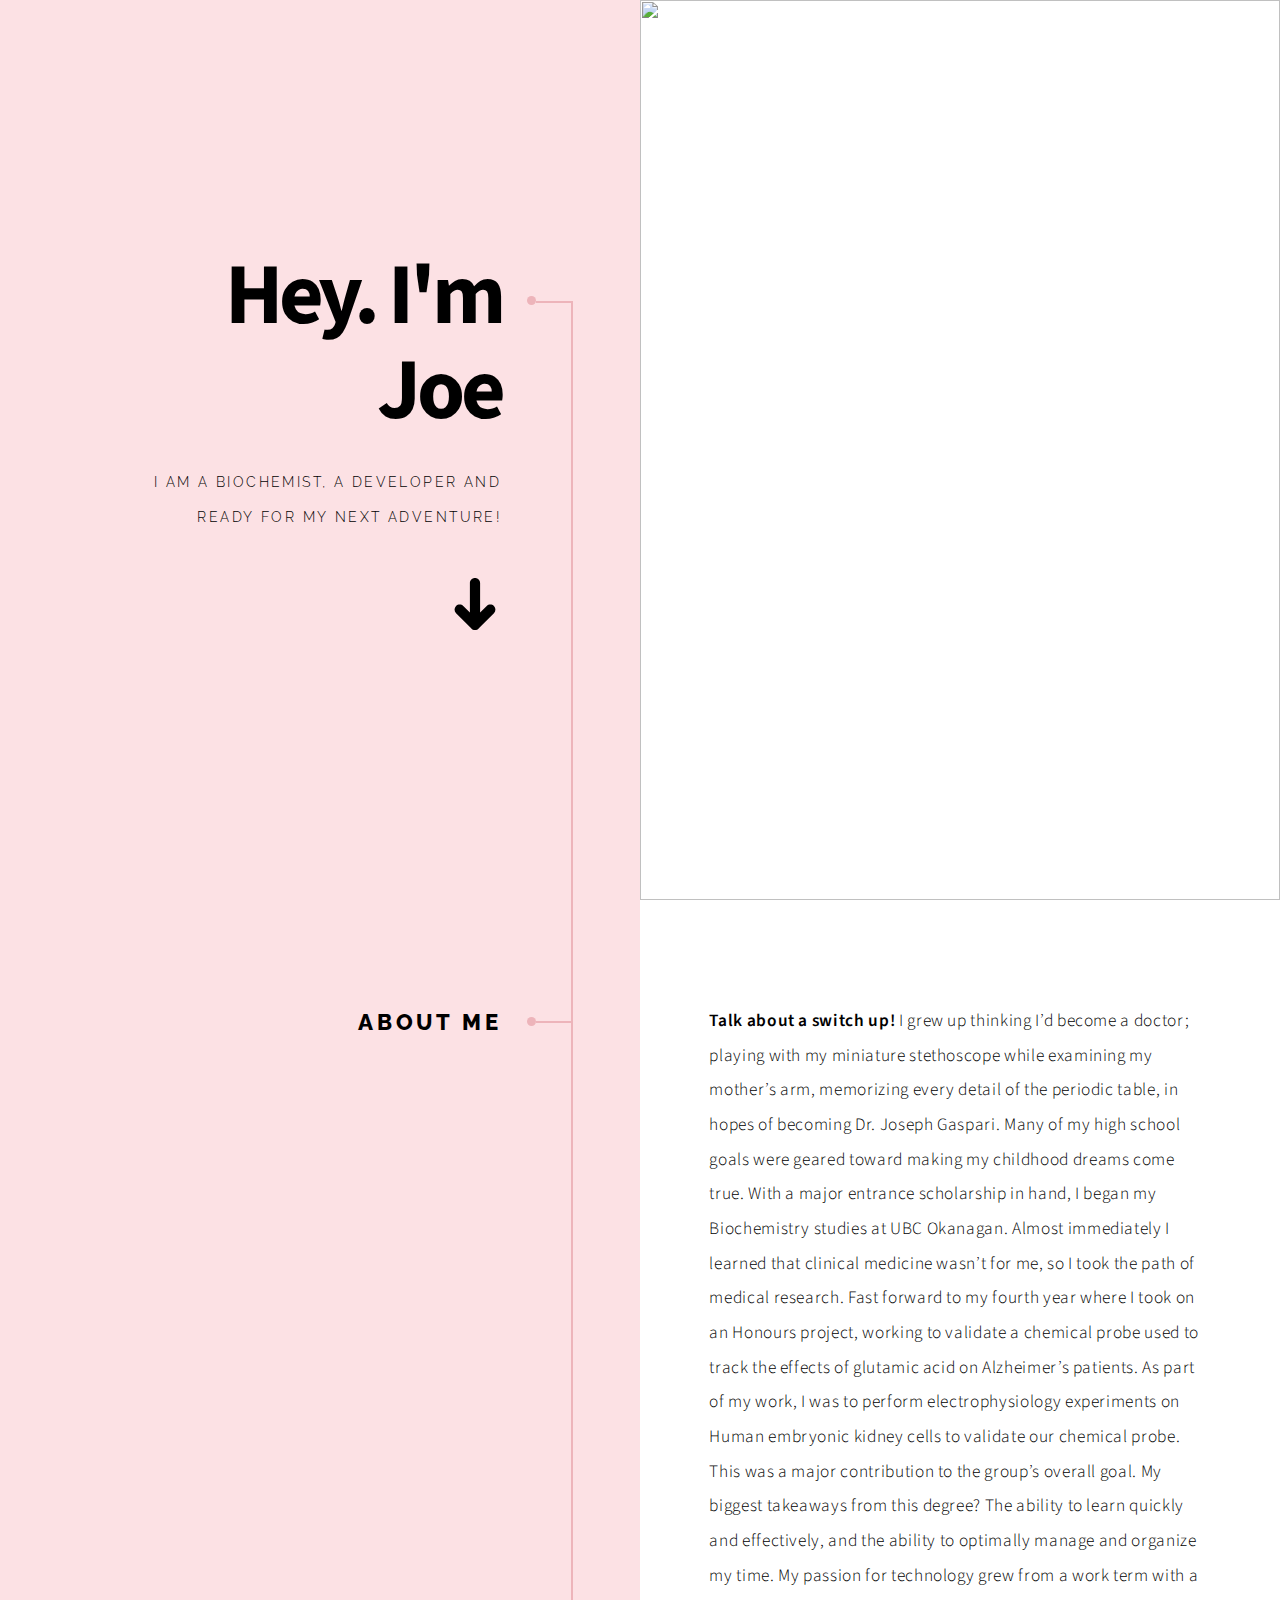
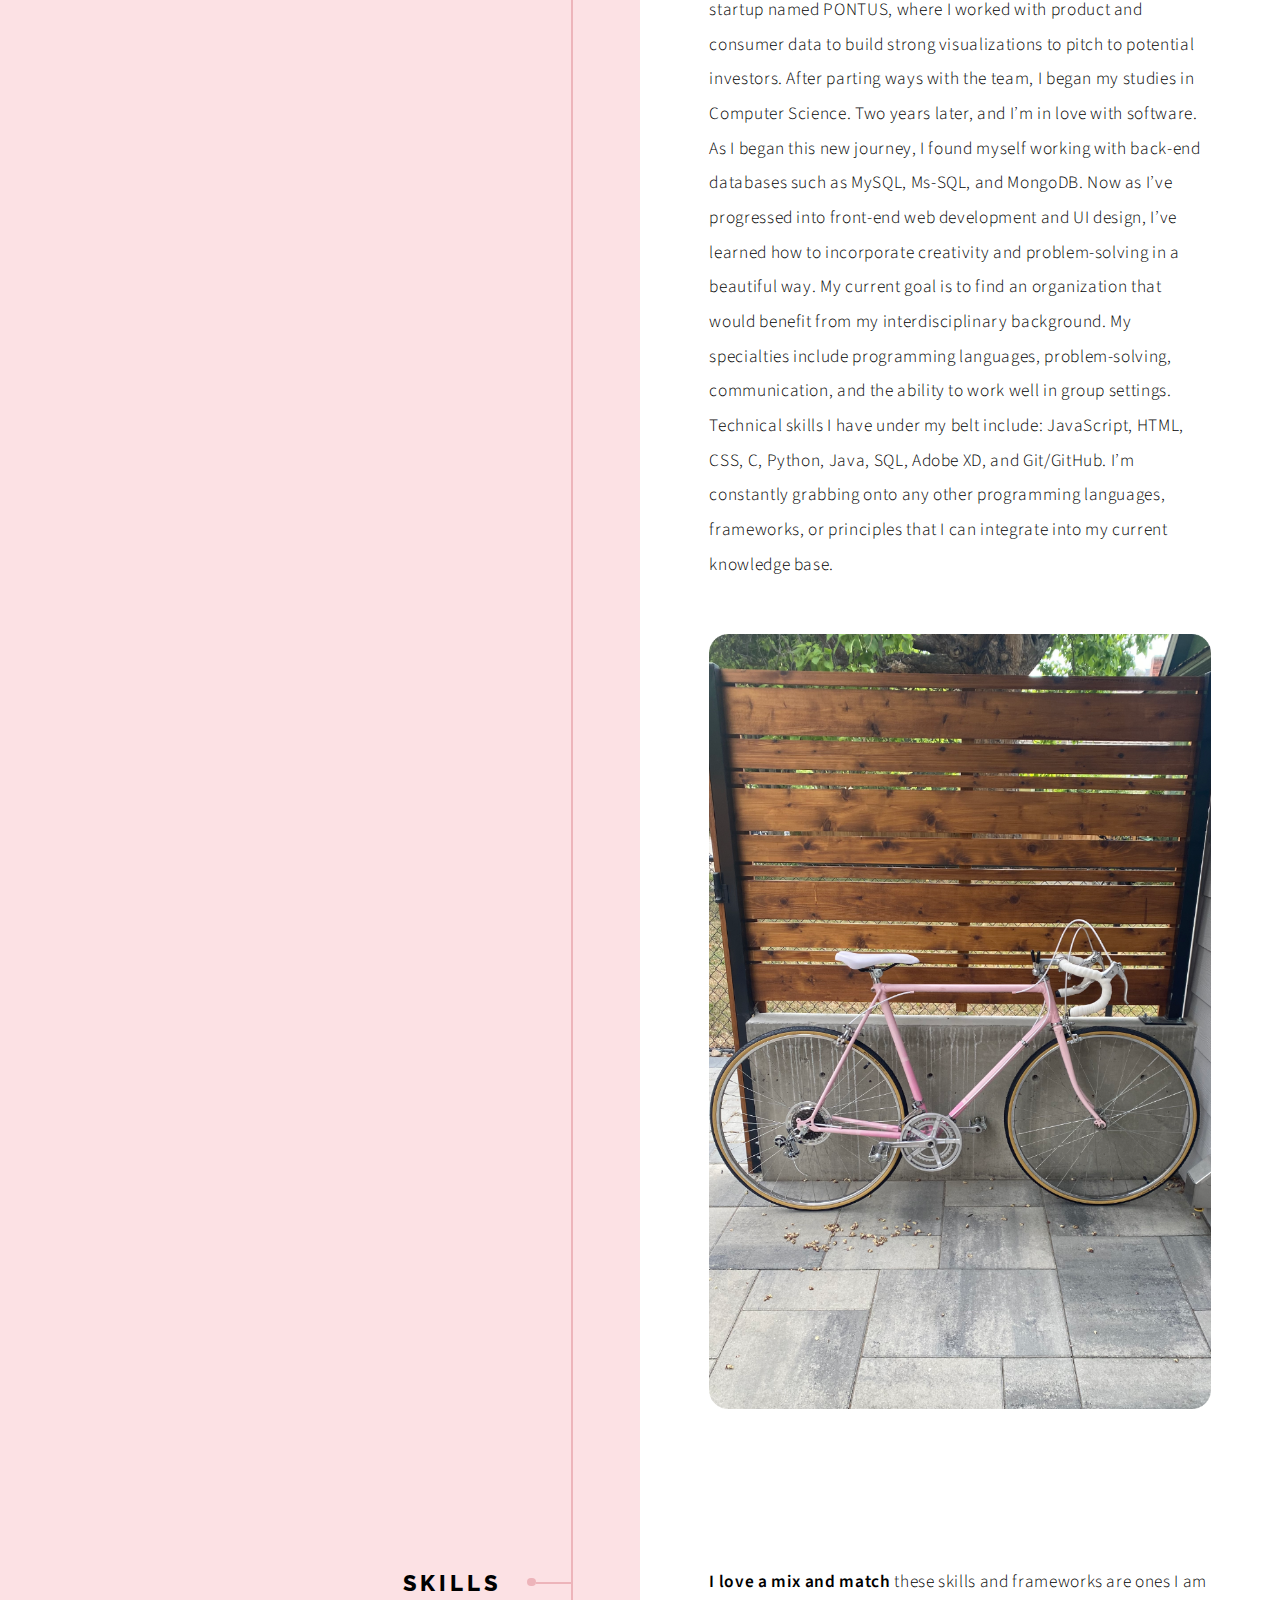
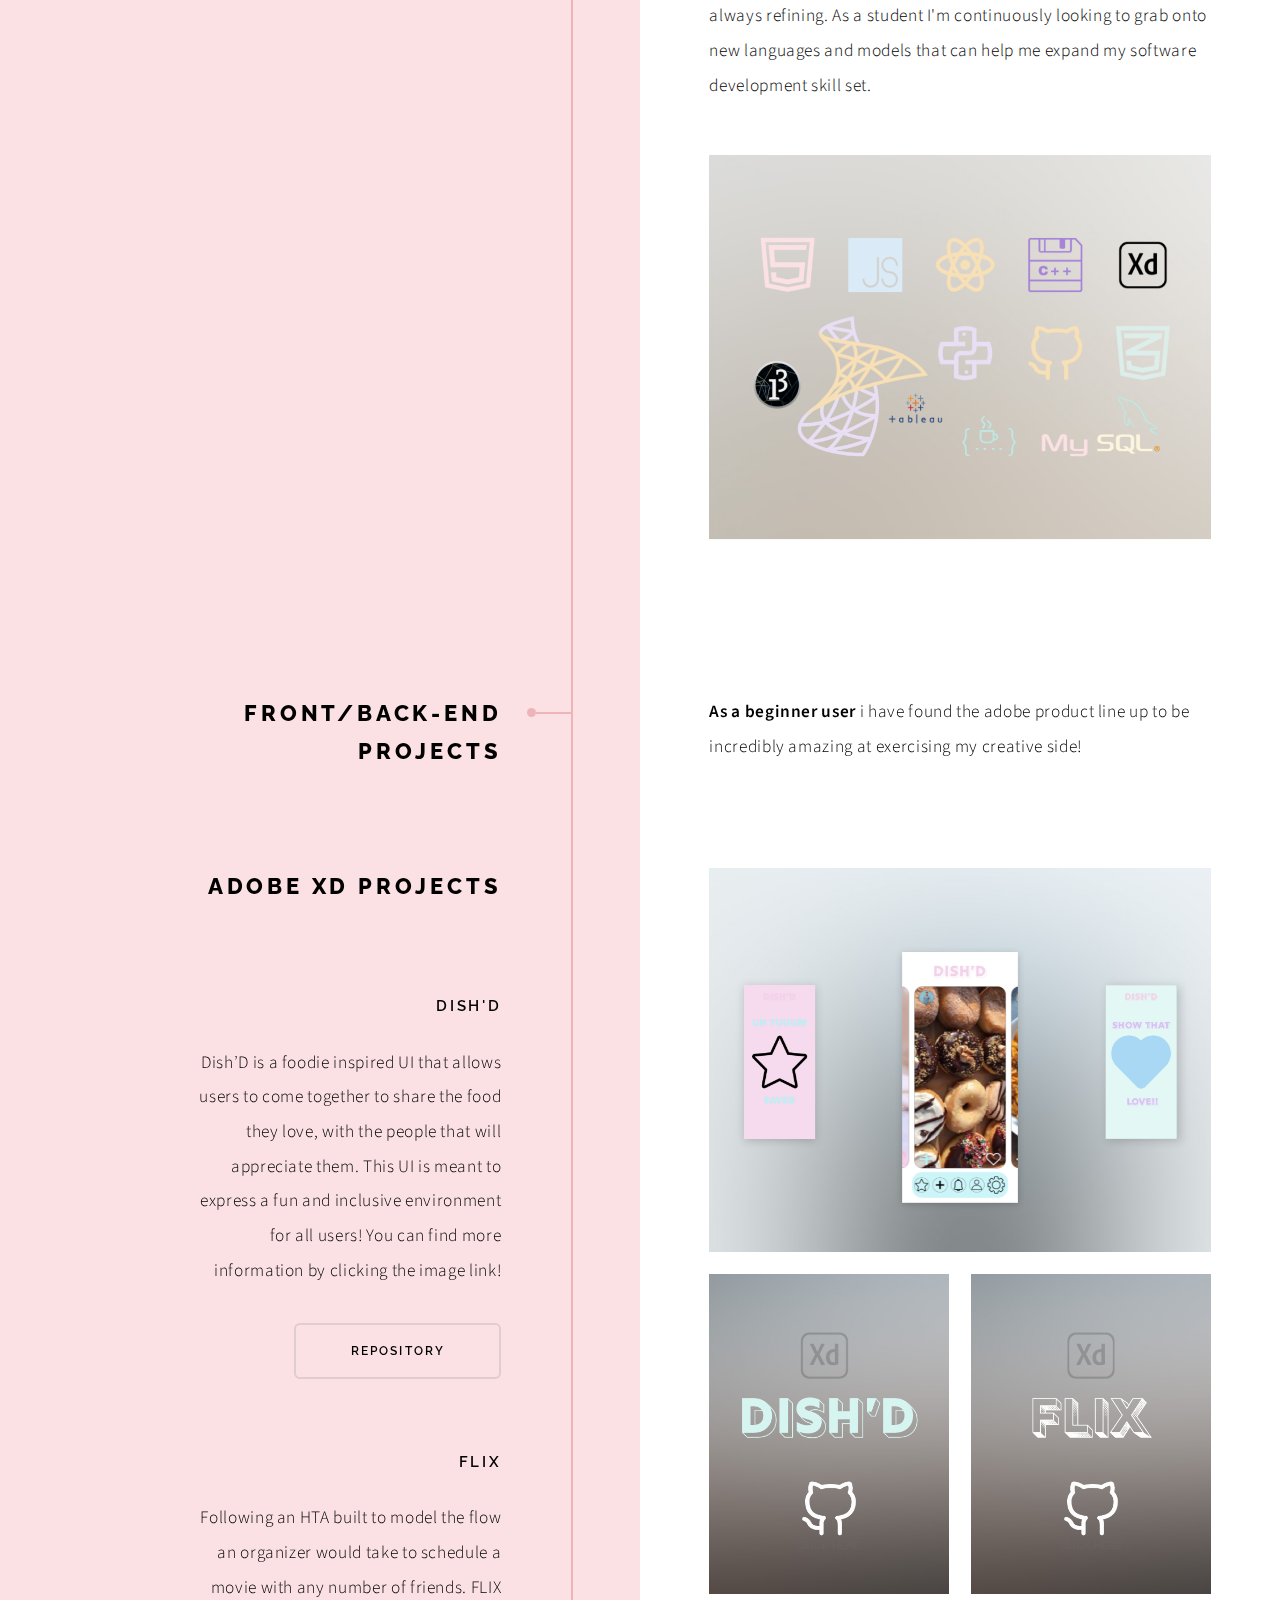
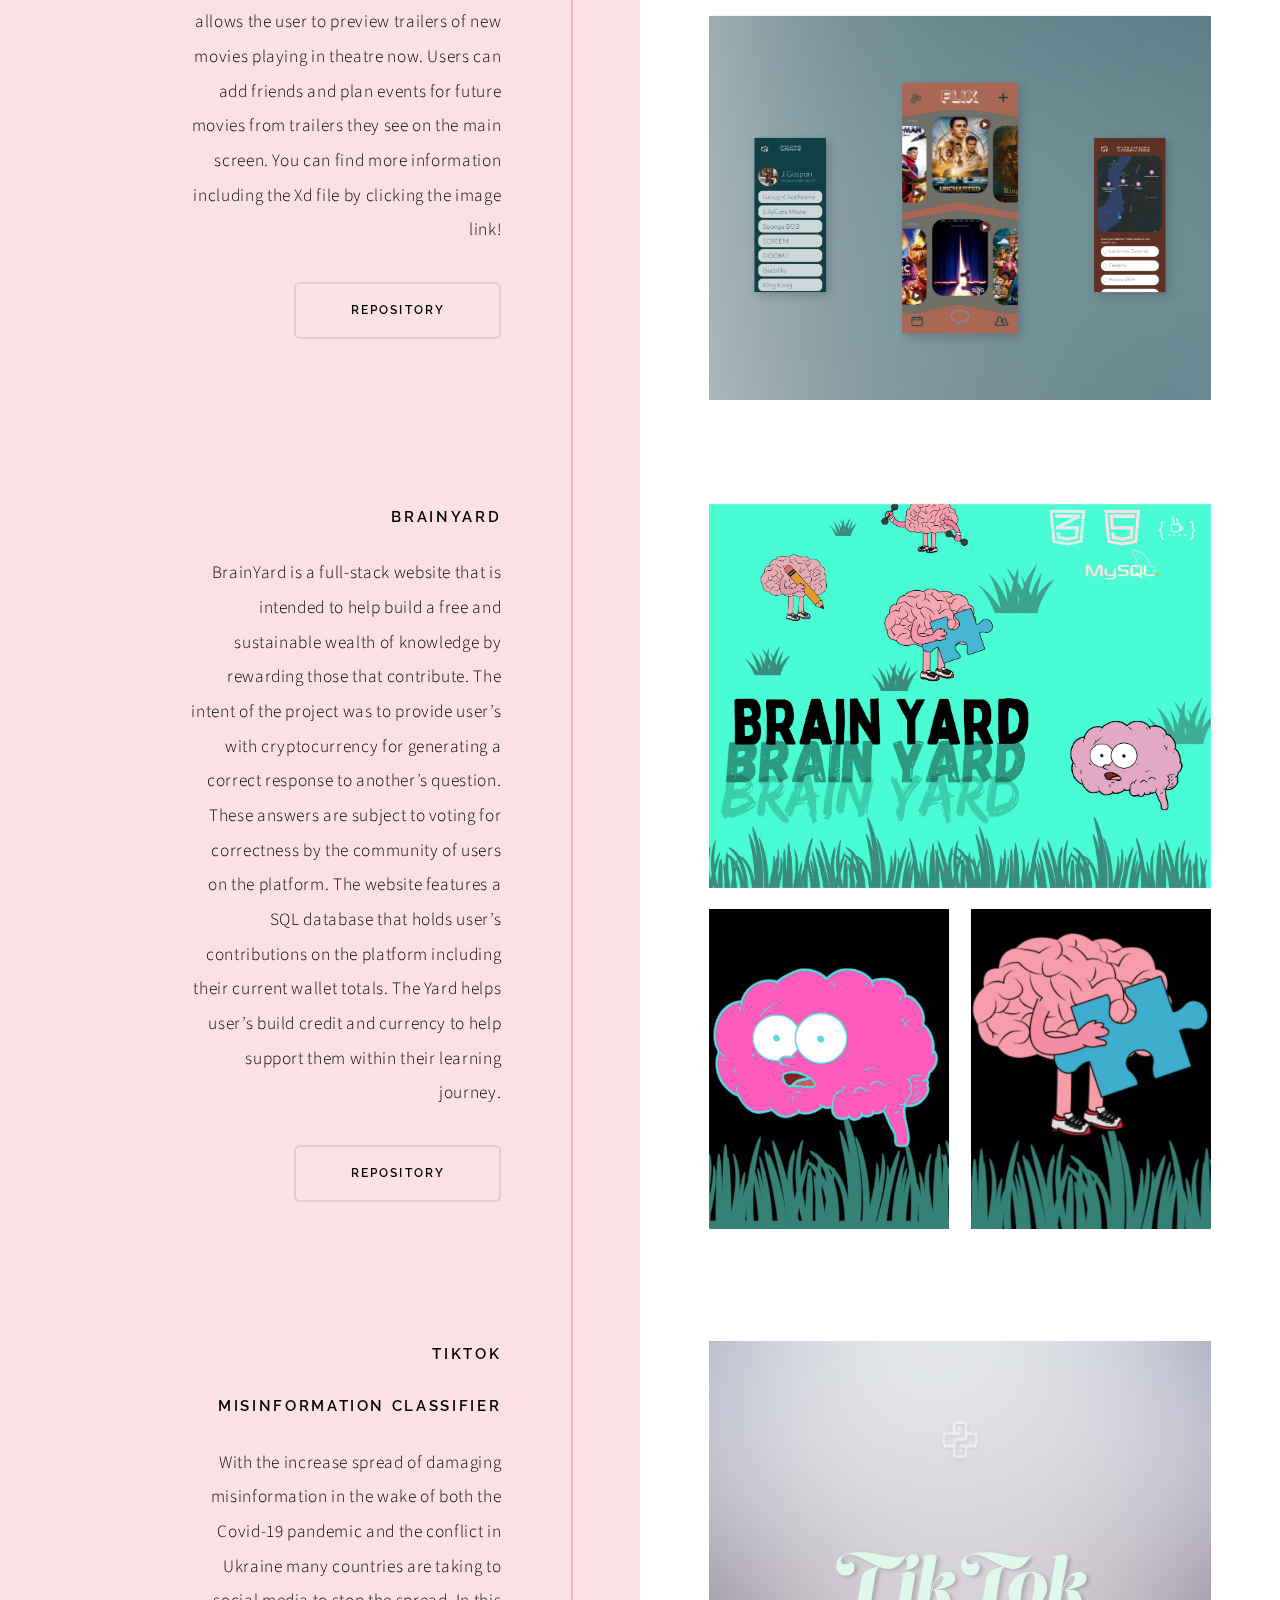
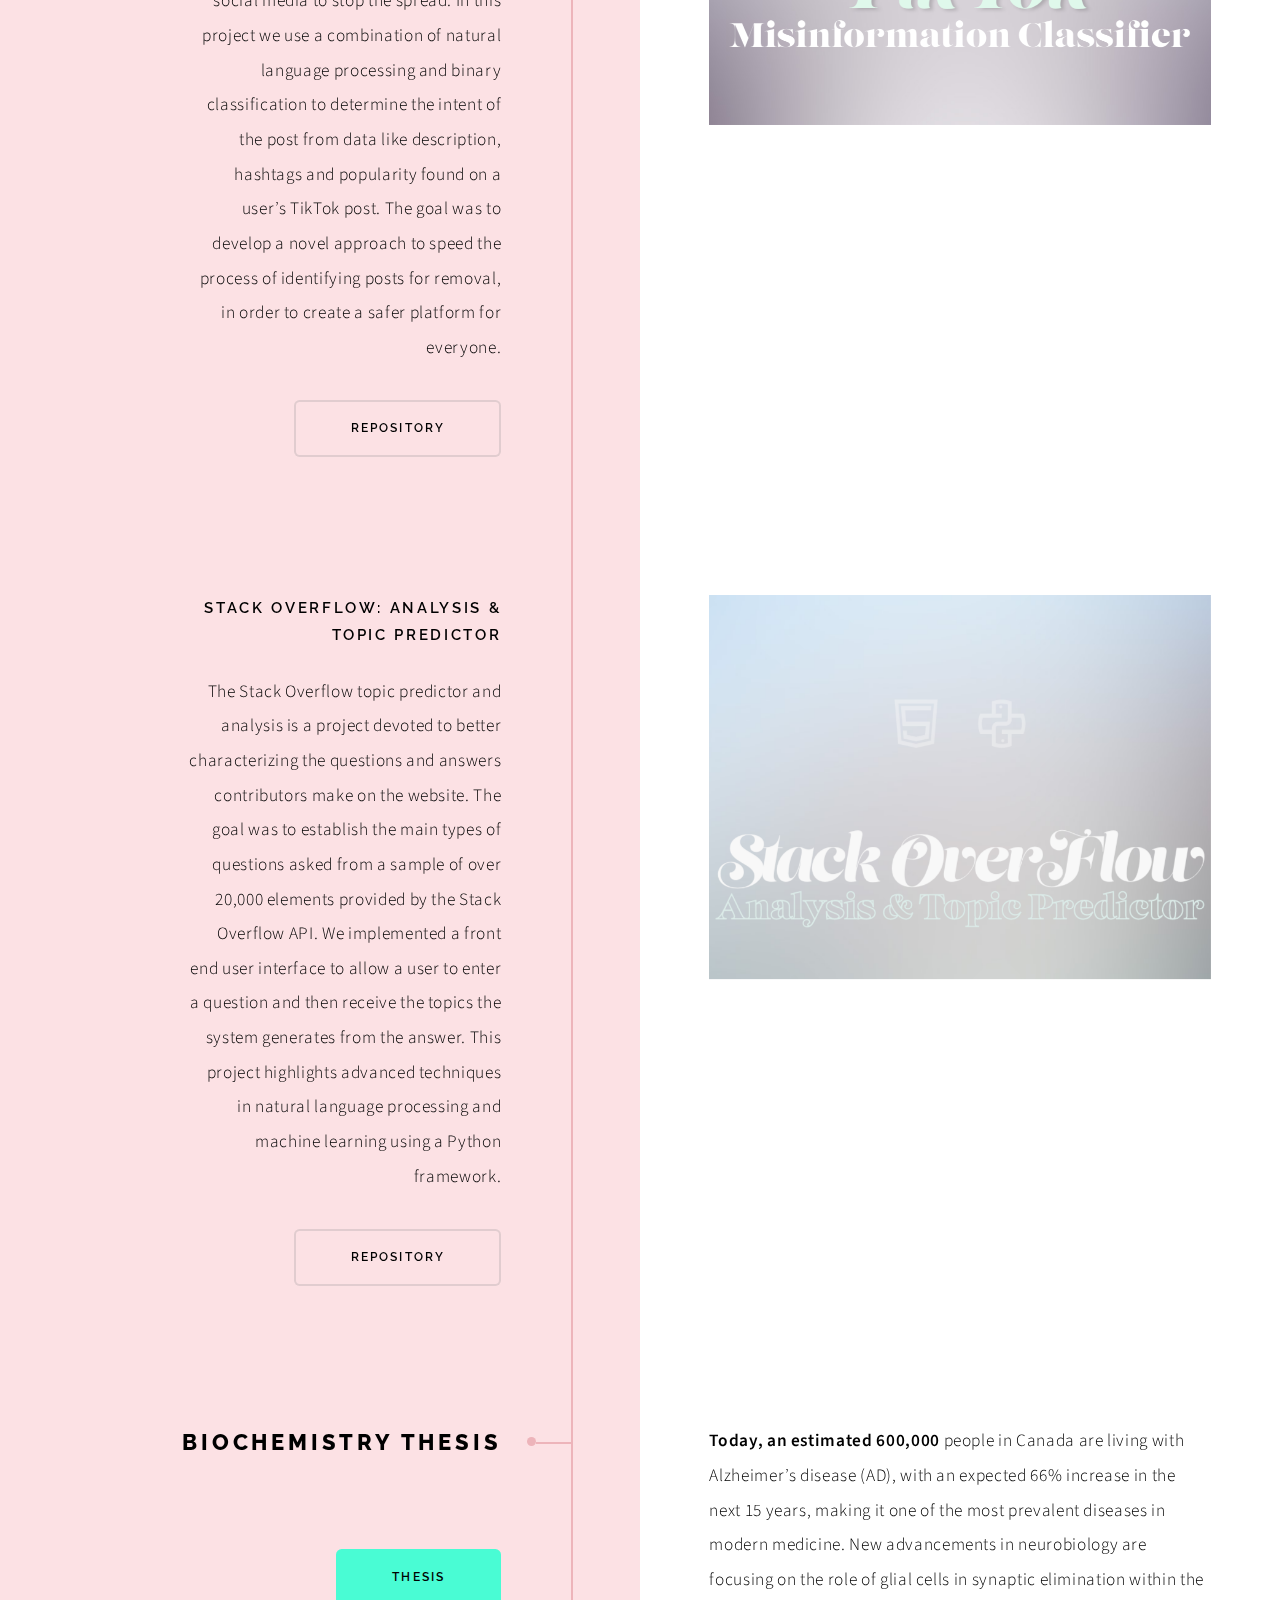
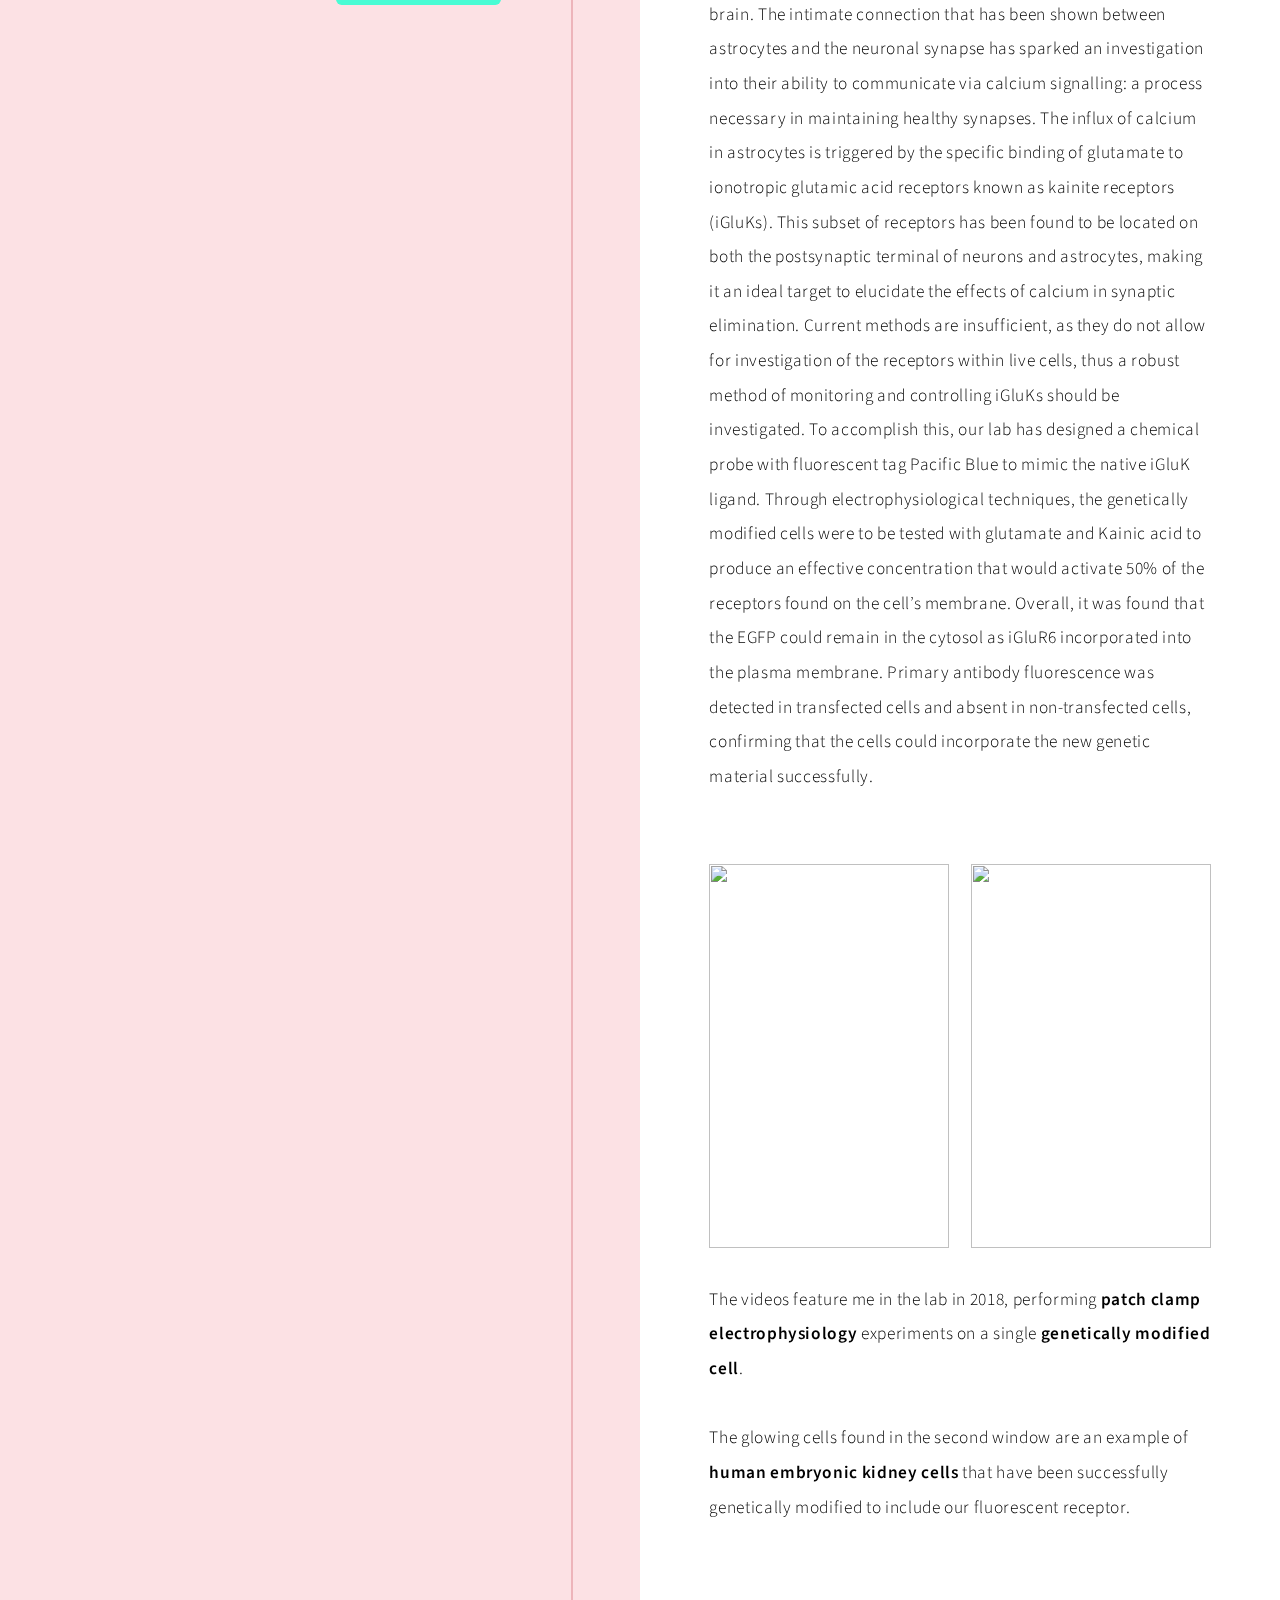
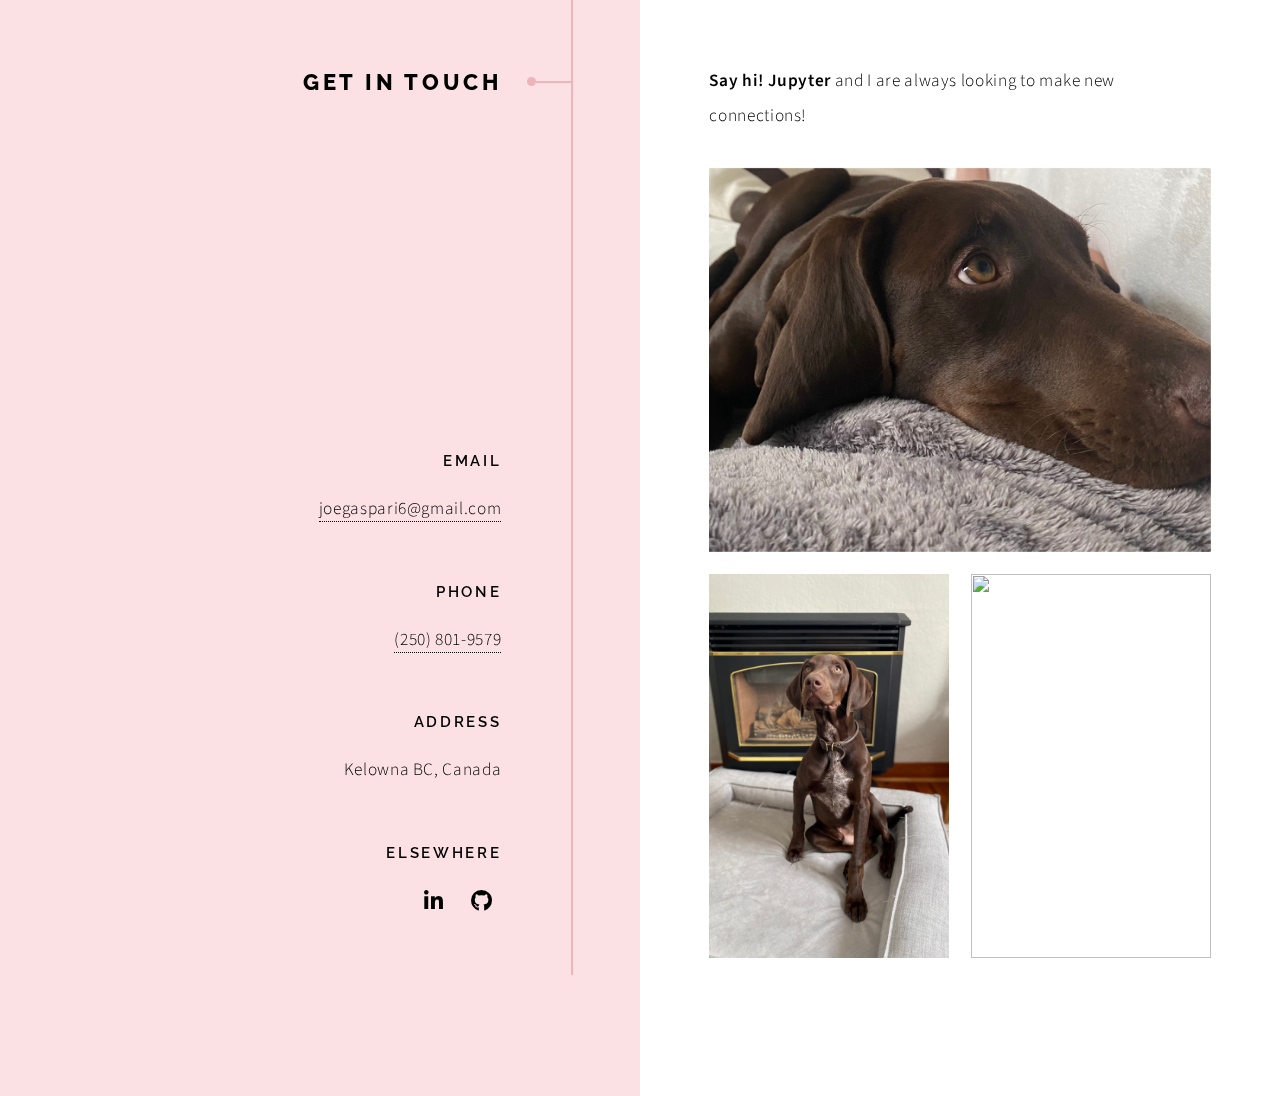
==== commit ba8e0ba7: "added tab icon" ====
--- a/index.html
+++ b/index.html
@@ -11,6 +11,7 @@
 		<meta name="viewport" content="width=device-width, initial-scale=1, user-scalable=no" />
 		<meta name="description" content="" />
 		<meta name="keywords" content="" />
+		<link rel="shortcut icon" type="image/png" href="images/tab.png" />
 		<link rel="stylesheet" href="assets/css/main.css" />
 	</head>
 	<body class="is-preload">
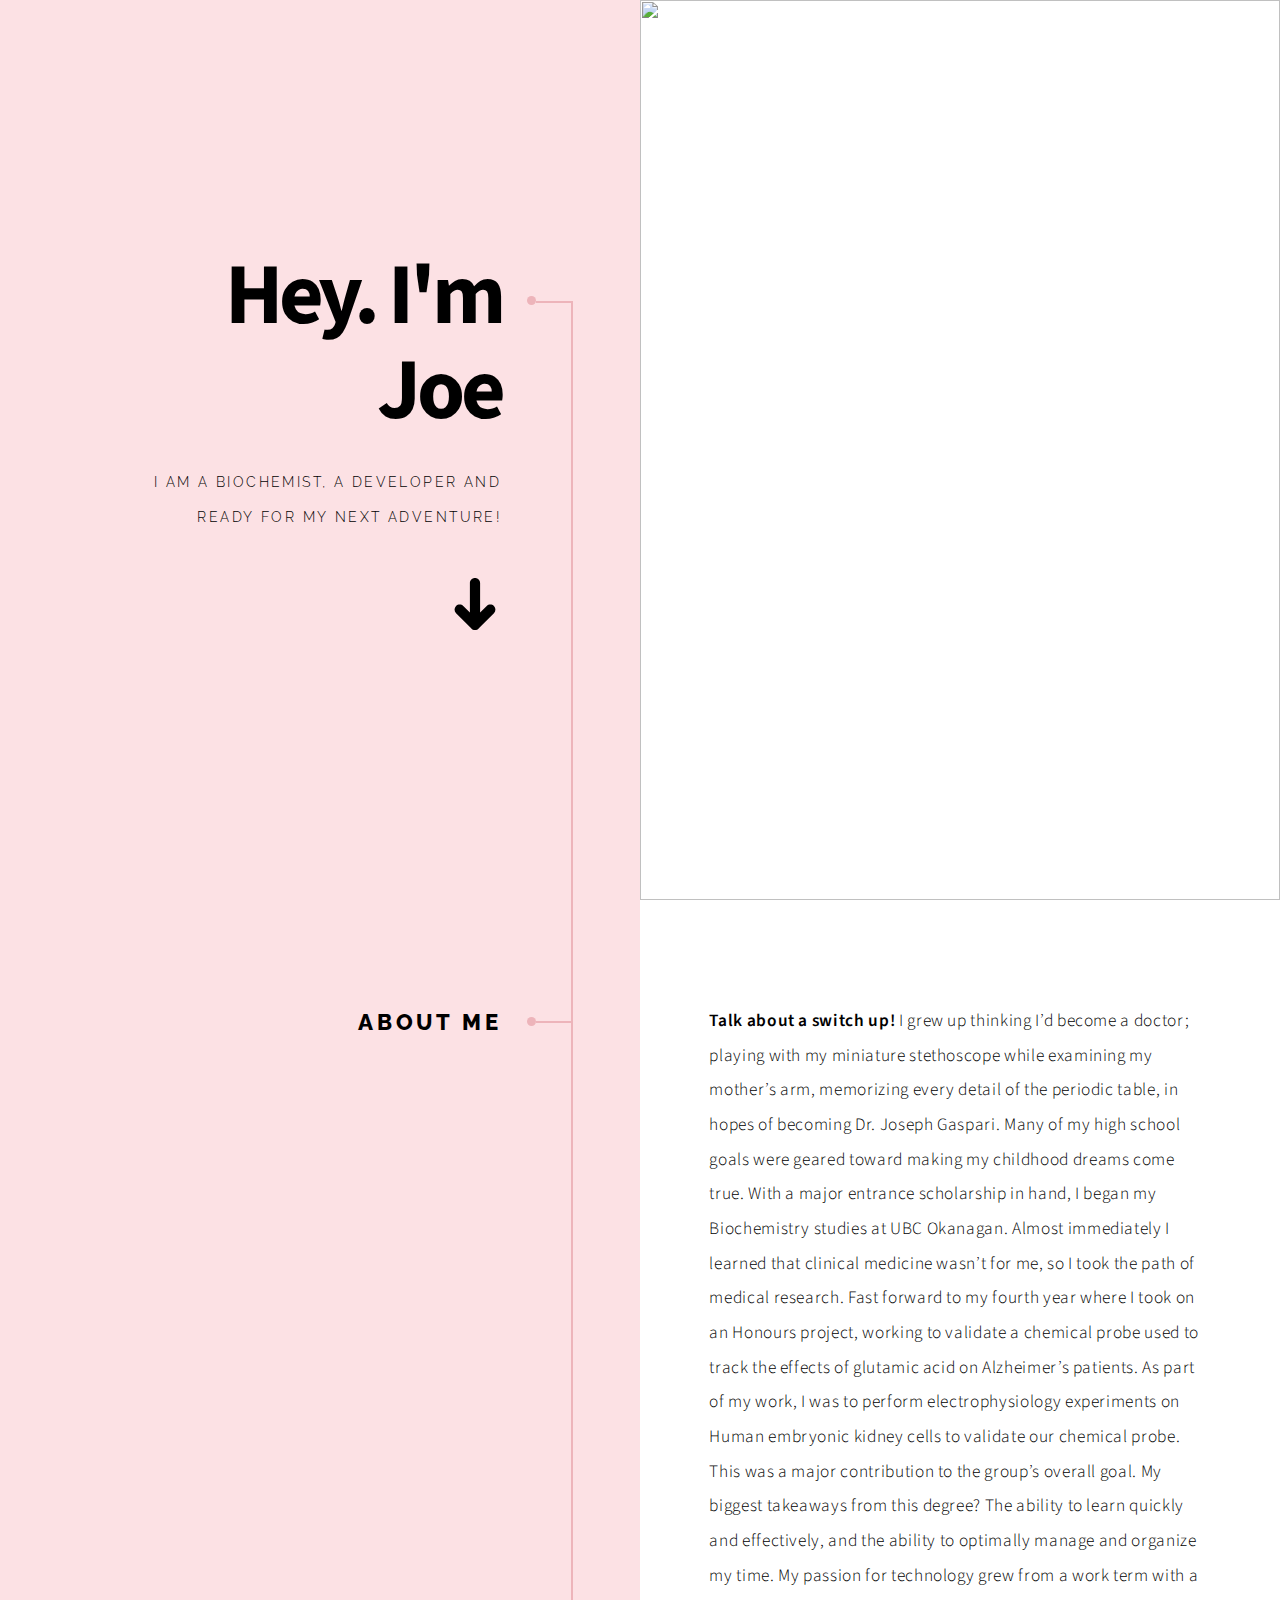
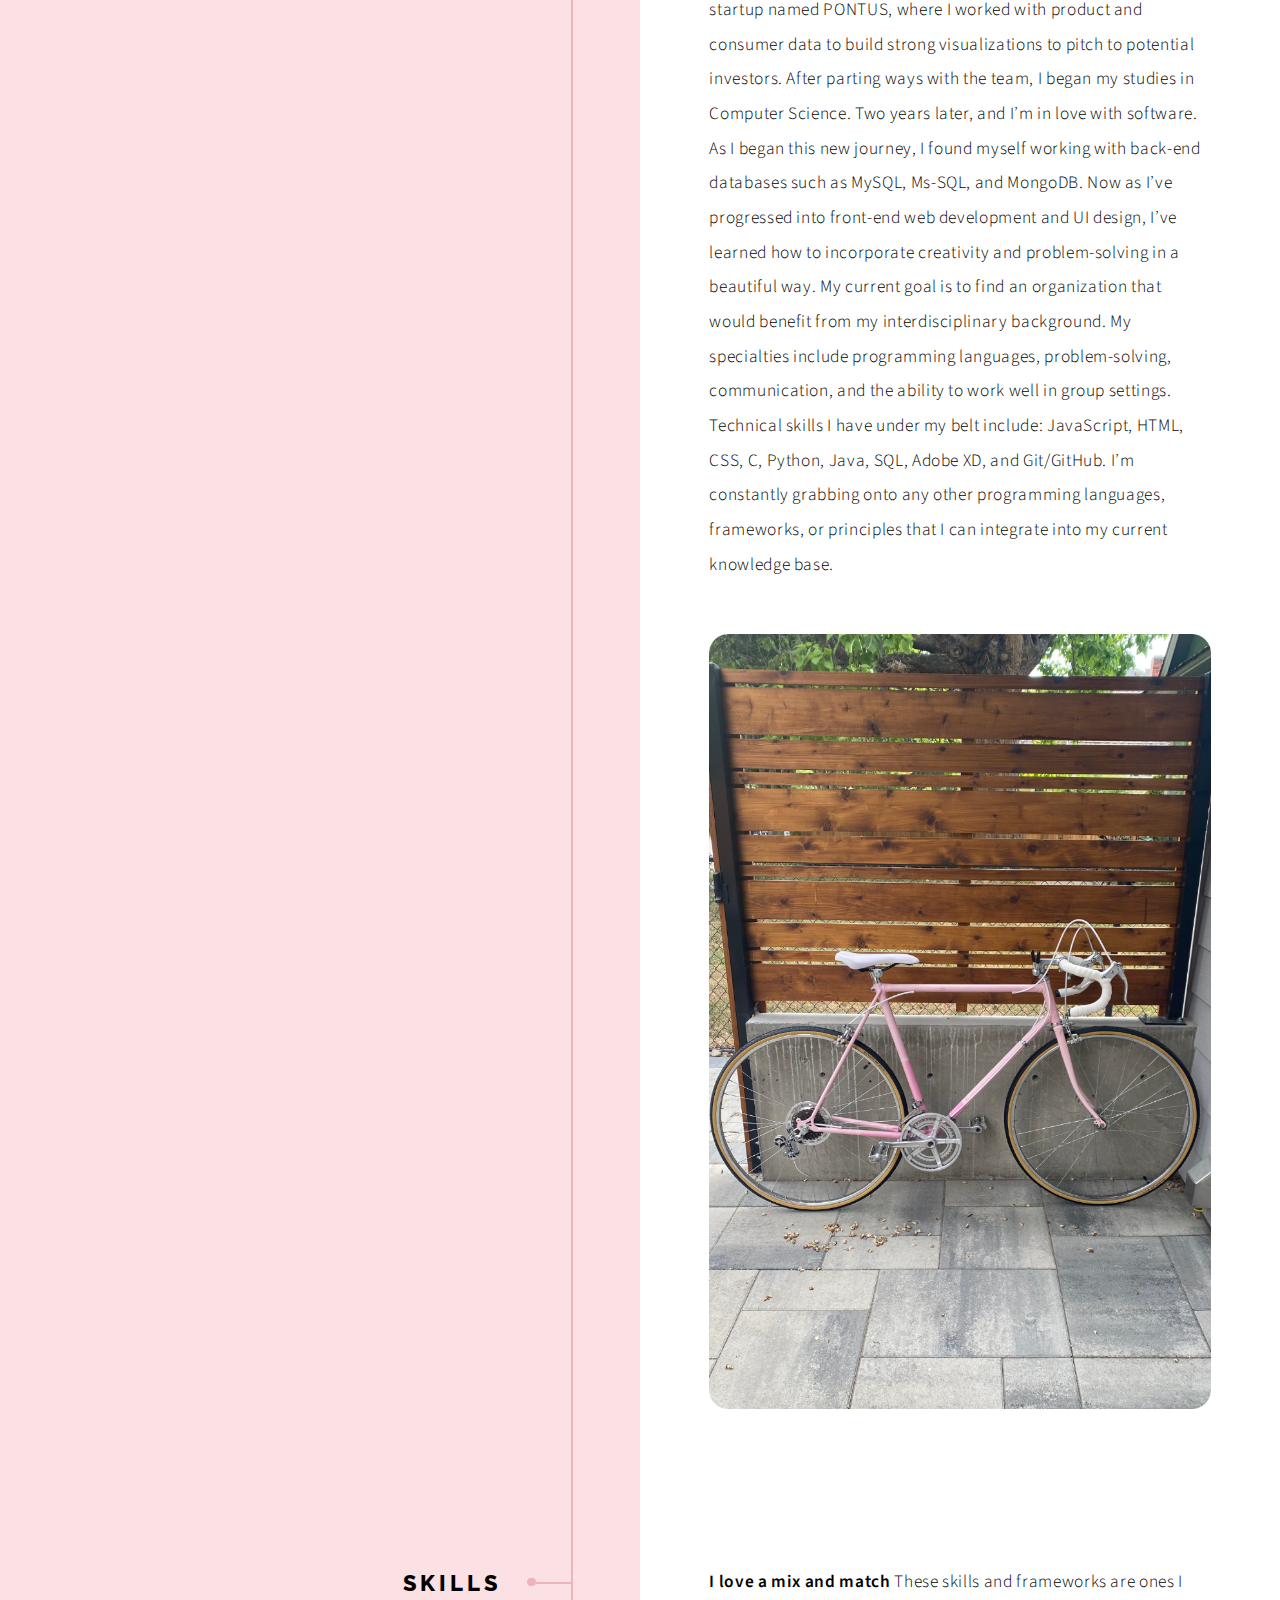
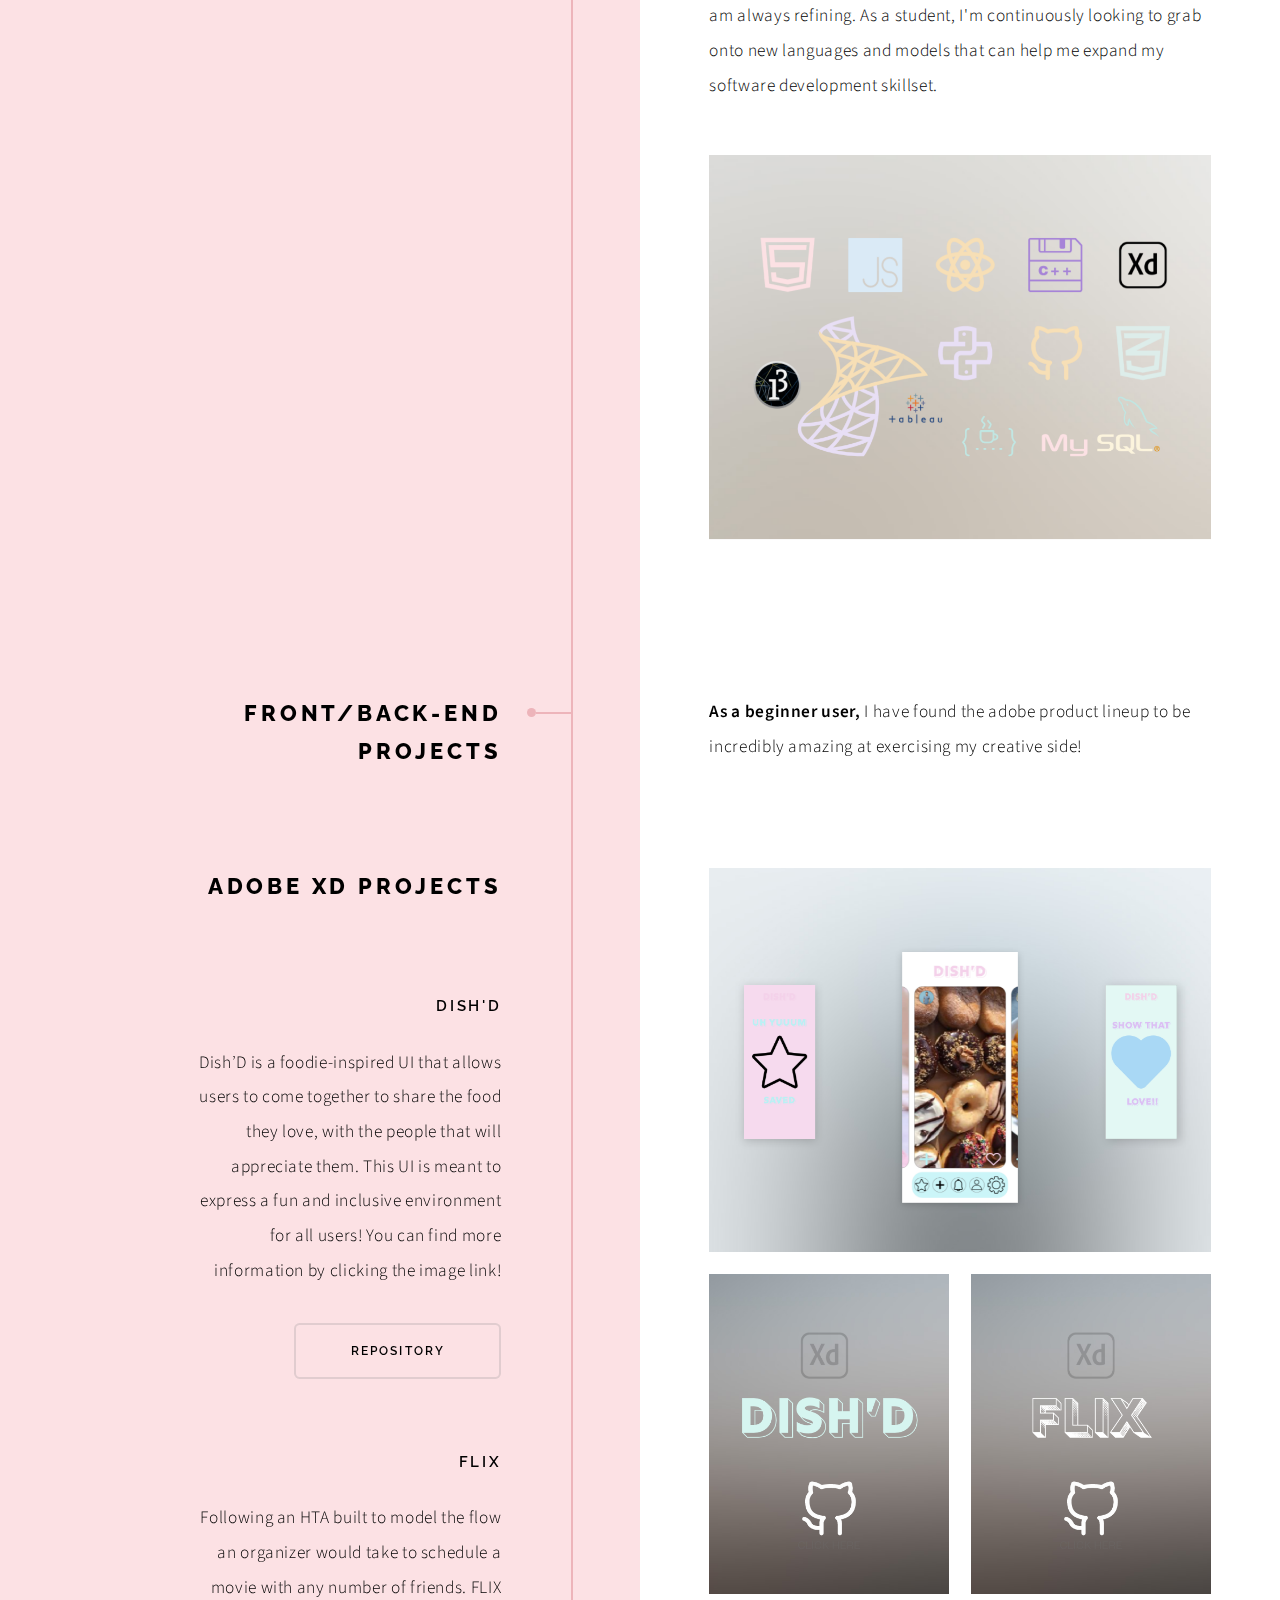
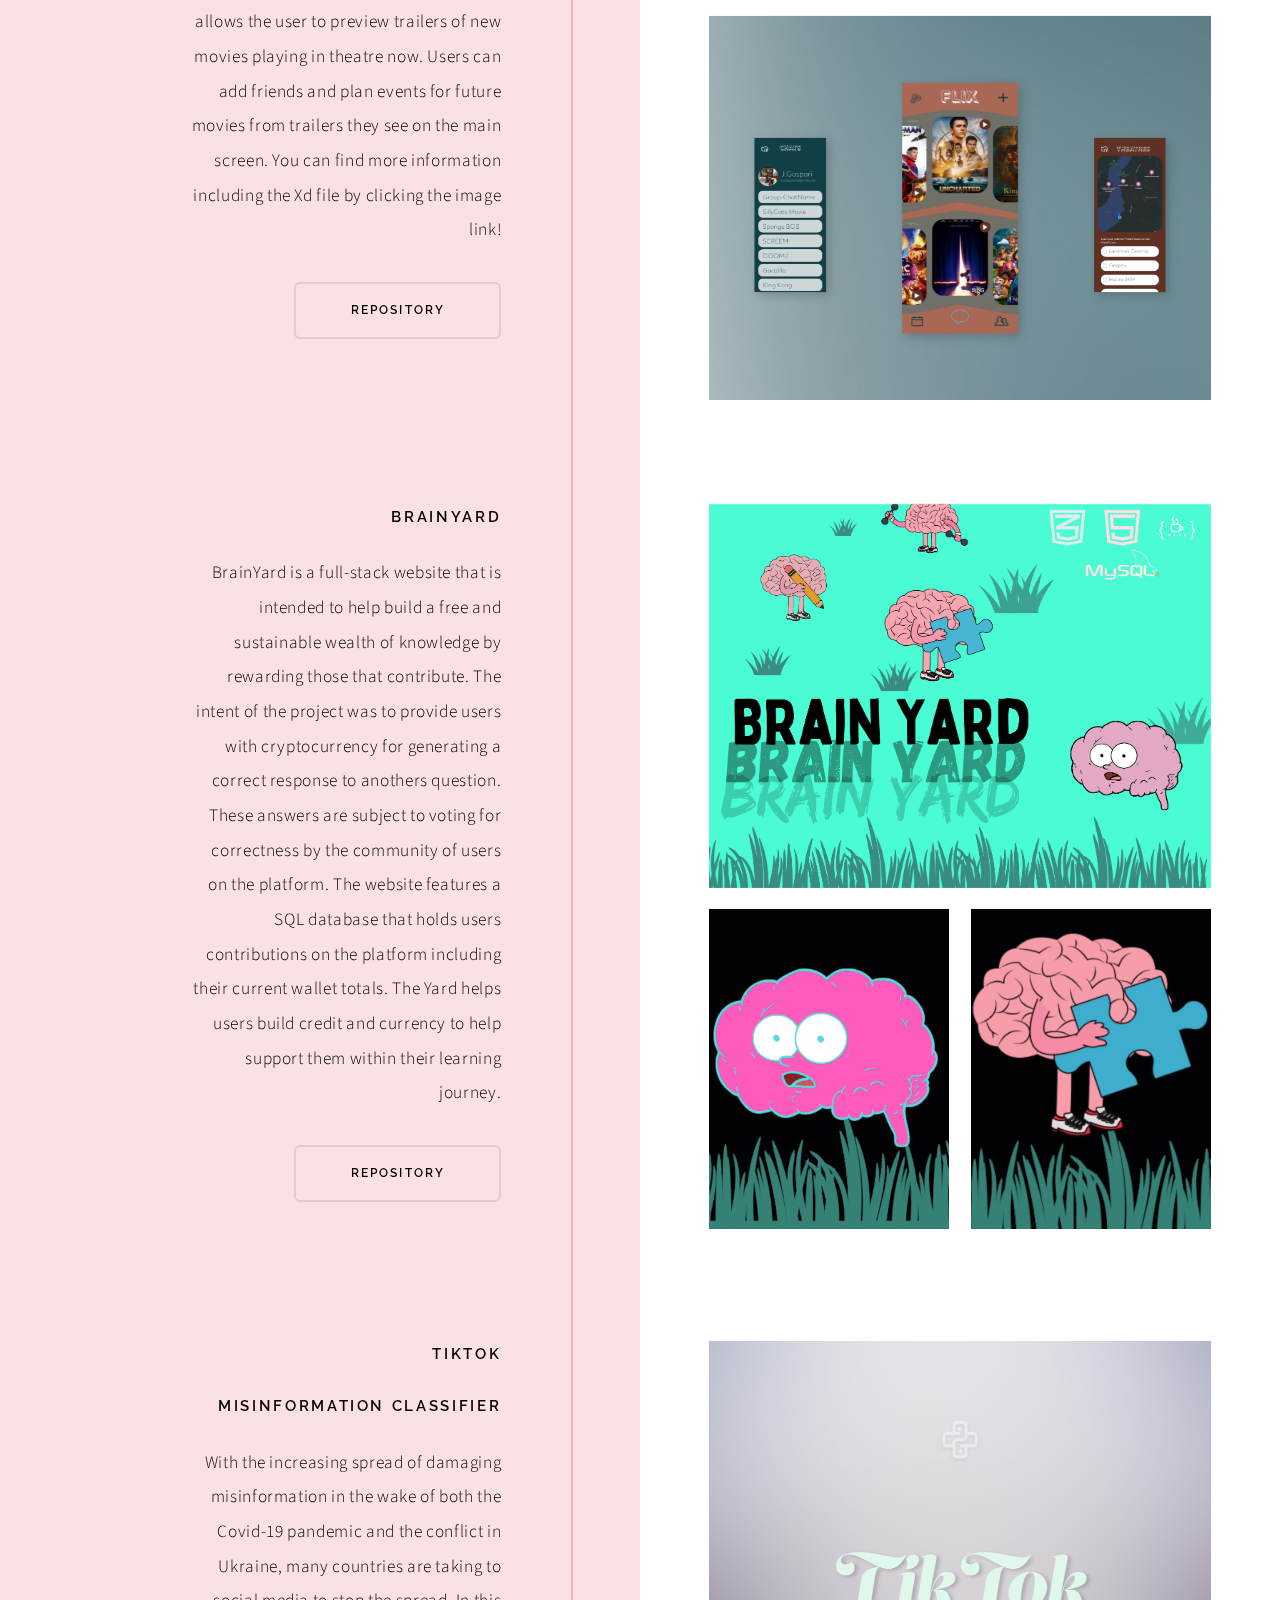
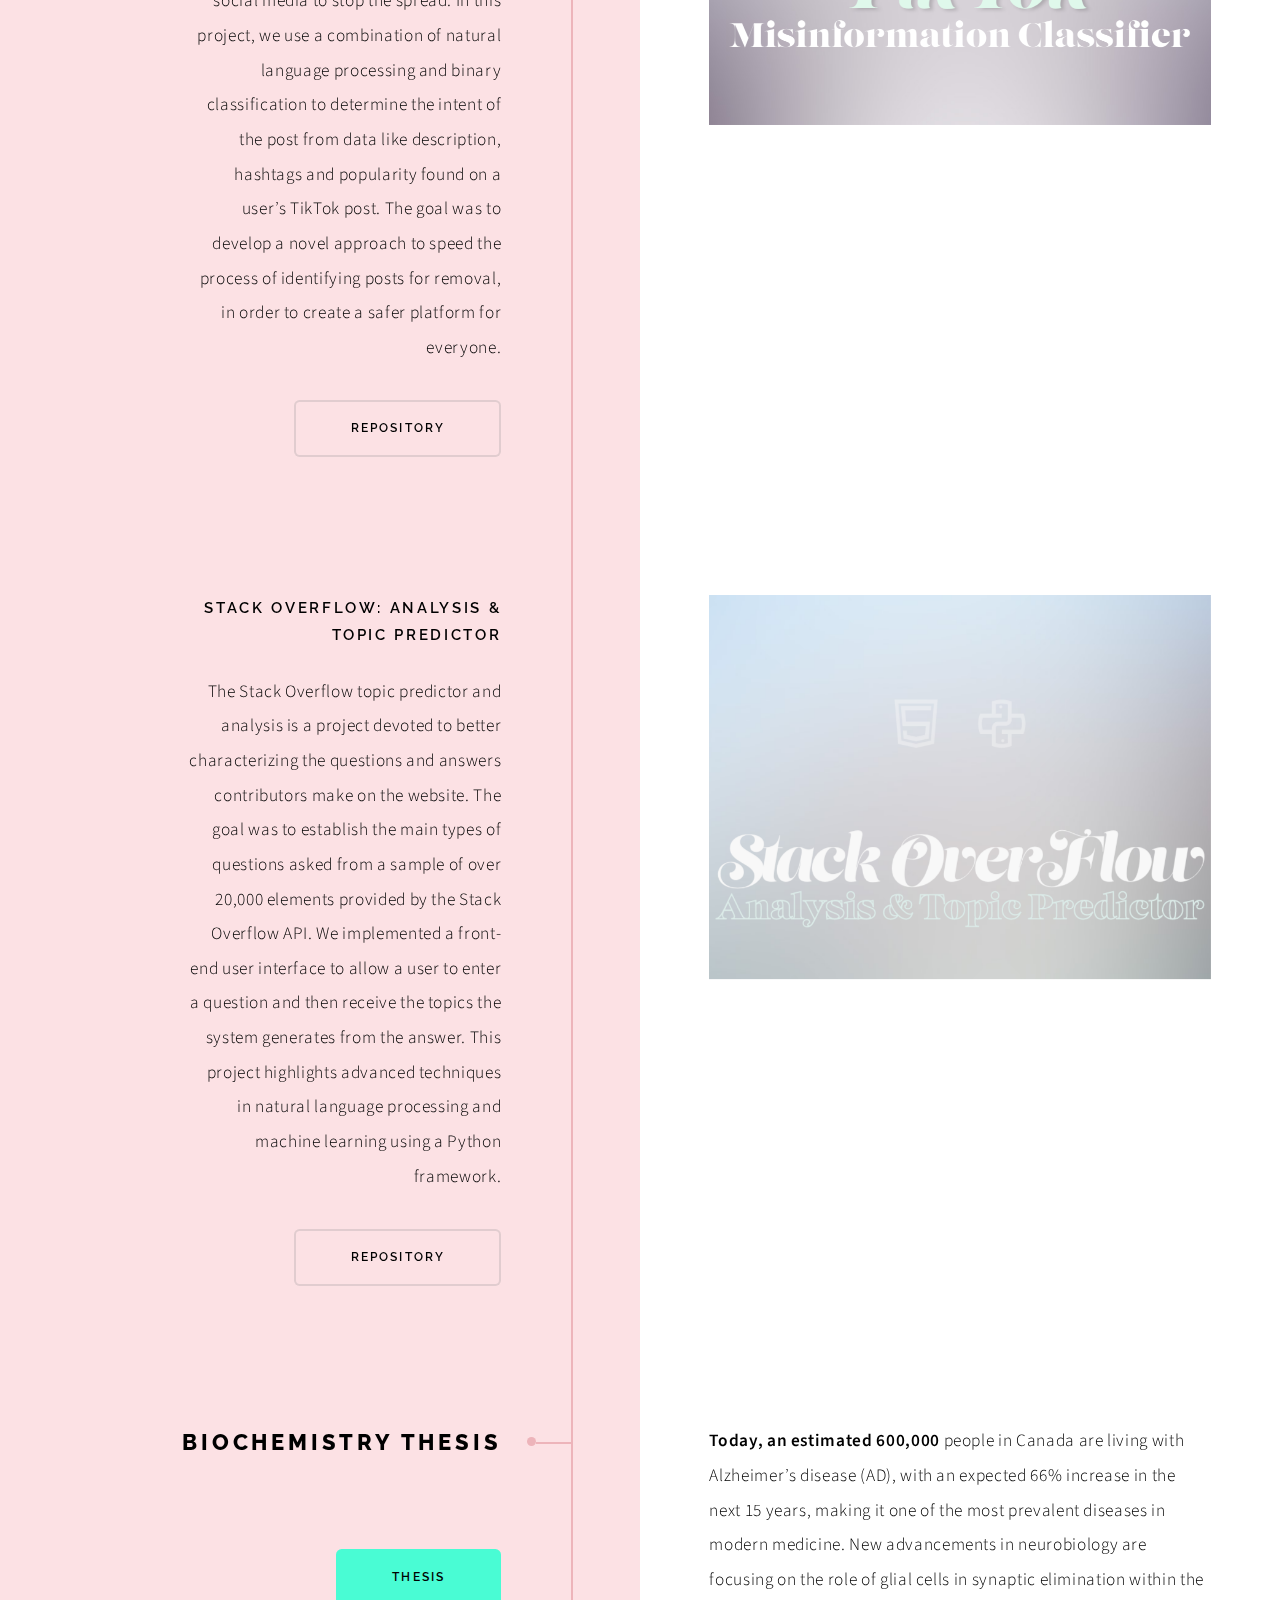
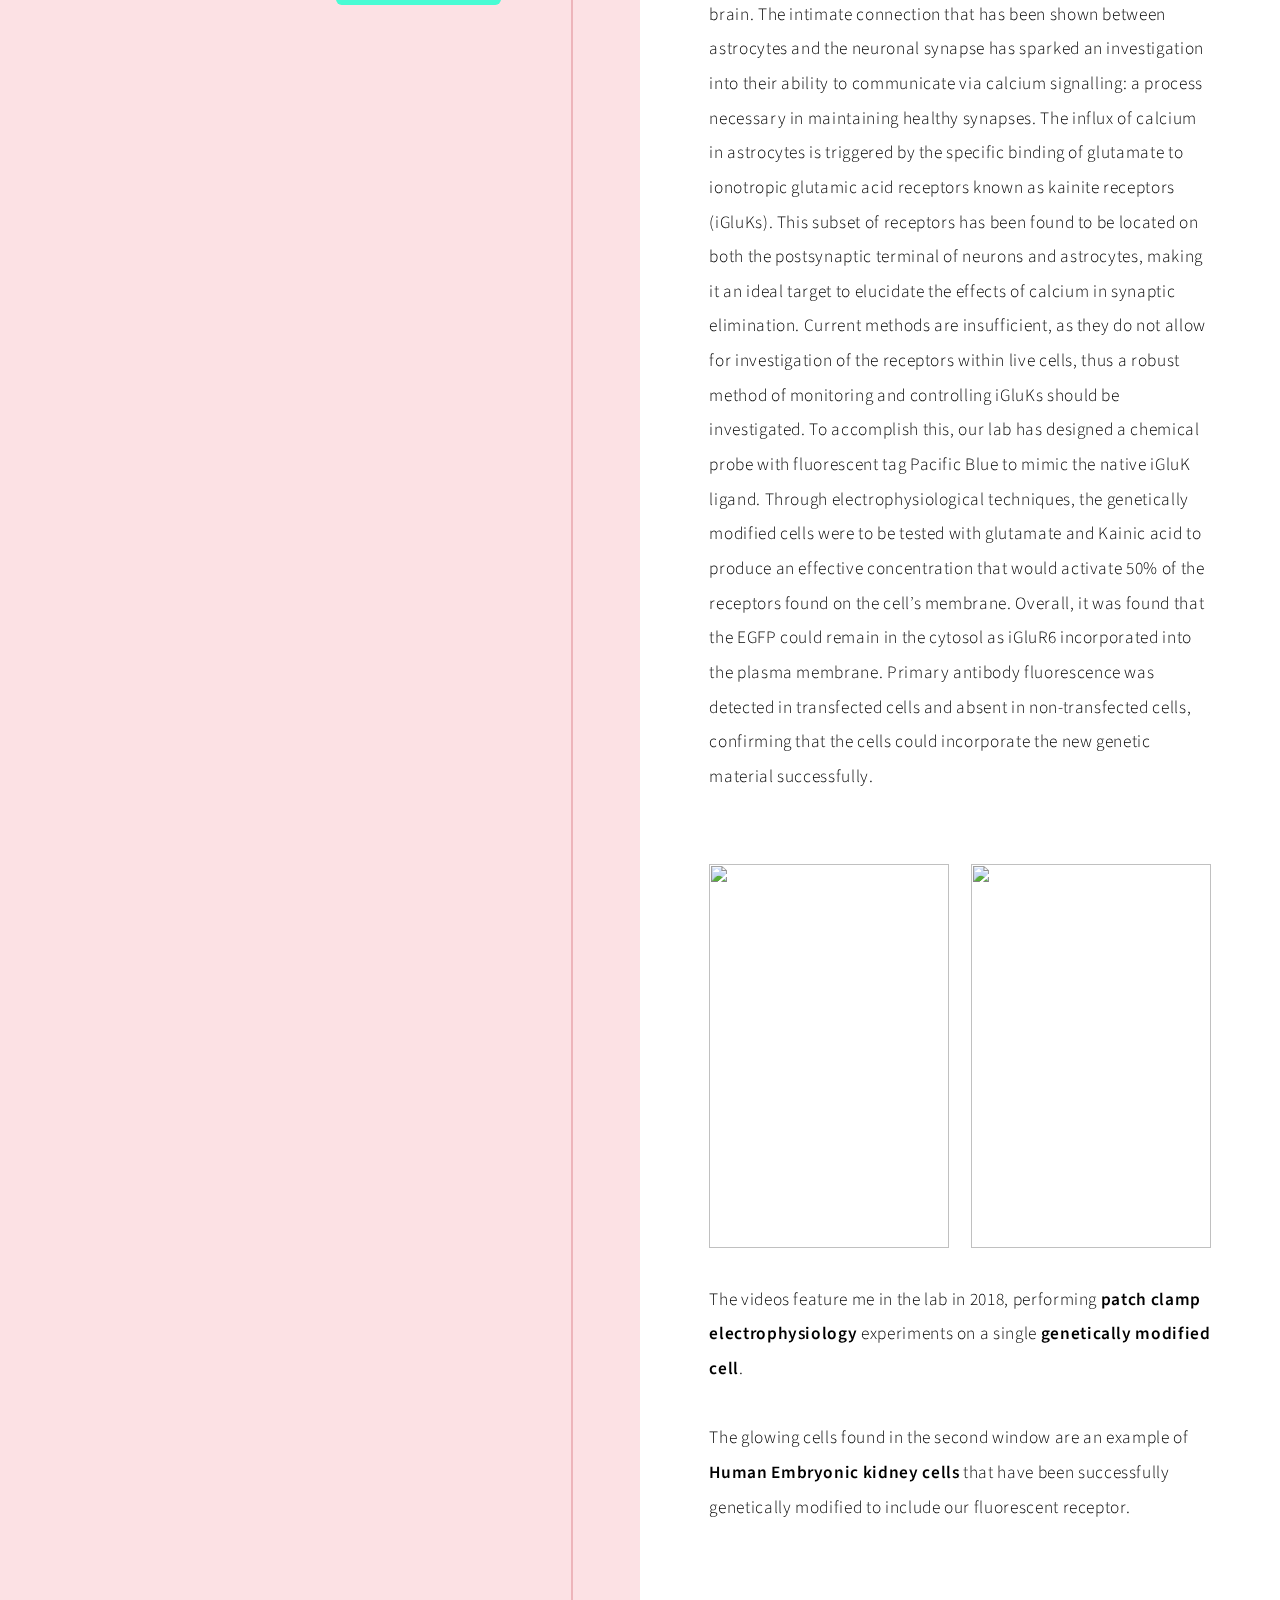
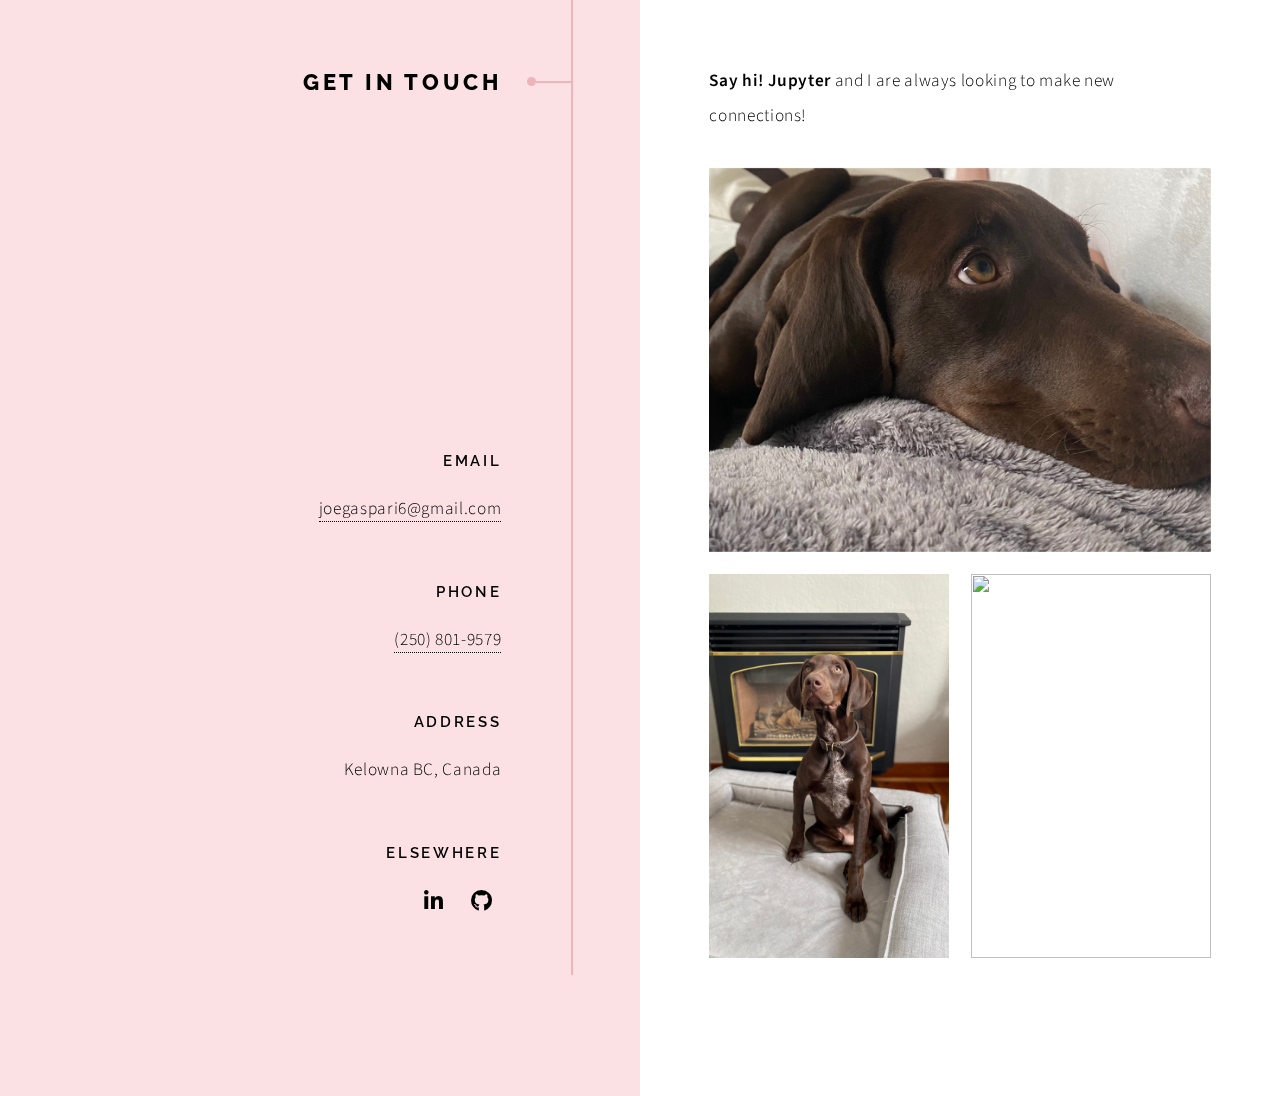
==== commit 5ff53bfe: "Fixing Grammar" ====
--- a/index.html
+++ b/index.html
@@ -69,7 +69,7 @@
 							<h2>Skills</h2>
 						</header>
 						<div class="content">
-							<p><strong>I love a mix and match</strong> these skills and frameworks are ones I am always refining. As a student I'm continuously looking to grab onto new languages and models that can help me expand my software development skill set.</p>
+							<p><strong>I love a mix and match</strong> These skills and frameworks are ones I am always refining. As a student, I'm continuously looking to grab onto new languages and models that can help me expand my software development skillset.</p>
 							<ul class="feature-icons">
 								<div class="gallery">
 									<a href="images/ddd.png" class="landscape"><img src="images/ddd.png" alt="" /></a>
@@ -85,7 +85,7 @@
 							<h2>Front/Back-end Projects</h2>
 						</header>
 						<div class="content">
-							<p><strong>As a beginner user</strong> i have found the adobe product line up to be incredibly amazing at exercising my creative side!</p>
+							<p><strong>As a beginner user,</strong> I have found the adobe product lineup to be incredibly amazing at exercising my creative side!</p>
 
 							<!-- Section -->
 								<section>
@@ -93,7 +93,7 @@
 									<header>
 										<h2>Adobe Xd Projects</h2>
 										<h3>Dish'd</h3>
-										<p>Dish’D is a foodie inspired UI that allows users to come together to share the food they love, with the people that will appreciate them. This UI is meant to express a fun and inclusive environment for all users! You can find more information by clicking the image link! </p>
+										<p>Dish’D is a foodie-inspired UI that allows users to come together to share the food they love, with the people that will appreciate them. This UI is meant to express a fun and inclusive environment for all users! You can find more information by clicking the image link! </p>
 										<ul class="actions">
 											<li><a href="https://github.com/joegaspari/adobeXD/tree/main/Dish'D" class="button large">Repository</a></li>
 										</ul>
@@ -121,7 +121,7 @@
 								<section>
 									<header>
 										<h3>BrainYard</h3>
-										<p>BrainYard is a full-stack website that is intended to help build a free and sustainable wealth of knowledge by rewarding those that contribute. The intent of the project was to provide user’s with cryptocurrency for generating a correct response to another’s question. These answers are subject to voting for correctness by the community of users on the platform. The website features a SQL database that holds user’s contributions on the platform including their current wallet totals. The Yard helps user’s build credit and currency to help support them within their learning journey.</p>
+										<p>BrainYard is a full-stack website that is intended to help build a free and sustainable wealth of knowledge by rewarding those that contribute. The intent of the project was to provide users with cryptocurrency for generating a correct response to anothers question. These answers are subject to voting for correctness by the community of users on the platform. The website features a SQL database that holds users contributions on the platform including their current wallet totals. The Yard helps users build credit and currency to help support them within their learning journey.</p>
 										<ul class="actions">
 											<li><a href="https://github.com/joegaspari/BrainYard" class="button large">Repository</a></li>
 										</ul>
@@ -139,7 +139,7 @@
 									<header>
 										<h3>TikTok</h3>
 										<h3>Misinformation Classifier</h3>
-										<p>With the increase spread of damaging misinformation in the wake of both the Covid-19 pandemic and the conflict in Ukraine many countries are taking to social media to stop the spread. In this project we use a combination of natural language processing and binary classification to determine the intent of the post from data like description, hashtags and popularity found on a user’s TikTok post. The goal was to develop a novel approach to speed the process of identifying posts for removal, in order to create a safer platform for everyone.</p>
+										<p>With the increasing spread of damaging misinformation in the wake of both the Covid-19 pandemic and the conflict in Ukraine, many countries are taking to social media to stop the spread. In this project, we use a combination of natural language processing and binary classification to determine the intent of the post from data like description, hashtags and popularity found on a user’s TikTok post. The goal was to develop a novel approach to speed the process of identifying posts for removal, in order to create a safer platform for everyone.</p>
 										<ul class="actions">
 											<li><a href="https://github.com/joegaspari/Misinformation_tiktok" class="button large">Repository</a></li>
 										</ul>
@@ -154,7 +154,7 @@
 								<section>
 									<header>
 										<h3>Stack Overflow: Analysis & Topic Predictor</h3>
-										<p>The Stack Overflow topic predictor and analysis is a project devoted to better characterizing the questions and answers contributors make on the website. The goal was to establish the main types of questions asked from a sample of over 20,000 elements provided by the Stack Overflow API. We implemented a front end user interface to allow a user to enter a question and then receive the topics the system generates from the answer. This project highlights advanced techniques in natural language processing and machine learning using a Python framework. </p>
+										<p>The Stack Overflow topic predictor and analysis is a project devoted to better characterizing the questions and answers contributors make on the website. The goal was to establish the main types of questions asked from a sample of over 20,000 elements provided by the Stack Overflow API. We implemented a front-end user interface to allow a user to enter a question and then receive the topics the system generates from the answer. This project highlights advanced techniques in natural language processing and machine learning using a Python framework. </p>
 										<ul class="actions">
 											<li><a href="https://github.com/joegaspari/TopicPredictor_Stack" class="button large">Repository</a></li>
 										</ul>
@@ -186,7 +186,7 @@
 								</div>
 						<br>
 							<p>The videos feature me in the lab in 2018, performing <strong>patch clamp electrophysiology</strong> experiments on a single <strong>genetically modified cell</strong>.</p>
-							<p>The glowing cells found in the second window are an example of <strong>human embryonic kidney cells</strong> that have been successfully genetically modified to include our fluorescent receptor. </p>
+							<p>The glowing cells found in the second window are an example of <strong>Human Embryonic kidney cells</strong> that have been successfully genetically modified to include our fluorescent receptor. </p>
 						</div>
 					</section>
 
